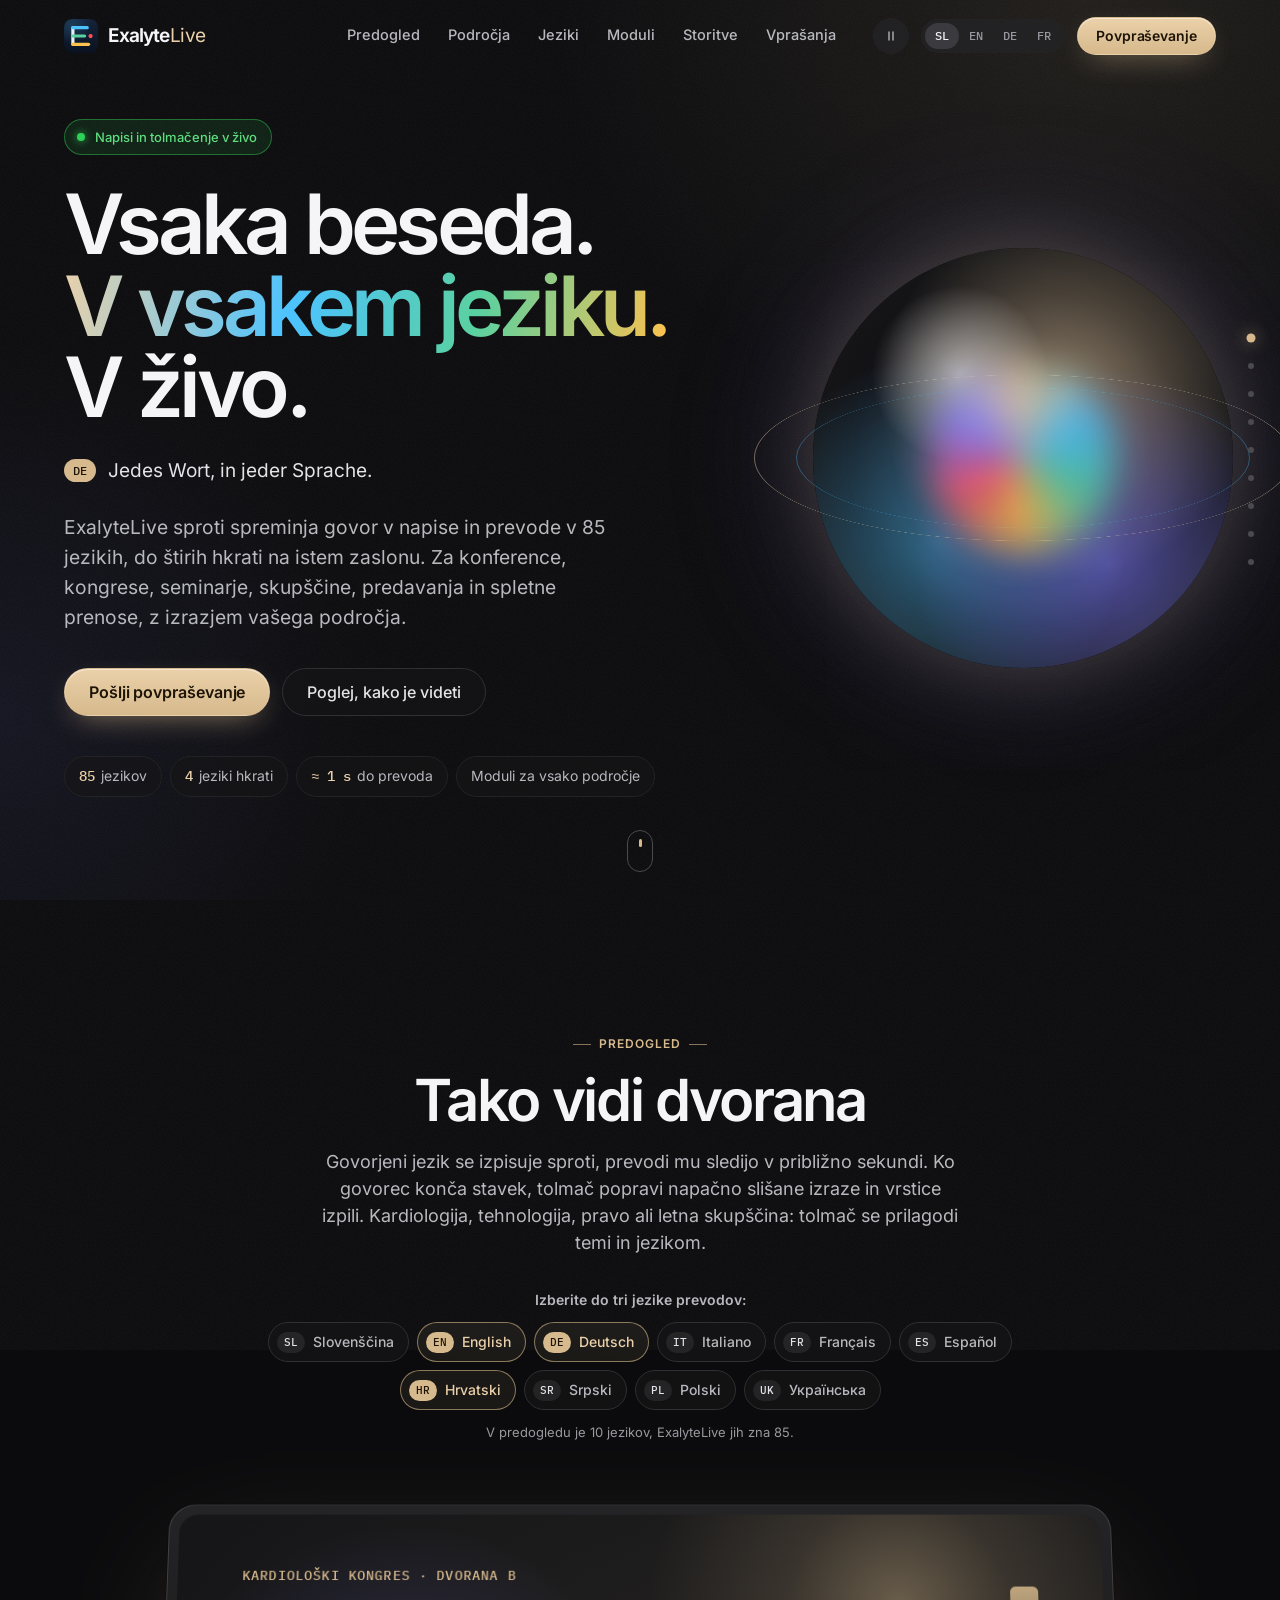
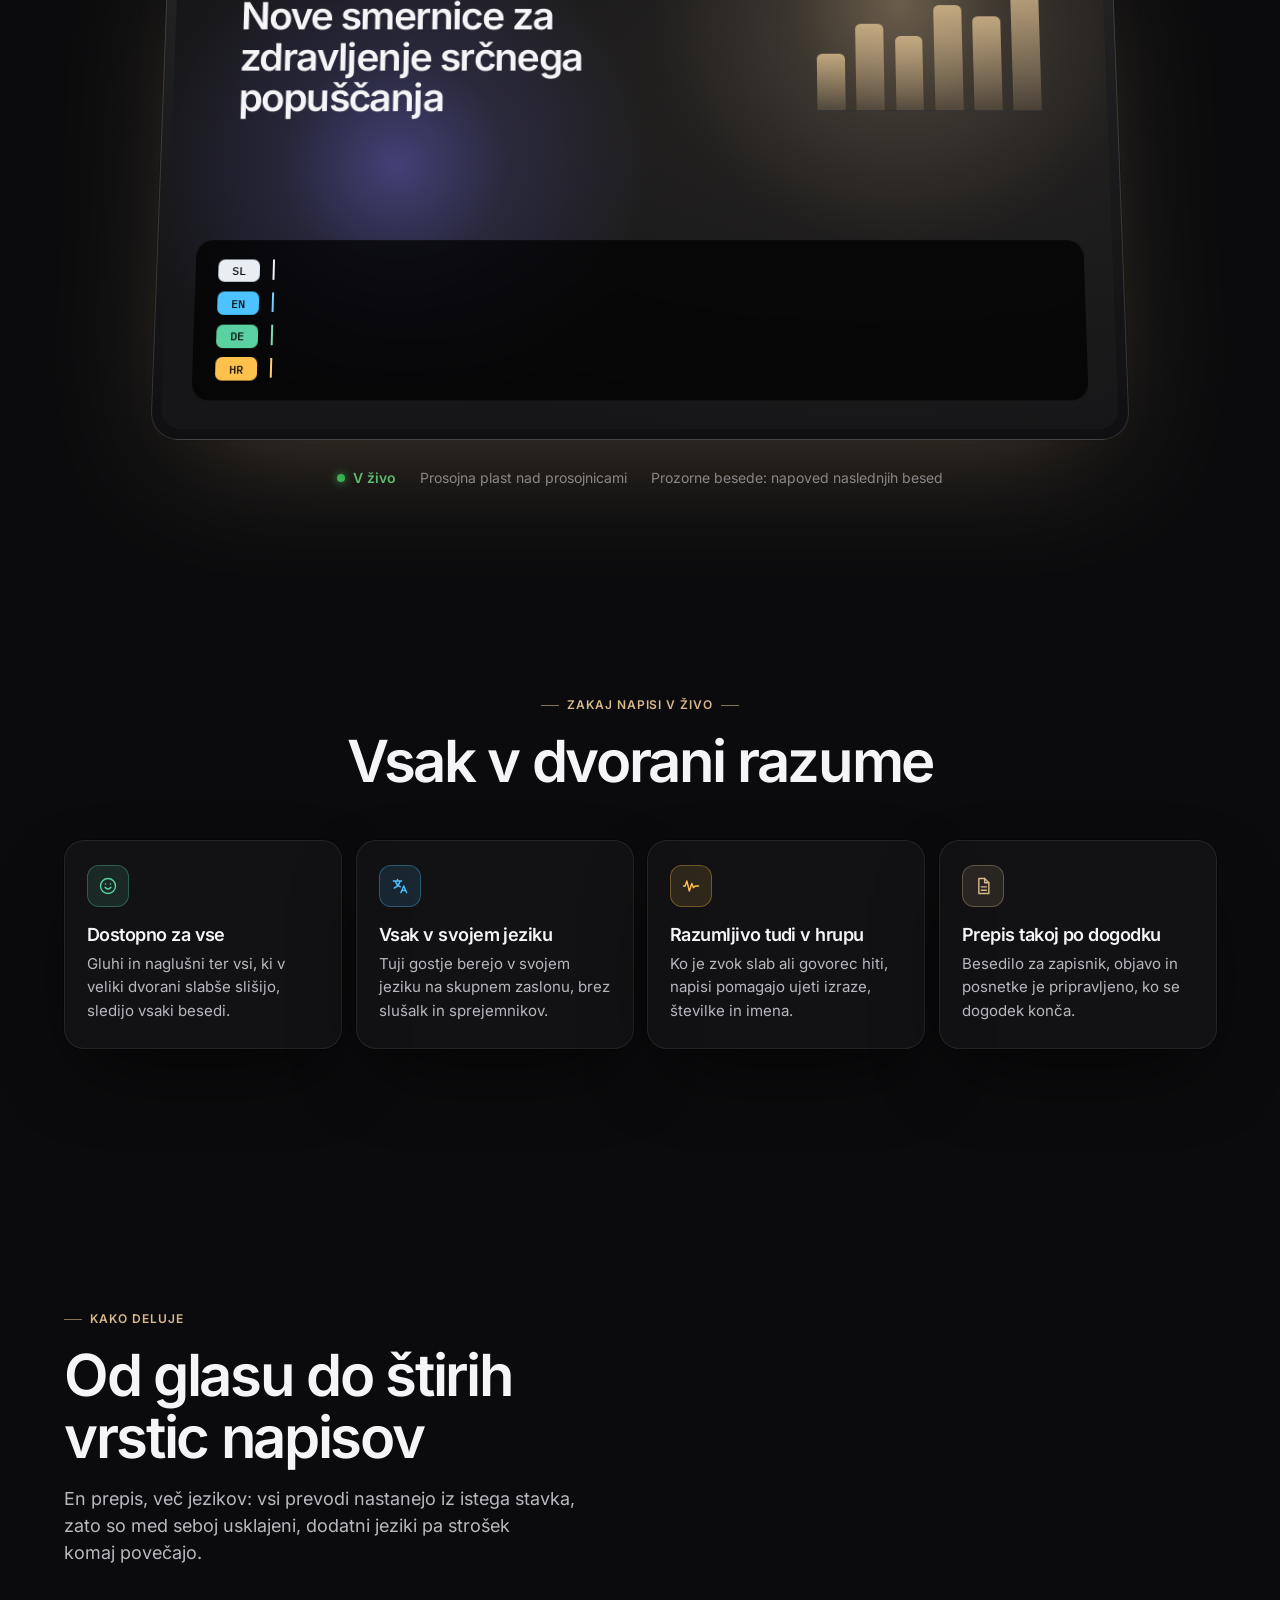
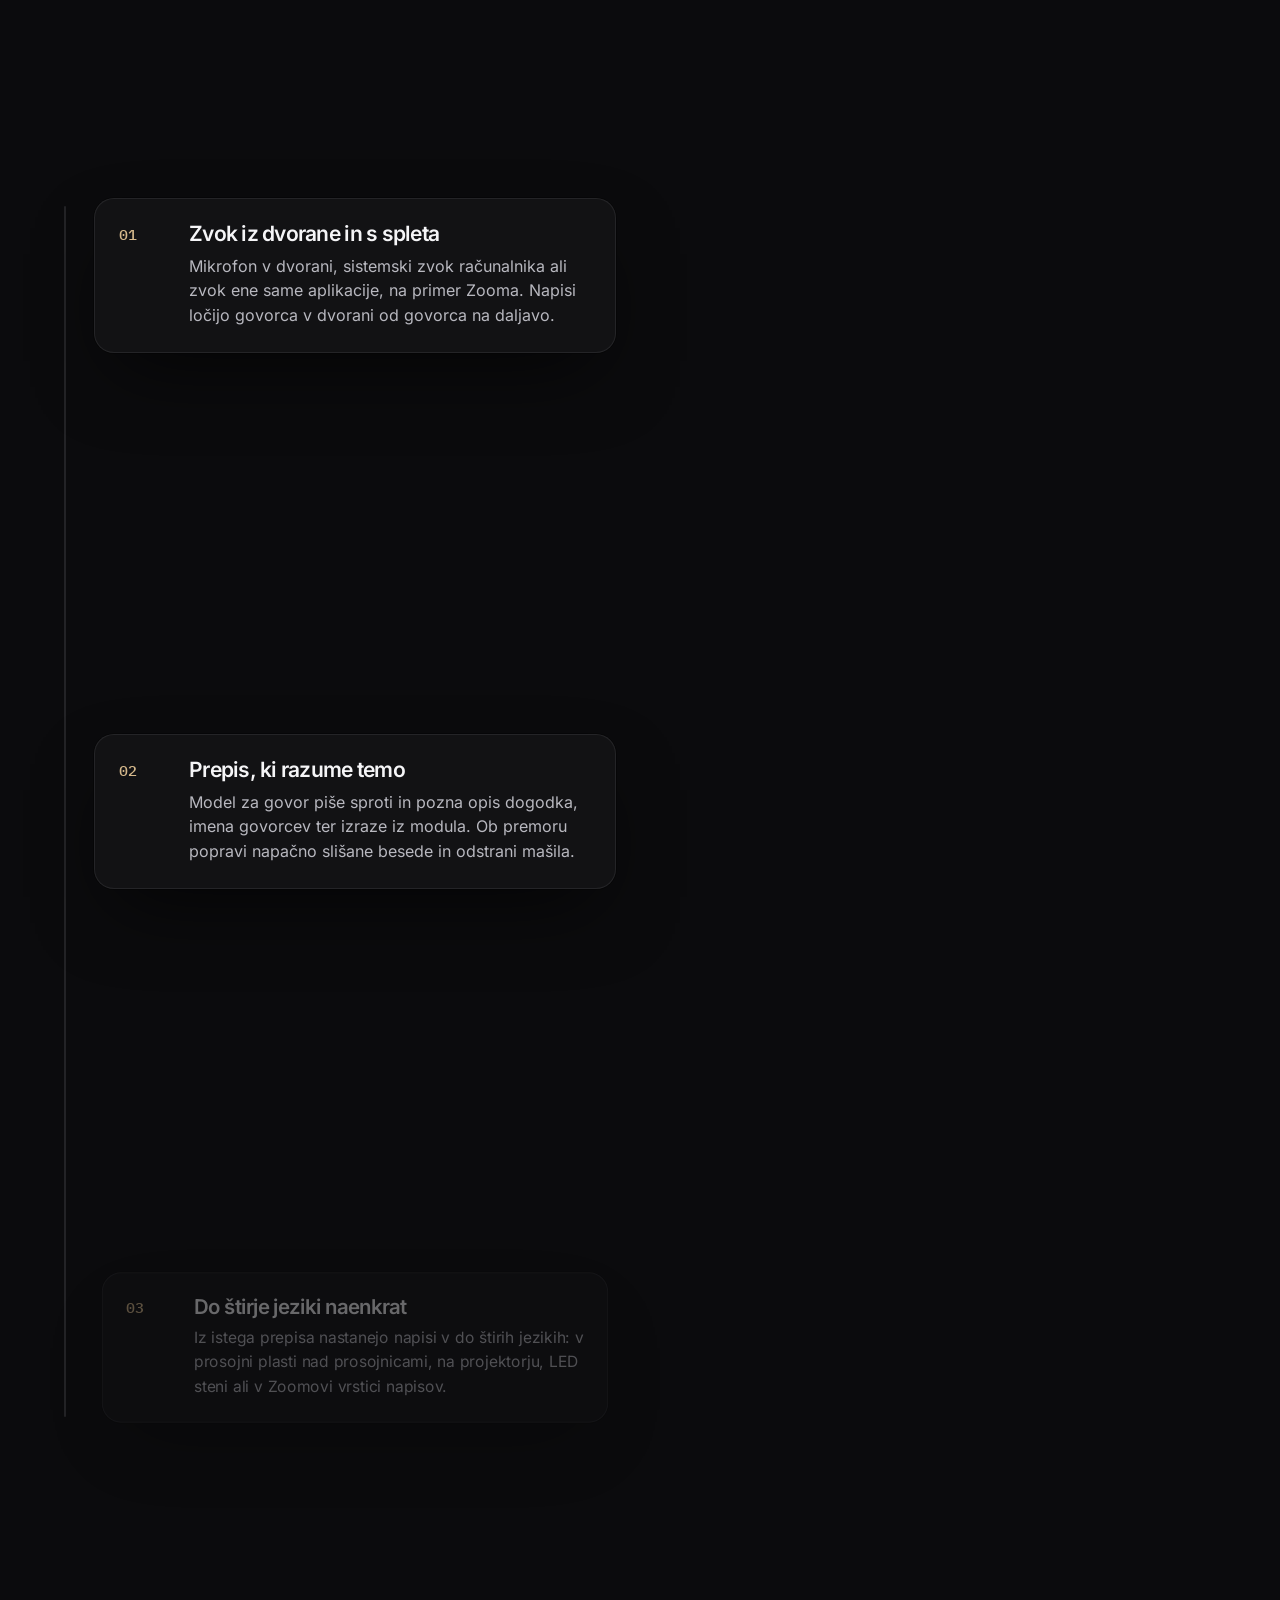
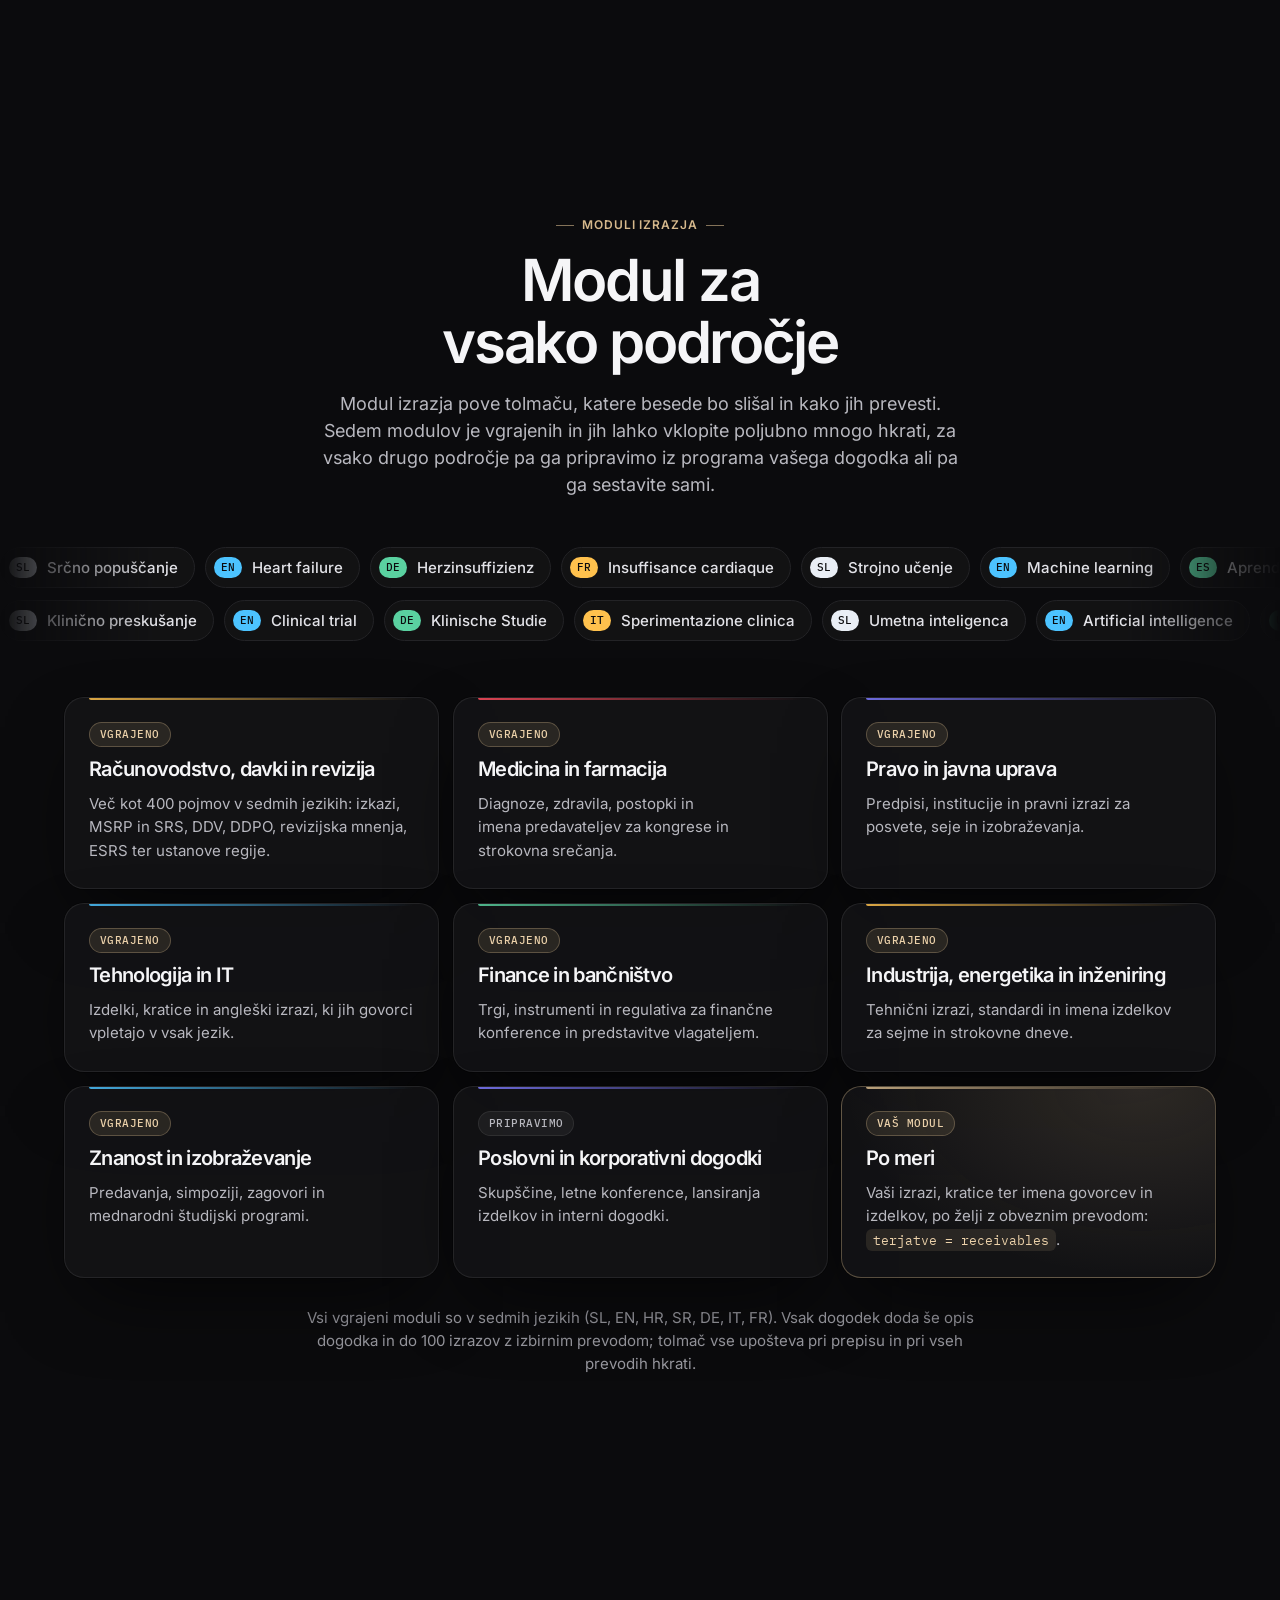
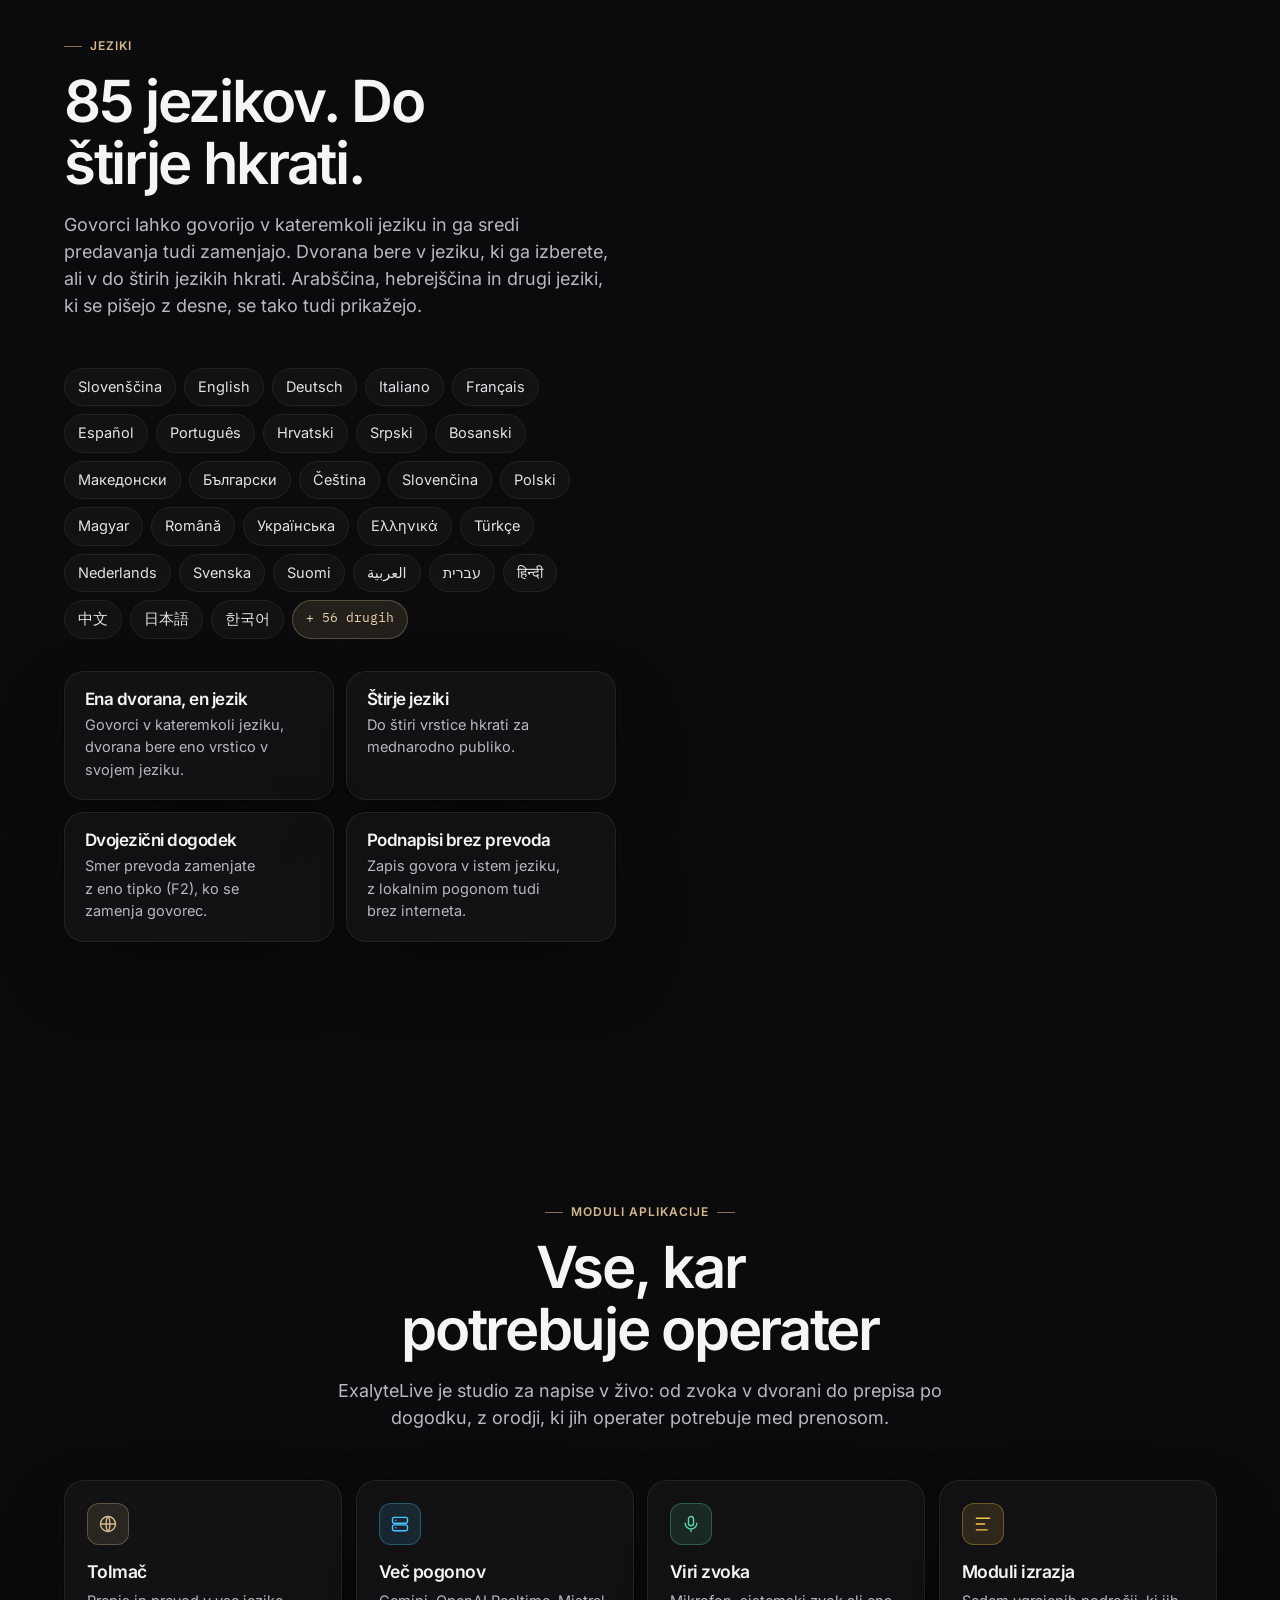
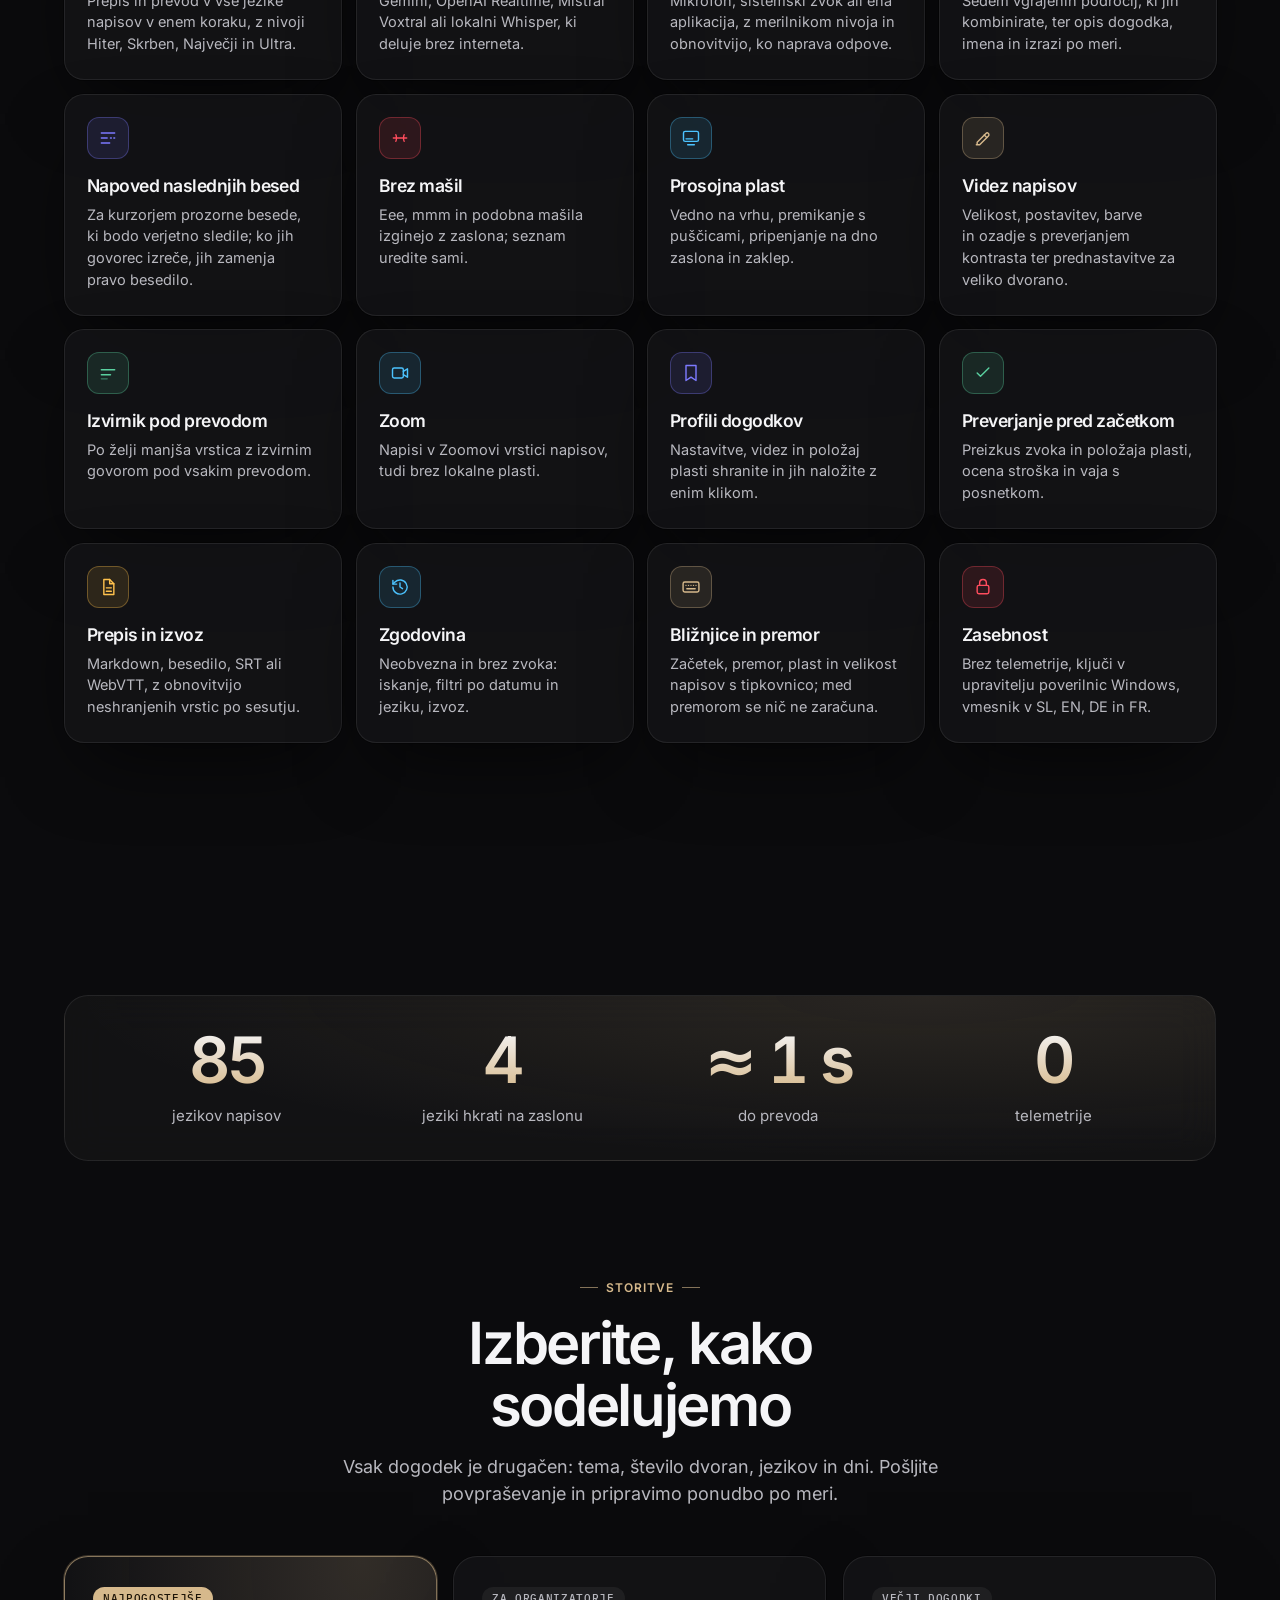
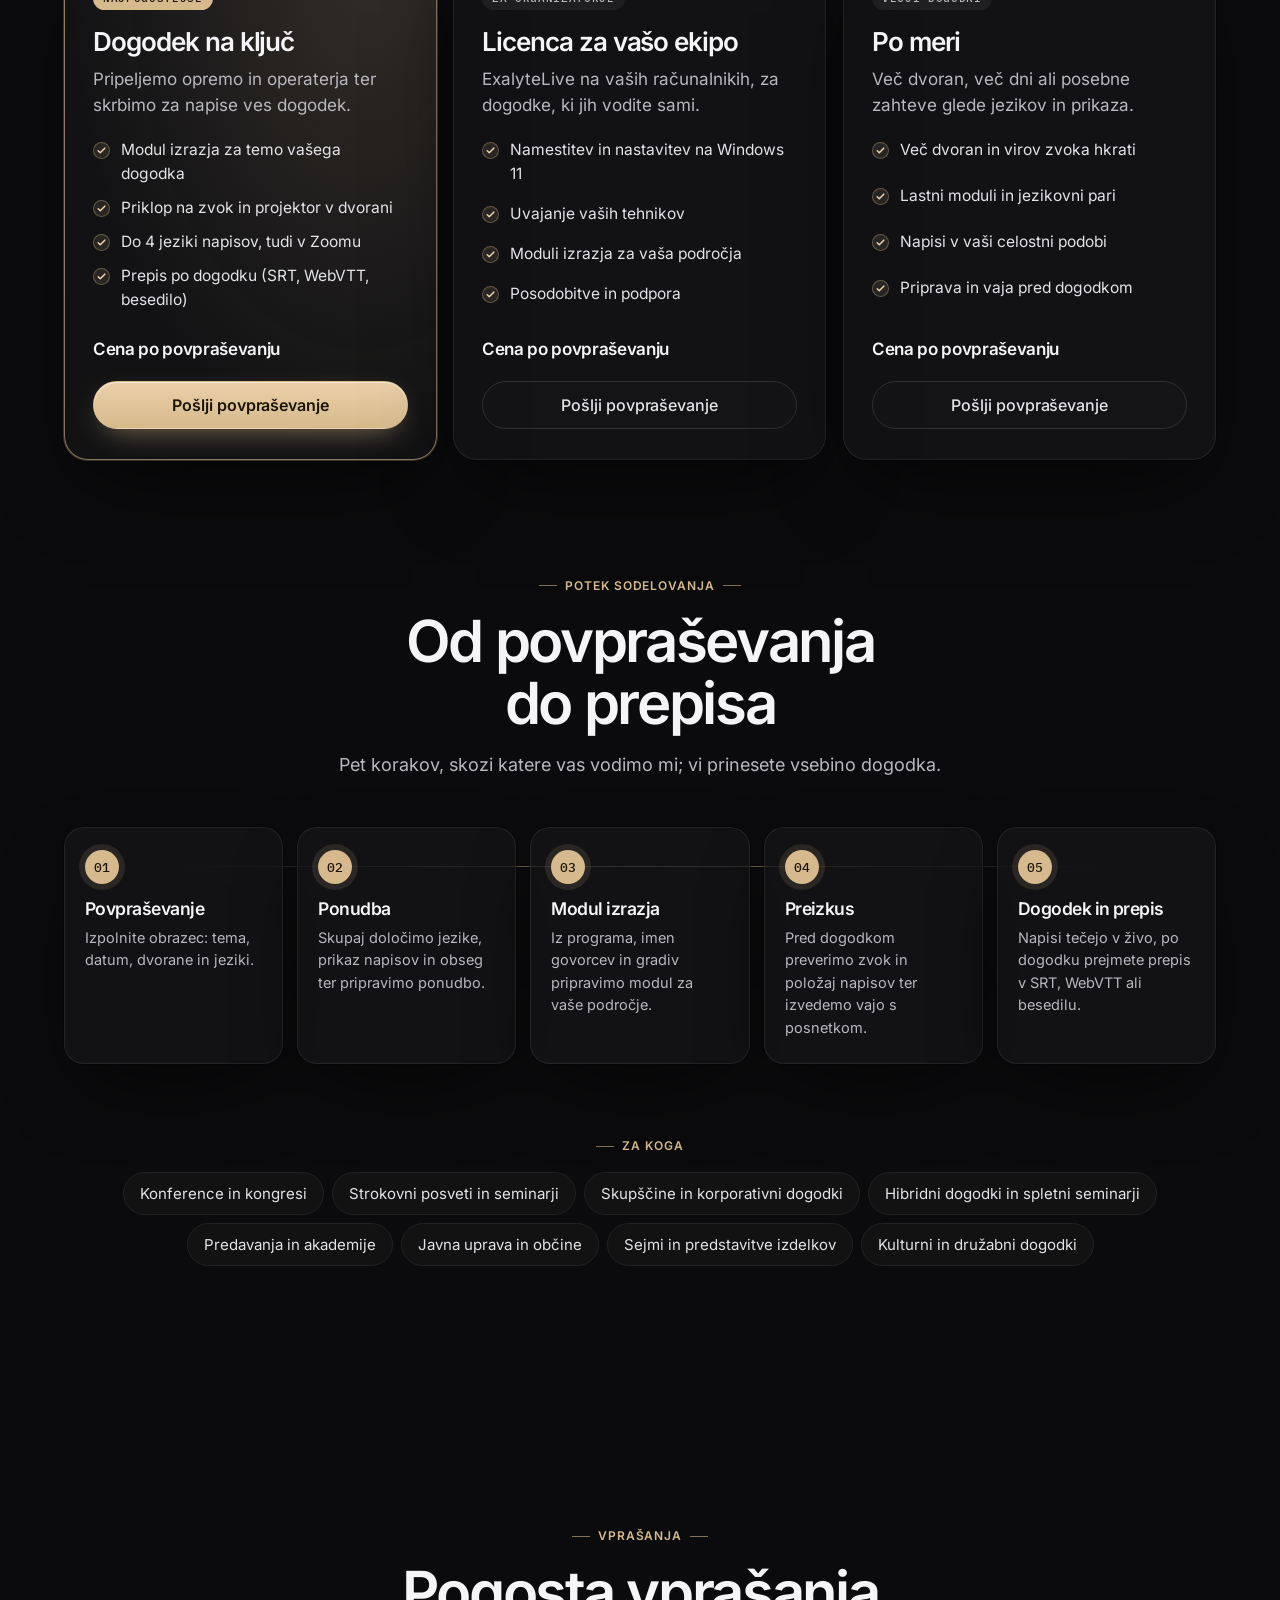
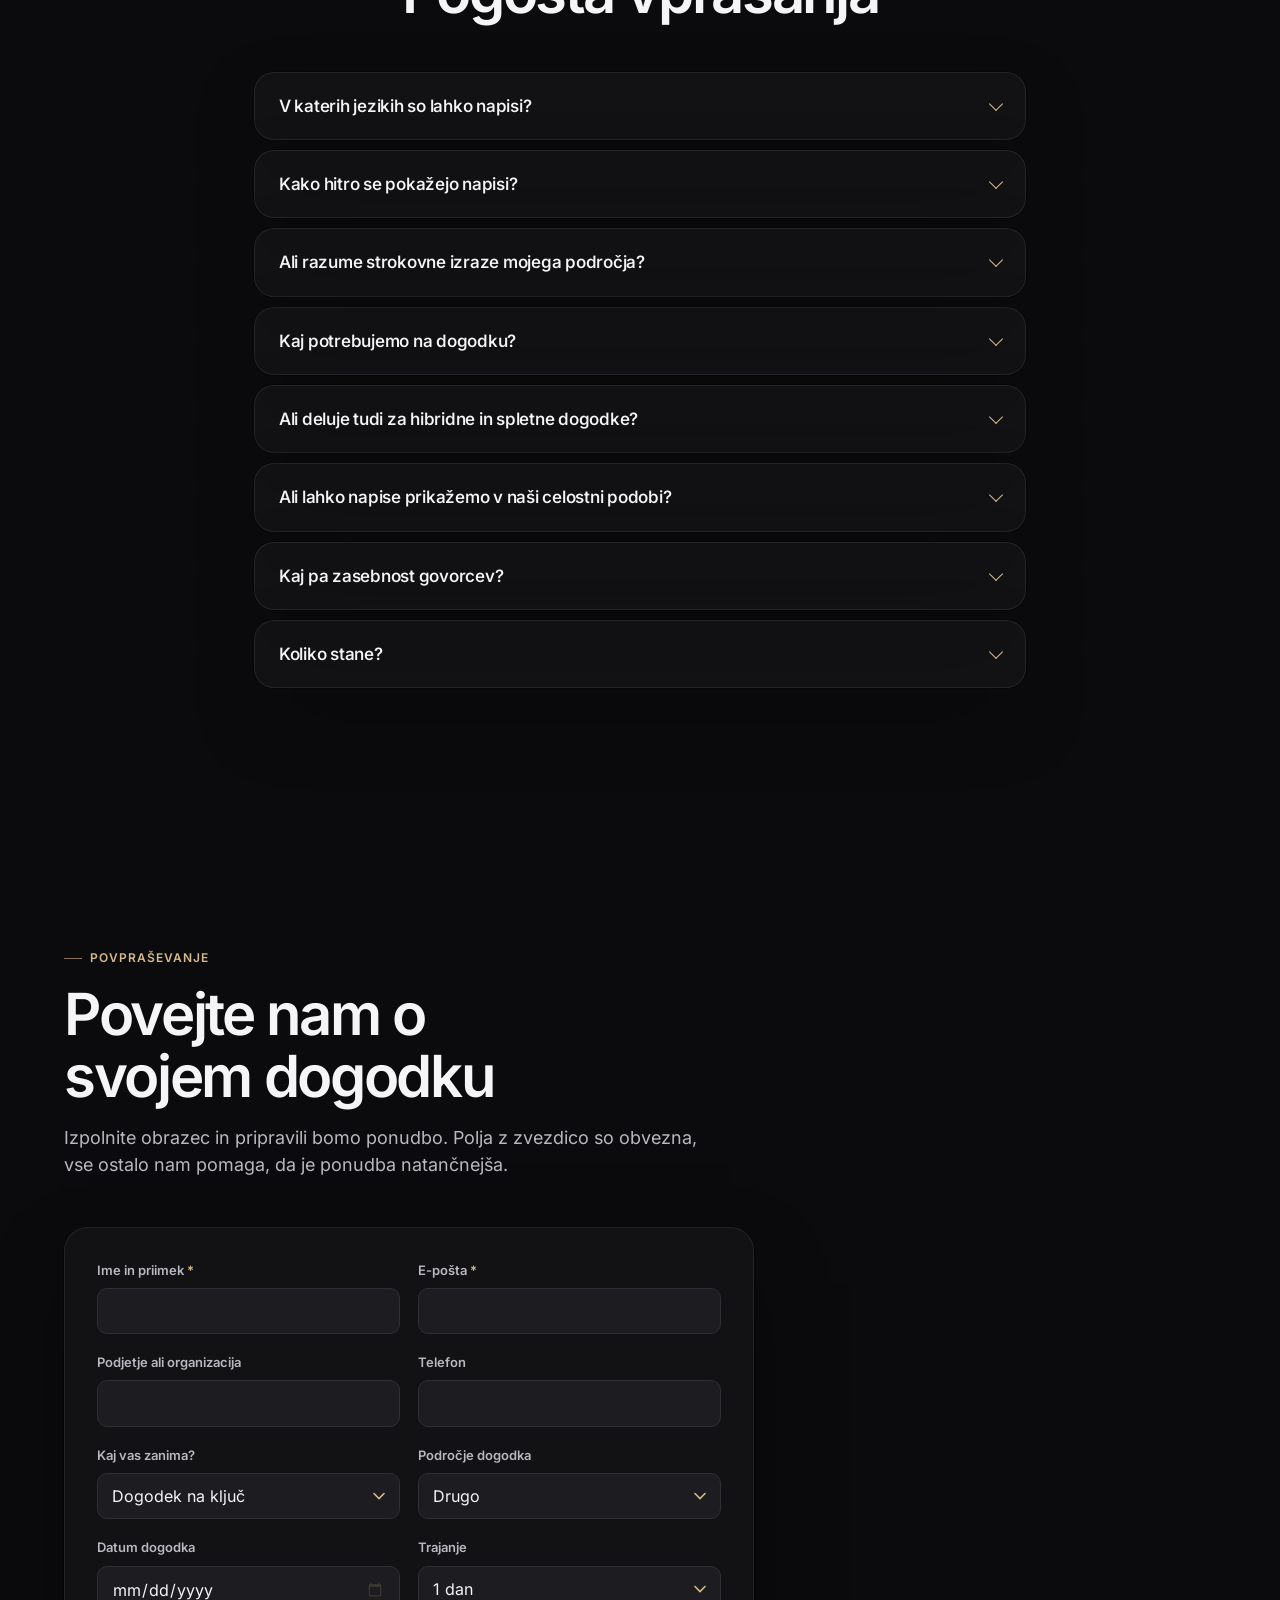
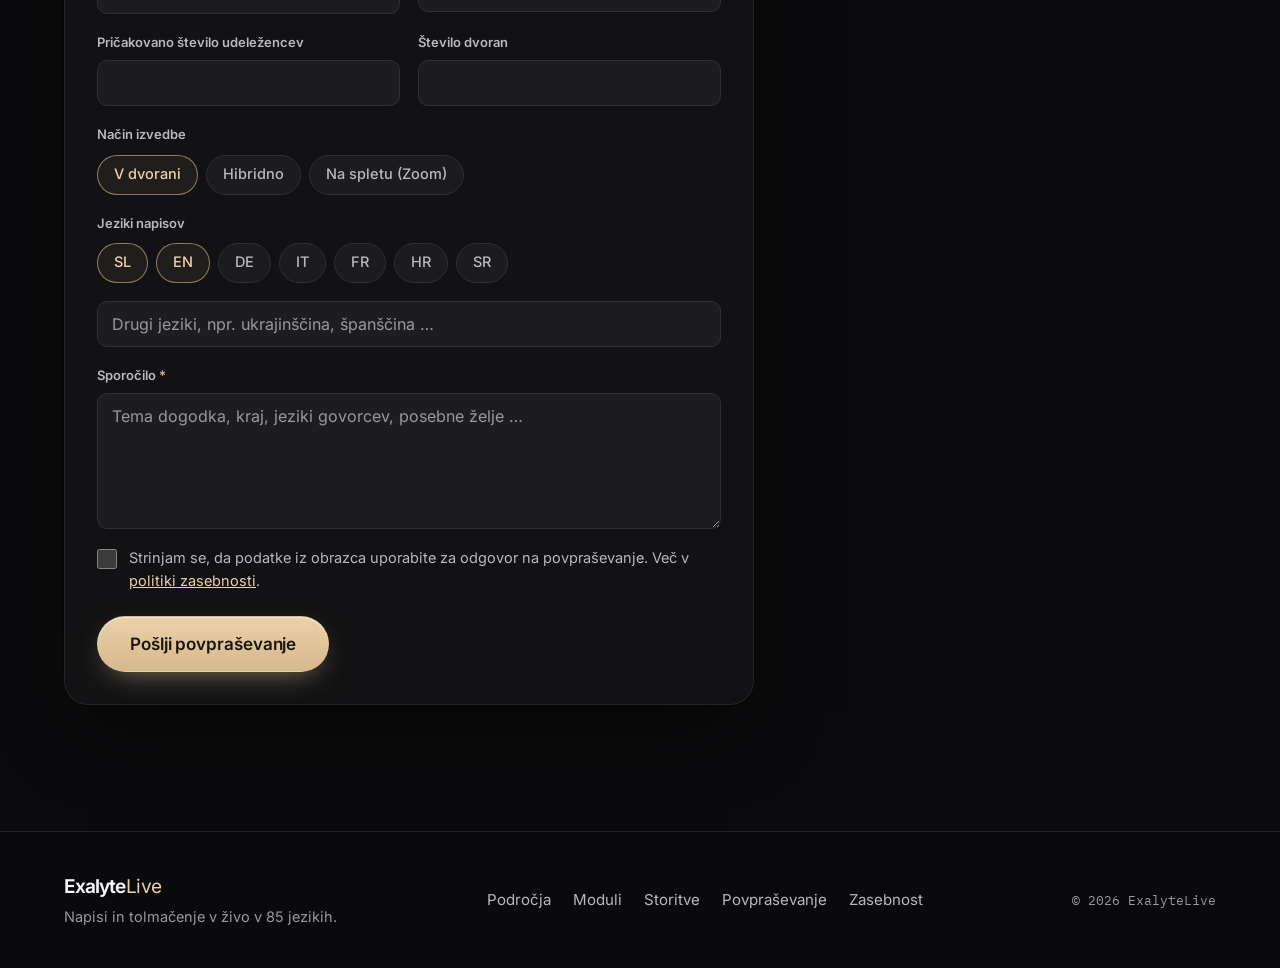
==== index.html @ 6df7c4ad "Objava 841cfbb" ====
<!doctype html>
<html lang="sl" data-prerendered>
	<head>
		<meta charset="UTF-8" >
		<meta name="viewport" content="width=device-width, initial-scale=1.0, viewport-fit=cover" >
		<title>ExalyteLive · Napisi in tolmačenje v živo v 85 jezikih</title>
		<meta http-equiv="Content-Security-Policy" content="default-src 'self'; script-src 'self' 'sha256-aL3Pv6ygSyucrLwgv7XagHcNUqYEpcwpRZTImp8W7/g='; style-src 'self' 'unsafe-inline'; img-src 'self' data:; font-src 'self'; connect-src 'self' https://api.web3forms.com; form-action 'self'; base-uri 'self'; object-src 'none'" >
		<link rel="preload" href="./assets/inter-latin-wght-normal-Dx4kXJAl.woff2" as="font" type="font/woff2" crossorigin >
		<meta 			name="description"
			content="ExalyteLive sproti spreminja govor v napise in prevode v 85 jezikih, do štirih hkrati na istem zaslonu. Za konference, seminarje, skupščine in spletne prenose, z moduli izrazja za vsako področje."
		>
		<meta name="theme-color" content="#0b0b0d" >
		<meta name="color-scheme" content="dark" >
		<meta property="og:type" content="website" >
		<meta property="og:site_name" content="ExalyteLive" >
		<meta property="og:locale" content="sl_SI">
		<meta property="og:locale:alternate" content="en_GB" >
		<meta property="og:locale:alternate" content="de_DE" >
		<meta property="og:locale:alternate" content="fr_FR" >
		<meta property="og:title" content="ExalyteLive · Vsaka beseda. V vsakem jeziku. V živo." >
		<meta 			property="og:description"
			content="Napisi in tolmačenje v živo v 85 jezikih, do štirih hkrati, z moduli izrazja za vsako področje."
		>
		<meta property="og:url" content="https://tileninter.github.io/exalytelive-website-site/">
		<meta property="og:image" content="https://tileninter.github.io/exalytelive-website-site/og-image.jpg" >
		<meta property="og:image:width" content="1200" >
		<meta property="og:image:height" content="630" >
		<meta property="og:image:alt" content="ExalyteLive: Vsaka beseda. V vsakem jeziku. V živo." >
		<meta name="twitter:card" content="summary_large_image" >
		<link rel="canonical" href="https://tileninter.github.io/exalytelive-website-site/">
		<link rel="alternate" hreflang="sl" href="https://tileninter.github.io/exalytelive-website-site/" >
		<link rel="alternate" hreflang="en" href="https://tileninter.github.io/exalytelive-website-site/en/" >
		<link rel="alternate" hreflang="de" href="https://tileninter.github.io/exalytelive-website-site/de/" >
		<link rel="alternate" hreflang="fr" href="https://tileninter.github.io/exalytelive-website-site/fr/" >
		<link rel="alternate" hreflang="x-default" href="https://tileninter.github.io/exalytelive-website-site/" >
		<link rel="icon" type="image/svg+xml" href="./favicon.svg" >
		<link rel="icon" type="image/png" sizes="192x192" href="./icon-192.png" >
		<link rel="apple-touch-icon" href="./apple-touch-icon.png" >
		<link rel="manifest" href="./site.webmanifest" >
		<!-- Marks that scripts run, so content hidden for its entrance animation stays visible without them. -->
		<script>
			document.documentElement.classList.add('js');
		</script>
		<script type="application/ld+json">
			{
				"@context": "https://schema.org",
				"@type": "SoftwareApplication",
				"url": "https://tileninter.github.io/exalytelive-website-site/",
				"image": "https://tileninter.github.io/exalytelive-website-site/og-image.jpg",
				"name": "ExalyteLive",
				"applicationCategory": "MultimediaApplication",
				"operatingSystem": "Windows 11",
				"inLanguage": ["sl", "en", "de", "fr"],
				"description": "Napisi in tolmačenje v živo v 85 jezikih, do štirih hkrati na istem zaslonu, z moduli izrazja za vsako področje.",
				"featureList": [
					"Napisi in prevodi v 85 jezikih",
					"Do 4 jeziki hkrati na zaslonu",
					"Moduli izrazja za vsako področje in po meri",
					"Prosojna plast nad prosojnicami in napisi v Zoomu",
					"Izvoz prepisa v SRT, WebVTT, Markdown in besedilo"
				]
			}
		</script>
		<script type="application/ld+json">
			{
				"@context": "https://schema.org",
				"@type": "FAQPage",
				"mainEntity": [
					{
						"@type": "Question",
						"name": "V katerih jezikih so lahko napisi?",
						"acceptedAnswer": {
							"@type": "Answer",
							"text": "V 85 jezikih, do štirih hkrati na istem zaslonu. Govorci lahko govorijo v kateremkoli od teh jezikov in ga med govorom zamenjajo; tolmač jezik zazna sam."
						}
					},
					{
						"@type": "Question",
						"name": "Kako hitro se pokažejo napisi?",
						"acceptedAnswer": {
							"@type": "Answer",
							"text": "Govorjeni jezik se izpisuje med govorom. Prevodi sledijo v približno sekundi in se med daljšim stavkom sproti osvežujejo, ob koncu stavka pa jih tolmač dokončno izpili."
						}
					},
					{
						"@type": "Question",
						"name": "Ali razume strokovne izraze mojega področja?",
						"acceptedAnswer": {
							"@type": "Answer",
							"text": "Da. Vgrajenih je sedem modulov izrazja (računovodstvo, medicina, pravo, tehnologija, finance, industrija in znanost), ki jih lahko vklopite več hkrati. Za vsak dogodek dodamo še opis dogodka, imena govorcev ter izraze in kratice, po želji z obveznim prevodom."
						}
					},
					{
						"@type": "Question",
						"name": "Ali deluje tudi za hibridne in spletne dogodke?",
						"acceptedAnswer": {
							"@type": "Answer",
							"text": "Da. Napisi so lahko v prosojni plasti nad prosojnicami, na ločenem zaslonu ali v Zoomovi vrstici napisov. Po dogodku dobite prepis v formatih SRT, WebVTT, Markdown ali besedilo."
						}
					}
				]
			}
		</script>
		<script type="module" crossorigin src="./assets/main-CmU7fdMO.js"></script>
		<link rel="modulepreload" crossorigin href="./assets/i18n-k4VRwNNR.js">
		<link rel="stylesheet" crossorigin href="./assets/i18n-DNE_9-uU.css">
		<link rel="stylesheet" crossorigin href="./assets/main-DVCAyn8-.css">
	</head>
	<body data-page="home">
		<a class="skip-link" href="#main" data-i18n="skip">Preskoči na vsebino</a>
		<div class="backdrop" aria-hidden="true"></div>
		<canvas id="morph" aria-hidden="true"></canvas>
		<div class="grain" aria-hidden="true"></div>
		<div class="progress" id="progress" aria-hidden="true"></div>

		<header class="nav" id="nav">
			<div class="container nav__inner">
				<a class="brand" href="#domov" aria-label="ExalyteLive">
					<img class="brand__mark" src="./favicon.svg" alt="" width="34" height="34" >
					<span class="brand__name">Exalyte<span>Live</span></span>
				</a>
				<nav class="nav__links" id="nav-links" aria-label="Glavna navigacija" data-i18n-attr="aria-label:nav.label">
					<a href="#demo" data-i18n="nav.demo">Predogled</a>
					<a href="#podrocja" data-i18n="nav.fields">Področja</a>
					<a href="#jeziki" data-i18n="nav.languages">Jeziki</a>
					<a href="#moduli" data-i18n="nav.modules">Moduli</a>
					<a href="#paketi" data-i18n="nav.plans">Storitve</a>
					<a href="#vprasanja" data-i18n="nav.faq">Vprašanja</a>
					<button class="motion-toggle motion-toggle--menu" type="button" data-motion-toggle>
						<svg class="motion-toggle__icon motion-toggle__icon--pause" viewBox="0 0 24 24" aria-hidden="true">
							<path d="M9 6v12M15 6v12" ></path></svg><svg class="motion-toggle__icon motion-toggle__icon--play" viewBox="0 0 24 24" aria-hidden="true">
							<path d="M8 5.5v13l10.5-6.5L8 5.5Z" ></path>
						</svg>
						<span class="motion-toggle__label">Ustavi animacije</span>
					</button>
				</nav>
				<div class="nav__actions">
					<button class="motion-toggle motion-toggle--nav" type="button" data-motion-toggle>
						<svg class="motion-toggle__icon motion-toggle__icon--pause" viewBox="0 0 24 24" aria-hidden="true">
							<path d="M9 6v12M15 6v12" ></path></svg><svg class="motion-toggle__icon motion-toggle__icon--play" viewBox="0 0 24 24" aria-hidden="true">
							<path d="M8 5.5v13l10.5-6.5L8 5.5Z" ></path>
						</svg>
						<span class="motion-toggle__label">Ustavi animacije</span>
					</button>
					<div class="lang-switch" role="group" aria-label="Jezik strani" data-i18n-attr="aria-label:nav.langLabel">
						<button type="button" data-lang="sl" aria-pressed="true" data-href="./">SL</button>
						<button type="button" data-lang="en" aria-pressed="false" data-href="./en/">EN</button>
						<button type="button" data-lang="de" aria-pressed="false" data-href="./de/">DE</button>
						<button type="button" data-lang="fr" aria-pressed="false" data-href="./fr/">FR</button>
					</div>
					<a class="btn btn--primary btn--sm nav__cta" href="#povprasevanje" data-i18n="nav.cta">Povpraševanje</a>
					<button 						class="nav__toggle"
						type="button"
						aria-controls="nav-links"
						aria-expanded="false"
						aria-label="Odpri meni"
						data-i18n-attr="aria-label:nav.menu"
					>
						<span></span><span></span>
					</button>
				</div>
			</div>
		</header>

		<nav class="dots" id="dots" aria-label="Razdelki strani" data-i18n-attr="aria-label:nav.sections">
			<ol>
				<li>
					<a href="#domov"><span class="dots__label" data-i18n="nav.home">Domov</span></a>
				</li>
				<li>
					<a href="#demo"><span class="dots__label" data-i18n="nav.demo">Predogled</span></a>
				</li>
				<li>
					<a href="#kako"><span class="dots__label" data-i18n="how.kicker">Kako deluje</span></a>
				</li>
				<li>
					<a href="#podrocja"><span class="dots__label" data-i18n="nav.fields">Področja</span></a>
				</li>
				<li>
					<a href="#jeziki"><span class="dots__label" data-i18n="nav.languages">Jeziki</span></a>
				</li>
				<li>
					<a href="#moduli"><span class="dots__label" data-i18n="nav.modules">Moduli</span></a>
				</li>
				<li>
					<a href="#paketi"><span class="dots__label" data-i18n="nav.plans">Storitve</span></a>
				</li>
				<li>
					<a href="#vprasanja"><span class="dots__label" data-i18n="nav.faq">Vprašanja</span></a>
				</li>
				<li>
					<a href="#povprasevanje"><span class="dots__label" data-i18n="nav.cta">Povpraševanje</span></a>
				</li>
			</ol>
		</nav>

		<main id="main">
			<!-- HERO ------------------------------------------------------------------------------>
			<section 				class="hero"
				id="domov"
				data-shape="0"
				data-side="right"
				data-col="0.8"
				data-col-width="0.42"
				data-m-y="0.5"
				data-m-scale="0.5"
			>
				<div class="container hero__grid">
					<div class="hero__copy">
						<p class="eyebrow reveal">
							<span class="live-dot" aria-hidden="true"></span>
							<span data-i18n="hero.eyebrow">Napisi in tolmačenje v živo</span>
						</p>
						<h1 class="hero__title reveal" data-i18n-html="hero.title">
							Vsaka beseda.<br><span class="grad">V vsakem jeziku.</span><br>V živo.
						</h1>
						<p class="rotator reveal" id="rotator" aria-hidden="true">
							<b class="rotator__code">EN</b><span class="rotator__text">Every word, in every language.</span>
						</p>
						<p class="hero__lead reveal" data-i18n="hero.lead">
							ExalyteLive sproti spreminja govor v napise in prevode v 85 jezikih, do štirih hkrati na istem zaslonu. Za
							konference, kongrese, seminarje, skupščine, predavanja in spletne prenose, z izrazjem vašega področja.
						</p>
						<div class="hero__ctas reveal">
							<a class="btn btn--primary" href="#povprasevanje" data-i18n="hero.cta">Pošlji povpraševanje</a>
							<a class="btn btn--ghost" href="#demo" data-i18n="hero.secondary">Poglej, kako je videti</a>
						</div>
						<ul class="hero__chips reveal" aria-label="Ključne lastnosti" data-i18n-attr="aria-label:hero.chipsLabel">
							<li><b>85</b> <span data-i18n="hero.chip1">jezikov</span></li>
							<li><b>4</b> <span data-i18n="hero.chip2">jeziki hkrati</span></li>
							<li><b>≈ 1 s</b> <span data-i18n="hero.chip3">do prevoda</span></li>
							<li><span data-i18n="hero.chip4">Moduli za vsako področje</span></li>
						</ul>
					</div>
					<!-- Shown only without WebGL: a CSS take on the 3D orb. -->
					<div class="hero__fallback" aria-hidden="true">
						<div class="orb">
							<span class="orb__ring"></span><span class="orb__ring orb__ring--b"></span><span class="orb__core"></span>
						</div>
					</div>
				</div>
				<a class="scroll-cue" href="#demo" aria-label="Naprej" data-i18n-attr="aria-label:hero.scroll">
					<span></span>
				</a>
			</section>

			<!-- DEMO ------------------------------------------------------------------------------>
			<section class="section demo" id="demo" data-shape="1" data-side="center">
				<div class="container">
					<header class="section__head section__head--center reveal">
						<p class="kicker" data-i18n="demo.kicker">Predogled</p>
						<h2 data-i18n="demo.title">Tako vidi dvorana</h2>
						<p data-i18n="demo.lead">
							Govorjeni jezik se izpisuje sproti, prevodi mu sledijo v približno sekundi. Ko govorec konča stavek,
							tolmač popravi napačno slišane izraze in vrstice izpili. Kardiologija, tehnologija, pravo ali letna
							skupščina: tolmač se prilagodi temi in jezikom.
						</p>
					</header>

					<p class="sr-only" data-i18n="demo.sr">
						Primer napisov: govor se sproti izpisuje v svojem jeziku, pod njim pa se pojavljajo prevodi v tri druge
						jezike.
					</p>
					<div class="demo-langs reveal" id="demo-langs" role="group" aria-labelledby="demo-langs-label">
						<p class="demo-langs__label" id="demo-langs-label" data-i18n="demo.pick">
							Izberite do tri jezike prevodov:
						</p>
						<div class="demo-langs__list"></div>
						<p class="demo-langs__note" data-i18n="demo.pickNote">
							V predogledu je 10 jezikov, ExalyteLive jih zna 85.
						</p>
					</div>
					<div class="stage reveal" id="stage">
						<div class="stage__bezel">
							<div class="stage__screen">
								<div class="stage__aura" aria-hidden="true"><span></span><span></span></div>
								<div class="slide" aria-hidden="true">
									<p class="slide__kicker">Kardiološki kongres · Dvorana B</p>
									<p class="slide__title">Nove smernice za zdravljenje srčnega popuščanja</p>
									<div class="slide__bars">
										<span style="--h: 42%"></span><span style="--h: 64%"></span><span style="--h: 55%"></span><span style="--h: 78%"></span><span style="--h: 70%"></span><span style="--h: 92%"></span>
									</div>
								</div>
								<div class="captions" aria-hidden="true">
									<div class="lane" data-tone="white">
										<span class="lane__chip">SL</span>
										<p class="lane__text is-final" lang="sl">
											Pri bolnikih s srčnim popuščanjem najprej optimiziramo zdravljenje z zaviralci SGLT2.
										</p>
									</div>
									<div class="lane" data-tone="cyan">
										<span class="lane__chip">EN</span>
										<p class="lane__text is-final" lang="en">
											In patients with heart failure, we first optimise treatment with SGLT2 inhibitors.
										</p>
									</div>
									<div class="lane" data-tone="green">
										<span class="lane__chip">DE</span>
										<p class="lane__text is-final" lang="de">
											Bei Patienten mit Herzinsuffizienz optimieren wir zuerst die Therapie mit SGLT2-Hemmern.
										</p>
									</div>
									<div class="lane" data-tone="amber">
										<span class="lane__chip">HR</span>
										<p class="lane__text is-final" lang="hr">
											Kod bolesnika sa zatajivanjem srca najprije optimiziramo liječenje inhibitorima SGLT2.
										</p>
									</div>
								</div>
							</div>
						</div>
						<div class="stage__meta">
							<span class="badge badge--live"
								><span class="live-dot" aria-hidden="true"></span><span data-i18n="demo.live">V živo</span></span>
							<span data-i18n="demo.meta1">Prosojna plast nad prosojnicami</span>
							<span data-i18n="demo.meta2">Prozorne besede: napoved naslednjih besed</span>
						</div>
					</div>
				</div>
			</section>

			<!-- WHY ------------------------------------------------------------------------------->
			<section class="section why" id="zakaj">
				<div class="container">
					<header class="section__head section__head--center reveal">
						<p class="kicker" data-i18n="why.kicker">Zakaj napisi v živo</p>
						<h2 data-i18n="why.title">Vsak v dvorani razume</h2>
					</header>
					<div class="why__grid">
						<article class="why__card glass tilt reveal" style="--c: var(--green)">
							<div class="module__icon">
								<svg viewBox="0 0 24 24">
									<circle cx="12" cy="12" r="9" ></circle>
									<path d="M8.5 13.5c1 1.4 2.2 2 3.5 2s2.5-.6 3.5-2M9 9.5h.01M15 9.5h.01" ></path>
								</svg>
							</div>
							<h3 data-i18n="why.b1.title">Dostopno za vse</h3>
							<p data-i18n="why.b1.text">
								Gluhi in naglušni ter vsi, ki v veliki dvorani slabše slišijo, sledijo vsaki besedi.
							</p>
						</article>
						<article class="why__card glass tilt reveal" style="--c: var(--cyan)">
							<div class="module__icon">
								<svg viewBox="0 0 24 24">
									<path d="M4 6h10M9 4v2M6.5 6c.8 3.4 3 5.8 6 7M12 6c-.9 4-3.6 7-7 8.5" ></path>
									<path d="m13 20 3.5-8 3.5 8M14.2 17.3h4.6" ></path>
								</svg>
							</div>
							<h3 data-i18n="why.b2.title">Vsak v svojem jeziku</h3>
							<p data-i18n="why.b2.text">
								Tuji gostje berejo v svojem jeziku na skupnem zaslonu, brez slušalk in sprejemnikov.
							</p>
						</article>
						<article class="why__card glass tilt reveal" style="--c: var(--amber)">
							<div class="module__icon">
								<svg viewBox="0 0 24 24"><path d="M3 12h2l2-6 3 12 3-9 2 5 2-2h4" ></path></svg>
							</div>
							<h3 data-i18n="why.b3.title">Razumljivo tudi v hrupu</h3>
							<p data-i18n="why.b3.text">
								Ko je zvok slab ali govorec hiti, napisi pomagajo ujeti izraze, številke in imena.
							</p>
						</article>
						<article class="why__card glass tilt reveal" style="--c: var(--accent)">
							<div class="module__icon">
								<svg viewBox="0 0 24 24">
									<path d="M7 3h7l5 5v13H7z" ></path>
									<path d="M14 3v5h5M10 13h6M10 17h6" ></path>
								</svg>
							</div>
							<h3 data-i18n="why.b4.title">Prepis takoj po dogodku</h3>
							<p data-i18n="why.b4.text">
								Besedilo za zapisnik, objavo in posnetke je pripravljeno, ko se dogodek konča.
							</p>
						</article>
					</div>
				</div>
			</section>

			<!-- HOW ------------------------------------------------------------------------------->
			<section class="section how" id="kako">
				<div class="container split split--story">
					<div class="split__copy">
						<header class="section__head reveal">
							<p class="kicker" data-i18n="how.kicker">Kako deluje</p>
							<h2 data-i18n="how.title">Od glasu do štirih vrstic napisov</h2>
							<p data-i18n="how.lead">
								En prepis, več jezikov: vsi prevodi nastanejo iz istega stavka, zato so med seboj usklajeni, dodatni
								jeziki pa strošek komaj povečajo.
							</p>
						</header>
						<ol class="steps" id="steps">
							<li class="step-wrap" data-shape="1" data-side="right">
								<div class="step glass reveal">
									<span class="step__num">01</span>
									<div>
										<h3 data-i18n="how.s1.title">Zvok iz dvorane in s spleta</h3>
										<p data-i18n="how.s1.text">
											Mikrofon v dvorani, sistemski zvok računalnika ali zvok ene same aplikacije, na primer Zooma.
											Napisi ločijo govorca v dvorani od govorca na daljavo.
										</p>
									</div>
								</div>
							</li>
							<li class="step-wrap" data-shape="0" data-side="right">
								<div class="step glass reveal">
									<span class="step__num">02</span>
									<div>
										<h3 data-i18n="how.s2.title">Prepis, ki razume temo</h3>
										<p data-i18n="how.s2.text">
											Model za govor piše sproti in pozna opis dogodka, imena govorcev ter izraze iz modula. Ob premoru
											popravi napačno slišane besede in odstrani mašila.
										</p>
									</div>
								</div>
							</li>
							<li class="step-wrap" data-shape="2" data-side="right">
								<div class="step glass reveal">
									<span class="step__num">03</span>
									<div>
										<h3 data-i18n="how.s3.title">Do štirje jeziki naenkrat</h3>
										<p data-i18n="how.s3.text">
											Iz istega prepisa nastanejo napisi v do štirih jezikih: v prosojni plasti nad prosojnicami, na
											projektorju, LED steni ali v Zoomovi vrstici napisov.
										</p>
									</div>
								</div>
							</li>
						</ol>
					</div>
					<div class="split__visual" aria-hidden="true"></div>
				</div>
			</section>

			<!-- FIELDS (terminology modules) ------------------------------------------------------>
			<section class="section fields" id="podrocja" data-shape="3" data-side="center">
				<div class="container">
					<header class="section__head section__head--center reveal">
						<p class="kicker" data-i18n="fields.kicker">Moduli izrazja</p>
						<h2 data-i18n="fields.title">Modul za vsako področje</h2>
						<p data-i18n="fields.lead">
							Modul izrazja pove tolmaču, katere besede bo slišal in kako jih prevesti. Sedem modulov je vgrajenih in
							jih lahko vklopite poljubno mnogo hkrati, za vsako drugo področje pa ga pripravimo iz programa vašega
							dogodka ali pa ga sestavite sami.
						</p>
					</header>
				</div>
				<div class="marquee reveal" id="marquee" aria-hidden="true"></div>
				<div class="container">
					<div class="fields__grid">
						<article class="field-card glass tilt reveal" style="--c: var(--amber)">
							<span class="tag tag--accent" data-i18n="fields.builtIn">Vgrajeno</span>
							<h3 data-i18n="fields.f1.title">Računovodstvo, davki in revizija</h3>
							<p data-i18n="fields.f1.text">
								Več kot 400 pojmov v sedmih jezikih: izkazi, MSRP in SRS, DDV, DDPO, revizijska mnenja, ESRS ter
								ustanove regije.
							</p>
						</article>
						<article class="field-card glass tilt reveal" style="--c: var(--red)">
							<span class="tag tag--accent" data-i18n="fields.builtIn">Vgrajeno</span>
							<h3 data-i18n="fields.f2.title">Medicina in farmacija</h3>
							<p data-i18n="fields.f2.text">
								Diagnoze, zdravila, postopki in imena predavateljev za kongrese in strokovna srečanja.
							</p>
						</article>
						<article class="field-card glass tilt reveal" style="--c: var(--violet)">
							<span class="tag tag--accent" data-i18n="fields.builtIn">Vgrajeno</span>
							<h3 data-i18n="fields.f3.title">Pravo in javna uprava</h3>
							<p data-i18n="fields.f3.text">
								Predpisi, institucije in pravni izrazi za posvete, seje in izobraževanja.
							</p>
						</article>
						<article class="field-card glass tilt reveal" style="--c: var(--cyan)">
							<span class="tag tag--accent" data-i18n="fields.builtIn">Vgrajeno</span>
							<h3 data-i18n="fields.f4.title">Tehnologija in IT</h3>
							<p data-i18n="fields.f4.text">
								Izdelki, kratice in angleški izrazi, ki jih govorci vpletajo v vsak jezik.
							</p>
						</article>
						<article class="field-card glass tilt reveal" style="--c: var(--green)">
							<span class="tag tag--accent" data-i18n="fields.builtIn">Vgrajeno</span>
							<h3 data-i18n="fields.f5.title">Finance in bančništvo</h3>
							<p data-i18n="fields.f5.text">
								Trgi, instrumenti in regulativa za finančne konference in predstavitve vlagateljem.
							</p>
						</article>
						<article class="field-card glass tilt reveal" style="--c: var(--amber)">
							<span class="tag tag--accent" data-i18n="fields.builtIn">Vgrajeno</span>
							<h3 data-i18n="fields.f6.title">Industrija, energetika in inženiring</h3>
							<p data-i18n="fields.f6.text">
								Tehnični izrazi, standardi in imena izdelkov za sejme in strokovne dneve.
							</p>
						</article>
						<article class="field-card glass tilt reveal" style="--c: var(--cyan)">
							<span class="tag tag--accent" data-i18n="fields.builtIn">Vgrajeno</span>
							<h3 data-i18n="fields.f7.title">Znanost in izobraževanje</h3>
							<p data-i18n="fields.f7.text">Predavanja, simpoziji, zagovori in mednarodni študijski programi.</p>
						</article>
						<article class="field-card glass tilt reveal" style="--c: var(--violet)">
							<span class="tag" data-i18n="fields.prepared">Pripravimo</span>
							<h3 data-i18n="fields.f8.title">Poslovni in korporativni dogodki</h3>
							<p data-i18n="fields.f8.text">Skupščine, letne konference, lansiranja izdelkov in interni dogodki.</p>
						</article>
						<article class="field-card field-card--custom glass tilt reveal" style="--c: var(--accent)">
							<span class="tag tag--accent" data-i18n="fields.yours">Vaš modul</span>
							<h3 data-i18n="fields.f9.title">Po meri</h3>
							<p data-i18n-html="fields.f9.text">
								Vaši izrazi, kratice ter imena govorcev in izdelkov, po želji z obveznim prevodom:
								<code>terjatve = receivables</code>.
							</p>
						</article>
					</div>
					<p class="fields__note reveal" data-i18n="fields.note">
						Vsi vgrajeni moduli so v sedmih jezikih (SL, EN, HR, SR, DE, IT, FR). Vsak dogodek doda še opis dogodka in
						do 100 izrazov z izbirnim prevodom; tolmač vse upošteva pri prepisu in pri vseh prevodih hkrati.
					</p>
				</div>
			</section>

			<!-- LANGUAGES ------------------------------------------------------------------------->
			<section class="section languages" id="jeziki" data-shape="4" data-side="right">
				<div class="container split">
					<div class="split__copy">
						<header class="section__head reveal">
							<p class="kicker" data-i18n="langs.kicker">Jeziki</p>
							<h2 data-i18n="langs.title">85 jezikov. Do štirje hkrati.</h2>
							<p data-i18n="langs.lead">
								Govorci lahko govorijo v kateremkoli jeziku in ga sredi predavanja tudi zamenjajo. Dvorana bere v
								jeziku, ki ga izberete, ali v do štirih jezikih hkrati. Arabščina, hebrejščina in drugi jeziki, ki se
								pišejo z desne, se tako tudi prikažejo.
							</p>
						</header>
						<ul 							class="lang-cloud reveal"
							aria-label="Nekateri podprti jeziki"
							data-i18n-attr="aria-label:langs.cloudLabel"
						>
							<li lang="sl">Slovenščina</li>
							<li lang="en">English</li>
							<li lang="de">Deutsch</li>
							<li lang="it">Italiano</li>
							<li lang="fr">Français</li>
							<li lang="es">Español</li>
							<li lang="pt">Português</li>
							<li lang="hr">Hrvatski</li>
							<li lang="sr">Srpski</li>
							<li lang="bs">Bosanski</li>
							<li lang="mk">Македонски</li>
							<li lang="bg">Български</li>
							<li lang="cs">Čeština</li>
							<li lang="sk">Slovenčina</li>
							<li lang="pl">Polski</li>
							<li lang="hu">Magyar</li>
							<li lang="ro">Română</li>
							<li lang="uk">Українська</li>
							<li lang="el">Ελληνικά</li>
							<li lang="tr">Türkçe</li>
							<li lang="nl">Nederlands</li>
							<li lang="sv">Svenska</li>
							<li lang="fi">Suomi</li>
							<li lang="ar" dir="rtl">العربية</li>
							<li lang="he" dir="rtl">עברית</li>
							<li lang="hi">हिन्दी</li>
							<li lang="zh">中文</li>
							<li lang="ja">日本語</li>
							<li lang="ko">한국어</li>
							<li class="lang-cloud__more" data-i18n="langs.more">+ 56 drugih</li>
						</ul>
						<div class="presets">
							<div class="preset glass reveal">
								<h3 data-i18n="langs.p1.title">Ena dvorana, en jezik</h3>
								<p data-i18n="langs.p1.text">Govorci v kateremkoli jeziku, dvorana bere eno vrstico v svojem jeziku.</p>
							</div>
							<div class="preset glass reveal">
								<h3 data-i18n="langs.p2.title">Štirje jeziki</h3>
								<p data-i18n="langs.p2.text">Do štiri vrstice hkrati za mednarodno publiko.</p>
							</div>
							<div class="preset glass reveal">
								<h3 data-i18n="langs.p3.title">Dvojezični dogodek</h3>
								<p data-i18n="langs.p3.text">Smer prevoda zamenjate z eno tipko (F2), ko se zamenja govorec.</p>
							</div>
							<div class="preset glass reveal">
								<h3 data-i18n="langs.p4.title">Podnapisi brez prevoda</h3>
								<p data-i18n="langs.p4.text">Zapis govora v istem jeziku, z lokalnim pogonom tudi brez interneta.</p>
							</div>
						</div>
					</div>
					<div class="split__visual" aria-hidden="true"></div>
				</div>
			</section>

			<!-- APP MODULES ----------------------------------------------------------------------->
			<section class="section modules" id="moduli" data-shape="7" data-side="center">
				<div class="container">
					<header class="section__head section__head--center reveal">
						<p class="kicker" data-i18n="modules.kicker">Moduli aplikacije</p>
						<h2 data-i18n="modules.title">Vse, kar potrebuje operater</h2>
						<p data-i18n="modules.lead">
							ExalyteLive je studio za napise v živo: od zvoka v dvorani do prepisa po dogodku, z orodji, ki jih
							operater potrebuje med prenosom.
						</p>
					</header>
					<div class="modules__grid">
						<article class="module glass tilt reveal" style="--c: var(--accent)">
							<div class="module__icon">
								<svg viewBox="0 0 24 24">
									<path d="M12 3a9 9 0 1 0 0 18 9 9 0 0 0 0-18Z" ></path>
									<path d="M3 12h18M12 3c3 3 3 15 0 18M12 3c-3 3-3 15 0 18" ></path>
								</svg>
							</div>
							<h3 data-i18n="modules.m1.title">Tolmač</h3>
							<p data-i18n="modules.m1.text">
								Prepis in prevod v vse jezike napisov v enem koraku, z nivoji Hiter, Skrben, Največji in Ultra.
							</p>
						</article>
						<article class="module glass tilt reveal" style="--c: var(--cyan)">
							<div class="module__icon">
								<svg viewBox="0 0 24 24">
									<rect x="3" y="4" width="18" height="7" rx="2" ></rect>
									<rect x="3" y="13" width="18" height="7" rx="2" ></rect>
									<path d="M7 7.5h.01M7 16.5h.01" ></path>
								</svg>
							</div>
							<h3 data-i18n="modules.m2.title">Več pogonov</h3>
							<p data-i18n="modules.m2.text">
								Gemini, OpenAI Realtime, Mistral Voxtral ali lokalni Whisper, ki deluje brez interneta.
							</p>
						</article>
						<article class="module glass tilt reveal" style="--c: var(--green)">
							<div class="module__icon">
								<svg viewBox="0 0 24 24">
									<rect x="9" y="3" width="6" height="11" rx="3" ></rect>
									<path d="M5 11a7 7 0 0 0 14 0M12 18v3" ></path>
								</svg>
							</div>
							<h3 data-i18n="modules.m3.title">Viri zvoka</h3>
							<p data-i18n="modules.m3.text">
								Mikrofon, sistemski zvok ali ena aplikacija, z merilnikom nivoja in obnovitvijo, ko naprava odpove.
							</p>
						</article>
						<article class="module glass tilt reveal" style="--c: var(--amber)">
							<div class="module__icon">
								<svg viewBox="0 0 24 24"><path d="M4 5h16M4 12h10M4 19h13" ></path></svg>
							</div>
							<h3 data-i18n="modules.m4.title">Moduli izrazja</h3>
							<p data-i18n="modules.m4.text">
								Sedem vgrajenih področij, ki jih kombinirate, ter opis dogodka, imena in izrazi po meri.
							</p>
						</article>
						<article class="module glass tilt reveal" style="--c: var(--violet)">
							<div class="module__icon">
								<svg viewBox="0 0 24 24"><path d="M4 12h7M15 12h1M19 12h1M4 6h16M4 18h10" ></path></svg>
							</div>
							<h3 data-i18n="modules.m5.title">Napoved naslednjih besed</h3>
							<p data-i18n="modules.m5.text">
								Za kurzorjem prozorne besede, ki bodo verjetno sledile; ko jih govorec izreče, jih zamenja pravo
								besedilo.
							</p>
						</article>
						<article class="module glass tilt reveal" style="--c: var(--red)">
							<div class="module__icon">
								<svg viewBox="0 0 24 24">
									<path d="M4 12h16" ></path>
									<path d="M7 8c1 1 1 7 0 8M17 8c-1 1-1 7 0 8" ></path>
								</svg>
							</div>
							<h3 data-i18n="modules.m6.title">Brez mašil</h3>
							<p data-i18n="modules.m6.text">Eee, mmm in podobna mašila izginejo z zaslona; seznam uredite sami.</p>
						</article>
						<article class="module glass tilt reveal" style="--c: var(--cyan)">
							<div class="module__icon">
								<svg viewBox="0 0 24 24">
									<rect x="3" y="4" width="18" height="12" rx="2" ></rect>
									<path d="M6 13h8M8 20h8" ></path>
								</svg>
							</div>
							<h3 data-i18n="modules.m7.title">Prosojna plast</h3>
							<p data-i18n="modules.m7.text">
								Vedno na vrhu, premikanje s puščicami, pripenjanje na dno zaslona in zaklep.
							</p>
						</article>
						<article class="module glass tilt reveal" style="--c: var(--accent)">
							<div class="module__icon">
								<svg viewBox="0 0 24 24">
									<path d="M4 20h4L18.5 9.5a2.1 2.1 0 0 0-3-3L5 17v3Z" ></path>
									<path d="m13.5 8.5 3 3" ></path>
								</svg>
							</div>
							<h3 data-i18n="modules.m8.title">Videz napisov</h3>
							<p data-i18n="modules.m8.text">
								Velikost, postavitev, barve in ozadje s preverjanjem kontrasta ter prednastavitve za veliko dvorano.
							</p>
						</article>
						<article class="module glass tilt reveal" style="--c: var(--green)">
							<div class="module__icon">
								<svg viewBox="0 0 24 24">
									<path d="M4 8h16M4 14h11" ></path>
									<path d="M4 19h7" opacity=".5" ></path>
								</svg>
							</div>
							<h3 data-i18n="modules.m9.title">Izvirnik pod prevodom</h3>
							<p data-i18n="modules.m9.text">Po želji manjša vrstica z izvirnim govorom pod vsakim prevodom.</p>
						</article>
						<article class="module glass tilt reveal" style="--c: var(--cyan)">
							<div class="module__icon">
								<svg viewBox="0 0 24 24">
									<rect x="3" y="6" width="13" height="12" rx="2" ></rect>
									<path d="m16 10 5-3v10l-5-3" ></path>
								</svg>
							</div>
							<h3 data-i18n="modules.m10.title">Zoom</h3>
							<p data-i18n="modules.m10.text">Napisi v Zoomovi vrstici napisov, tudi brez lokalne plasti.</p>
						</article>
						<article class="module glass tilt reveal" style="--c: var(--violet)">
							<div class="module__icon">
								<svg viewBox="0 0 24 24"><path d="M6 3h12v18l-6-4-6 4V3Z" ></path></svg>
							</div>
							<h3 data-i18n="modules.m11.title">Profili dogodkov</h3>
							<p data-i18n="modules.m11.text">
								Nastavitve, videz in položaj plasti shranite in jih naložite z enim klikom.
							</p>
						</article>
						<article class="module glass tilt reveal" style="--c: var(--green)">
							<div class="module__icon">
								<svg viewBox="0 0 24 24"><path d="m5 12 4 4L19 6" ></path></svg>
							</div>
							<h3 data-i18n="modules.m12.title">Preverjanje pred začetkom</h3>
							<p data-i18n="modules.m12.text">Preizkus zvoka in položaja plasti, ocena stroška in vaja s posnetkom.</p>
						</article>
						<article class="module glass tilt reveal" style="--c: var(--amber)">
							<div class="module__icon">
								<svg viewBox="0 0 24 24">
									<path d="M7 3h7l5 5v13H7z" ></path>
									<path d="M14 3v5h5M10 13h6M10 17h6" ></path>
								</svg>
							</div>
							<h3 data-i18n="modules.m13.title">Prepis in izvoz</h3>
							<p data-i18n="modules.m13.text">
								Markdown, besedilo, SRT ali WebVTT, z obnovitvijo neshranjenih vrstic po sesutju.
							</p>
						</article>
						<article class="module glass tilt reveal" style="--c: var(--cyan)">
							<div class="module__icon">
								<svg viewBox="0 0 24 24">
									<path d="M12 7v5l3 2" ></path>
									<path d="M3.5 12a8.5 8.5 0 1 0 2.5-6L3.5 8.5" ></path>
									<path d="M3.5 4v4.5H8" ></path>
								</svg>
							</div>
							<h3 data-i18n="modules.m14.title">Zgodovina</h3>
							<p data-i18n="modules.m14.text">Neobvezna in brez zvoka: iskanje, filtri po datumu in jeziku, izvoz.</p>
						</article>
						<article class="module glass tilt reveal" style="--c: var(--accent)">
							<div class="module__icon">
								<svg viewBox="0 0 24 24">
									<rect x="2.5" y="6" width="19" height="12" rx="2" ></rect>
									<path d="M6 10h.01M9 10h.01M12 10h.01M15 10h.01M18 10h.01M7 14h10" ></path>
								</svg>
							</div>
							<h3 data-i18n="modules.m15.title">Bližnjice in premor</h3>
							<p data-i18n="modules.m15.text">
								Začetek, premor, plast in velikost napisov s tipkovnico; med premorom se nič ne zaračuna.
							</p>
						</article>
						<article class="module glass tilt reveal" style="--c: var(--red)">
							<div class="module__icon">
								<svg viewBox="0 0 24 24">
									<rect x="5" y="10" width="14" height="10" rx="2" ></rect>
									<path d="M8 10V7a4 4 0 0 1 8 0v3" ></path>
								</svg>
							</div>
							<h3 data-i18n="modules.m16.title">Zasebnost</h3>
							<p data-i18n="modules.m16.text">
								Brez telemetrije, ključi v upravitelju poverilnic Windows, vmesnik v SL, EN, DE in FR.
							</p>
						</article>
					</div>
				</div>
			</section>

			<!-- PLANS ----------------------------------------------------------------------------->
			<section class="section plans" id="paketi" data-shape="5" data-side="center">
				<div class="container">
					<div class="stats reveal" id="stats">
						<div class="stat">
							<b data-count="85">85</b>
							<span data-i18n="stats.s1">jezikov napisov</span>
						</div>
						<div class="stat">
							<b data-count="4">4</b>
							<span data-i18n="stats.s2">jeziki hkrati na zaslonu</span>
						</div>
						<div class="stat">
							<b data-count="1" data-prefix="≈ " data-suffix=" s">≈ 1 s</b>
							<span data-i18n="stats.s3">do prevoda</span>
						</div>
						<div class="stat">
							<b data-count="0">0</b>
							<span data-i18n="stats.s4">telemetrije</span>
						</div>
					</div>

					<header class="section__head section__head--center reveal">
						<p class="kicker" data-i18n="plans.kicker">Storitve</p>
						<h2 data-i18n="plans.title">Izberite, kako sodelujemo</h2>
						<p data-i18n="plans.lead">
							Vsak dogodek je drugačen: tema, število dvoran, jezikov in dni. Pošljite povpraševanje in pripravimo
							ponudbo po meri.
						</p>
					</header>

					<div class="plans__grid">
						<article class="plan glass tilt reveal">
							<p class="plan__tag" data-i18n="plans.p1.tag">Najpogostejše</p>
							<h3 data-i18n="plans.p1.title">Dogodek na ključ</h3>
							<p class="plan__desc" data-i18n="plans.p1.desc">
								Pripeljemo opremo in operaterja ter skrbimo za napise ves dogodek.
							</p>
							<ul>
								<li data-i18n="plans.p1.i1">Modul izrazja za temo vašega dogodka</li>
								<li data-i18n="plans.p1.i2">Priklop na zvok in projektor v dvorani</li>
								<li data-i18n="plans.p1.i3">Do 4 jeziki napisov, tudi v Zoomu</li>
								<li data-i18n="plans.p1.i4">Prepis po dogodku (SRT, WebVTT, besedilo)</li>
							</ul>
							<p class="plan__price" data-i18n="plans.price">Cena po povpraševanju</p>
							<a class="btn btn--primary" href="#povprasevanje" data-plan="event" data-i18n="plans.cta"
								>Pošlji povpraševanje</a>
						</article>
						<article class="plan glass tilt reveal">
							<p class="plan__tag plan__tag--muted" data-i18n="plans.p2.tag">Za organizatorje</p>
							<h3 data-i18n="plans.p2.title">Licenca za vašo ekipo</h3>
							<p class="plan__desc" data-i18n="plans.p2.desc">
								ExalyteLive na vaših računalnikih, za dogodke, ki jih vodite sami.
							</p>
							<ul>
								<li data-i18n="plans.p2.i1">Namestitev in nastavitev na Windows 11</li>
								<li data-i18n="plans.p2.i2">Uvajanje vaših tehnikov</li>
								<li data-i18n="plans.p2.i3">Moduli izrazja za vaša področja</li>
								<li data-i18n="plans.p2.i4">Posodobitve in podpora</li>
							</ul>
							<p class="plan__price" data-i18n="plans.price">Cena po povpraševanju</p>
							<a class="btn btn--ghost" href="#povprasevanje" data-plan="license" data-i18n="plans.cta"
								>Pošlji povpraševanje</a>
						</article>
						<article class="plan glass tilt reveal">
							<p class="plan__tag plan__tag--muted" data-i18n="plans.p3.tag">Večji dogodki</p>
							<h3 data-i18n="plans.p3.title">Po meri</h3>
							<p class="plan__desc" data-i18n="plans.p3.desc">
								Več dvoran, več dni ali posebne zahteve glede jezikov in prikaza.
							</p>
							<ul>
								<li data-i18n="plans.p3.i1">Več dvoran in virov zvoka hkrati</li>
								<li data-i18n="plans.p3.i2">Lastni moduli in jezikovni pari</li>
								<li data-i18n="plans.p3.i3">Napisi v vaši celostni podobi</li>
								<li data-i18n="plans.p3.i4">Priprava in vaja pred dogodkom</li>
							</ul>
							<p class="plan__price" data-i18n="plans.price">Cena po povpraševanju</p>
							<a class="btn btn--ghost" href="#povprasevanje" data-plan="custom" data-i18n="plans.cta"
								>Pošlji povpraševanje</a>
						</article>
					</div>

					<div class="process">
						<header class="section__head section__head--center reveal">
							<p class="kicker" data-i18n="process.kicker">Potek sodelovanja</p>
							<h2 data-i18n="process.title">Od povpraševanja do prepisa</h2>
							<p data-i18n="process.lead">Pet korakov, skozi katere vas vodimo mi; vi prinesete vsebino dogodka.</p>
						</header>
						<ol class="process__list">
							<li class="process__step glass reveal">
								<span class="process__num">01</span>
								<h3 data-i18n="process.s1.title">Povpraševanje</h3>
								<p data-i18n="process.s1.text">Izpolnite obrazec: tema, datum, dvorane in jeziki.</p>
							</li>
							<li class="process__step glass reveal">
								<span class="process__num">02</span>
								<h3 data-i18n="process.s2.title">Ponudba</h3>
								<p data-i18n="process.s2.text">
									Skupaj določimo jezike, prikaz napisov in obseg ter pripravimo ponudbo.
								</p>
							</li>
							<li class="process__step glass reveal">
								<span class="process__num">03</span>
								<h3 data-i18n="process.s3.title">Modul izrazja</h3>
								<p data-i18n="process.s3.text">
									Iz programa, imen govorcev in gradiv pripravimo modul za vaše področje.
								</p>
							</li>
							<li class="process__step glass reveal">
								<span class="process__num">04</span>
								<h3 data-i18n="process.s4.title">Preizkus</h3>
								<p data-i18n="process.s4.text">
									Pred dogodkom preverimo zvok in položaj napisov ter izvedemo vajo s posnetkom.
								</p>
							</li>
							<li class="process__step glass reveal">
								<span class="process__num">05</span>
								<h3 data-i18n="process.s5.title">Dogodek in prepis</h3>
								<p data-i18n="process.s5.text">
									Napisi tečejo v živo, po dogodku prejmete prepis v SRT, WebVTT ali besedilu.
								</p>
							</li>
						</ol>
					</div>

					<div class="audience reveal">
						<p class="kicker" data-i18n="audience.kicker">Za koga</p>
						<ul>
							<li data-i18n="audience.a1">Konference in kongresi</li>
							<li data-i18n="audience.a2">Strokovni posveti in seminarji</li>
							<li data-i18n="audience.a3">Skupščine in korporativni dogodki</li>
							<li data-i18n="audience.a4">Hibridni dogodki in spletni seminarji</li>
							<li data-i18n="audience.a5">Predavanja in akademije</li>
							<li data-i18n="audience.a6">Javna uprava in občine</li>
							<li data-i18n="audience.a7">Sejmi in predstavitve izdelkov</li>
							<li data-i18n="audience.a8">Kulturni in družabni dogodki</li>
						</ul>
					</div>
				</div>
			</section>

			<!-- FAQ ------------------------------------------------------------------------------->
			<section class="section faq" id="vprasanja" data-shape="5" data-side="center">
				<div class="container container--narrow">
					<header class="section__head section__head--center reveal">
						<p class="kicker" data-i18n="faq.kicker">Vprašanja</p>
						<h2 data-i18n="faq.title">Pogosta vprašanja</h2>
					</header>
					<div class="faq__list">
						<details class="qa glass reveal">
							<summary data-i18n="faq.q1">V katerih jezikih so lahko napisi?</summary>
							<p data-i18n="faq.a1">
								V 85 jezikih, do štirih hkrati na istem zaslonu. Govorci lahko govorijo v kateremkoli od teh jezikov in
								ga med govorom zamenjajo; tolmač jezik zazna sam.
							</p>
						</details>
						<details class="qa glass reveal">
							<summary data-i18n="faq.q2">Kako hitro se pokažejo napisi?</summary>
							<p data-i18n="faq.a2">
								Govorjeni jezik se izpisuje med govorom. Prevodi sledijo v približno sekundi in se med daljšim stavkom
								sproti osvežujejo, ob koncu stavka pa jih tolmač dokončno izpili.
							</p>
						</details>
						<details class="qa glass reveal">
							<summary data-i18n="faq.q3">Ali razume strokovne izraze mojega področja?</summary>
							<p data-i18n="faq.a3">
								Da. Vgrajenih je sedem modulov izrazja (računovodstvo, medicina, pravo, tehnologija, finance, industrija
								in znanost), ki jih lahko vklopite več hkrati. Za vsak dogodek dodamo še opis dogodka, imena govorcev
								ter izraze in kratice, po želji z obveznim prevodom.
							</p>
						</details>
						<details class="qa glass reveal">
							<summary data-i18n="faq.q4">Kaj potrebujemo na dogodku?</summary>
							<p data-i18n="faq.a4">
								Vir zvoka (mešalna miza ali mikrofon), zaslon ali projektor za napise in stabilno internetno povezavo.
								Pri dogodku na ključ pripeljemo računalnik in operaterja.
							</p>
						</details>
						<details class="qa glass reveal">
							<summary data-i18n="faq.q5">Ali deluje tudi za hibridne in spletne dogodke?</summary>
							<p data-i18n="faq.a5">
								Da. Napisi so lahko v prosojni plasti nad prosojnicami, na ločenem zaslonu ali v Zoomovi vrstici
								napisov. Po dogodku dobite prepis v formatih SRT, WebVTT, Markdown ali besedilo.
							</p>
						</details>
						<details class="qa glass reveal">
							<summary data-i18n="faq.q6">Ali lahko napise prikažemo v naši celostni podobi?</summary>
							<p data-i18n="faq.a6">
								Da. Velikost, postavitev, barve, ozadje in položaj napisov prilagodimo dvorani in vaši podobi,
								nastavitve pa shranimo v profil dogodka.
							</p>
						</details>
						<details class="qa glass reveal">
							<summary data-i18n="faq.q7">Kaj pa zasebnost govorcev?</summary>
							<p data-i18n="faq.a7">
								Zvok gre samo do pogona, ki ga izberete, aplikacija ne zbira telemetrije, zgodovina sej pa je privzeto
								izklopljena in nikoli ne vsebuje zvoka. Za najstrožje zahteve je na voljo lokalni pogon, pri katerem
								zvok ostane na računalniku.
							</p>
						</details>
						<details class="qa glass reveal">
							<summary data-i18n="faq.q8">Koliko stane?</summary>
							<p data-i18n="faq.a8">
								Cena je odvisna od trajanja dogodka, števila dvoran in jezikov ter od tega, ali želite operaterja.
								Pošljite povpraševanje in pripravimo ponudbo po meri.
							</p>
						</details>
					</div>
				</div>
			</section>

			<!-- CONTACT --------------------------------------------------------------------------->
			<section 				class="section contact"
				id="povprasevanje"
				data-shape="6"
				data-side="right"
				data-col="0.82"
				data-col-width="0.34"
			>
				<div class="container split split--contact">
					<div class="split__copy">
						<header class="section__head reveal">
							<p class="kicker" data-i18n="contact.kicker">Povpraševanje</p>
							<h2 data-i18n="contact.title">Povejte nam o svojem dogodku</h2>
							<p data-i18n="contact.lead">
								Izpolnite obrazec in pripravili bomo ponudbo. Polja z zvezdico so obvezna, vse ostalo nam pomaga, da je
								ponudba natančnejša.
							</p>
						</header>

						<noscript>
							<p class="form-noscript glass" data-i18n="form.noscript">Za pošiljanje obrazca omogočite JavaScript.</p>
						</noscript>
						<!-- POST, so that even without scripts nothing typed here ends up in an address. -->
						<form class="form glass reveal" id="inquiry" method="post" novalidate>
							<div class="form__grid">
								<div class="field">
									<label for="f-name"
										><span data-i18n="form.name">Ime in priimek</span>
										<span class="req" aria-hidden="true">*</span></label>
									<input id="f-name" name="name" type="text" autocomplete="name" required maxlength="120" >
									<p class="field__error" id="f-name-err"></p>
								</div>
								<div class="field">
									<label for="f-email"
										><span data-i18n="form.email">E-pošta</span> <span class="req" aria-hidden="true">*</span></label>
									<input id="f-email" name="email" type="email" autocomplete="email" required maxlength="160" >
									<p class="field__error" id="f-email-err"></p>
								</div>
								<div class="field">
									<label for="f-org" data-i18n="form.org">Podjetje ali organizacija</label>
									<input id="f-org" name="organization" type="text" autocomplete="organization" maxlength="160" >
								</div>
								<div class="field">
									<label for="f-phone" data-i18n="form.phone">Telefon</label>
									<input id="f-phone" name="phone" type="tel" autocomplete="tel" maxlength="40" >
								</div>
								<div class="field">
									<label for="f-service" data-i18n="form.service">Kaj vas zanima?</label>
									<select id="f-service" name="service">
										<option value="event" data-i18n="form.serviceEvent">Dogodek na ključ</option>
										<option value="license" data-i18n="form.serviceLicense">Licenca za vašo ekipo</option>
										<option value="custom" data-i18n="form.serviceCustom">Po meri</option>
										<option value="unsure" data-i18n="form.serviceUnsure">Še ne vem, svetujte mi</option>
									</select>
								</div>
								<div class="field">
									<label for="f-field" data-i18n="form.field">Področje dogodka</label>
									<select id="f-field" name="field">
										<option value="accounting" data-i18n="form.fieldAccounting">Računovodstvo, davki, revizija</option>
										<option value="medicine" data-i18n="form.fieldMedicine">Medicina in farmacija</option>
										<option value="law" data-i18n="form.fieldLaw">Pravo in javna uprava</option>
										<option value="tech" data-i18n="form.fieldTech">Tehnologija in IT</option>
										<option value="finance" data-i18n="form.fieldFinance">Finance in bančništvo</option>
										<option value="industry" data-i18n="form.fieldIndustry">Industrija in energetika</option>
										<option value="education" data-i18n="form.fieldEducation">Znanost in izobraževanje</option>
										<option value="corporate" data-i18n="form.fieldCorporate">Poslovni dogodek</option>
										<option value="other" data-i18n="form.fieldOther" selected>Drugo</option>
									</select>
								</div>
								<div class="field">
									<label for="f-date" data-i18n="form.date">Datum dogodka</label>
									<input id="f-date" name="eventDate" type="date" >
								</div>
								<div class="field">
									<label for="f-days" data-i18n="form.days">Trajanje</label>
									<select id="f-days" name="duration">
										<option value="1" data-i18n="form.days1">1 dan</option>
										<option value="2" data-i18n="form.days2">2 dni</option>
										<option value="3+" data-i18n="form.days3">3 dni ali več</option>
										<option value="series" data-i18n="form.daysSeries">Več dogodkov na leto</option>
									</select>
								</div>
								<div class="field">
									<label for="f-people" data-i18n="form.people">Pričakovano število udeležencev</label>
									<input id="f-people" name="attendees" type="number" min="1" max="100000" inputmode="numeric" >
								</div>
								<div class="field">
									<label for="f-rooms" data-i18n="form.rooms">Število dvoran</label>
									<input id="f-rooms" name="rooms" type="number" min="1" max="100" inputmode="numeric" >
								</div>
							</div>

							<fieldset class="field field--group">
								<legend data-i18n="form.format">Način izvedbe</legend>
								<div class="pills">
									<label class="pill"
										><input type="radio" name="format" value="onsite" checked ><span data-i18n="form.formatOnsite"
											>V dvorani</span></label>
									<label class="pill"
										><input type="radio" name="format" value="hybrid" ><span data-i18n="form.formatHybrid"
											>Hibridno</span></label>
									<label class="pill"
										><input type="radio" name="format" value="online" ><span data-i18n="form.formatOnline"
											>Na spletu (Zoom)</span></label>
								</div>
							</fieldset>

							<fieldset class="field field--group">
								<legend data-i18n="form.langs">Jeziki napisov</legend>
								<div class="pills">
									<label class="pill"
										><input type="checkbox" name="languages" value="SL" checked ><span>SL</span></label>
									<label class="pill"
										><input type="checkbox" name="languages" value="EN" checked ><span>EN</span></label>
									<label class="pill"><input type="checkbox" name="languages" value="DE" ><span>DE</span></label>
									<label class="pill"><input type="checkbox" name="languages" value="IT" ><span>IT</span></label>
									<label class="pill"><input type="checkbox" name="languages" value="FR" ><span>FR</span></label>
									<label class="pill"><input type="checkbox" name="languages" value="HR" ><span>HR</span></label>
									<label class="pill"><input type="checkbox" name="languages" value="SR" ><span>SR</span></label>
								</div>
								<input 									class="field__other"
									id="f-otherlangs"
									name="otherLanguages"
									type="text"
									maxlength="200"
									placeholder="Drugi jeziki, npr. ukrajinščina, španščina …"
									aria-label="Drugi jeziki"
									data-i18n-attr="placeholder:form.otherLangsPh;aria-label:form.otherLangs"
								>
							</fieldset>

							<div class="field">
								<label for="f-msg"
									><span data-i18n="form.message">Sporočilo</span> <span class="req" aria-hidden="true">*</span></label>
								<textarea 									id="f-msg"
									name="message"
									rows="5"
									required
									maxlength="4000"
									placeholder="Tema dogodka, kraj, jeziki govorcev, posebne želje …"
									data-i18n-attr="placeholder:form.messagePh"
								></textarea>
								<p class="field__error" id="f-msg-err"></p>
							</div>

							<label class="consent">
								<input type="checkbox" name="consent" id="f-consent" required >
								<span data-i18n-html="form.consent"
									>Strinjam se, da podatke iz obrazca uporabite za odgovor na povpraševanje. Več v
									<a href="./zasebnost.html">politiki zasebnosti</a>.</span>
							</label>
							<p class="field__error" id="f-consent-err"></p>

							<!-- Honeypot for bots: hidden from people and screen readers. -->
							<input type="checkbox" name="botcheck" class="hp" tabindex="-1" autocomplete="off" aria-hidden="true" >

							<div class="form__footer">
								<button class="btn btn--primary btn--lg" type="submit" id="f-submit">
									<span class="btn__label" data-i18n="form.submit">Pošlji povpraševanje</span>
									<span class="spinner" aria-hidden="true"></span>
								</button>
								<p class="form__status" id="f-status" role="status" aria-live="polite"></p>
							</div>
						</form>

						<div class="success glass" id="f-success" hidden tabindex="-1">
							<div class="success__mark" aria-hidden="true">
								<svg viewBox="0 0 52 52">
									<circle cx="26" cy="26" r="24" ></circle>
									<path d="m15 27 7 7 15-16" ></path>
								</svg>
							</div>
							<h3 data-i18n="form.successTitle">Hvala! Povpraševanje je poslano.</h3>
							<p data-i18n="form.successText">
								Odgovorili vam bomo na e-pošto, ki ste jo vpisali. Če je kaj nujno, nam pišite še enkrat.
							</p>
							<button class="btn btn--ghost" type="button" id="f-again" data-i18n="form.again">
								Pošlji novo povpraševanje
							</button>
						</div>
					</div>
					<div class="split__visual" aria-hidden="true"></div>
				</div>
			</section>
		</main>

		<footer class="footer">
			<div class="container footer__inner">
				<div class="footer__brand">
					<span class="brand__name">Exalyte<span>Live</span></span>
					<p data-i18n="footer.tag">Napisi in tolmačenje v živo v 85 jezikih.</p>
				</div>
				<nav class="footer__links" aria-label="Noga" data-i18n-attr="aria-label:footer.label">
					<a href="#podrocja" data-i18n="nav.fields">Področja</a>
					<a href="#moduli" data-i18n="nav.modules">Moduli</a>
					<a href="#paketi" data-i18n="nav.plans">Storitve</a>
					<a href="#povprasevanje" data-i18n="nav.cta">Povpraševanje</a>
					<a href="./zasebnost.html" data-i18n="footer.privacy">Zasebnost</a>
				</nav>
				<p class="footer__copy">© <span id="year">2026</span> ExalyteLive</p>
			</div>
		</footer>

	</body>
</html>
---- assets/i18n-DNE_9-uU.css ----
:root{--lightningcss-light: ;--lightningcss-dark:initial;color-scheme:dark;--ground:#0b0b0d;--surface-1:#161618;--surface-2:#242427;--hairline:#232326;--edge:#303034;--edge-hover:#4a4a50;--text-bright:#f5f5f7;--text:#e3e3e8;--text-2:#b8b8bf;--text-3:#98989f;--accent:#d6b98c;--accent-soft:#ebd1aa;--accent-deep:#795a30;--accent-wash:#d6b98c14;--accent-chip:#d6b98c1f;--accent-border:#d6b98c99;--live:#30d158;--live-soft:#5fdc7e;--indigo:#7d7aff;--white:#e9eef5;--cyan:#4cc3ff;--green:#5ad1a0;--amber:#ffc14d;--red:#ff4d5e;--violet:#7d7aff;--line:#ffffff14;--line-2:#ffffff24;--glass:#161618b8;--radius-sm:10px;--radius:20px;--radius-lg:24px;--shadow:0 0 0 1px #00000059, 0 32px 80px -24px #000000b3;--font-body:"Inter Variable", "SF Pro Text", -apple-system, BlinkMacSystemFont, system-ui, "Segoe UI Variable Text", "Segoe UI", sans-serif;--font-display:var(--font-body);--font-mono:"IBM Plex Mono", ui-monospace, "SF Mono", "Cascadia Mono", Consolas, monospace;--font-caption:"Archivo Variable", "Inter Variable", system-ui, sans-serif;--gutter:24px;--nav-h:72px;--ease:cubic-bezier(.22, 1, .36, 1)}*,:before,:after{box-sizing:border-box}html{scroll-behavior:smooth;scroll-padding-top:calc(var(--nav-h) + 12px);-webkit-text-size-adjust:100%}body{background:var(--ground);color:var(--text);font-family:var(--font-body);font-optical-sizing:auto;-webkit-font-smoothing:antialiased;-moz-osx-font-smoothing:grayscale;margin:0;font-size:17px;line-height:1.55;overflow-x:hidden}img,svg{max-width:100%;display:block}a{color:inherit}h1,h2,h3{font-family:var(--font-display);letter-spacing:-.04em;color:var(--text-bright);text-wrap:balance;margin:0;font-weight:600;line-height:1.06}p{text-wrap:pretty;margin:0}code{font-family:var(--font-mono);background:var(--accent-chip);color:var(--accent-soft);white-space:nowrap;border-radius:6px;padding:2px 7px;font-size:.88em}::selection{color:var(--text-bright);background:#d6b98c59}:focus-visible{outline:2px solid var(--accent);outline-offset:2px;border-radius:8px}.skip-link{z-index:100;background:var(--accent);color:#1d1407;border-radius:999px;padding:10px 16px;font-weight:600;text-decoration:none;transition:top .2s;position:absolute;top:-60px;left:16px}.skip-link:focus{top:12px}.container{width:100%;max-width:1200px;padding:0 var(--gutter);margin:0 auto}.container--narrow{max-width:820px}#morph{z-index:0;pointer-events:none;opacity:0;width:100vw;height:100vh;transition:opacity 1.4s var(--ease);position:fixed;inset:0}.has-webgl #morph{opacity:1}.backdrop{z-index:0;background:radial-gradient(70vw 60vw at 85% 0%, #d6b98c1a, transparent 60%), radial-gradient(50vw 50vw at 0% 80%, #7d7aff14, transparent 60%), var(--ground);position:fixed;inset:0}.grain{z-index:0;pointer-events:none;opacity:.05;background-image:url("data:image/svg+xml,%3Csvg xmlns='http://www.w3.org/2000/svg' width='160' height='160'%3E%3Cfilter id='n'%3E%3CfeTurbulence type='fractalNoise' baseFrequency='0.9' numOctaves='2' stitchTiles='stitch'/%3E%3CfeColorMatrix values='0 0 0 0 1 0 0 0 0 1 0 0 0 0 1 0 0 0 0.9 0'/%3E%3C/filter%3E%3Crect width='100%25' height='100%25' filter='url(%23n)'/%3E%3C/svg%3E");position:fixed;inset:-50%}main,.footer{z-index:1;position:relative}.btn{background:var(--surface-2);min-height:48px;color:var(--text-bright);font:500 16px/1 var(--font-body);letter-spacing:-.005em;cursor:pointer;transition:transform .24s var(--ease), box-shadow .24s var(--ease), background-color .24s, border-color .24s, filter .24s;white-space:nowrap;border:1px solid #0000;border-radius:999px;justify-content:center;align-items:center;gap:10px;padding:0 24px;text-decoration:none;display:inline-flex;position:relative}.btn:hover{transform:translateY(-1px)}.btn:active{transform:scale(.97)}.btn--primary{background:linear-gradient(180deg, var(--accent-soft), var(--accent));color:#1d1407;font-weight:600;box-shadow:inset 0 1px #ffffff73,0 10px 30px -12px #d6b98cb3}.btn--primary:hover{filter:brightness(1.06);box-shadow:inset 0 1px #ffffff73,0 16px 40px -14px #d6b98ce6}.btn--ghost{border-color:var(--edge);color:var(--text);-webkit-backdrop-filter:blur(12px);background:#16161880}.btn--ghost:hover{border-color:var(--accent-border);background:var(--accent-wash);color:var(--accent-soft)}.btn--sm{min-height:38px;padding:0 18px;font-size:14px}.btn--lg{min-height:56px;padding:0 32px;font-size:17px}.btn:disabled{opacity:.7;cursor:progress;transform:none}.nav{z-index:50;height:var(--nav-h);border-bottom:1px solid #0000;align-items:center;transition:background-color .3s,border-color .3s;display:flex;position:fixed;top:0;left:0;right:0}.nav.is-scrolled,.nav.is-open{-webkit-backdrop-filter:saturate(180%)blur(20px);border-bottom-color:var(--hairline);background:#161618c7}.nav__inner{align-items:center;gap:24px;display:flex}.brand{flex-shrink:0;align-items:center;gap:10px;text-decoration:none;display:inline-flex}.brand__mark{border-radius:8px;width:34px;height:34px}.brand__name{font-family:var(--font-body);letter-spacing:-.055em;color:var(--text-bright);font-size:19px;font-weight:650}.brand__name span{color:var(--accent-soft);letter-spacing:-.03em;margin-left:1px;font-weight:400}.nav__links{gap:2px;margin-left:auto;display:flex}.nav__links a{color:var(--text-2);border-radius:999px;padding:8px 13px;font-size:14.5px;font-weight:500;text-decoration:none;transition:color .2s,background-color .2s}.nav__links a:hover{color:var(--text-bright);background:#ffffff0d}.nav__links a[aria-current=true]{color:var(--accent-soft);background:var(--accent-wash)}.nav__actions{align-items:center;gap:12px;display:flex}.lang-switch{border:1px solid var(--hairline);background:#242427b3;border-radius:999px;padding:3px;display:inline-flex}.lang-switch button{color:var(--text-3);font:500 12px/1 var(--font-mono);cursor:pointer;background:0 0;border:0;border-radius:999px;padding:7px 10px;transition:color .2s,background-color .2s}.lang-switch button[aria-pressed=true]{color:var(--text-bright);background:#3a3a3f}.nav__toggle{border:1px solid var(--edge);cursor:pointer;background:0 0;border-radius:999px;width:44px;height:44px;display:none;position:relative}.nav__toggle span{background:var(--text-bright);height:1.5px;transition:transform .3s var(--ease), top .3s var(--ease);border-radius:2px;position:absolute;left:13px;right:13px}.nav__toggle span:first-child{top:17px}.nav__toggle span:last-child{top:25px}.nav.is-open .nav__toggle span:first-child{top:21px;transform:rotate(45deg)}.nav.is-open .nav__toggle span:last-child{top:21px;transform:rotate(-45deg)}.section{padding:clamp(96px,14vh,160px) 0;position:relative}.section__head{max-width:640px;margin-bottom:48px}.section__head--center{text-align:center;margin-left:auto;margin-right:auto}.section__head h2{margin-bottom:18px;font-size:clamp(34px,4.6vw,58px)}.section__head p:not(.kicker){color:var(--text-2);font-size:clamp(17px,1.4vw,19px);line-height:1.5}.kicker{text-transform:uppercase;letter-spacing:.08em;color:var(--accent);align-items:center;gap:8px;margin-bottom:16px;font-size:12px;font-weight:600;display:inline-flex}.kicker:before,.section__head--center .kicker:after{content:"";background:var(--accent-border);width:18px;height:1px}.glass{background:var(--glass);border:1px solid var(--line);border-radius:var(--radius);-webkit-backdrop-filter:saturate(180%)blur(20px);box-shadow:var(--shadow);position:relative}.grad{background:linear-gradient(100deg, var(--accent-soft) 0%, var(--cyan) 38%, var(--green) 68%, var(--amber) 100%);color:#0000;-webkit-background-clip:text;background-clip:text}.live-dot{background:var(--live);border-radius:50%;flex-shrink:0;width:8px;height:8px;animation:1.8s infinite live;display:inline-block;box-shadow:0 0 8px #30d158e6}@keyframes live{0%,to{opacity:1}50%{opacity:.45}}.tag{font:500 11px/1 var(--font-mono);letter-spacing:.04em;text-transform:uppercase;color:var(--text-2);border:1px solid var(--line);background:#ffffff0d;border-radius:999px;align-self:flex-start;align-items:center;padding:6px 10px;display:inline-flex}.tag--accent{color:var(--accent-soft);background:var(--accent-chip);border-color:#d6b98c4d}.split{grid-template-columns:minmax(0,1fr) minmax(0,1fr);align-items:center;gap:48px;display:grid}.split__visual{min-height:420px}.js .reveal{opacity:0;transition:opacity .9s var(--ease) var(--delay,0s), transform .9s var(--ease) var(--delay,0s);transform:translateY(28px)}.js .reveal.is-visible{opacity:1;transform:none}.tilt{transform:perspective(900px) rotateX(var(--rx,0deg)) rotateY(var(--ry,0deg));transform-style:preserve-3d;transition:transform .5s var(--ease), border-color .3s, opacity .9s var(--ease) var(--delay,0s);will-change:transform}.js .tilt.reveal:not(.is-visible){transform:perspective(900px)translateY(28px)}.tilt:after{content:"";border-radius:inherit;pointer-events:none;background:radial-gradient(420px circle at var(--mx,50%) var(--my,0%), #d6b98c1a, transparent 45%);opacity:0;transition:opacity .3s;position:absolute;inset:0}.tilt:hover:after{opacity:1}.tilt:hover{border-color:var(--edge-hover)}.hero{min-height:100vh;min-height:100svh;padding:calc(var(--nav-h) + 40px) 0 96px;align-items:center;display:flex;position:relative}.hero__grid{grid-template-columns:minmax(0,1.3fr) minmax(0,.7fr);display:grid}.eyebrow{color:var(--live-soft);background:#30d1581a;border:1px solid #30d15873;border-radius:999px;align-items:center;gap:10px;margin-bottom:28px;padding:7px 14px 7px 12px;font-size:13px;font-weight:500;display:inline-flex}.hero__title{letter-spacing:-.055em;margin-bottom:28px;font-size:clamp(46px,6.5vw,96px);font-weight:600;line-height:.98}.hero__lead{max-width:560px;color:var(--text-2);margin-bottom:36px;font-size:clamp(17px,1.5vw,20px)}.hero__ctas{flex-wrap:wrap;gap:12px;margin-bottom:40px;display:flex}.hero__chips{flex-wrap:wrap;gap:8px;margin:0;padding:0;list-style:none;display:flex}.hero__chips li{color:var(--text-2);border:1px solid var(--hairline);-webkit-backdrop-filter:blur(10px);backdrop-filter:blur(10px);background:#16161899;border-radius:999px;align-items:baseline;gap:6px;padding:8px 14px;font-size:14px;display:inline-flex}.hero__chips b{font-family:var(--font-mono);color:var(--accent-soft);font-weight:500}.scroll-cue{border:1.5px solid var(--edge-hover);border-radius:14px;width:26px;height:42px;margin-left:-13px;position:absolute;bottom:28px;left:50%}.scroll-cue span{background:var(--accent);width:3px;height:8px;animation:cue 1.8s var(--ease) infinite;border-radius:2px;margin-left:-1.5px;position:absolute;top:8px;left:50%}@keyframes cue{0%{opacity:1;transform:translateY(0)}80%{opacity:0;transform:translateY(14px)}to{opacity:0}}.stage{max-width:980px;margin:0 auto}.stage__bezel{border:1px solid var(--line-2);box-shadow:0 40px 120px -40px #d6b98c59, var(--shadow);transform-origin:bottom;transition:transform .8s var(--ease);background:linear-gradient(#ffffff1a,#ffffff05);border-radius:28px;padding:10px;transform:perspective(1400px)rotateX(6deg)}.stage:hover .stage__bezel{transform:perspective(1400px)rotateX(0)}.stage__screen{aspect-ratio:16/9;background:radial-gradient(ellipse at 75% 35%, var(--accent-wash), transparent 75%), var(--surface-1);border-radius:20px;position:relative;overflow:hidden;container-type:inline-size}.stage__aura span{opacity:.4;border-radius:50%;width:56cqw;height:56cqw;animation:22s linear infinite aura;position:absolute}.stage__aura span:first-child{background:radial-gradient(circle, var(--accent) 0%, #d6b98c59 30%, transparent 68%);top:-18cqw;right:-6cqw}.stage__aura span:last-child{background:radial-gradient(circle, var(--indigo) 0%, #7d7aff59 30%, transparent 68%);animation-duration:28s;animation-direction:reverse;top:0;left:-4cqw}@keyframes aura{0%{transform:rotate(0)translate(4cqw)rotate(0)}to{transform:rotate(360deg)translate(4cqw)rotate(-360deg)}}.slide{padding:6cqw 7cqw;position:absolute;inset:0}.slide__kicker{font:500 1.5cqw/1.2 var(--font-mono);color:var(--accent);text-transform:uppercase;letter-spacing:.08em}.slide__title{letter-spacing:-.04em;color:var(--text-bright);max-width:62%;margin-top:1.4cqw;font-size:4.2cqw;font-weight:600;line-height:1.08;transition:opacity .4s}.slide__bars{border-bottom:1px solid var(--edge);align-items:flex-end;gap:1.2cqw;width:24cqw;height:15cqw;display:flex;position:absolute;top:7cqw;right:7cqw}.slide__bars span{height:var(--h);background:linear-gradient(#d6b98cd9,#d6b98c26);border-radius:.6cqw .6cqw 0 0;flex:1}.captions{-webkit-backdrop-filter:blur(8px);backdrop-filter:blur(8px);background:#000000b8;border-radius:1.8cqw;gap:.9cqw;padding:2cqw 2.4cqw;transition:opacity .4s;display:grid;position:absolute;bottom:3cqw;left:3cqw;right:3cqw}.stage.is-clearing .captions{opacity:.25}.lane{--c:var(--white);grid-template-columns:4.4cqw 1fr;align-items:start;gap:1.4cqw;min-height:2.6cqw;display:grid}.lane[data-tone=cyan]{--c:var(--cyan)}.lane[data-tone=green]{--c:var(--green)}.lane[data-tone=amber]{--c:var(--amber)}.lane__chip{height:2.5cqw;font:500 1.3cqw/1 var(--font-mono);letter-spacing:.02em;color:#0b0b0d;background:var(--c);border-radius:.7cqw;justify-content:center;align-items:center;display:inline-flex}.lane__text{font-family:var(--font-caption);color:color-mix(in srgb, var(--c) 78%, white);white-space:nowrap;font-size:1.95cqw;font-weight:600;line-height:1.3;overflow:hidden;-webkit-mask-image:linear-gradient(90deg,#000 92%,#0000);mask-image:linear-gradient(90deg,#000 92%,#0000)}.lane__text .w{animation:word-in .35s var(--ease) both;display:inline}.lane__text.is-final .w{animation:none}.lane__text.is-final{animation:final .6s var(--ease)}.lane__text .ghost{opacity:.4;background:linear-gradient(90deg, currentColor 30%, var(--accent-soft) 50%, currentColor 70%) 0 0 / 300% 100%;color:#0000;animation:ghost-in .6s var(--ease) both calc(var(--i) * 90ms), shimmer 2.2s linear infinite;-webkit-background-clip:text;background-clip:text}.caret{background:currentColor;width:2px;height:1.1em;margin:0 .25em -.18em 0;animation:1s step-end infinite blink;display:inline-block}@keyframes word-in{0%{opacity:0;filter:blur(4px)}}@keyframes ghost-in{0%{opacity:0;filter:blur(6px);transform:translate(6px)}}@keyframes shimmer{to{background-position:-300% 0}}@keyframes blink{50%{opacity:0}}@keyframes final{30%{text-shadow:0 0 14px color-mix(in srgb, var(--c) 70%, transparent)}}.stage__meta{color:var(--text-3);flex-wrap:wrap;justify-content:center;gap:10px 24px;margin-top:28px;font-size:14px;display:flex}.badge{color:var(--live-soft);align-items:center;gap:8px;font-weight:600;display:inline-flex}.steps{gap:14px;margin:0;padding:0;list-style:none;display:grid}.step{grid-template-columns:52px 1fr;gap:18px;padding:24px;display:grid}.step__num{font:500 15px/1.6 var(--font-mono);color:var(--accent)}.step h3{letter-spacing:-.035em;margin-bottom:8px;font-size:21px}.step p{color:var(--text-2);font-size:16px}.marquee{gap:12px;margin:0 0 56px;display:grid;position:relative;overflow:hidden;-webkit-mask-image:linear-gradient(90deg,#0000,#000 12% 88%,#0000);mask-image:linear-gradient(90deg,#0000,#000 12% 88%,#0000)}.marquee__track{width:max-content;animation:70s linear infinite marquee;display:flex}.marquee__track--reverse{animation-duration:80s;animation-direction:reverse}.marquee:hover .marquee__track{animation-play-state:paused}.marquee__half{gap:10px;padding-right:10px;display:flex}.marquee__item{--c:var(--white);border:1px solid var(--hairline);-webkit-backdrop-filter:blur(10px);backdrop-filter:blur(10px);white-space:nowrap;color:var(--text);background:#161618b3;border-radius:999px;align-items:center;gap:10px;padding:8px 16px 8px 8px;font-size:15px;font-weight:500;display:inline-flex}.marquee__item b{font:500 11px/1 var(--font-mono);color:#0b0b0d;background:var(--c);border-radius:999px;padding:5px 7px}.marquee__item[data-tone=cyan]{--c:var(--cyan)}.marquee__item[data-tone=green]{--c:var(--green)}.marquee__item[data-tone=amber]{--c:var(--amber)}@keyframes marquee{to{transform:translate(-50%)}}.fields__grid{grid-template-columns:repeat(3,minmax(0,1fr));gap:14px;display:grid}.field-card{flex-direction:column;gap:12px;padding:24px 24px 26px;display:flex;overflow:hidden}.field-card:before{content:"";background:linear-gradient(90deg, var(--c), transparent);opacity:.85;border-radius:0 0 2px 2px;height:2px;position:absolute;top:0;left:24px;right:24px}.field-card h3{letter-spacing:-.035em;font-size:20px}.field-card p{color:var(--text-2);font-size:15px}.field-card--custom{background:radial-gradient(ellipse at 80% 0%, #d6b98c24, transparent 70%), var(--glass);border-color:#d6b98c59}.fields__note{text-align:center;max-width:680px;color:var(--text-3);margin:28px auto 0;font-size:15px}.lang-cloud{flex-wrap:wrap;gap:8px;margin:0 0 32px;padding:0;list-style:none;display:flex}.lang-cloud li{color:var(--text);border:1px solid var(--hairline);-webkit-backdrop-filter:blur(10px);backdrop-filter:blur(10px);transition:border-color .2s, color .2s, transform .2s var(--ease);background:#161618b3;border-radius:999px;padding:7px 13px;font-size:14.5px}.lang-cloud li:hover{border-color:var(--accent-border);color:var(--accent-soft);transform:translateY(-2px)}.lang-cloud__more{font-family:var(--font-mono);color:var(--accent-soft)!important;background:var(--accent-chip)!important;border-color:#d6b98c4d!important;font-size:13px!important}.presets{grid-template-columns:repeat(2,minmax(0,1fr));gap:12px;display:grid}.preset{padding:18px 20px}.preset h3{letter-spacing:-.03em;margin-bottom:6px;font-size:17px}.preset p{color:var(--text-2);font-size:14.5px}.modules__grid{grid-template-columns:repeat(4,minmax(0,1fr));gap:14px;display:grid}.module{padding:22px 22px 24px}.module__icon{background:color-mix(in srgb, var(--c) 12%, transparent);border:1px solid color-mix(in srgb, var(--c) 32%, transparent);border-radius:12px;place-items:center;width:42px;height:42px;margin-bottom:18px;display:grid;transform:translateZ(30px)}.module__icon svg{fill:none;width:20px;height:20px;stroke:var(--c);stroke-width:1.7px;stroke-linecap:round;stroke-linejoin:round}.module h3{letter-spacing:-.03em;margin-bottom:8px;font-size:17.5px;transform:translateZ(20px)}.module p{color:var(--text-2);font-size:14.5px;line-height:1.5}.stats{border-radius:var(--radius-lg);border:1px solid var(--line);-webkit-backdrop-filter:saturate(180%)blur(20px);backdrop-filter:saturate(180%)blur(20px);background:radial-gradient(at 75% 0,#d6b98c1f,#0000 70%),#161618b3;grid-template-columns:repeat(4,minmax(0,1fr));gap:16px;margin-bottom:clamp(80px,12vh,140px);padding:32px;display:grid}.stat{text-align:center}.stat b{letter-spacing:-.05em;background:linear-gradient(180deg, var(--text-bright), var(--accent));color:#0000;font-variant-numeric:tabular-nums;-webkit-background-clip:text;background-clip:text;margin-bottom:10px;font-size:clamp(40px,5vw,64px);font-weight:600;line-height:1;display:block}.stat span{color:var(--text-2);font-size:15px}.plans__grid{grid-template-columns:repeat(3,minmax(0,1fr));align-items:stretch;gap:16px;display:grid}.plan{border-radius:var(--radius-lg);flex-direction:column;padding:30px 28px;display:flex}.plan:first-child{border-color:var(--accent-border);box-shadow:0 0 0 1px #d6b98c40, var(--shadow);background:radial-gradient(ellipse at 80% 0%, #d6b98c29, transparent 70%), var(--glass)}.plan__tag{font:500 11px/1 var(--font-mono);letter-spacing:.06em;text-transform:uppercase;color:#1d1407;background:var(--accent);border-radius:999px;align-self:flex-start;margin-bottom:18px;padding:6px 10px}.plan__tag--muted{color:var(--text-2);background:#ffffff0f}.plan h3{margin-bottom:10px;font-size:26px}.plan__desc{color:var(--text-2);margin-bottom:20px}.plan ul{flex:1;gap:10px;margin:0 0 24px;padding:0;list-style:none;display:grid}.plan li{padding-left:28px;font-size:15.5px;position:relative}.plan li:before{content:"";background:url("data:image/svg+xml,%3Csvg xmlns='http://www.w3.org/2000/svg' viewBox='0 0 16 16'%3E%3Cpath d='m4.5 8.2 2.2 2.2 4.8-4.9' fill='none' stroke='%23ebd1aa' stroke-width='1.6' stroke-linecap='round' stroke-linejoin='round'/%3E%3C/svg%3E") center / 100% no-repeat, var(--accent-chip);border:1px solid #d6b98c59;border-radius:50%;width:17px;height:17px;position:absolute;top:4px;left:0}.plan__price{letter-spacing:-.02em;color:var(--text-bright);margin-bottom:18px;font-weight:600}.audience{text-align:center;margin-top:64px}.audience ul{flex-wrap:wrap;justify-content:center;gap:8px;margin:0;padding:0;list-style:none;display:flex}.audience li{border:1px solid var(--hairline);-webkit-backdrop-filter:blur(10px);backdrop-filter:blur(10px);background:#161618b3;border-radius:999px;padding:9px 16px;font-size:15px}.faq__list{gap:10px;display:grid}.qa{padding:0;overflow:hidden}.qa summary{cursor:pointer;letter-spacing:-.015em;color:var(--text-bright);padding:20px 56px 20px 24px;font-size:17px;font-weight:550;list-style:none;position:relative}.qa summary::-webkit-details-marker{display:none}.qa summary:after{content:"";border-right:1.5px solid var(--accent);border-bottom:1.5px solid var(--accent);width:10px;height:10px;transition:transform .3s var(--ease);margin-top:-7px;position:absolute;top:50%;right:24px;transform:rotate(45deg)}.qa[open]{border-color:#d6b98c4d}.qa[open] summary:after{margin-top:-2px;transform:rotate(-135deg)}.qa p{color:var(--text-2);padding:0 24px 22px}.qa[open] p{animation:qa-in .4s var(--ease)}@keyframes qa-in{0%{opacity:0;transform:translateY(-6px)}}.split--contact{grid-template-columns:minmax(0,1.25fr) minmax(0,.75fr);align-items:start}.form{border-radius:var(--radius-lg);padding:32px}.form__grid{grid-template-columns:repeat(2,minmax(0,1fr));gap:18px;margin-bottom:18px;display:grid}.field{flex-direction:column;gap:8px;min-width:0;display:flex}.form>.field{margin-bottom:18px}.field label,.field legend{color:var(--text-2);font-size:13px;font-weight:600}.req{color:var(--accent)}.field input,.field select,.field textarea{border-radius:var(--radius-sm);border:1px solid var(--edge);width:100%;min-height:46px;color:var(--text-bright);font:16px/1.4 var(--font-body);background:#242427b3;padding:11px 14px;transition:border-color .2s,box-shadow .2s,background-color .2s}.field textarea{resize:vertical;min-height:130px}.field select{appearance:none;background-image:url("data:image/svg+xml,%3Csvg xmlns='http://www.w3.org/2000/svg' viewBox='0 0 12 8'%3E%3Cpath d='m1 1.5 5 5 5-5' fill='none' stroke='%23d6b98c' stroke-width='1.6' stroke-linecap='round'/%3E%3C/svg%3E");background-position:right 14px center;background-repeat:no-repeat;background-size:12px;padding-right:40px}.field select option{background:var(--surface-1)}.field input::placeholder,.field textarea::placeholder{color:var(--text-3)}.field input:hover,.field select:hover,.field textarea:hover{border-color:var(--edge-hover)}.field input:focus,.field select:focus,.field textarea:focus{border-color:var(--accent-border);background:#242427e6;outline:none;box-shadow:0 0 0 4px #d6b98c24}.field [aria-invalid=true]{border-color:#ff453a}.field input[type=date]::-webkit-calendar-picker-indicator{filter:invert(.8)sepia(.4);cursor:pointer}.field__error{color:#ff7a70;font-size:13.5px}.field__error:empty{display:none}.field--group{border:0;margin:0 0 18px;padding:0}.field--group legend{margin-bottom:10px;padding:0}.field__other{margin-top:10px}.pills{flex-wrap:wrap;gap:8px;display:flex}.pill{cursor:pointer;position:relative}.pill input{opacity:0;cursor:pointer;margin:0;position:absolute;inset:0}.pill span{border:1px solid var(--edge);min-height:40px;color:var(--text-2);background:#24242799;border-radius:999px;align-items:center;padding:0 16px;font-size:14.5px;font-weight:500;transition:color .2s,border-color .2s,background-color .2s;display:inline-flex}.pill:hover span{border-color:var(--edge-hover)}.pill input:checked+span{color:var(--accent-soft);border-color:var(--accent-border);background:var(--accent-wash)}.pill input:focus-visible+span{outline:2px solid var(--accent);outline-offset:2px}.consent{color:var(--text-2);cursor:pointer;align-items:flex-start;gap:12px;margin-top:4px;font-size:14.5px;display:flex}.consent input{width:20px;height:20px;accent-color:var(--accent);flex-shrink:0;margin:2px 0 0}.consent a{color:var(--accent-soft)}#f-consent-err{margin:6px 0 0 32px}.hp{opacity:0;width:1px;height:1px;position:absolute!important;left:-9999px!important}.form__footer{flex-wrap:wrap;align-items:center;gap:16px 20px;margin-top:24px;display:flex}.form__status{font-size:15px}.form__status.is-error{color:#ff7a70}.form__status.is-info{color:var(--text-2)}.spinner{border:2px solid #1d140740;border-top-color:#1d1407;border-radius:50%;width:18px;height:18px;animation:.8s linear infinite spin;display:none}.form.is-sending .spinner{display:inline-block}@keyframes spin{to{transform:rotate(360deg)}}.success{text-align:center;border-radius:var(--radius-lg);outline:none;padding:48px 32px}.success.is-in{animation:success-in .7s var(--ease)}@keyframes success-in{0%{opacity:0;transform:translateY(18px)scale(.98)}}.success__mark{width:76px;height:76px;margin:0 auto 24px}.success__mark svg{fill:none;stroke-width:3px;stroke-linecap:round;stroke-linejoin:round;width:100%;height:100%}.success__mark circle{stroke:var(--live);stroke-dasharray:151;stroke-dashoffset:151px;animation:draw .8s var(--ease) .1s forwards}.success__mark path{stroke:var(--live);stroke-dasharray:40;stroke-dashoffset:40px;animation:draw .5s var(--ease) .7s forwards}@keyframes draw{to{stroke-dashoffset:0}}.success h3{margin-bottom:12px;font-size:28px}.success p{color:var(--text-2);max-width:440px;margin:0 auto 28px}.footer{border-top:1px solid var(--hairline);-webkit-backdrop-filter:blur(20px);backdrop-filter:blur(20px);padding:40px 0 calc(40px + env(safe-area-inset-bottom));background:#0b0b0dd9}.footer__inner{flex-wrap:wrap;justify-content:space-between;align-items:center;gap:20px 40px;display:flex}.footer__brand p{color:var(--text-3);margin-top:4px;font-size:14.5px}.footer__links{flex-wrap:wrap;gap:6px 22px;display:flex}.footer__links a{color:var(--text-2);font-size:15px;text-decoration:none}.footer__links a:hover{color:var(--accent-soft)}.footer__copy{color:var(--text-3);font:13px var(--font-mono)}.legal{padding:calc(var(--nav-h) + 56px) 0 96px}.legal article{border-radius:var(--radius-lg);padding:clamp(24px,4vw,48px)}.legal h1{margin-bottom:12px;font-size:clamp(34px,5vw,52px)}.legal h2{letter-spacing:-.03em;margin:36px 0 12px;font-size:22px}.legal p,.legal li{color:var(--text-2)}.legal p+p{margin-top:12px}.legal ul{padding-left:22px}.legal .updated{color:var(--text-3);font:13px var(--font-mono)}.legal a{color:var(--accent-soft)}.todo{color:#ffc163;font-weight:600}@media (max-width:1100px){.modules__grid{grid-template-columns:repeat(3,minmax(0,1fr))}.nav__links a{padding:8px 9px;font-size:14px}}@media (max-width:960px){.nav__links{top:var(--nav-h);padding:12px var(--gutter) 24px;background:var(--surface-1);-webkit-backdrop-filter:saturate(180%)blur(20px);backdrop-filter:saturate(180%)blur(20px);border-bottom:1px solid var(--hairline);opacity:0;visibility:hidden;transition:opacity .25s, transform .3s var(--ease), visibility .3s;flex-direction:column;gap:2px;position:fixed;left:0;right:0;transform:translateY(-12px)}.nav.is-open .nav__links{opacity:1;visibility:visible;transition:opacity .25s, transform .3s var(--ease), visibility 0s;transform:none}.nav__links a{padding:14px;font-size:17px}.nav__toggle{display:block}.nav__actions{margin-left:auto}.fields__grid,.modules__grid{grid-template-columns:repeat(2,minmax(0,1fr))}}@media (max-width:900px){:root{--nav-h:64px}.hero__grid,.split,.split--contact{grid-template-columns:minmax(0,1fr)}.split__visual{display:none}.plans__grid{grid-template-columns:minmax(0,1fr);max-width:520px;margin:0 auto}.stats{grid-template-columns:repeat(2,minmax(0,1fr));gap:28px 16px}.stage__bezel{transform:none}}@media (max-width:640px){:root{--gutter:16px}body{font-size:16px}.nav__cta{display:none}.fields__grid,.modules__grid,.presets,.form__grid{grid-template-columns:minmax(0,1fr)}.hero{padding-top:calc(var(--nav-h) + 36svh);align-items:flex-start;padding-bottom:88px}.hero__title{font-size:clamp(42px,12vw,60px)}.hero__ctas .btn{flex:100%}.form{padding:22px 18px}.step{grid-template-columns:1fr;gap:8px;padding:20px}.stats{padding:24px 16px}.stage__bezel{border-radius:18px;padding:6px}.stage__screen{aspect-ratio:3/4;border-radius:13px}.slide{padding:7cqw}.captions{border-radius:3cqw;gap:2.4cqw;padding:3.2cqw;bottom:3cqw;left:3cqw;right:3cqw}.lane{grid-template-columns:9cqw 1fr;gap:2.6cqw;min-height:5.4cqw}.lane__chip{border-radius:1.4cqw;height:5.4cqw;font-size:2.7cqw}.lane__text{white-space:normal;-webkit-line-clamp:4;line-clamp:4;-webkit-box-orient:vertical;font-size:4cqw;line-height:1.3;display:-webkit-box;-webkit-mask-image:none;mask-image:none}.slide__bars{display:none}.slide__title{max-width:100%;font-size:6.6cqw}.slide__kicker{font-size:2.9cqw}}@media (prefers-reduced-motion:reduce){html{scroll-behavior:auto}*,:before,:after{transition-duration:.01ms!important;animation-duration:.01ms!important;animation-iteration-count:1!important}.js .reveal{opacity:1;filter:none;transform:none}}.not-found{z-index:1;min-height:100vh;text-align:center;place-items:center;min-height:100svh;padding:48px 0;display:grid;position:relative}.not-found__mark{border-radius:16px;width:72px;height:72px;margin:0 auto 28px;box-shadow:0 20px 60px -20px #4cc3ff80}.not-found h1{margin-bottom:16px;font-size:clamp(40px,7vw,72px)}.not-found__lead{color:var(--text-2);max-width:520px;margin:0 auto 32px}.sr-only{clip:rect(0 0 0 0);white-space:nowrap;border:0;width:1px;height:1px;margin:-1px;padding:0;overflow:hidden;position:absolute!important}.motion-toggle{border:1px solid var(--hairline);color:var(--text-2);font:500 14px/1 var(--font-body);cursor:pointer;background:#242427b3;justify-content:center;align-items:center;gap:10px;transition:color .2s,border-color .2s,background-color .2s;display:inline-flex}.motion-toggle:hover{color:var(--accent-soft);border-color:var(--accent-border)}.motion-toggle--nav{border-radius:999px;width:36px;height:36px;padding:0}.motion-toggle--nav .motion-toggle__label{clip:rect(0 0 0 0);white-space:nowrap;width:1px;height:1px;position:absolute;overflow:hidden}.motion-toggle--menu{border-radius:14px;justify-content:flex-start;margin-top:10px;padding:14px;font-size:16px;display:none}.motion-toggle__icon{fill:none;stroke:currentColor;stroke-width:2px;stroke-linecap:round;stroke-linejoin:round;width:16px;height:16px}.motion-toggle__icon--play{fill:currentColor;stroke-width:1.4px;display:none}.motion-off .motion-toggle__icon--pause{display:none}.motion-off .motion-toggle__icon--play{display:block}.motion-off .motion-toggle{color:var(--accent-soft);border-color:var(--accent-border);background:var(--accent-wash)}.motion-off .grain,.motion-off .marquee__track,.motion-off .live-dot,.motion-off .stage__aura span,.motion-off .scroll-cue span,.motion-off .caret,.motion-off .lane__text .w,.motion-off .lane__text.is-final,.motion-off .qa[open] p,.motion-off .success.is-in{animation:none!important}.motion-off .success__mark circle,.motion-off .success__mark path{stroke-dashoffset:0;animation:none!important}.motion-off .marquee{scrollbar-width:none;overflow-x:auto}.motion-off .tilt{transform:none!important}.js.motion-off .reveal{opacity:1;filter:none;transition:none;transform:none}@media (max-width:960px){body.nav-open{overflow:hidden}.motion-toggle--nav{display:none}.motion-toggle--menu{display:inline-flex}}.demo-langs{text-align:center;max-width:820px;margin:-16px auto 36px}.demo-langs__label{color:var(--text-2);margin-bottom:12px;font-size:14px;font-weight:600}.demo-langs__list{flex-wrap:wrap;justify-content:center;gap:8px;display:flex}.demo-lang{border:1px solid var(--edge);-webkit-backdrop-filter:blur(10px);backdrop-filter:blur(10px);min-height:40px;color:var(--text-2);font:500 14px/1 var(--font-body);cursor:pointer;transition:color .2s, border-color .2s, background-color .2s, transform .2s var(--ease);background:#161618b3;border-radius:999px;align-items:center;gap:8px;padding:0 14px 0 8px;display:inline-flex}.demo-lang b{font:500 11px/1 var(--font-mono);color:var(--text);background:#ffffff14;border-radius:999px;padding:5px 7px}.demo-lang:hover{border-color:var(--edge-hover);transform:translateY(-1px)}.demo-lang[aria-pressed=true]{color:var(--accent-soft);border-color:var(--accent-border);background:var(--accent-wash)}.demo-lang[aria-pressed=true] b{background:var(--accent);color:#1d1407}.demo-langs__note{color:var(--text-3);margin-top:12px;font-size:13px}.rotator{min-height:34px;color:var(--text);align-items:center;gap:12px;margin:-8px 0 26px;font-size:clamp(16px,1.5vw,19px);display:inline-flex}.rotator__code{font:500 11.5px/1 var(--font-mono);color:#1d1407;background:var(--accent);text-align:center;border-radius:999px;min-width:32px;padding:6px 8px}.rotator__text{transition:opacity .38s var(--ease), transform .38s var(--ease), filter .38s var(--ease);display:inline-block}.rotator.is-leaving .rotator__text{opacity:0;filter:blur(6px);transform:translateY(-8px)}.rotator.is-leaving .rotator__code{opacity:.4}.rotator__code{transition:opacity .38s var(--ease)}.progress{z-index:60;transform-origin:0;background:linear-gradient(90deg, var(--accent-soft), var(--cyan), var(--green), var(--amber));pointer-events:none;height:2px;position:fixed;top:0;left:0;right:0;transform:scaleX(0)}.dots{z-index:30;display:none;position:fixed;top:50%;right:18px;transform:translateY(-50%)}.dots ol{gap:6px;margin:0;padding:0;list-style:none;display:grid}.dots a{place-items:center;width:22px;height:22px;text-decoration:none;display:grid;position:relative}.dots a:before{content:"";background:var(--edge-hover);width:6px;height:6px;transition:background-color .3s, transform .3s var(--ease), box-shadow .3s;border-radius:50%}.dots a:hover:before{background:var(--text-2);transform:scale(1.3)}.dots a[aria-current=true]:before{background:var(--accent);transform:scale(1.5);box-shadow:0 0 10px #d6b98cb3}.dots__label{border:1px solid var(--hairline);color:var(--text);white-space:nowrap;opacity:0;pointer-events:none;transition:opacity .2s, transform .25s var(--ease);background:#161618e6;border-radius:999px;padding:6px 10px;font-size:12.5px;font-weight:500;position:absolute;top:50%;right:30px;transform:translate(6px,-50%)}.dots a:hover .dots__label,.dots a:focus-visible .dots__label{opacity:1;transform:translateY(-50%)}@media (min-width:1280px){.dots{display:block}}.motion-off .rotator__text,.motion-off .rotator__code{transition:none}.split--story{align-items:start}.steps{position:relative}@media (min-width:901px){.how{padding-bottom:clamp(48px,8vh,96px)}.step-wrap{align-items:center;min-height:58vh;display:flex}.step-wrap .step{width:100%}.steps{padding-left:30px}.steps:before,.steps:after{content:"";border-radius:2px;width:2px;position:absolute;top:12%;bottom:12%;left:0}.steps:before{background:var(--hairline)}.steps:after{background:linear-gradient(180deg, var(--accent-soft), var(--accent));transform-origin:top;transform:scaleY(var(--fill,0));box-shadow:0 0 12px #d6b98c80}.js-story .step-wrap .step.is-visible{transition:opacity .5s var(--ease), transform .5s var(--ease), border-color .3s, box-shadow .3s, filter .5s var(--ease)}.js-story .step-wrap:not(.is-active) .step.is-visible{opacity:.4;transform:scale(.97)}.js-story .step-wrap.is-active .step.is-visible{border-color:var(--accent-border);box-shadow:0 0 0 1px #d6b98c38, 0 30px 80px -30px #d6b98c59, var(--shadow)}.js-story .step-wrap.is-active .step__num{color:var(--accent-soft);text-shadow:0 0 14px #d6b98cb3}}.hero__fallback{place-items:center;display:none}.no-webgl .hero__fallback{display:grid}.no-webgl .hero{overflow-x:clip}.orb{aspect-ratio:1;background:radial-gradient(circle at 35% 30%,#ffffff8c,#0000 22%),radial-gradient(circle at 70% 75%,#7d7aff8c,#0000 45%),radial-gradient(circle at 30% 70%,#4cc3ff73,#0000 45%),radial-gradient(circle at 60% 35%,#d6b98c99,#0000 50%),radial-gradient(circle,#1b1b22 40%,#0b0b0d 72%);border-radius:50%;width:min(420px,34vw);animation:9s ease-in-out infinite orb-float;position:relative;box-shadow:0 0 80px #d6b98c40,0 0 160px #7d7aff33,inset 0 0 60px #ffffff14}.orb__core{background:conic-gradient(from 0deg, var(--accent-soft), var(--cyan), var(--green), var(--amber), var(--red), var(--indigo), var(--accent-soft));filter:blur(18px)saturate(1.2);opacity:.75;will-change:transform;border-radius:50%;animation:14s linear infinite orb-spin;position:absolute;inset:28%}.orb__ring{border:1.5px solid #ebd1aa73;border-radius:50%;animation:18s linear infinite orb-ring;position:absolute;inset:-14%;transform:rotateX(72deg)rotate(0)}.orb__ring--b{border-color:#4cc3ff59;animation-duration:26s;animation-direction:reverse;inset:-4%}@keyframes orb-float{50%{transform:translateY(-14px)}}@keyframes orb-spin{to{transform:rotate(360deg)}}@keyframes orb-ring{to{transform:rotateX(72deg)rotate(360deg)}}.motion-off .orb,.motion-off .orb__core,.motion-off .orb__ring{animation:none}@media (max-width:900px){.no-webgl .hero__fallback{order:-1;margin:0 0 32px}.orb{width:min(260px,62vw)}.orb__ring{inset:-8%}.orb__ring--b{inset:-2%}.no-webgl .hero{padding-top:calc(var(--nav-h) + 32px)}}.process{margin-top:clamp(80px,12vh,140px)}.process__list{counter-reset:step;grid-template-columns:repeat(5,minmax(0,1fr));gap:14px;margin:0;padding:0;list-style:none;display:grid;position:relative}.process__list:before{content:"";background:linear-gradient(90deg, transparent, var(--accent-border), transparent);height:1px;position:absolute;top:39px;left:8%;right:8%}.process__step{padding:22px 20px 24px}.process__num{width:34px;height:34px;font:500 12.5px/1 var(--font-mono);color:#1d1407;background:var(--accent);border-radius:999px;place-items:center;margin-bottom:16px;display:grid;position:relative;box-shadow:0 0 0 6px #d6b98c1f}.process__step h3{letter-spacing:-.03em;margin-bottom:8px;font-size:17.5px}.process__step p{color:var(--text-2);font-size:14.5px}@media (max-width:1100px){.process__list{grid-template-columns:repeat(2,minmax(0,1fr))}.process__list:before{display:none}}@media (max-width:640px){.process__list{grid-template-columns:minmax(0,1fr)}.process__step{grid-template-columns:34px 1fr;align-items:start;column-gap:14px;display:grid}.process__num{grid-row:span 2;margin:0}}@media (forced-colors:active){.grad,.stat b,.lane__text .ghost{color:canvastext;-webkit-text-fill-color:CanvasText;background:0 0}.btn,.pill span,.demo-lang,.lang-switch button,.motion-toggle{border:1px solid buttontext}.lang-switch button[aria-pressed=true],.demo-lang[aria-pressed=true],.pill input:checked+span{outline:2px solid highlight}#morph,.grain,.backdrop{display:none}}@media (prefers-contrast:more){:root{--text-2:#e3e3e8;--text-3:#c8c8cf;--glass:#101012f5;--line:#ffffff47}.grain{display:none}}.why{padding-top:clamp(48px,8vh,96px)}.why__grid{grid-template-columns:repeat(4,minmax(0,1fr));gap:14px;display:grid}.why__card{padding:24px 22px 26px}.why__card h3{letter-spacing:-.03em;margin-bottom:8px;font-size:18px}.why__card p{color:var(--text-2);font-size:15px}@media (max-width:1100px){.why__grid{grid-template-columns:repeat(2,minmax(0,1fr))}}@media (max-width:640px){.why__grid{grid-template-columns:minmax(0,1fr)}.legal__back{display:none}}html:not(.js) #inquiry,html:not(.js) .demo-langs,html:not(.js) .lang-switch,html:not(.js) [data-motion-toggle],html:not(.js) .nav__toggle{display:none}.form-noscript{color:var(--text);padding:24px}.stage:not(.is-onscreen) .stage__aura span,.marquee:not(.is-onscreen) .marquee__track,.hero:not(.is-onscreen) .scroll-cue span,.hero:not(.is-onscreen) .orb,.hero:not(.is-onscreen) .orb__core,.hero:not(.is-onscreen) .orb__ring{animation-play-state:paused}@media (max-width:420px){.nav__inner{gap:12px}.nav .brand__name{display:none}.lang-switch button{padding:7px 8px}}.not-found__langs{color:var(--text-3);margin:-16px auto 28px;padding:0;font-size:15px;list-style:none}.not-found__home{flex-wrap:wrap;justify-content:center;gap:10px;display:flex}@media print{#morph,.grain,.backdrop,.nav,.dots,.progress,.footer,.scroll-cue,.hero__fallback,.marquee,.demo-langs,.form,.form-noscript{display:none!important}html,body{color:#000!important;background:#fff!important}.js .reveal,.tilt{opacity:1!important;transform:none!important}.glass,.stats{box-shadow:none!important;-webkit-backdrop-filter:none!important;backdrop-filter:none!important;background:0 0!important;border:1px solid #ccc!important}h1,h2,h3,p,li,.legal p,.legal li,.section__head p:not(.kicker),.todo{color:#000!important}.grad,.stat b{-webkit-text-fill-color:#000;color:#000!important;background:0 0!important}a{text-decoration:underline;color:#000!important}.legal,.section{padding:16px 0!important}h2,h3{break-after:avoid}.btn,.eyebrow,.tag,.plan__tag,.hero__chips li,.lang-cloud li,.audience li,.rotator__code,.process__num,.module__icon{box-shadow:none!important;color:#000!important;background:0 0!important;border:1px solid #bbb!important}.card,.module,.field-card,.plan,.step,.qa{break-inside:avoid}}@font-face{font-family:Inter Variable;font-style:normal;font-display:swap;font-weight:100 900;src:url(./inter-cyrillic-ext-wght-normal-BOeWTOD4.woff2)format("woff2-variations");unicode-range:U+460-52F,U+1C80-1C8A,U+20B4,U+2DE0-2DFF,U+A640-A69F,U+FE2E-FE2F}@font-face{font-family:Inter Variable;font-style:normal;font-display:swap;font-weight:100 900;src:url(./inter-cyrillic-wght-normal-DqGufNeO.woff2)format("woff2-variations");unicode-range:U+301,U+400-45F,U+490-491,U+4B0-4B1,U+2116}@font-face{font-family:Inter Variable;font-style:normal;font-display:swap;font-weight:100 900;src:url(./inter-greek-ext-wght-normal-DlzME5K_.woff2)format("woff2-variations");unicode-range:U+1F??}@font-face{font-family:Inter Variable;font-style:normal;font-display:swap;font-weight:100 900;src:url(./inter-greek-wght-normal-CkhJZR-_.woff2)format("woff2-variations");unicode-range:U+370-377,U+37A-37F,U+384-38A,U+38C,U+38E-3A1,U+3A3-3FF}@font-face{font-family:Inter Variable;font-style:normal;font-display:swap;font-weight:100 900;src:url(./inter-vietnamese-wght-normal-CBcvBZtf.woff2)format("woff2-variations");unicode-range:U+102-103,U+110-111,U+128-129,U+168-169,U+1A0-1A1,U+1AF-1B0,U+300-301,U+303-304,U+308-309,U+323,U+329,U+1EA0-1EF9,U+20AB}@font-face{font-family:Inter Variable;font-style:normal;font-display:swap;font-weight:100 900;src:url(./inter-latin-ext-wght-normal-DO1Apj_S.woff2)format("woff2-variations");unicode-range:U+100-2BA,U+2BD-2C5,U+2C7-2CC,U+2CE-2D7,U+2DD-2FF,U+304,U+308,U+329,U+1D00-1DBF,U+1E00-1E9F,U+1EF2-1EFF,U+2020,U+20A0-20AB,U+20AD-20C0,U+2113,U+2C60-2C7F,U+A720-A7FF}@font-face{font-family:Inter Variable;font-style:normal;font-display:swap;font-weight:100 900;src:url(./inter-latin-wght-normal-Dx4kXJAl.woff2)format("woff2-variations");unicode-range:U+??,U+131,U+152-153,U+2BB-2BC,U+2C6,U+2DA,U+2DC,U+304,U+308,U+329,U+2000-206F,U+20AC,U+2122,U+2191,U+2193,U+2212,U+2215,U+FEFF,U+FFFD}@font-face{font-family:IBM Plex Mono;font-style:normal;font-display:swap;font-weight:400;src:url(./ibm-plex-mono-cyrillic-ext-400-normal-xuaO2J-f.woff2)format("woff2"),url(./ibm-plex-mono-cyrillic-ext-400-normal-DMdlQ8Kv.woff)format("woff");unicode-range:U+460-52F,U+1C80-1C8A,U+20B4,U+2DE0-2DFF,U+A640-A69F,U+FE2E-FE2F}@font-face{font-family:IBM Plex Mono;font-style:normal;font-display:swap;font-weight:400;src:url(./ibm-plex-mono-cyrillic-400-normal-BSMlKf0J.woff2)format("woff2"),url(./ibm-plex-mono-cyrillic-400-normal-CEL4l2ZJ.woff)format("woff");unicode-range:U+301,U+400-45F,U+490-491,U+4B0-4B1,U+2116}@font-face{font-family:IBM Plex Mono;font-style:normal;font-display:swap;font-weight:400;src:url(./ibm-plex-mono-vietnamese-400-normal-BulugwFq.woff2)format("woff2"),url(./ibm-plex-mono-vietnamese-400-normal-DDuiU_S-.woff)format("woff");unicode-range:U+102-103,U+110-111,U+128-129,U+168-169,U+1A0-1A1,U+1AF-1B0,U+300-301,U+303-304,U+308-309,U+323,U+329,U+1EA0-1EF9,U+20AB}@font-face{font-family:IBM Plex Mono;font-style:normal;font-display:swap;font-weight:400;src:url(./ibm-plex-mono-latin-ext-400-normal-BmRBH3aV.woff2)format("woff2"),url(./ibm-plex-mono-latin-ext-400-normal-D3D2R8hC.woff)format("woff");unicode-range:U+100-2BA,U+2BD-2C5,U+2C7-2CC,U+2CE-2D7,U+2DD-2FF,U+304,U+308,U+329,U+1D00-1DBF,U+1E00-1E9F,U+1EF2-1EFF,U+2020,U+20A0-20AB,U+20AD-20C0,U+2113,U+2C60-2C7F,U+A720-A7FF}@font-face{font-family:IBM Plex Mono;font-style:normal;font-display:swap;font-weight:400;src:url(./ibm-plex-mono-latin-400-normal-DMJ8VG8y.woff2)format("woff2"),url(./ibm-plex-mono-latin-400-normal-CvHOgSBP.woff)format("woff");unicode-range:U+??,U+131,U+152-153,U+2BB-2BC,U+2C6,U+2DA,U+2DC,U+304,U+308,U+329,U+2000-206F,U+20AC,U+2122,U+2191,U+2193,U+2212,U+2215,U+FEFF,U+FFFD}
---- assets/main-DVCAyn8-.css ----
@font-face{font-family:Archivo Variable;font-style:normal;font-display:swap;font-weight:100 900;src:url(./archivo-vietnamese-wght-normal-XAtsl5Q_.woff2)format("woff2-variations");unicode-range:U+102-103,U+110-111,U+128-129,U+168-169,U+1A0-1A1,U+1AF-1B0,U+300-301,U+303-304,U+308-309,U+323,U+329,U+1EA0-1EF9,U+20AB}@font-face{font-family:Archivo Variable;font-style:normal;font-display:swap;font-weight:100 900;src:url(./archivo-latin-ext-wght-normal-C4zznr8T.woff2)format("woff2-variations");unicode-range:U+100-2BA,U+2BD-2C5,U+2C7-2CC,U+2CE-2D7,U+2DD-2FF,U+304,U+308,U+329,U+1D00-1DBF,U+1E00-1E9F,U+1EF2-1EFF,U+2020,U+20A0-20AB,U+20AD-20C0,U+2113,U+2C60-2C7F,U+A720-A7FF}@font-face{font-family:Archivo Variable;font-style:normal;font-display:swap;font-weight:100 900;src:url(./archivo-latin-wght-normal-E0tuGl4L.woff2)format("woff2-variations");unicode-range:U+??,U+131,U+152-153,U+2BB-2BC,U+2C6,U+2DA,U+2DC,U+304,U+308,U+329,U+2000-206F,U+20AC,U+2122,U+2191,U+2193,U+2212,U+2215,U+FEFF,U+FFFD}@font-face{font-family:IBM Plex Mono;font-style:normal;font-display:swap;font-weight:500;src:url(./ibm-plex-mono-cyrillic-ext-500-normal-BqneJy0T.woff2)format("woff2"),url(./ibm-plex-mono-cyrillic-ext-500-normal-BIfNGwUT.woff)format("woff");unicode-range:U+460-52F,U+1C80-1C8A,U+20B4,U+2DE0-2DFF,U+A640-A69F,U+FE2E-FE2F}@font-face{font-family:IBM Plex Mono;font-style:normal;font-display:swap;font-weight:500;src:url(./ibm-plex-mono-cyrillic-500-normal-Bq9vWWag.woff2)format("woff2"),url(./ibm-plex-mono-cyrillic-500-normal-Ael50iVv.woff)format("woff");unicode-range:U+301,U+400-45F,U+490-491,U+4B0-4B1,U+2116}@font-face{font-family:IBM Plex Mono;font-style:normal;font-display:swap;font-weight:500;src:url(./ibm-plex-mono-vietnamese-500-normal-DZ4AoWbu.woff2)format("woff2"),url(./ibm-plex-mono-vietnamese-500-normal-C8zxqsMH.woff)format("woff");unicode-range:U+102-103,U+110-111,U+128-129,U+168-169,U+1A0-1A1,U+1AF-1B0,U+300-301,U+303-304,U+308-309,U+323,U+329,U+1EA0-1EF9,U+20AB}@font-face{font-family:IBM Plex Mono;font-style:normal;font-display:swap;font-weight:500;src:url(./ibm-plex-mono-latin-ext-500-normal-CAhNIIs5.woff2)format("woff2"),url(./ibm-plex-mono-latin-ext-500-normal-CZ70TYgx.woff)format("woff");unicode-range:U+100-2BA,U+2BD-2C5,U+2C7-2CC,U+2CE-2D7,U+2DD-2FF,U+304,U+308,U+329,U+1D00-1DBF,U+1E00-1E9F,U+1EF2-1EFF,U+2020,U+20A0-20AB,U+20AD-20C0,U+2113,U+2C60-2C7F,U+A720-A7FF}@font-face{font-family:IBM Plex Mono;font-style:normal;font-display:swap;font-weight:500;src:url(./ibm-plex-mono-latin-500-normal-DSY6xOcd.woff2)format("woff2"),url(./ibm-plex-mono-latin-500-normal-CB9ihrfo.woff)format("woff");unicode-range:U+??,U+131,U+152-153,U+2BB-2BC,U+2C6,U+2DA,U+2DC,U+304,U+308,U+329,U+2000-206F,U+20AC,U+2122,U+2191,U+2193,U+2212,U+2215,U+FEFF,U+FFFD}
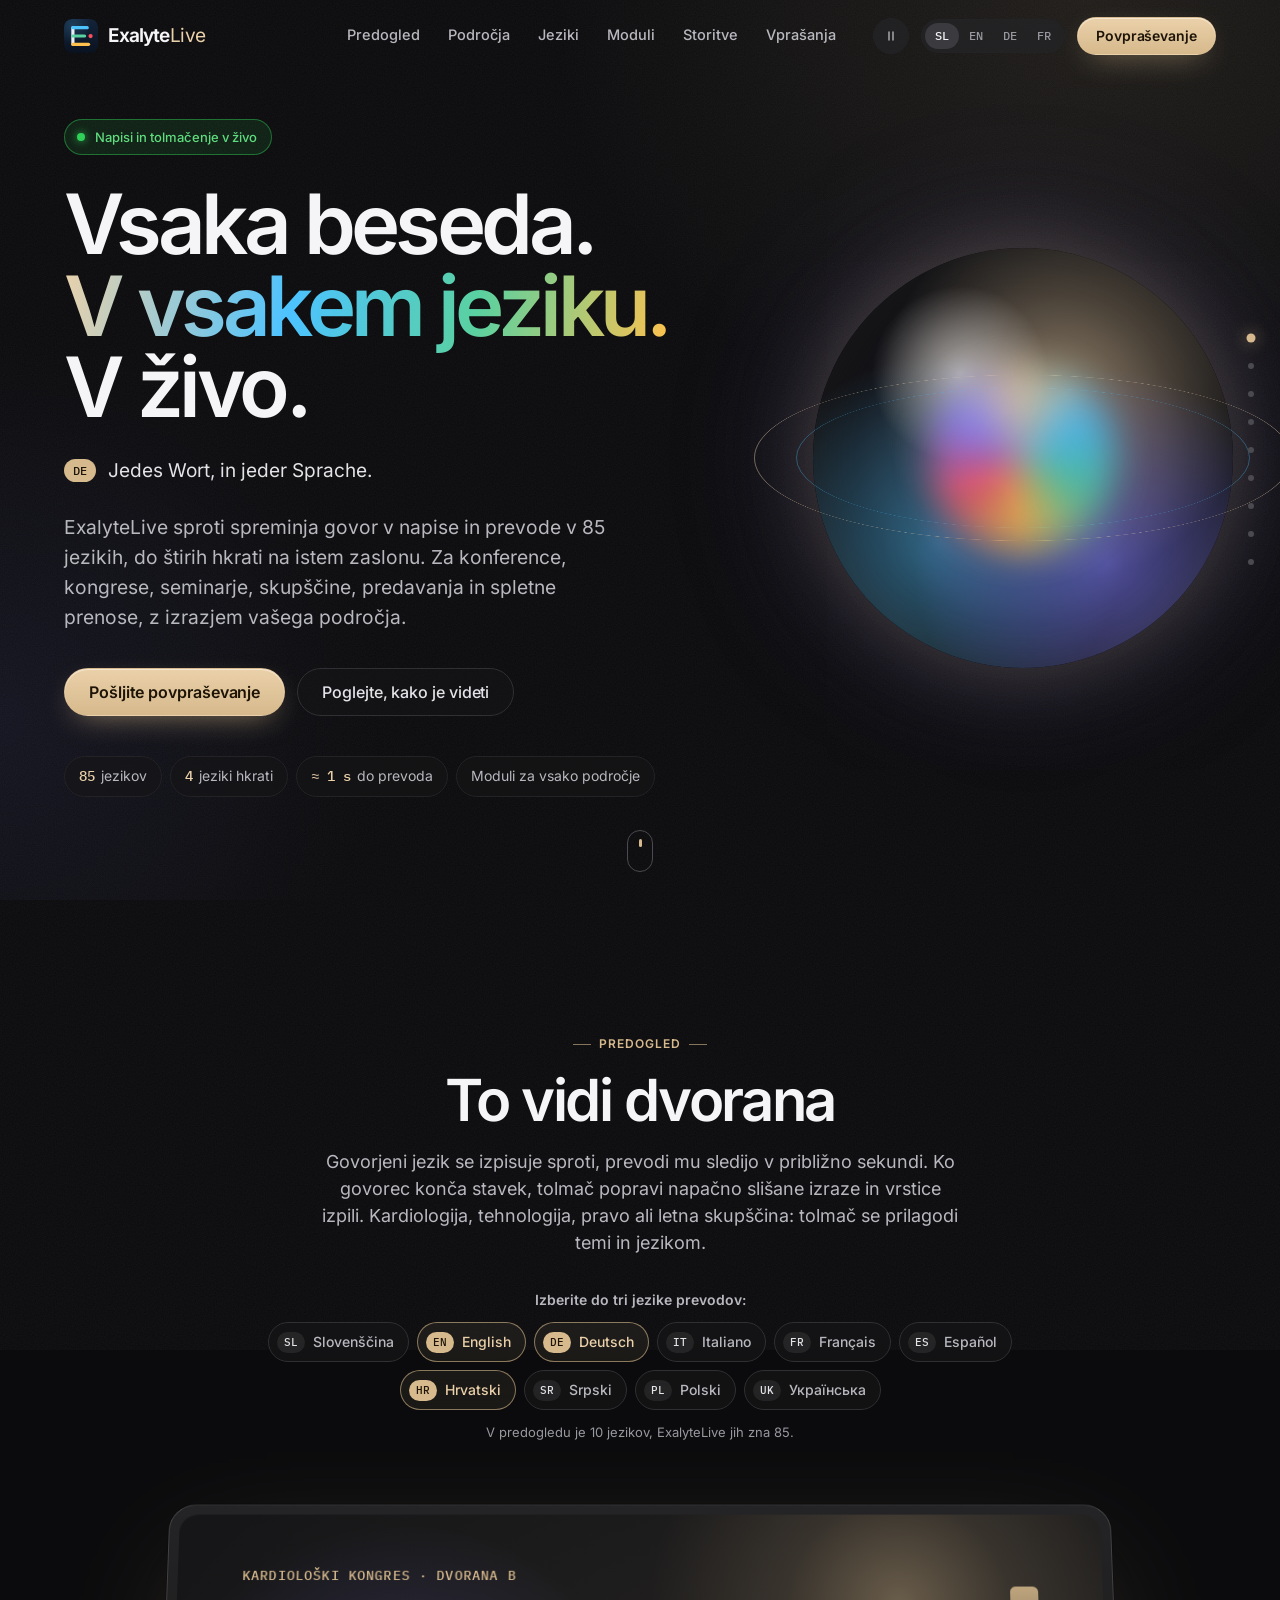
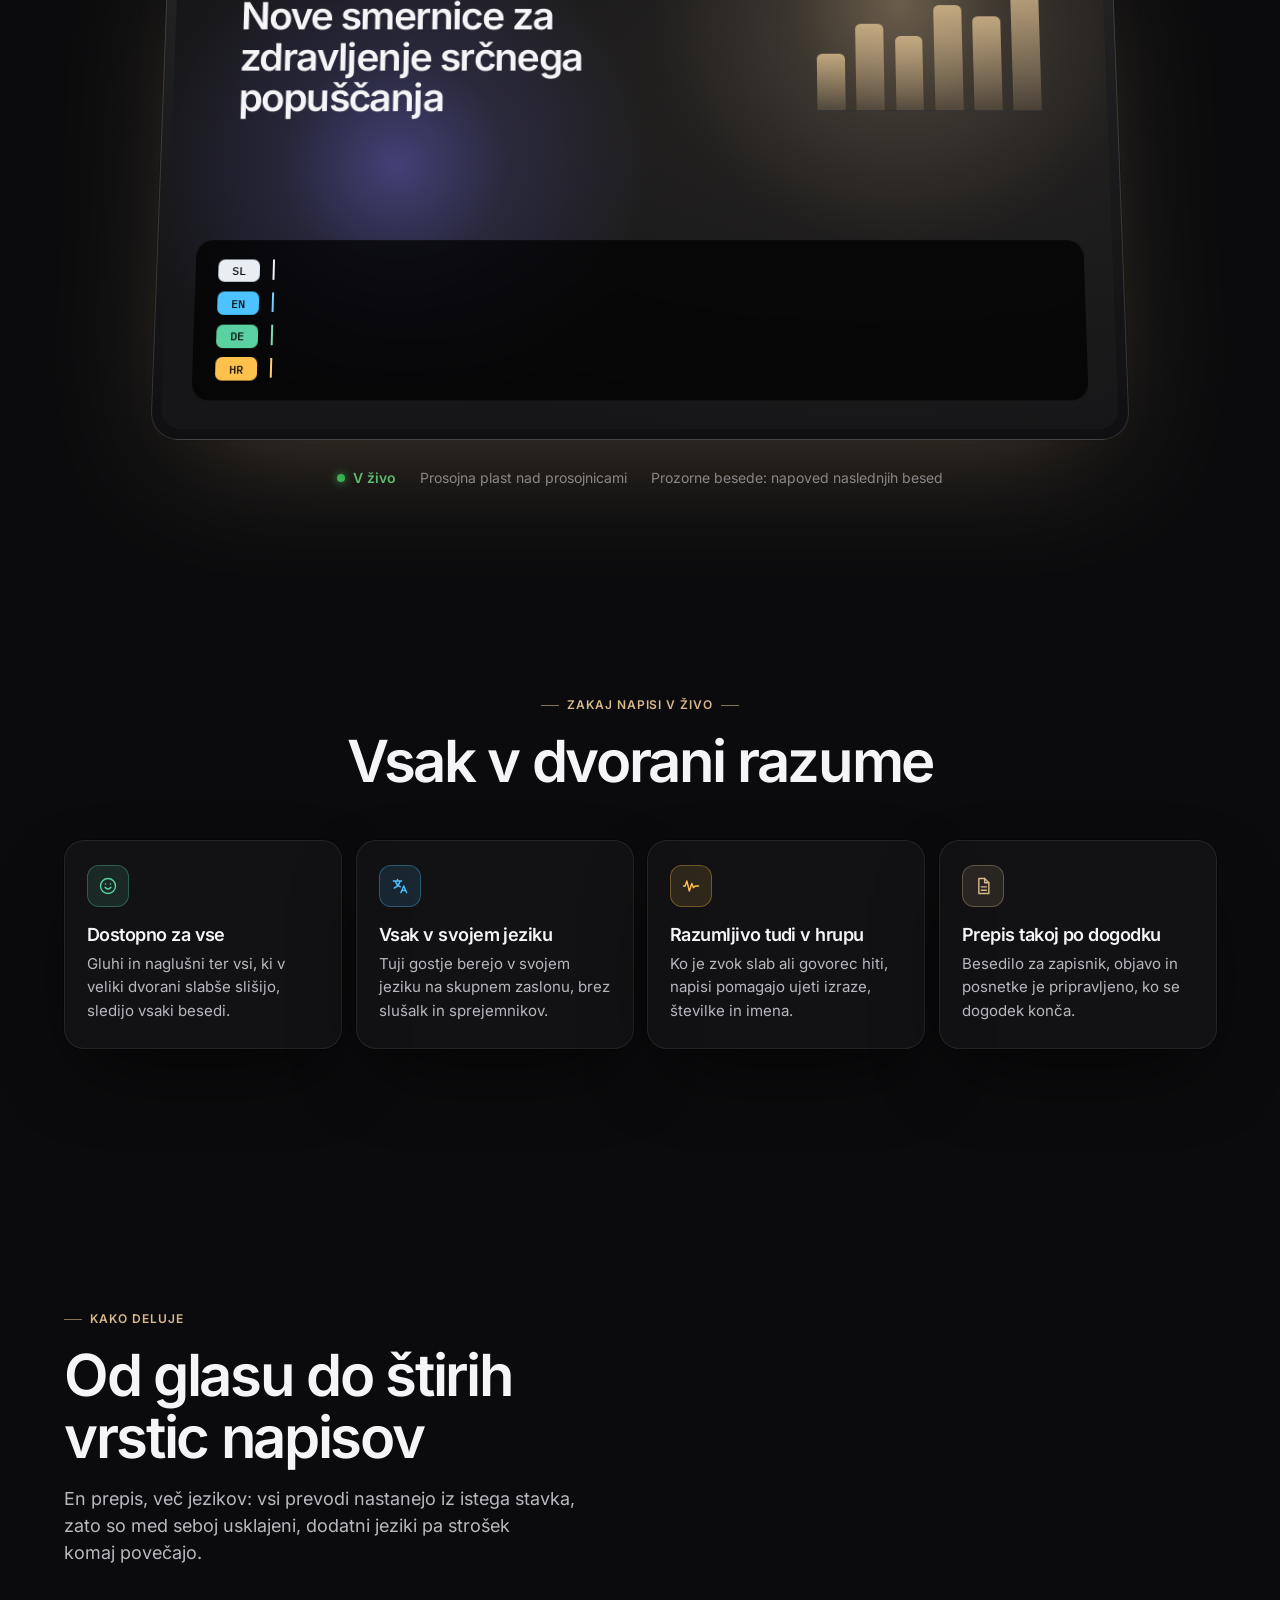
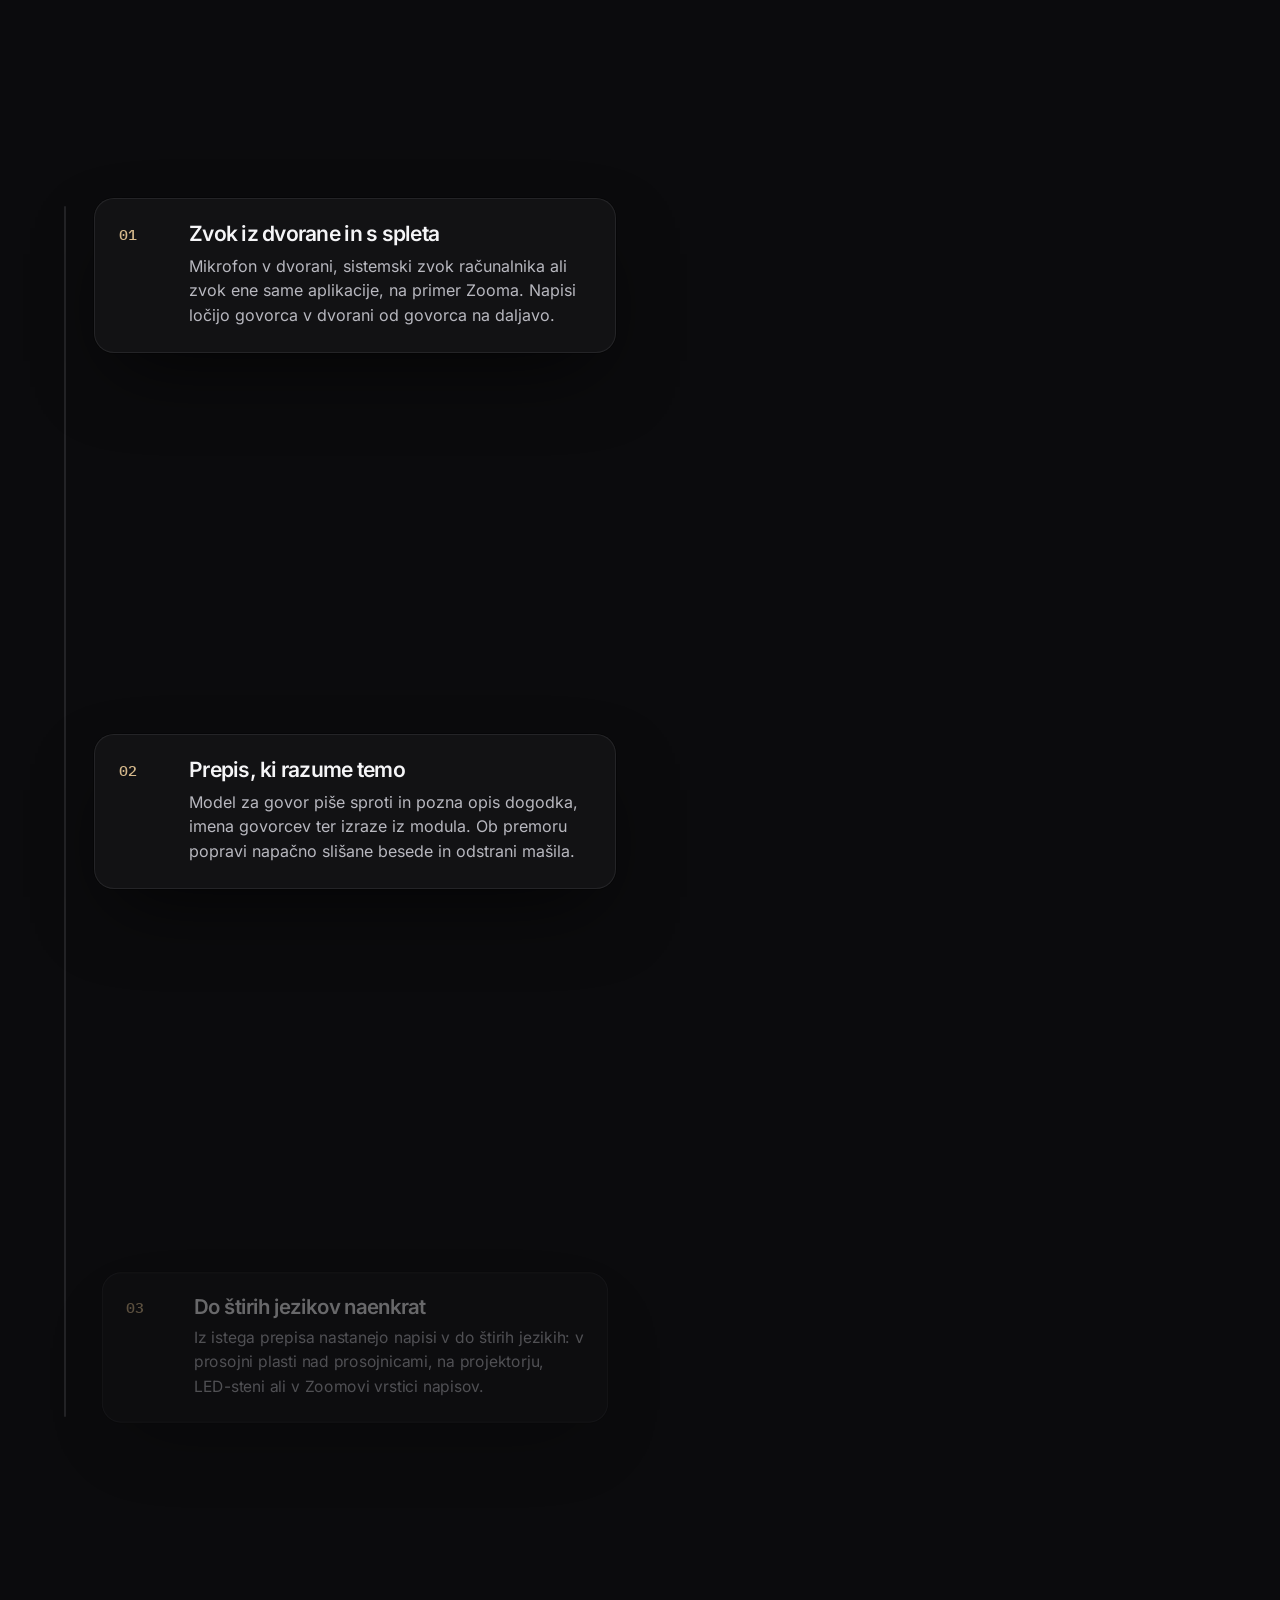
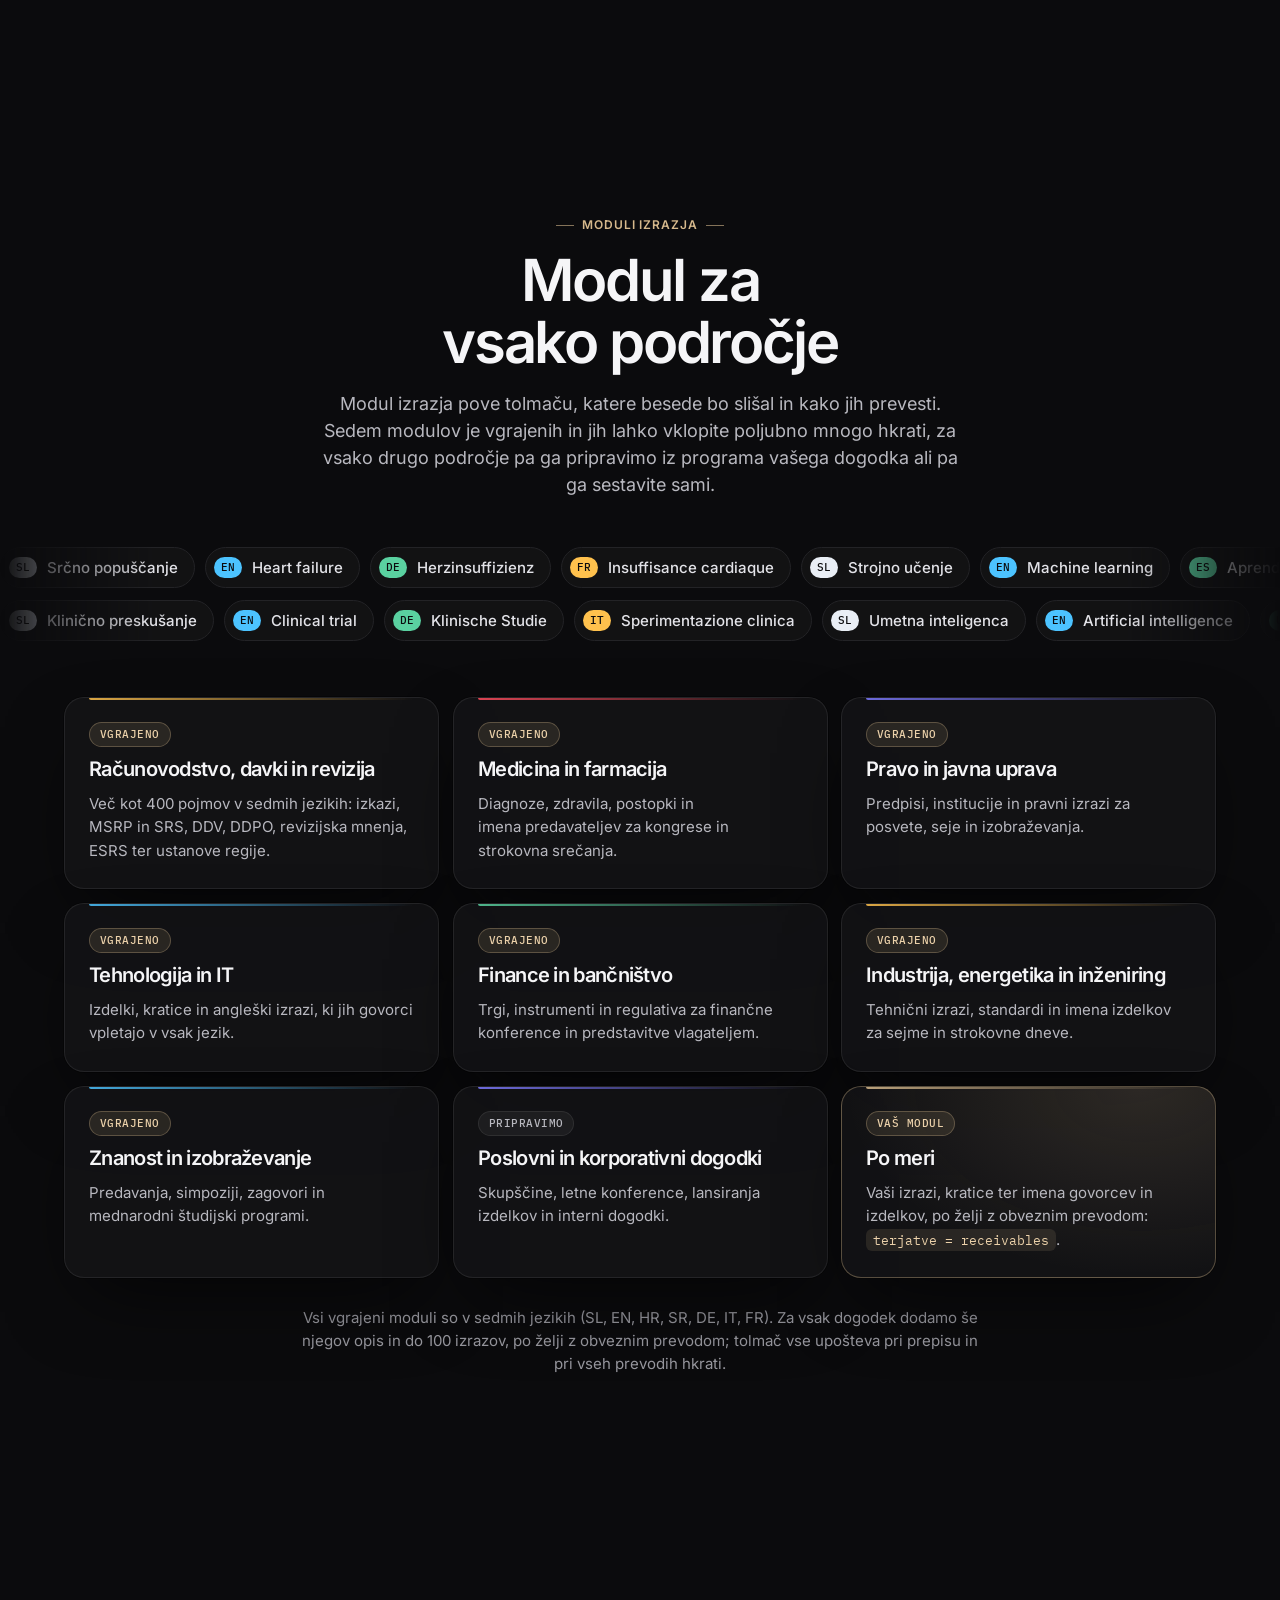
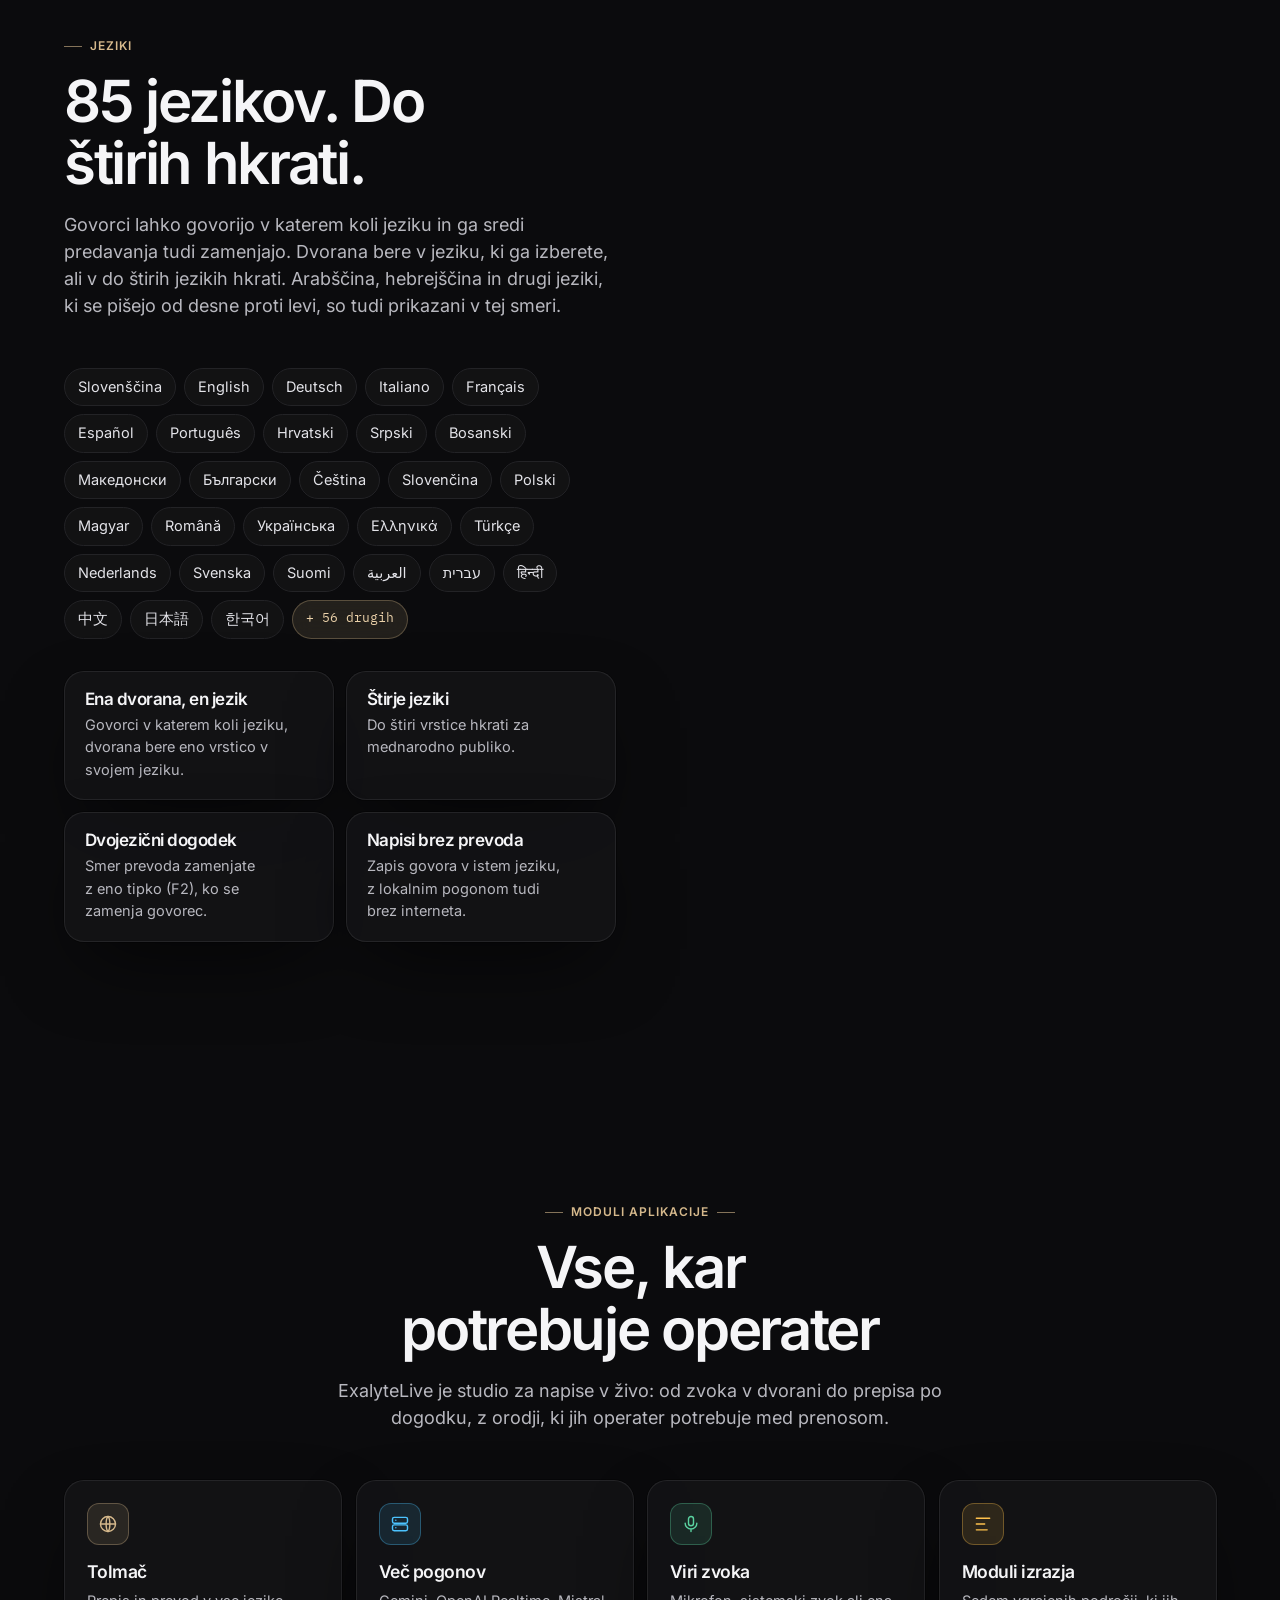
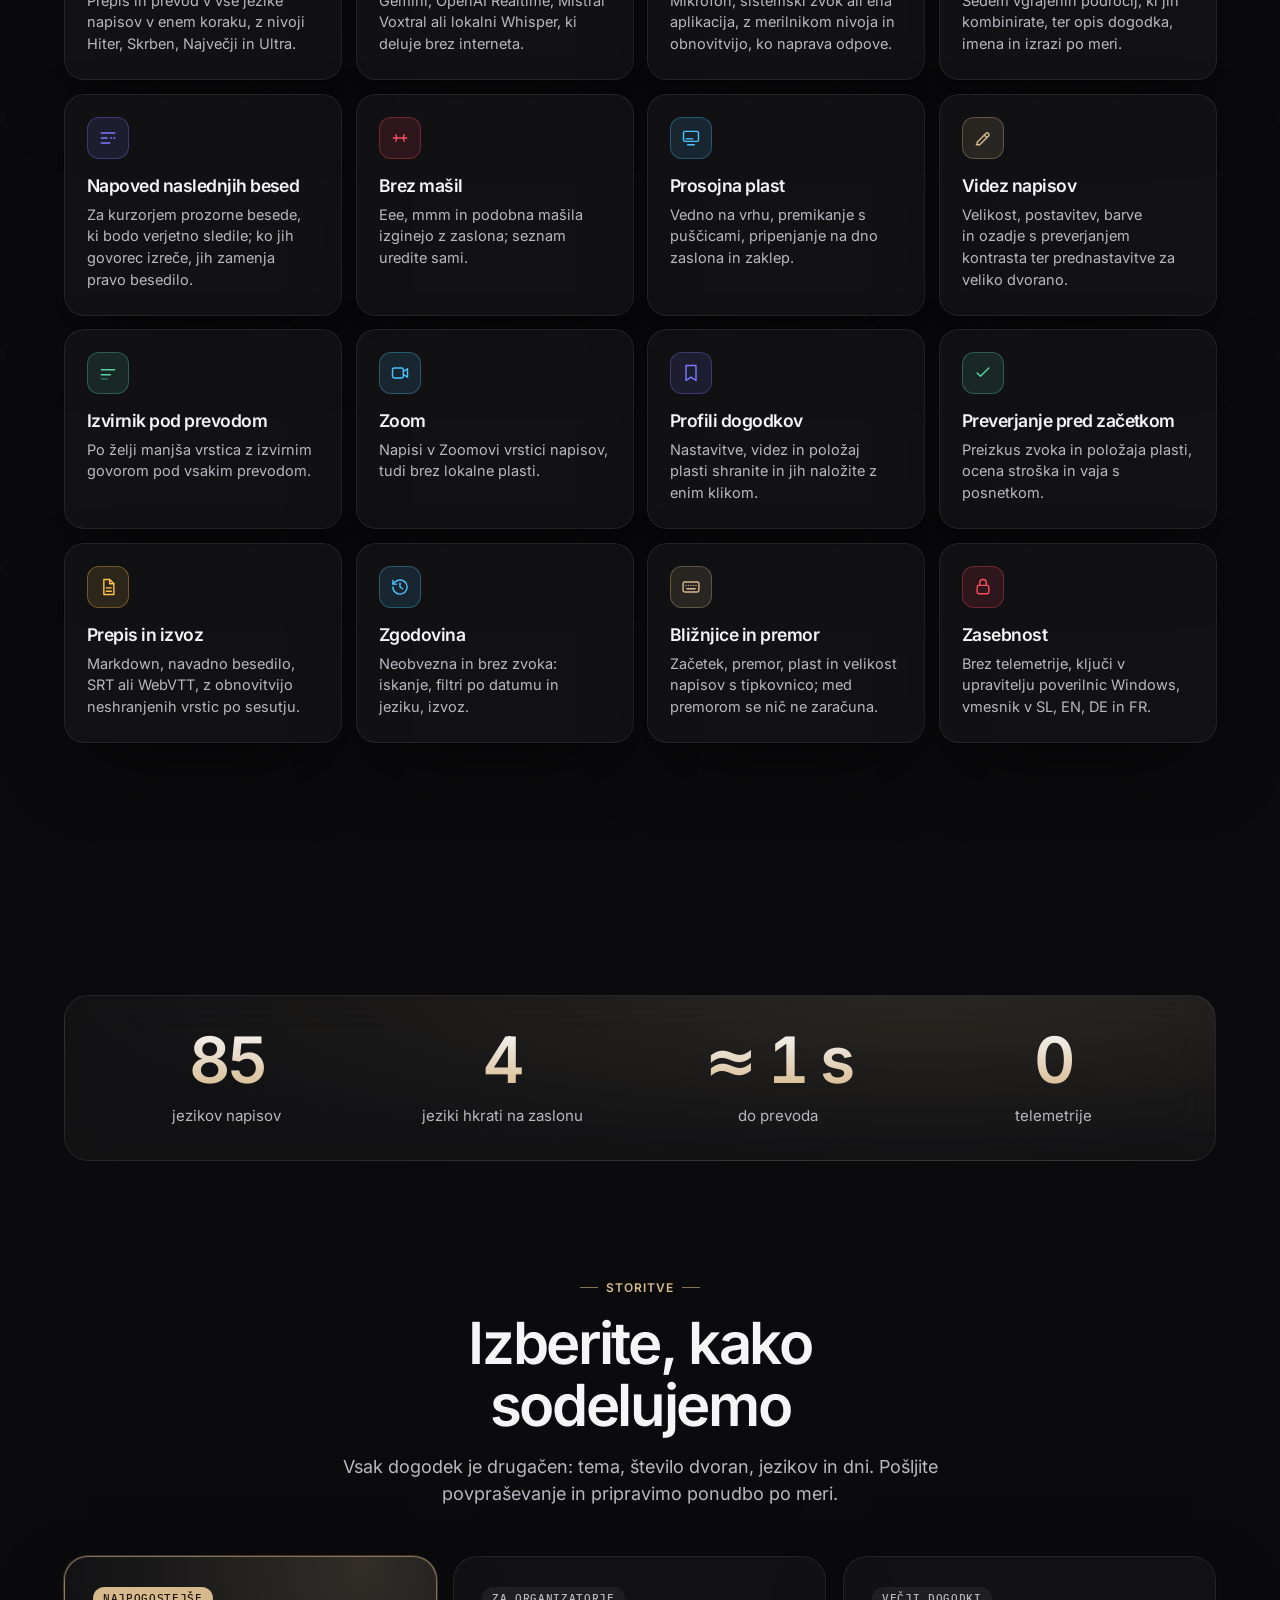
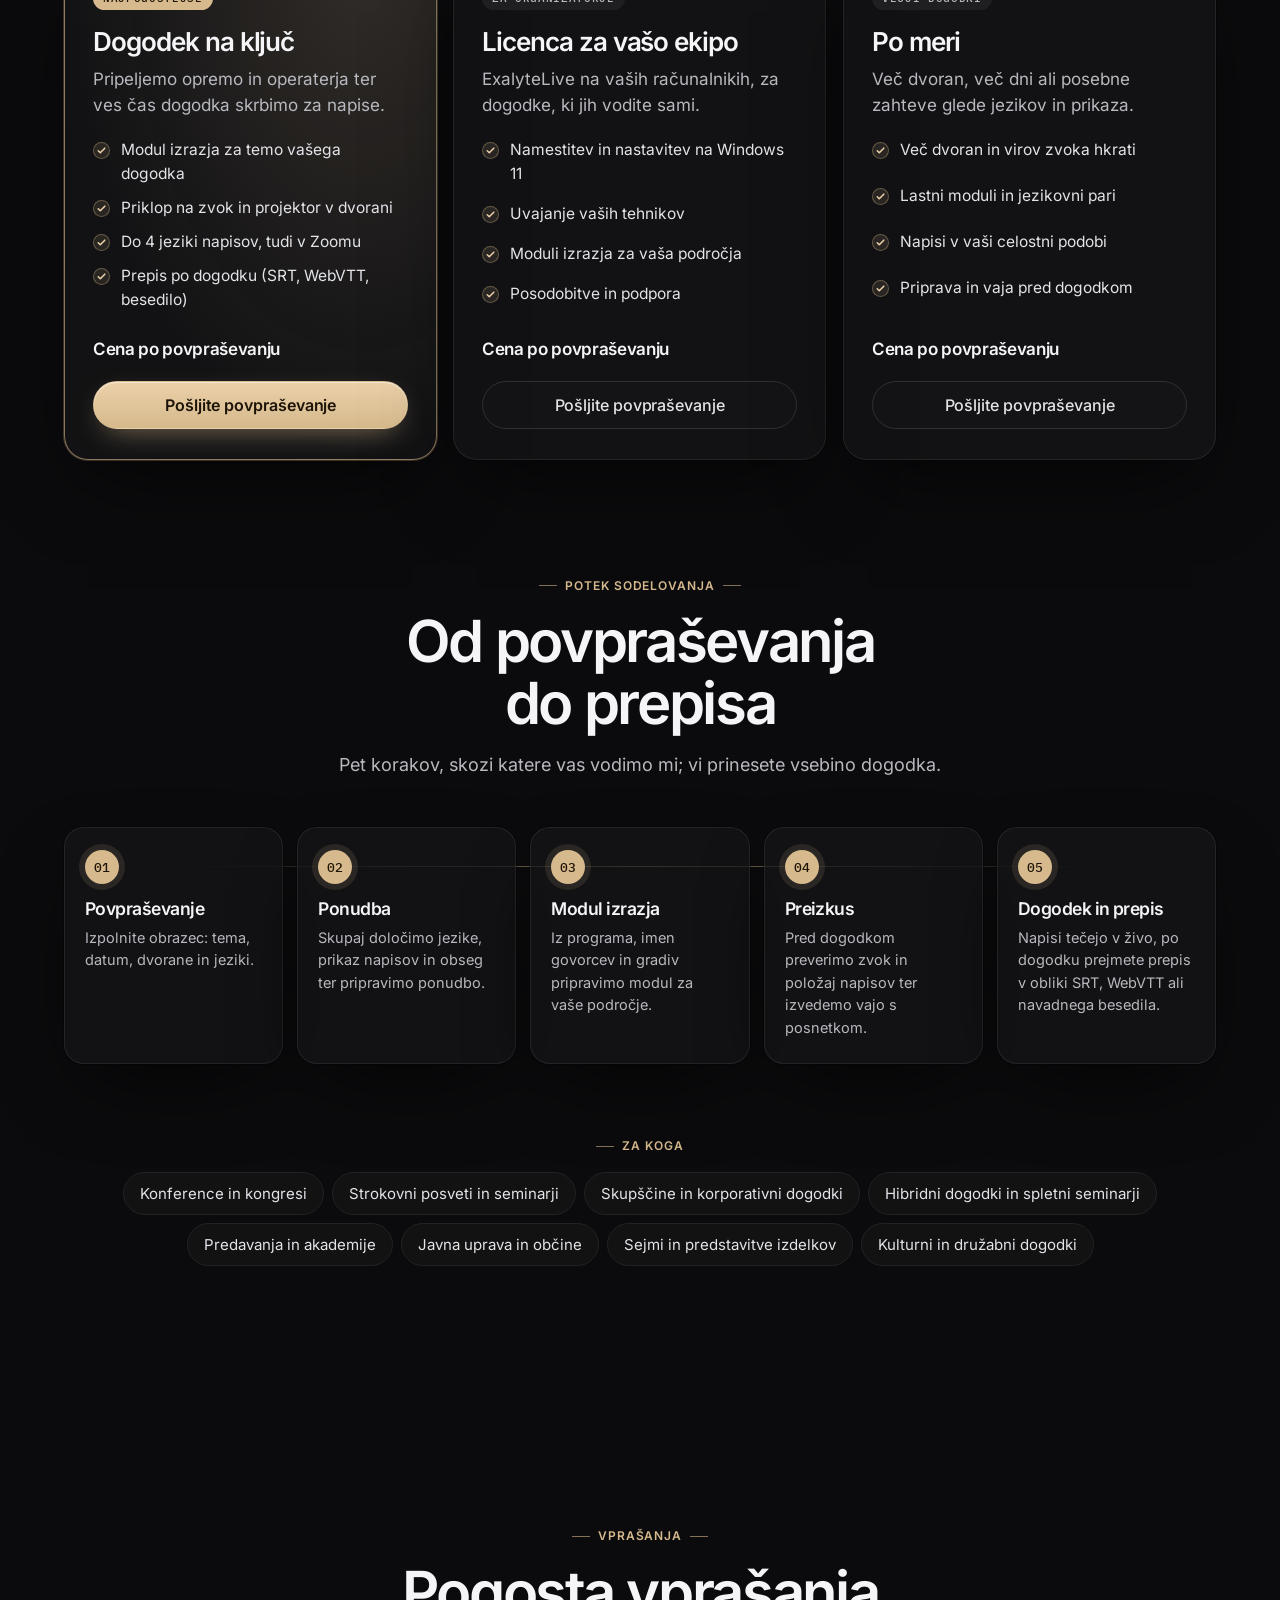
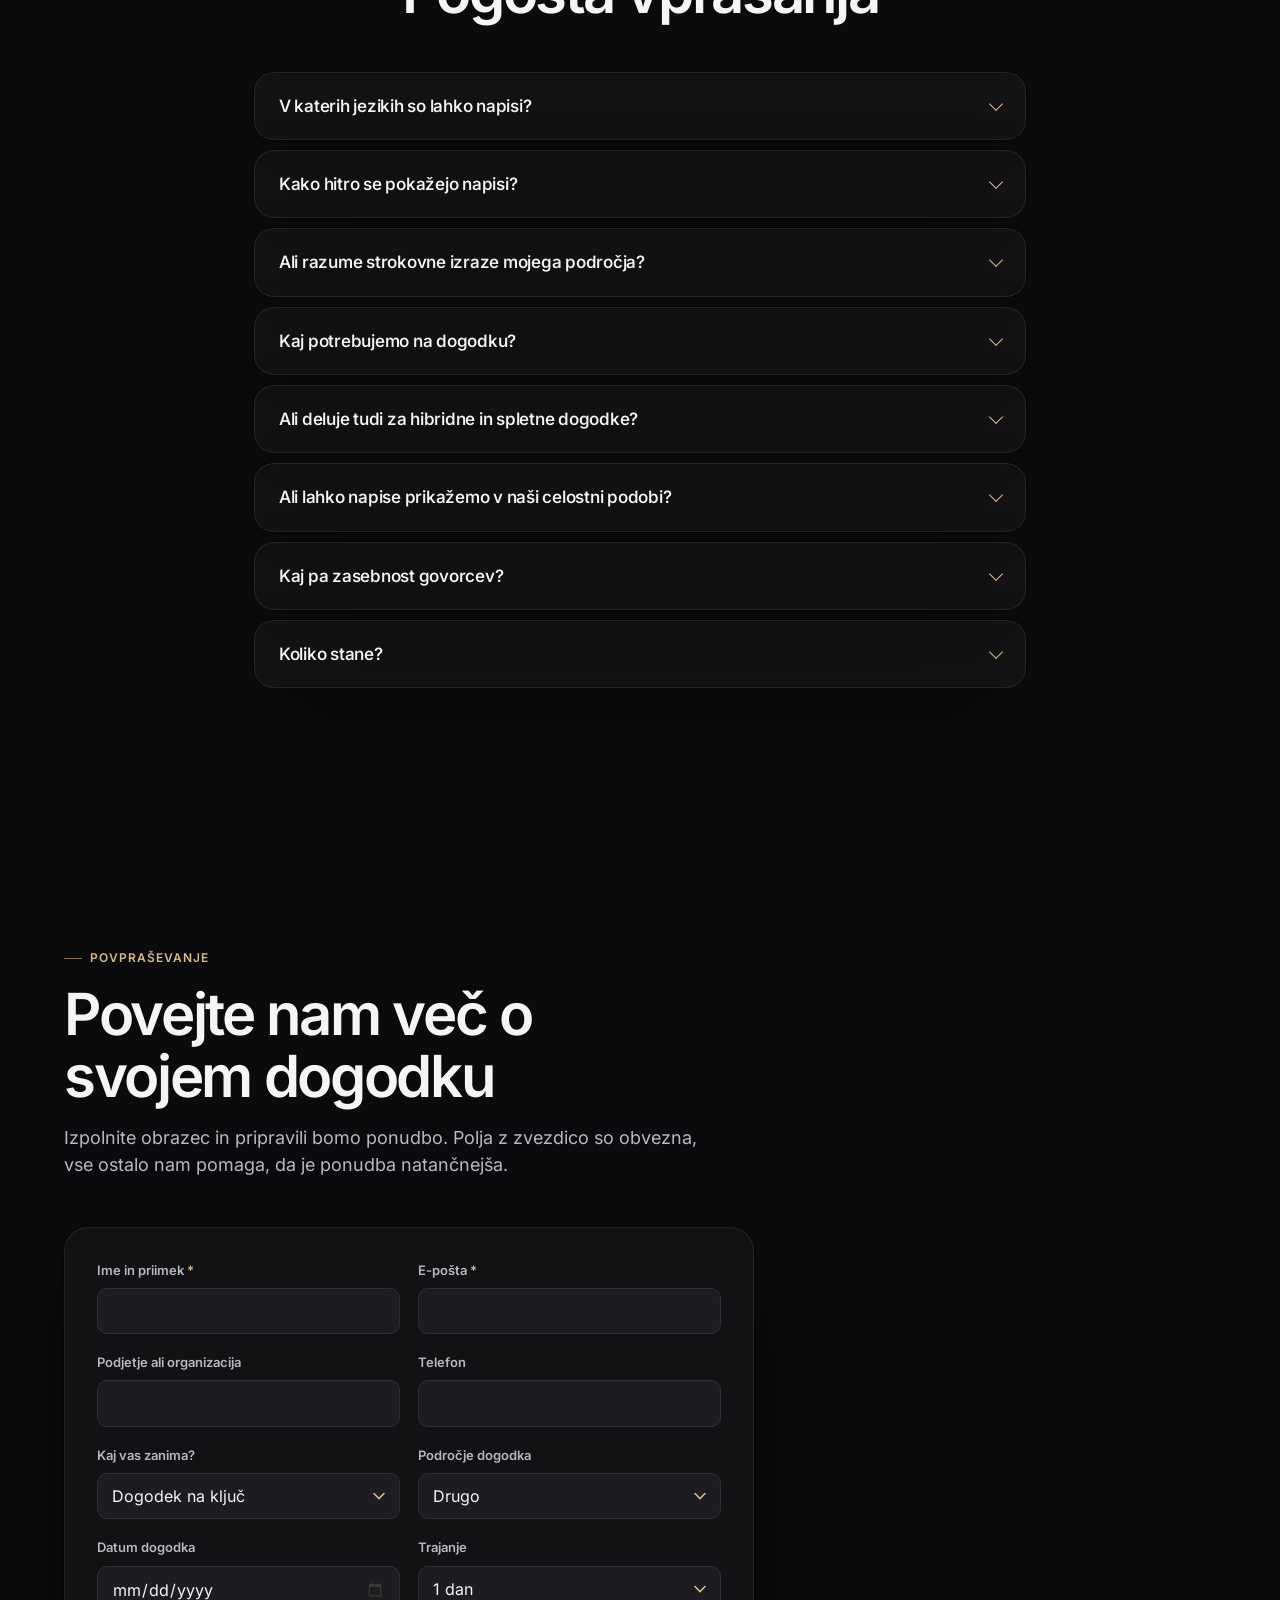
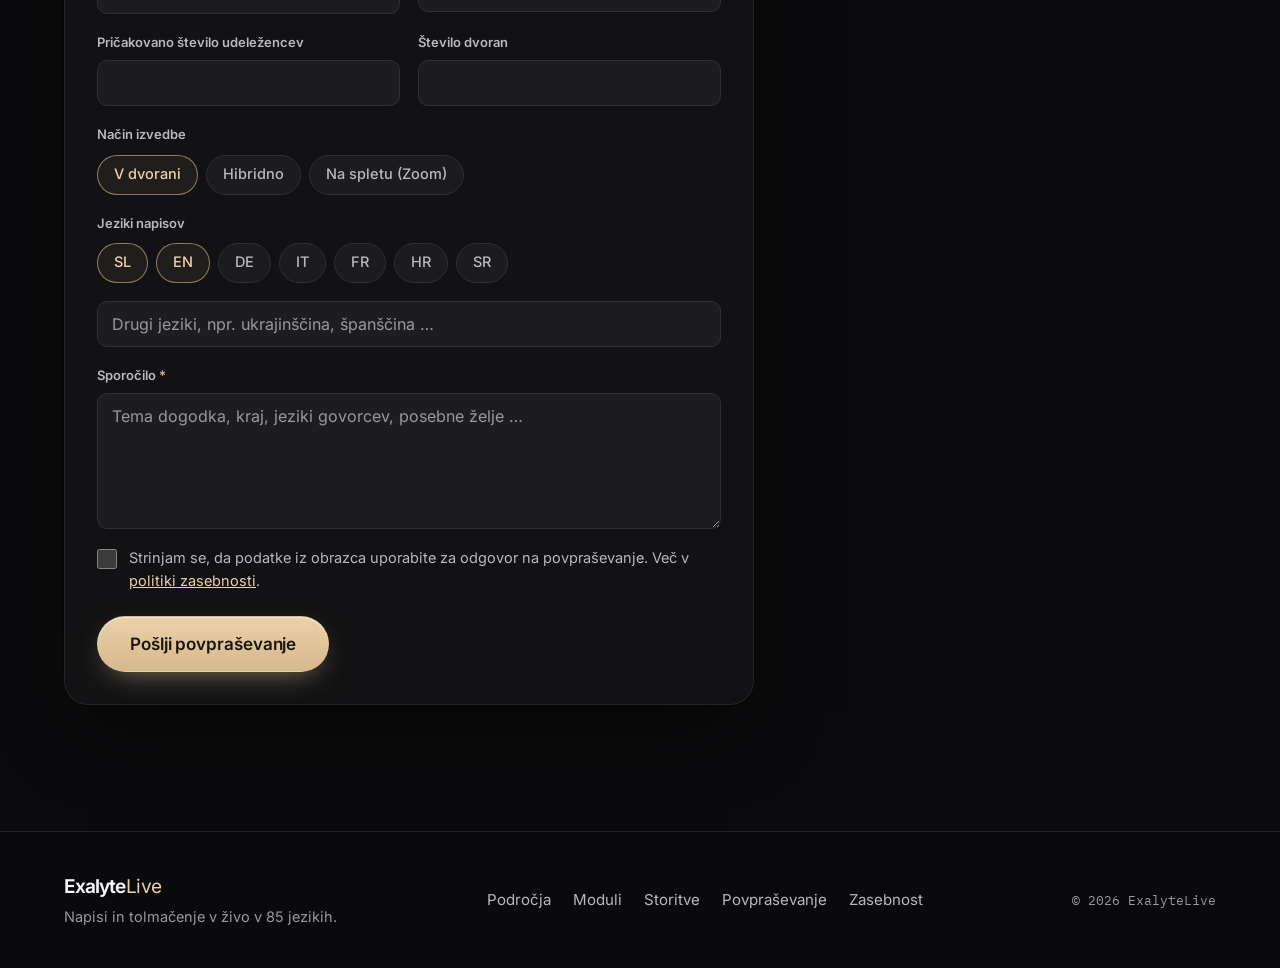
==== commit d39a6922: "Objava b15e88d" ====
--- a/index.html
+++ b/index.html
@@ -57,7 +57,7 @@
 					"Do 4 jeziki hkrati na zaslonu",
 					"Moduli izrazja za vsako področje in po meri",
 					"Prosojna plast nad prosojnicami in napisi v Zoomu",
-					"Izvoz prepisa v SRT, WebVTT, Markdown in besedilo"
+					"Izvoz prepisa v obliki SRT, WebVTT, Markdown ali navadnega besedila"
 				]
 			}
 		</script>
@@ -71,7 +71,7 @@
 						"name": "V katerih jezikih so lahko napisi?",
 						"acceptedAnswer": {
 							"@type": "Answer",
-							"text": "V 85 jezikih, do štirih hkrati na istem zaslonu. Govorci lahko govorijo v kateremkoli od teh jezikov in ga med govorom zamenjajo; tolmač jezik zazna sam."
+							"text": "V 85 jezikih, do štirih hkrati na istem zaslonu. Govorci lahko govorijo v katerem koli od teh jezikov in ga med govorom zamenjajo; tolmač jezik zazna sam."
 						}
 					},
 					{
@@ -95,14 +95,14 @@
 						"name": "Ali deluje tudi za hibridne in spletne dogodke?",
 						"acceptedAnswer": {
 							"@type": "Answer",
-							"text": "Da. Napisi so lahko v prosojni plasti nad prosojnicami, na ločenem zaslonu ali v Zoomovi vrstici napisov. Po dogodku dobite prepis v formatih SRT, WebVTT, Markdown ali besedilo."
+							"text": "Da. Napisi so lahko v prosojni plasti nad prosojnicami, na ločenem zaslonu ali v Zoomovi vrstici napisov. Po dogodku dobite prepis v obliki SRT, WebVTT, Markdown ali navadnega besedila."
 						}
 					}
 				]
 			}
 		</script>
-		<script type="module" crossorigin src="./assets/main-CmU7fdMO.js"></script>
-		<link rel="modulepreload" crossorigin href="./assets/i18n-k4VRwNNR.js">
+		<script type="module" crossorigin src="./assets/main-DBF1bgTT.js"></script>
+		<link rel="modulepreload" crossorigin href="./assets/i18n-DmMzEARO.js">
 		<link rel="stylesheet" crossorigin href="./assets/i18n-DNE_9-uU.css">
 		<link rel="stylesheet" crossorigin href="./assets/main-DVCAyn8-.css">
 	</head>
@@ -222,8 +222,8 @@
 							konference, kongrese, seminarje, skupščine, predavanja in spletne prenose, z izrazjem vašega področja.
 						</p>
 						<div class="hero__ctas reveal">
-							<a class="btn btn--primary" href="#povprasevanje" data-i18n="hero.cta">Pošlji povpraševanje</a>
-							<a class="btn btn--ghost" href="#demo" data-i18n="hero.secondary">Poglej, kako je videti</a>
+							<a class="btn btn--primary" href="#povprasevanje" data-i18n="hero.cta">Pošljite povpraševanje</a>
+							<a class="btn btn--ghost" href="#demo" data-i18n="hero.secondary">Poglejte, kako je videti</a>
 						</div>
 						<ul class="hero__chips reveal" aria-label="Ključne lastnosti" data-i18n-attr="aria-label:hero.chipsLabel">
 							<li><b>85</b> <span data-i18n="hero.chip1">jezikov</span></li>
@@ -249,7 +249,7 @@
 				<div class="container">
 					<header class="section__head section__head--center reveal">
 						<p class="kicker" data-i18n="demo.kicker">Predogled</p>
-						<h2 data-i18n="demo.title">Tako vidi dvorana</h2>
+						<h2 data-i18n="demo.title">To vidi dvorana</h2>
 						<p data-i18n="demo.lead">
 							Govorjeni jezik se izpisuje sproti, prevodi mu sledijo v približno sekundi. Ko govorec konča stavek,
 							tolmač popravi napačno slišane izraze in vrstice izpili. Kardiologija, tehnologija, pravo ali letna
@@ -417,10 +417,10 @@
 								<div class="step glass reveal">
 									<span class="step__num">03</span>
 									<div>
-										<h3 data-i18n="how.s3.title">Do štirje jeziki naenkrat</h3>
+										<h3 data-i18n="how.s3.title">Do štirih jezikov naenkrat</h3>
 										<p data-i18n="how.s3.text">
 											Iz istega prepisa nastanejo napisi v do štirih jezikih: v prosojni plasti nad prosojnicami, na
-											projektorju, LED steni ali v Zoomovi vrstici napisov.
+											projektorju, LED-steni ali v Zoomovi vrstici napisov.
 										</p>
 									</div>
 								</div>
@@ -510,8 +510,9 @@
 						</article>
 					</div>
 					<p class="fields__note reveal" data-i18n="fields.note">
-						Vsi vgrajeni moduli so v sedmih jezikih (SL, EN, HR, SR, DE, IT, FR). Vsak dogodek doda še opis dogodka in
-						do 100 izrazov z izbirnim prevodom; tolmač vse upošteva pri prepisu in pri vseh prevodih hkrati.
+						Vsi vgrajeni moduli so v sedmih jezikih (SL, EN, HR, SR, DE, IT, FR). Za vsak dogodek dodamo še njegov opis
+						in do 100 izrazov, po želji z obveznim prevodom; tolmač vse upošteva pri prepisu in pri vseh prevodih
+						hkrati.
 					</p>
 				</div>
 			</section>
@@ -522,11 +523,11 @@
 					<div class="split__copy">
 						<header class="section__head reveal">
 							<p class="kicker" data-i18n="langs.kicker">Jeziki</p>
-							<h2 data-i18n="langs.title">85 jezikov. Do štirje hkrati.</h2>
+							<h2 data-i18n="langs.title">85 jezikov. Do štirih hkrati.</h2>
 							<p data-i18n="langs.lead">
-								Govorci lahko govorijo v kateremkoli jeziku in ga sredi predavanja tudi zamenjajo. Dvorana bere v
+								Govorci lahko govorijo v katerem koli jeziku in ga sredi predavanja tudi zamenjajo. Dvorana bere v
 								jeziku, ki ga izberete, ali v do štirih jezikih hkrati. Arabščina, hebrejščina in drugi jeziki, ki se
-								pišejo z desne, se tako tudi prikažejo.
+								pišejo od desne proti levi, so tudi prikazani v tej smeri.
 							</p>
 						</header>
 						<ul 							class="lang-cloud reveal"
@@ -567,7 +568,9 @@
 						<div class="presets">
 							<div class="preset glass reveal">
 								<h3 data-i18n="langs.p1.title">Ena dvorana, en jezik</h3>
-								<p data-i18n="langs.p1.text">Govorci v kateremkoli jeziku, dvorana bere eno vrstico v svojem jeziku.</p>
+								<p data-i18n="langs.p1.text">
+									Govorci v katerem koli jeziku, dvorana bere eno vrstico v svojem jeziku.
+								</p>
 							</div>
 							<div class="preset glass reveal">
 								<h3 data-i18n="langs.p2.title">Štirje jeziki</h3>
@@ -578,7 +581,7 @@
 								<p data-i18n="langs.p3.text">Smer prevoda zamenjate z eno tipko (F2), ko se zamenja govorec.</p>
 							</div>
 							<div class="preset glass reveal">
-								<h3 data-i18n="langs.p4.title">Podnapisi brez prevoda</h3>
+								<h3 data-i18n="langs.p4.title">Napisi brez prevoda</h3>
 								<p data-i18n="langs.p4.text">Zapis govora v istem jeziku, z lokalnim pogonom tudi brez interneta.</p>
 							</div>
 						</div>
@@ -734,7 +737,7 @@
 							</div>
 							<h3 data-i18n="modules.m13.title">Prepis in izvoz</h3>
 							<p data-i18n="modules.m13.text">
-								Markdown, besedilo, SRT ali WebVTT, z obnovitvijo neshranjenih vrstic po sesutju.
+								Markdown, navadno besedilo, SRT ali WebVTT, z obnovitvijo neshranjenih vrstic po sesutju.
 							</p>
 						</article>
 						<article class="module glass tilt reveal" style="--c: var(--cyan)">
@@ -812,7 +815,7 @@
 							<p class="plan__tag" data-i18n="plans.p1.tag">Najpogostejše</p>
 							<h3 data-i18n="plans.p1.title">Dogodek na ključ</h3>
 							<p class="plan__desc" data-i18n="plans.p1.desc">
-								Pripeljemo opremo in operaterja ter skrbimo za napise ves dogodek.
+								Pripeljemo opremo in operaterja ter ves čas dogodka skrbimo za napise.
 							</p>
 							<ul>
 								<li data-i18n="plans.p1.i1">Modul izrazja za temo vašega dogodka</li>
@@ -822,7 +825,7 @@
 							</ul>
 							<p class="plan__price" data-i18n="plans.price">Cena po povpraševanju</p>
 							<a class="btn btn--primary" href="#povprasevanje" data-plan="event" data-i18n="plans.cta"
-								>Pošlji povpraševanje</a>
+								>Pošljite povpraševanje</a>
 						</article>
 						<article class="plan glass tilt reveal">
 							<p class="plan__tag plan__tag--muted" data-i18n="plans.p2.tag">Za organizatorje</p>
@@ -838,7 +841,7 @@
 							</ul>
 							<p class="plan__price" data-i18n="plans.price">Cena po povpraševanju</p>
 							<a class="btn btn--ghost" href="#povprasevanje" data-plan="license" data-i18n="plans.cta"
-								>Pošlji povpraševanje</a>
+								>Pošljite povpraševanje</a>
 						</article>
 						<article class="plan glass tilt reveal">
 							<p class="plan__tag plan__tag--muted" data-i18n="plans.p3.tag">Večji dogodki</p>
@@ -854,7 +857,7 @@
 							</ul>
 							<p class="plan__price" data-i18n="plans.price">Cena po povpraševanju</p>
 							<a class="btn btn--ghost" href="#povprasevanje" data-plan="custom" data-i18n="plans.cta"
-								>Pošlji povpraševanje</a>
+								>Pošljite povpraševanje</a>
 						</article>
 					</div>
 
@@ -895,7 +898,7 @@
 								<span class="process__num">05</span>
 								<h3 data-i18n="process.s5.title">Dogodek in prepis</h3>
 								<p data-i18n="process.s5.text">
-									Napisi tečejo v živo, po dogodku prejmete prepis v SRT, WebVTT ali besedilu.
+									Napisi tečejo v živo, po dogodku prejmete prepis v obliki SRT, WebVTT ali navadnega besedila.
 								</p>
 							</li>
 						</ol>
@@ -928,7 +931,7 @@
 						<details class="qa glass reveal">
 							<summary data-i18n="faq.q1">V katerih jezikih so lahko napisi?</summary>
 							<p data-i18n="faq.a1">
-								V 85 jezikih, do štirih hkrati na istem zaslonu. Govorci lahko govorijo v kateremkoli od teh jezikov in
+								V 85 jezikih, do štirih hkrati na istem zaslonu. Govorci lahko govorijo v katerem koli od teh jezikov in
 								ga med govorom zamenjajo; tolmač jezik zazna sam.
 							</p>
 						</details>
@@ -958,13 +961,13 @@
 							<summary data-i18n="faq.q5">Ali deluje tudi za hibridne in spletne dogodke?</summary>
 							<p data-i18n="faq.a5">
 								Da. Napisi so lahko v prosojni plasti nad prosojnicami, na ločenem zaslonu ali v Zoomovi vrstici
-								napisov. Po dogodku dobite prepis v formatih SRT, WebVTT, Markdown ali besedilo.
+								napisov. Po dogodku dobite prepis v obliki SRT, WebVTT, Markdown ali navadnega besedila.
 							</p>
 						</details>
 						<details class="qa glass reveal">
 							<summary data-i18n="faq.q6">Ali lahko napise prikažemo v naši celostni podobi?</summary>
 							<p data-i18n="faq.a6">
-								Da. Velikost, postavitev, barve, ozadje in položaj napisov prilagodimo dvorani in vaši podobi,
+								Da. Velikost, postavitev, barve, ozadje in položaj napisov prilagodimo dvorani in vaši celostni podobi,
 								nastavitve pa shranimo v profil dogodka.
 							</p>
 						</details>
@@ -999,7 +1002,7 @@
 					<div class="split__copy">
 						<header class="section__head reveal">
 							<p class="kicker" data-i18n="contact.kicker">Povpraševanje</p>
-							<h2 data-i18n="contact.title">Povejte nam o svojem dogodku</h2>
+							<h2 data-i18n="contact.title">Povejte nam več o svojem dogodku</h2>
 							<p data-i18n="contact.lead">
 								Izpolnite obrazec in pripravili bomo ponudbo. Polja z zvezdico so obvezna, vse ostalo nam pomaga, da je
 								ponudba natančnejša.
@@ -1064,7 +1067,7 @@
 									<label for="f-days" data-i18n="form.days">Trajanje</label>
 									<select id="f-days" name="duration">
 										<option value="1" data-i18n="form.days1">1 dan</option>
-										<option value="2" data-i18n="form.days2">2 dni</option>
+										<option value="2" data-i18n="form.days2">2 dneva</option>
 										<option value="3+" data-i18n="form.days3">3 dni ali več</option>
 										<option value="series" data-i18n="form.daysSeries">Več dogodkov na leto</option>
 									</select>
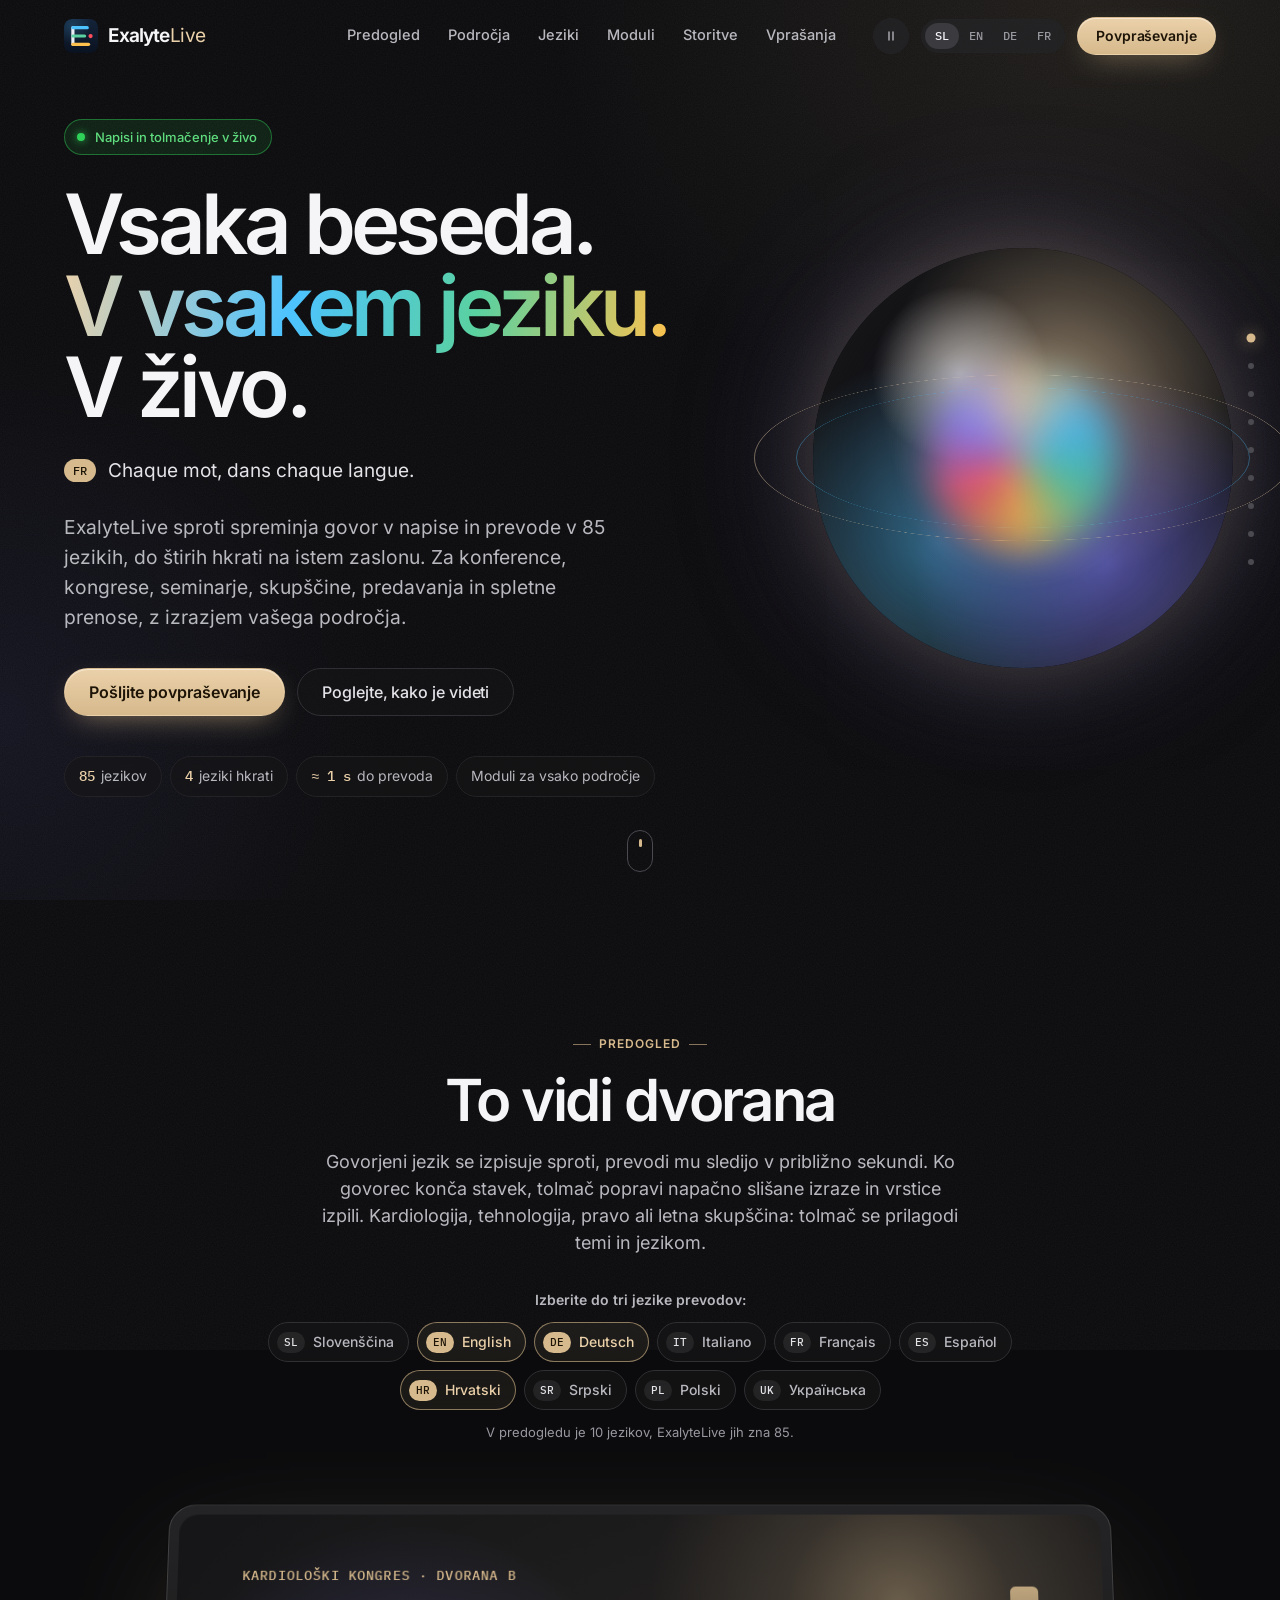
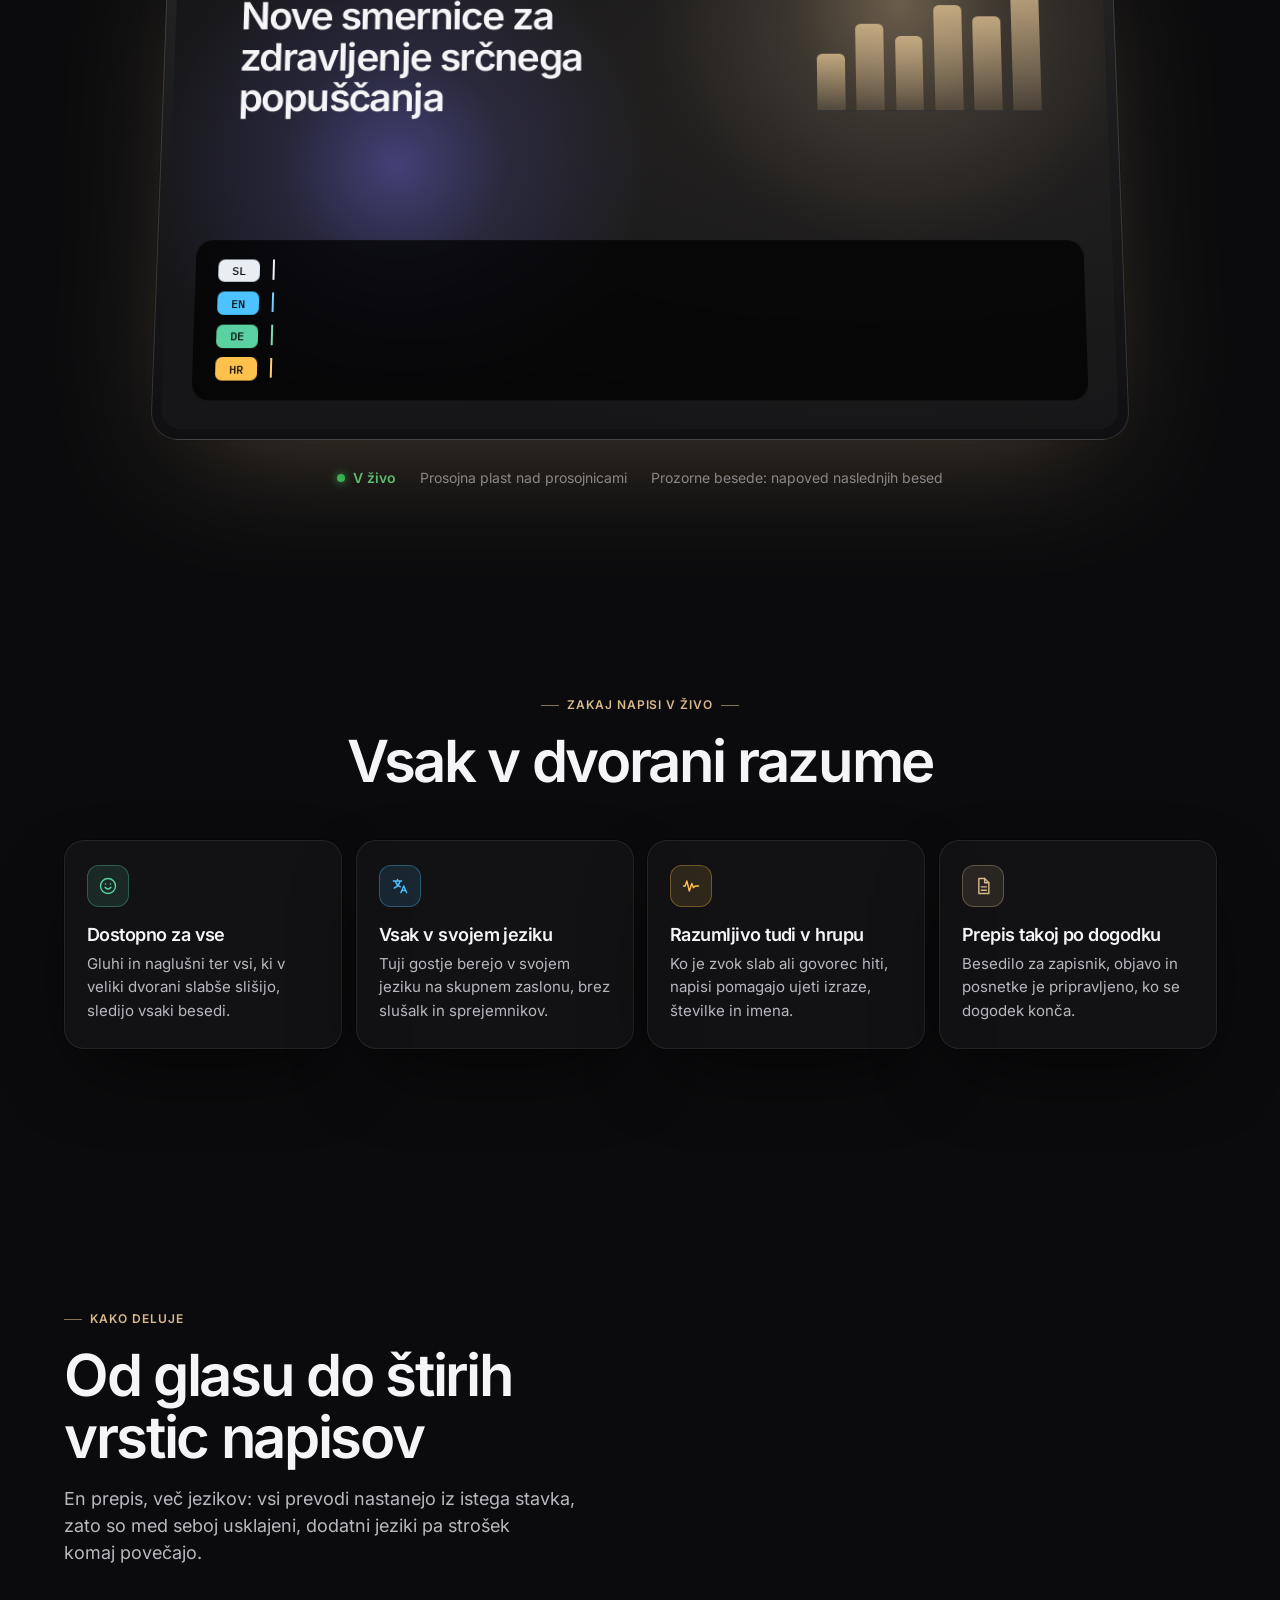
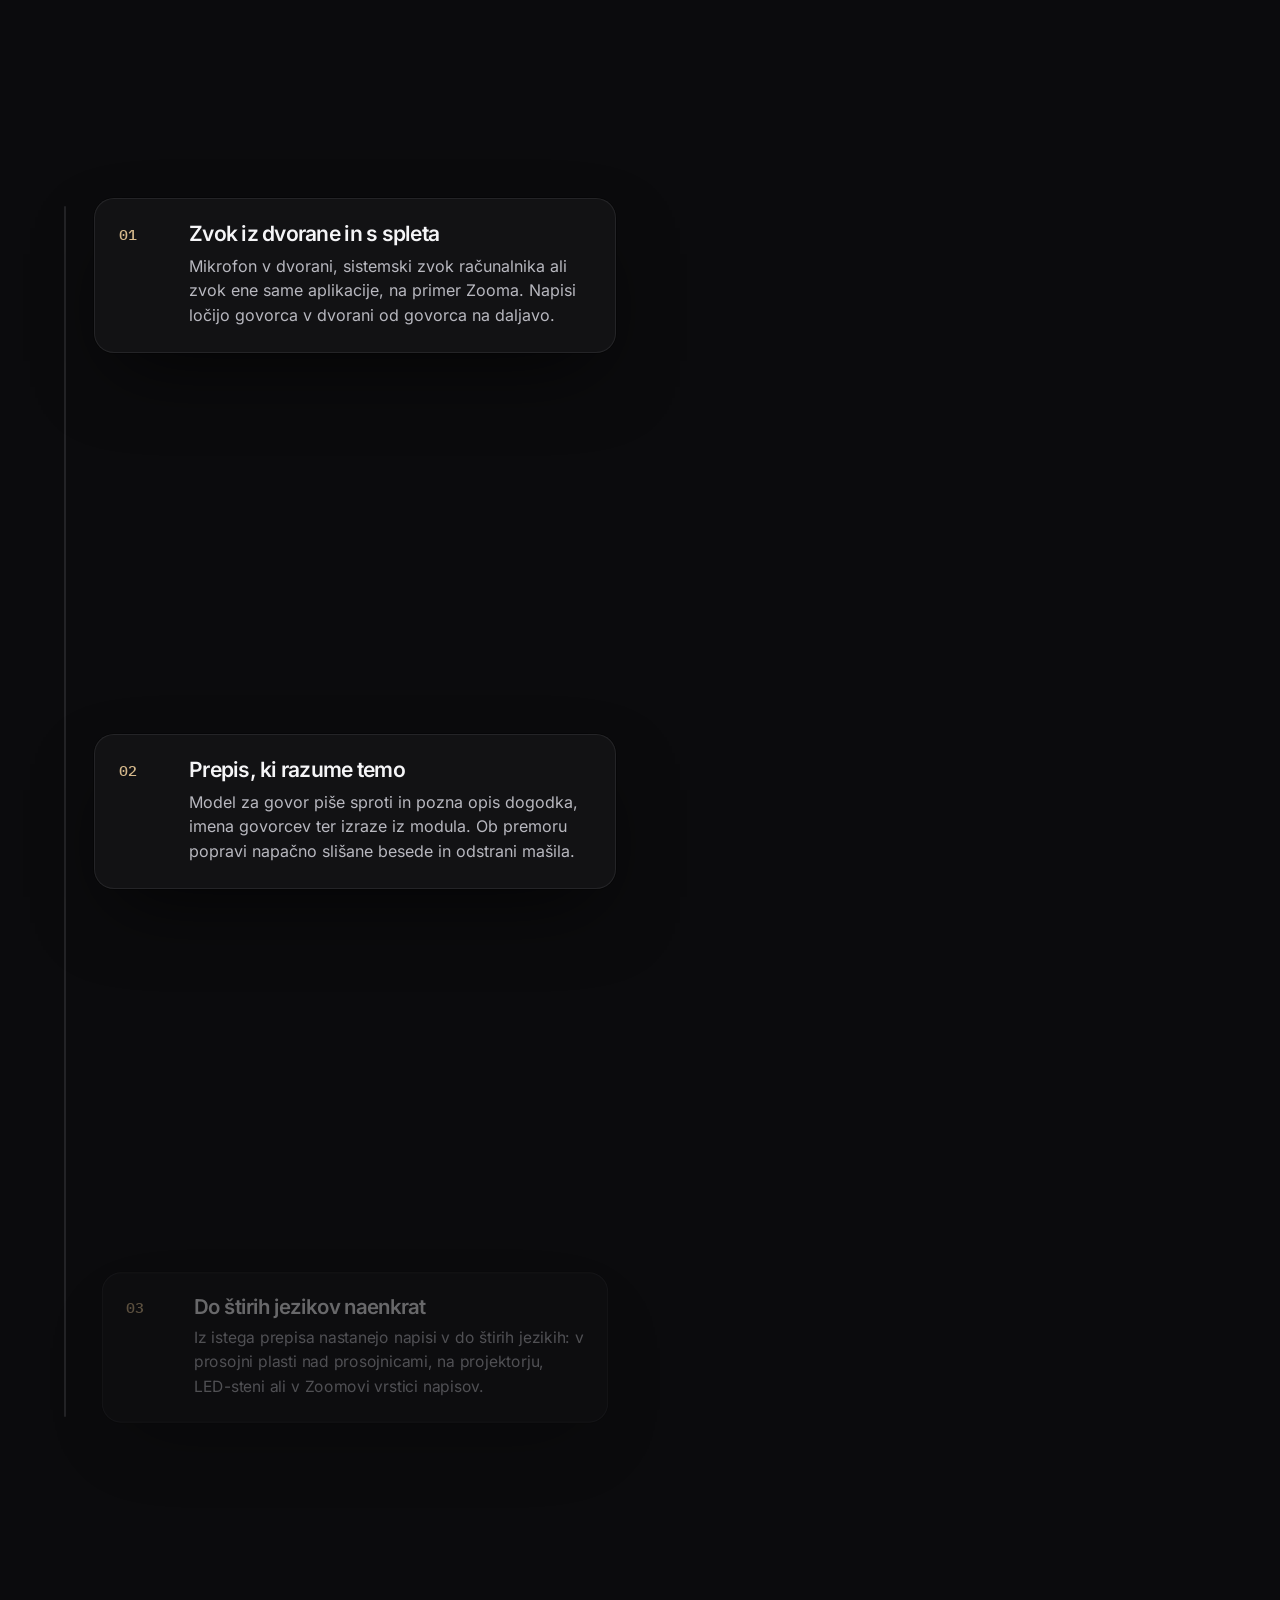
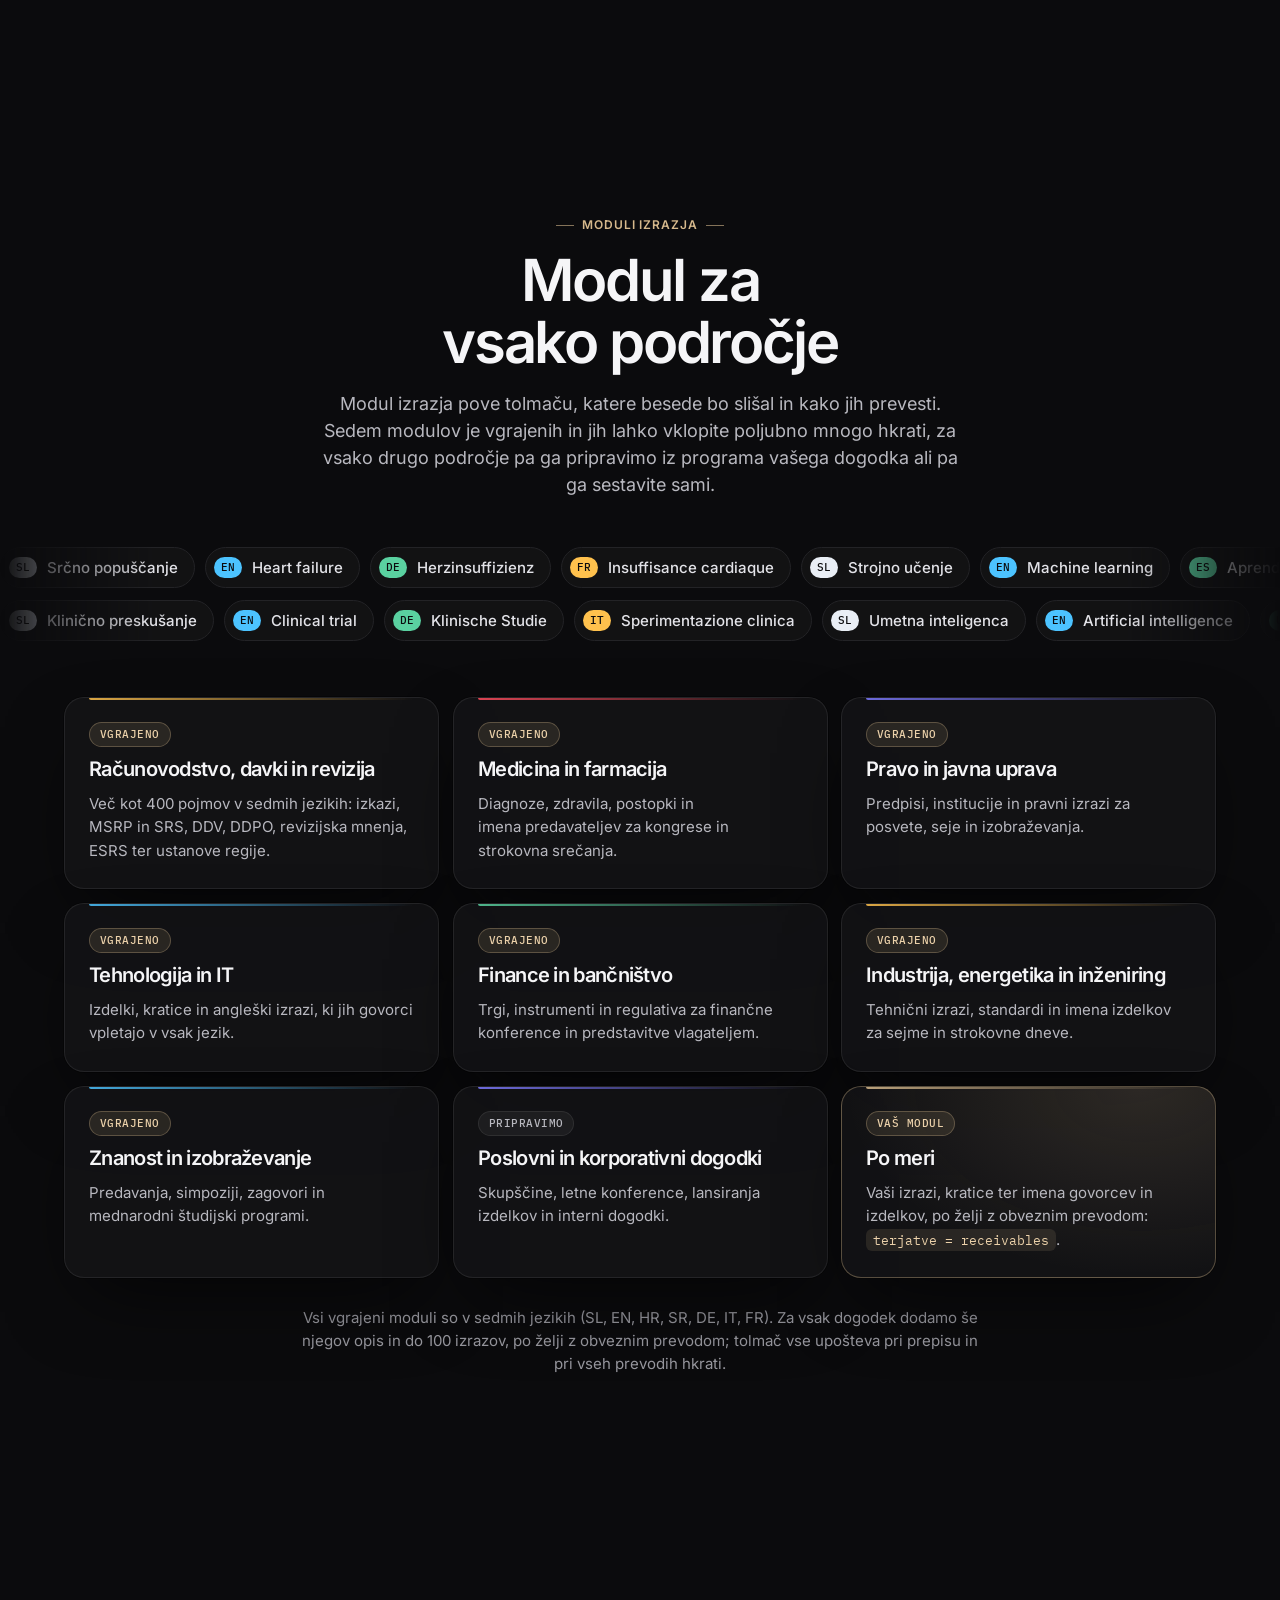
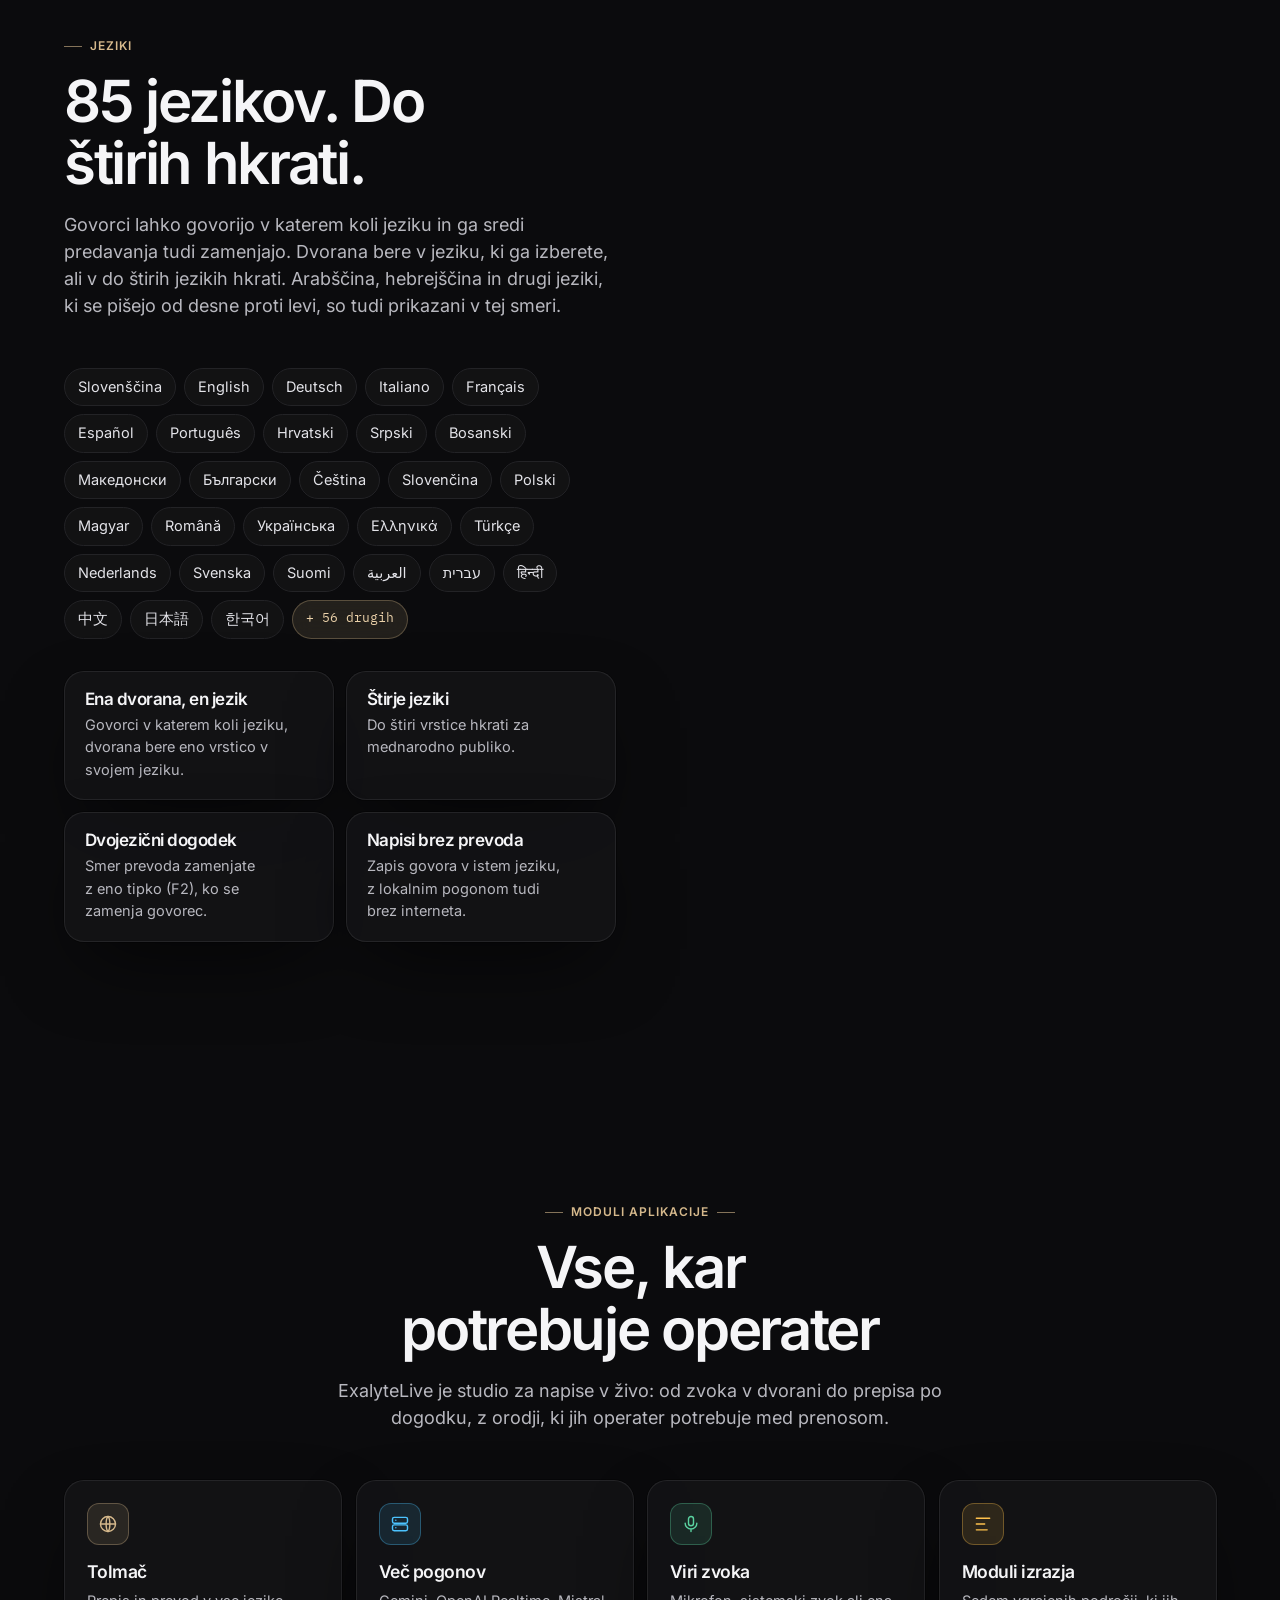
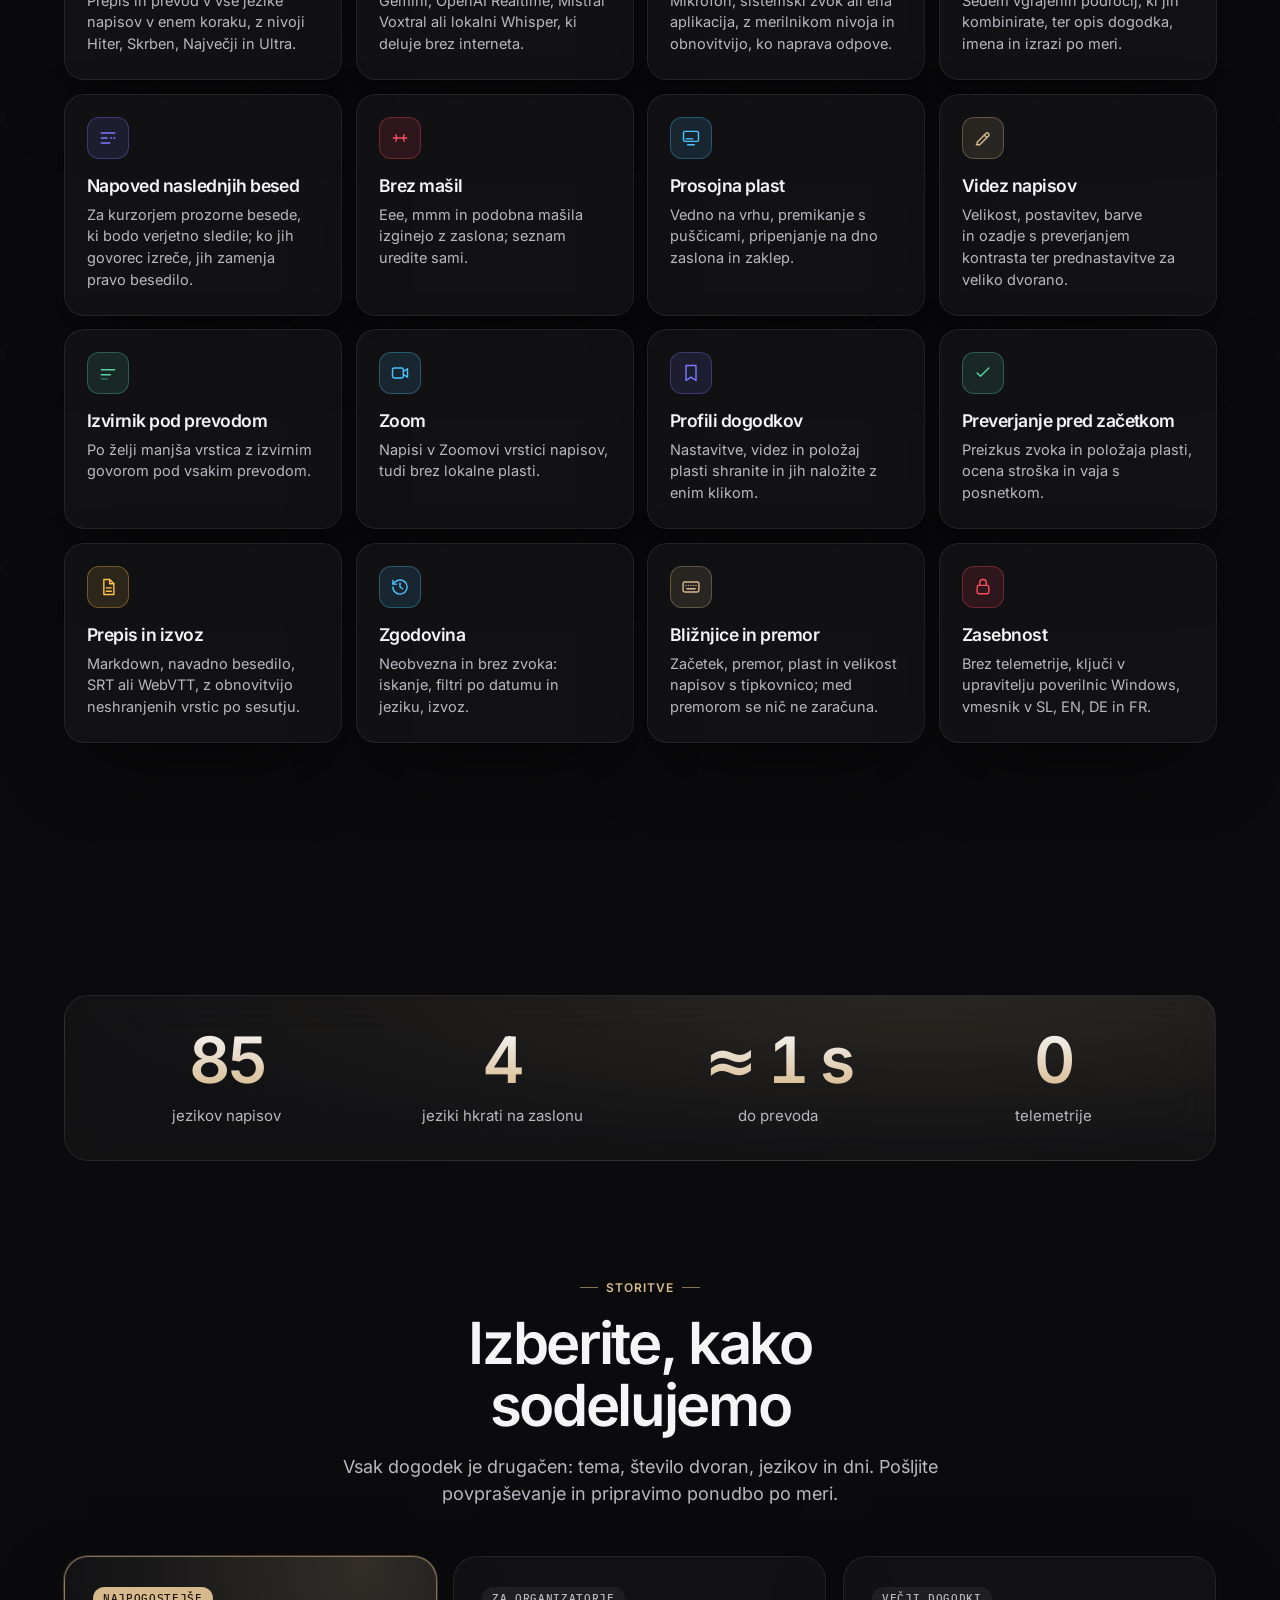
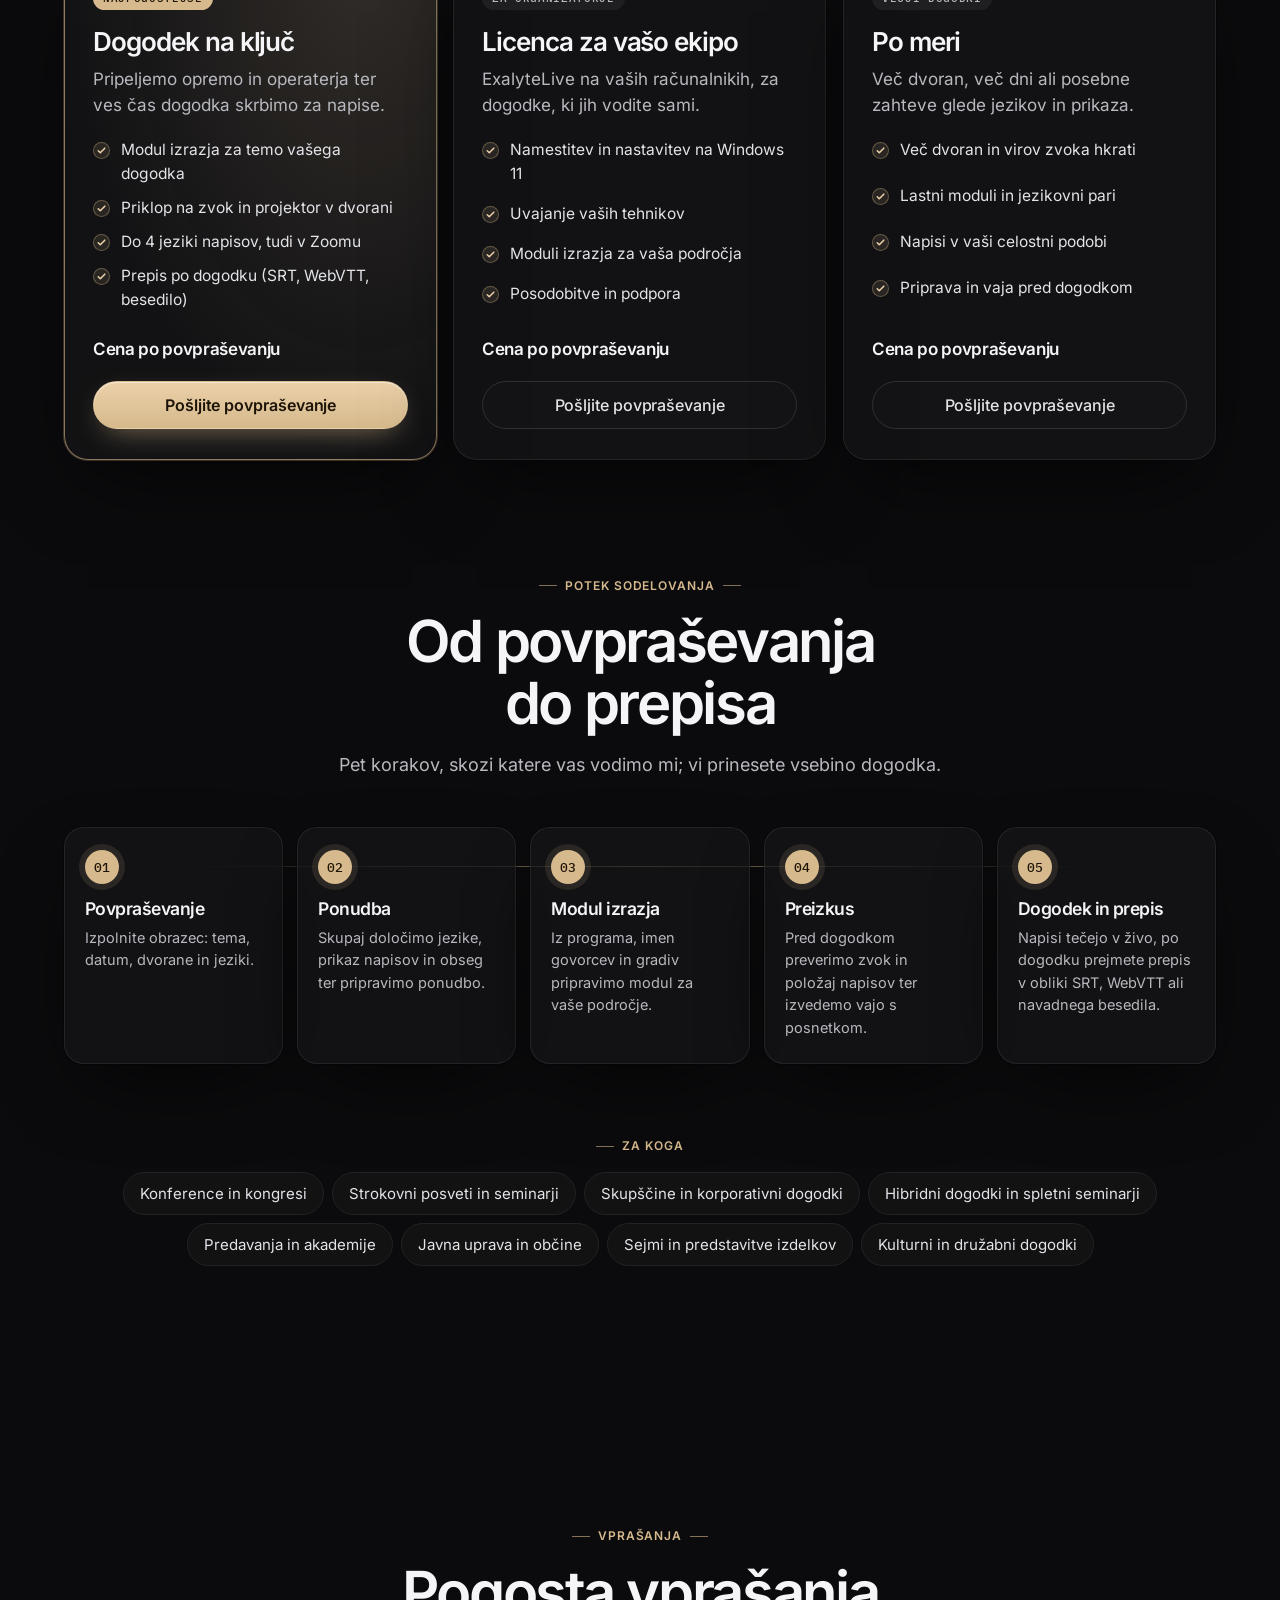
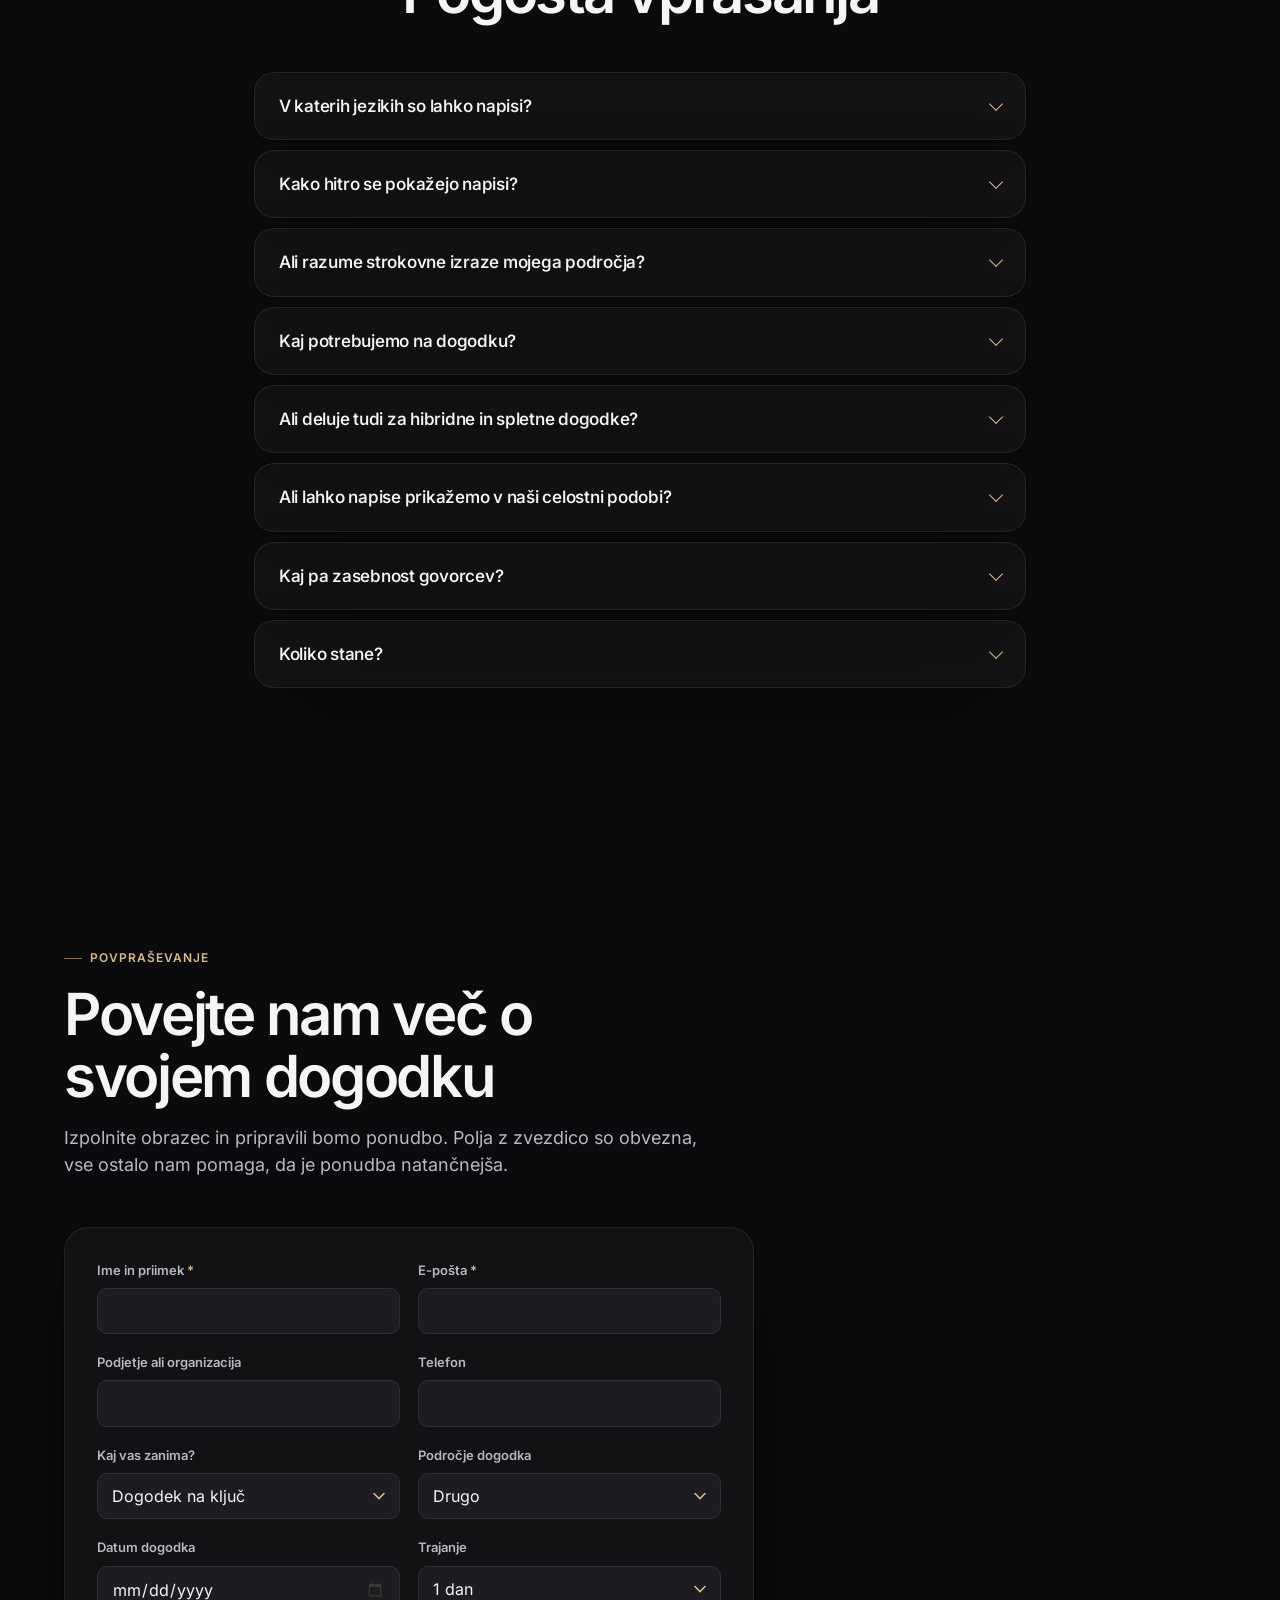
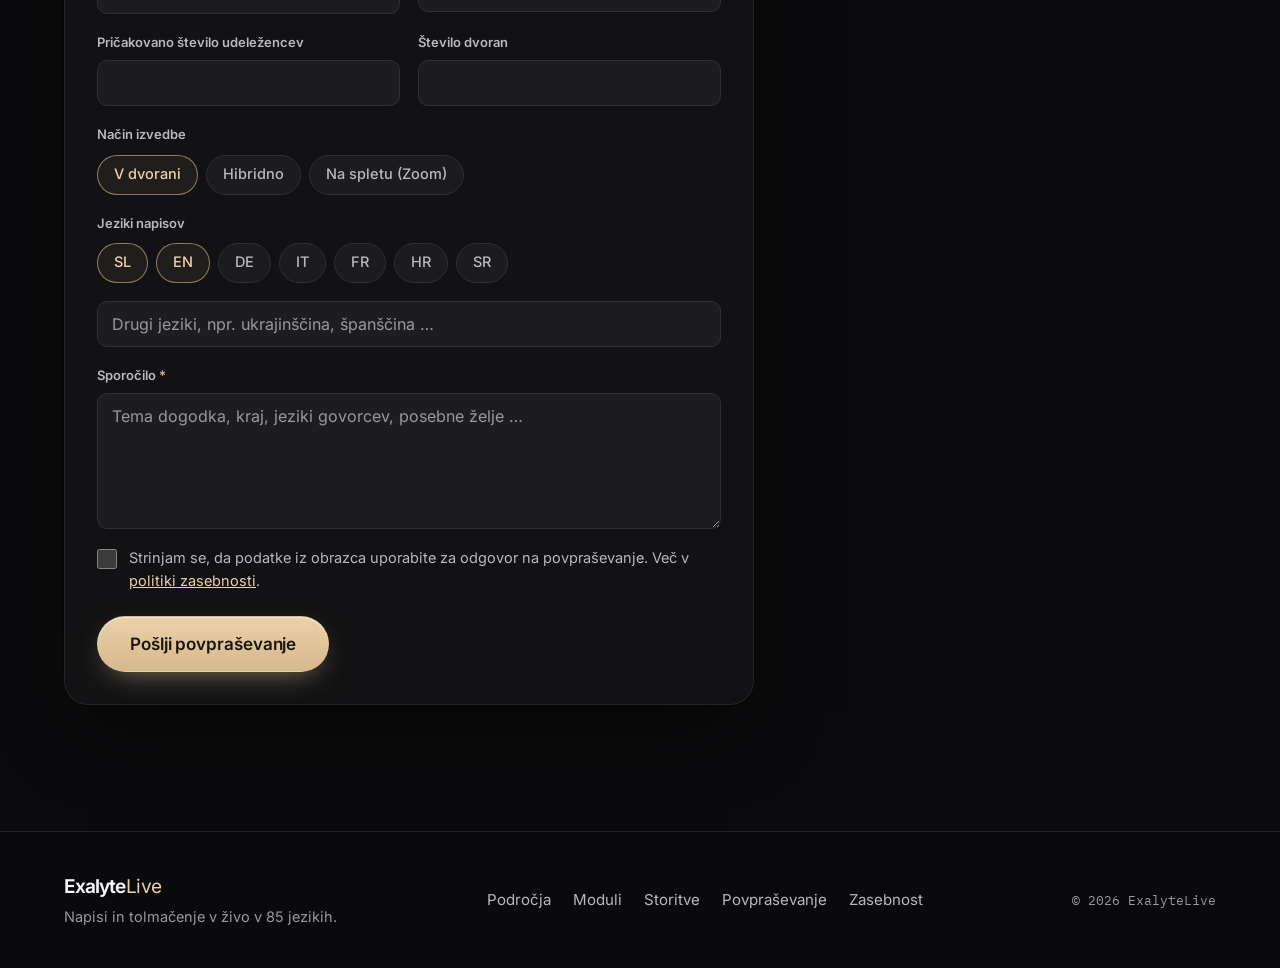
==== commit 23029dcd: "Objava 86ba6b0" ====
--- a/index.html
+++ b/index.html
@@ -101,7 +101,7 @@
 				]
 			}
 		</script>
-		<script type="module" crossorigin src="./assets/main-DBF1bgTT.js"></script>
+		<script type="module" crossorigin src="./assets/main-DLS1H7aT.js"></script>
 		<link rel="modulepreload" crossorigin href="./assets/i18n-DmMzEARO.js">
 		<link rel="stylesheet" crossorigin href="./assets/i18n-DNE_9-uU.css">
 		<link rel="stylesheet" crossorigin href="./assets/main-DVCAyn8-.css">
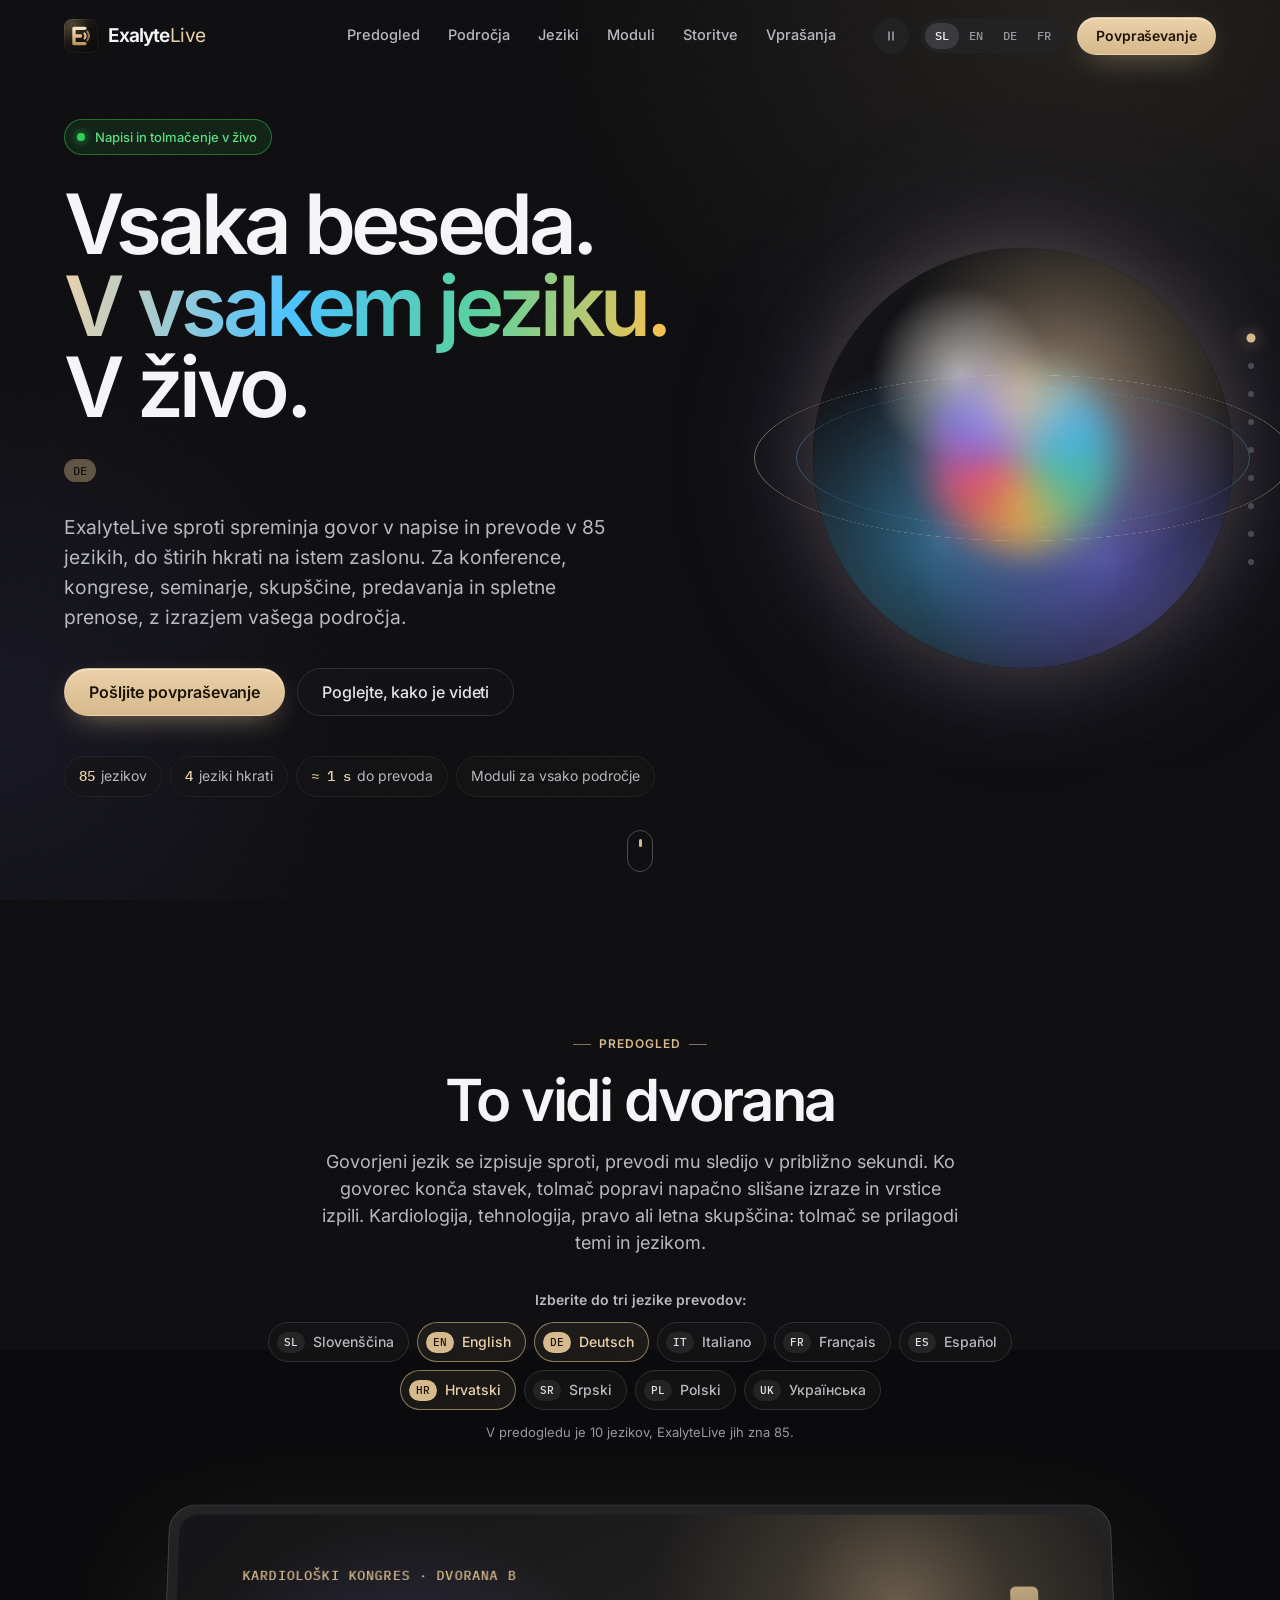
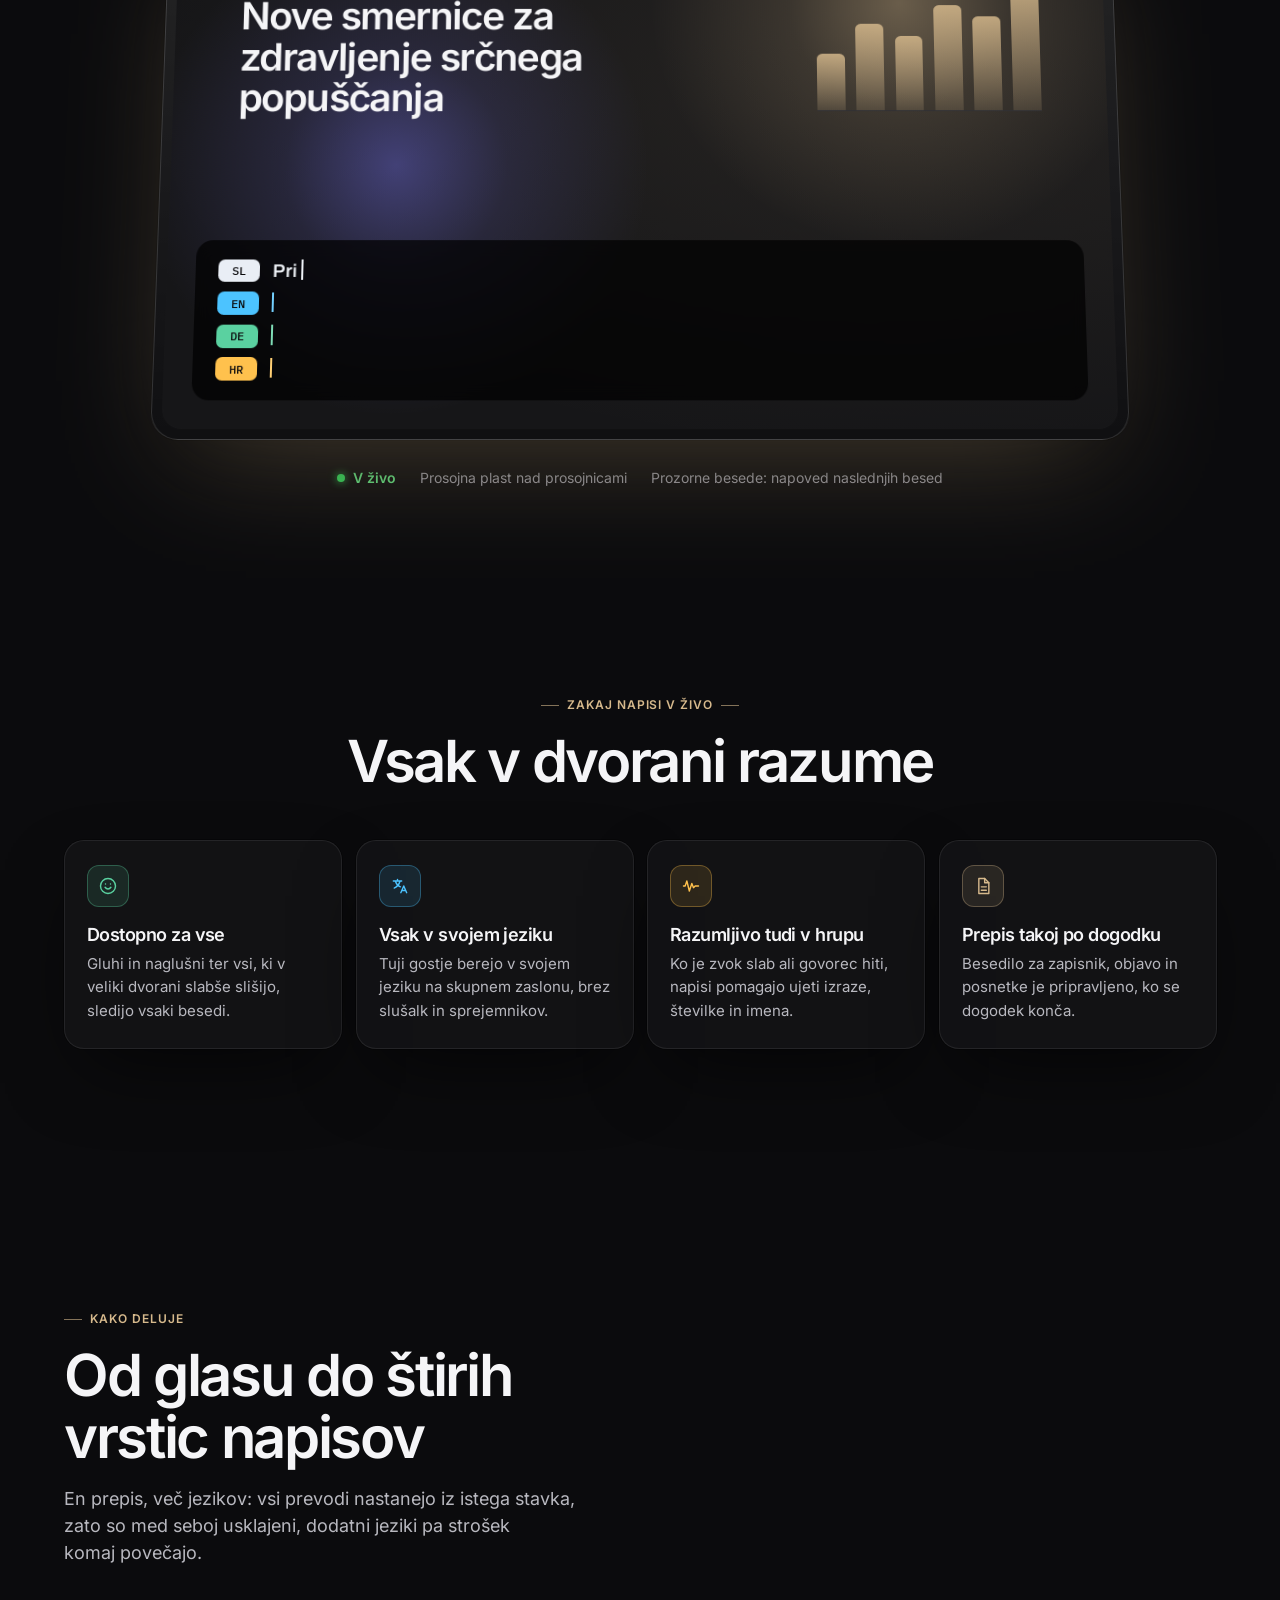
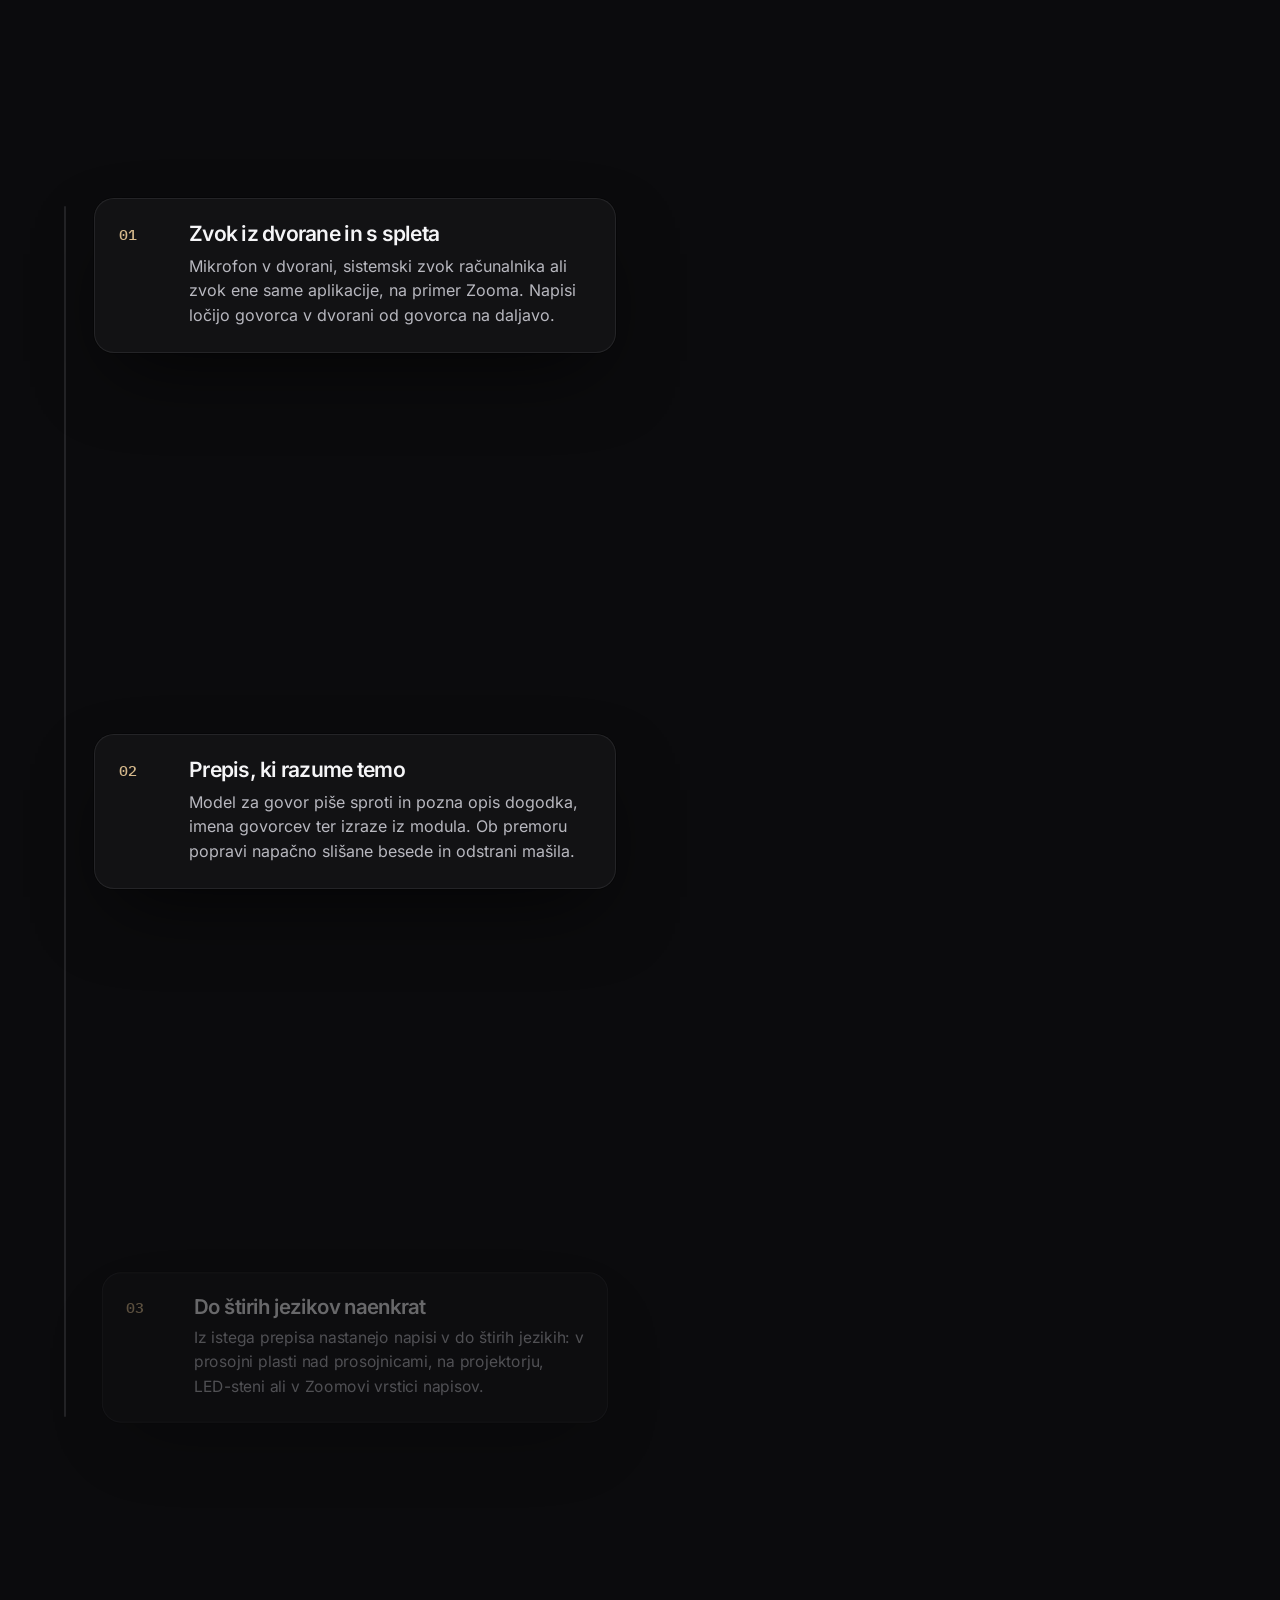
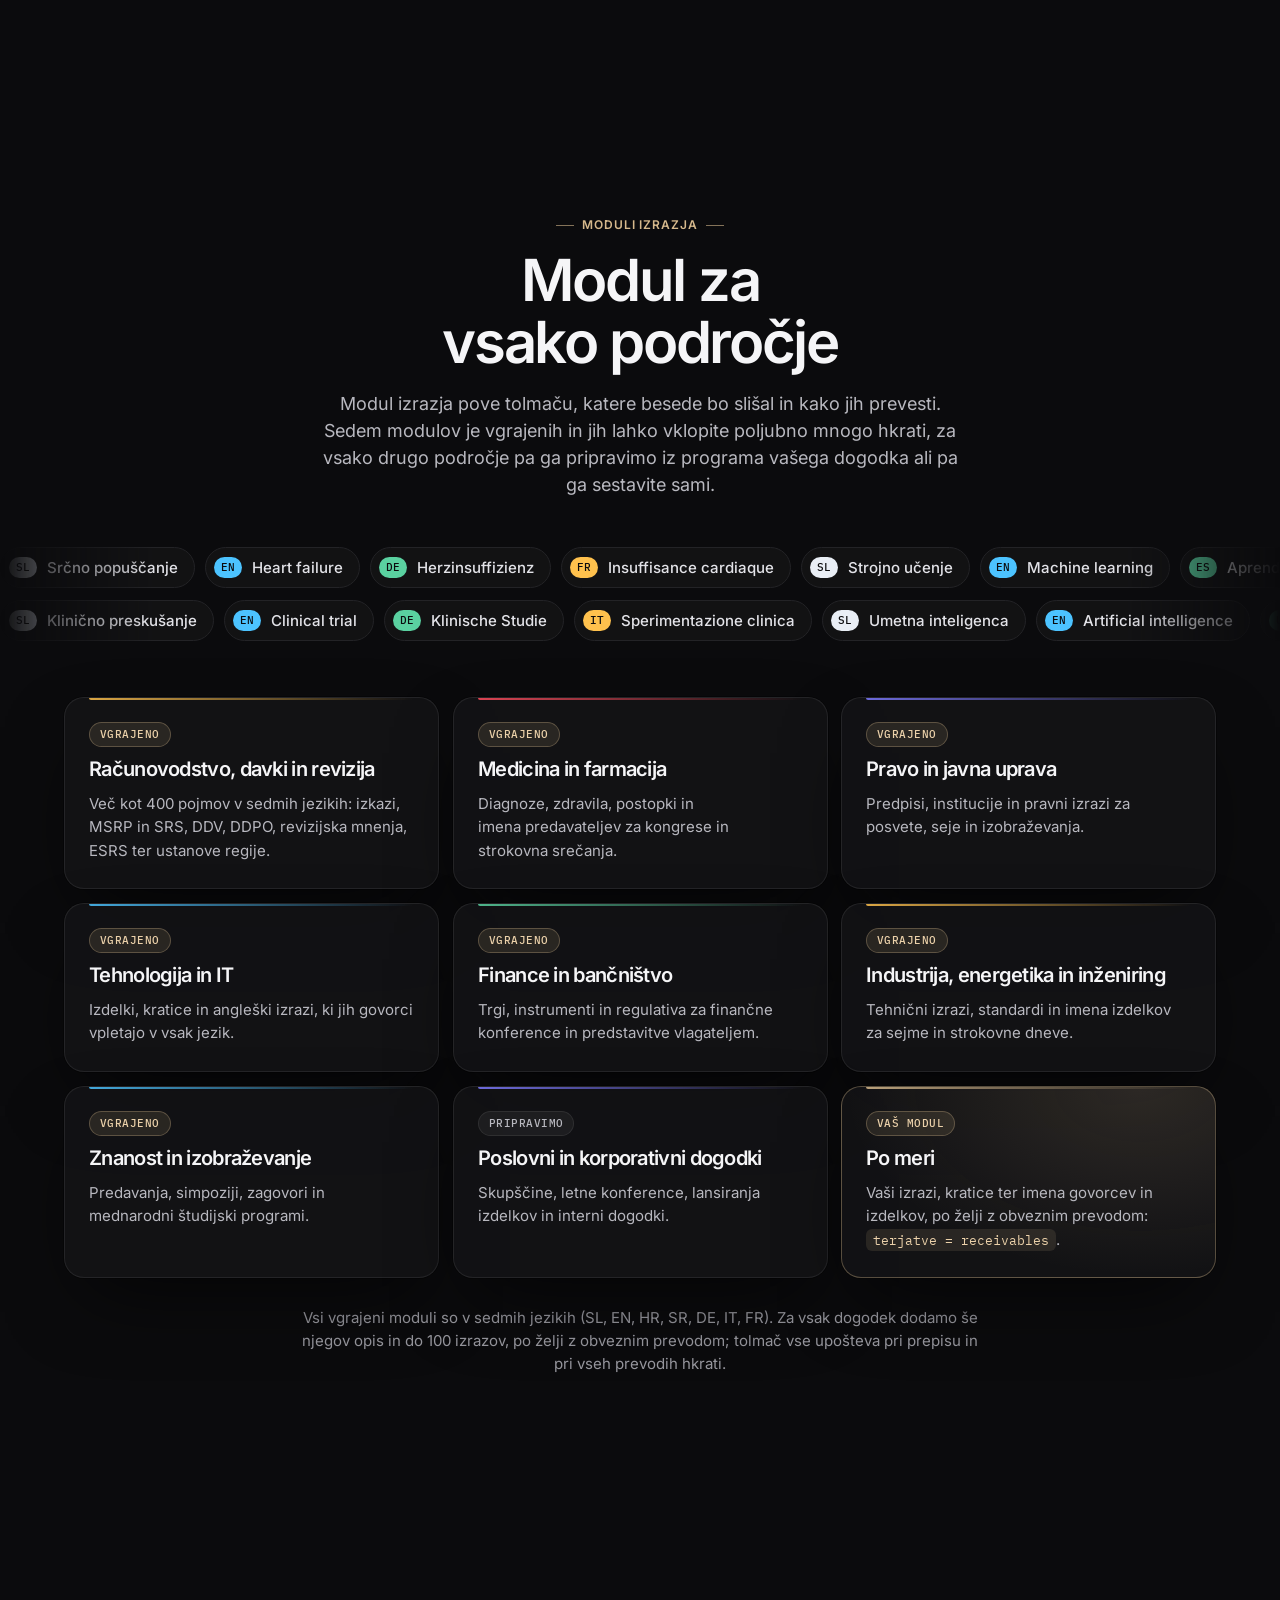
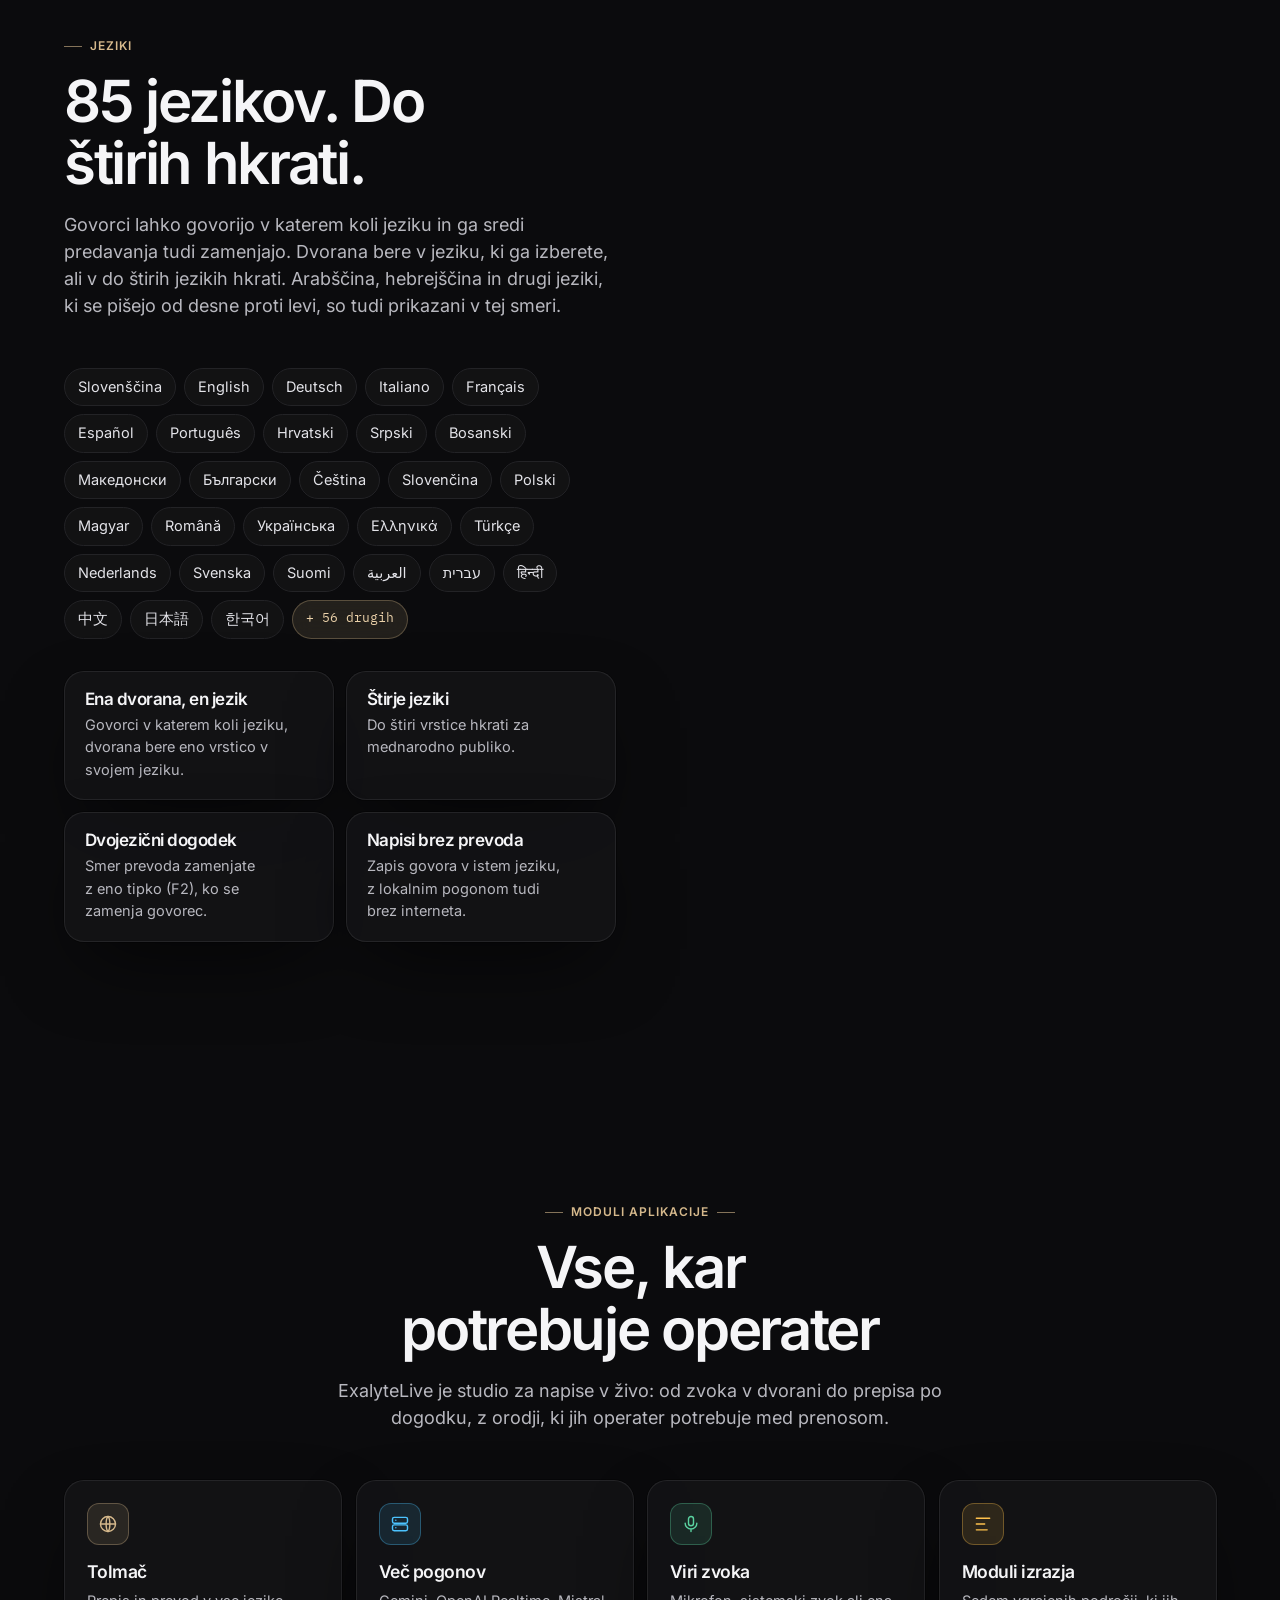
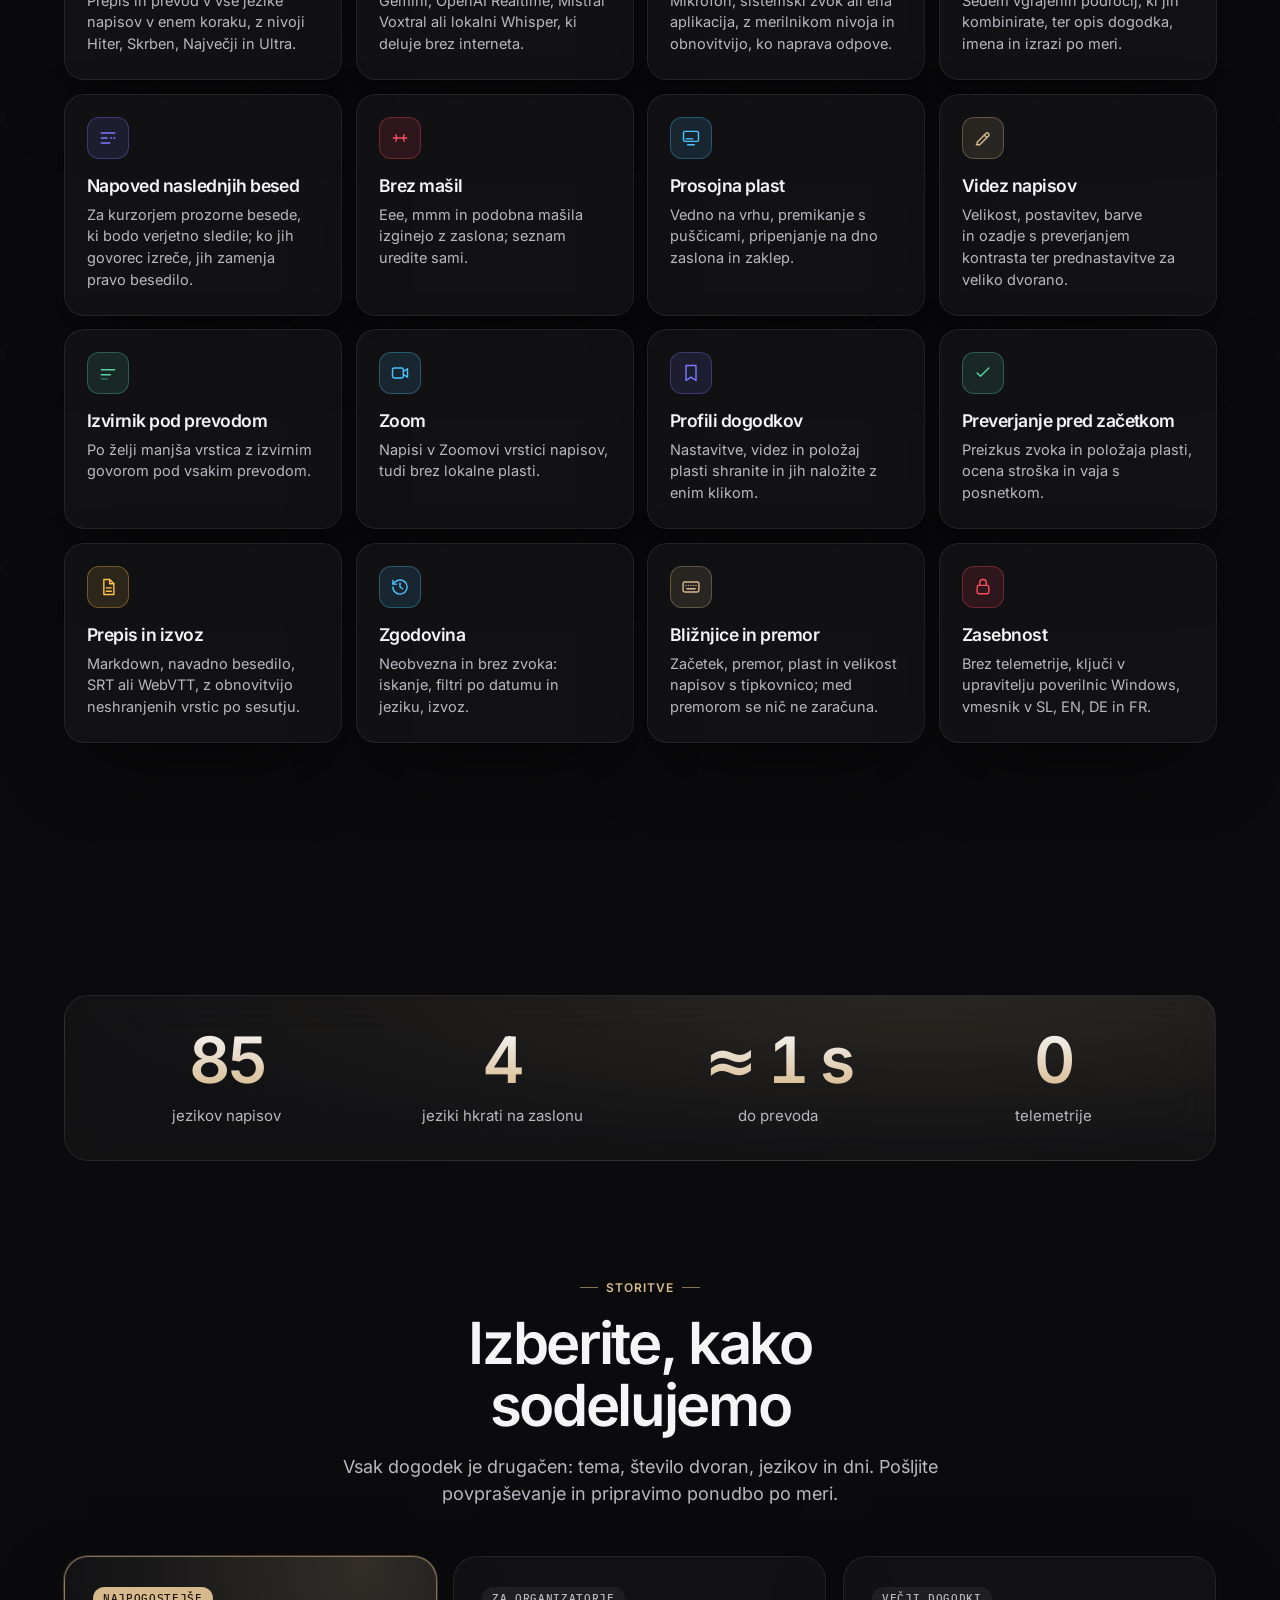
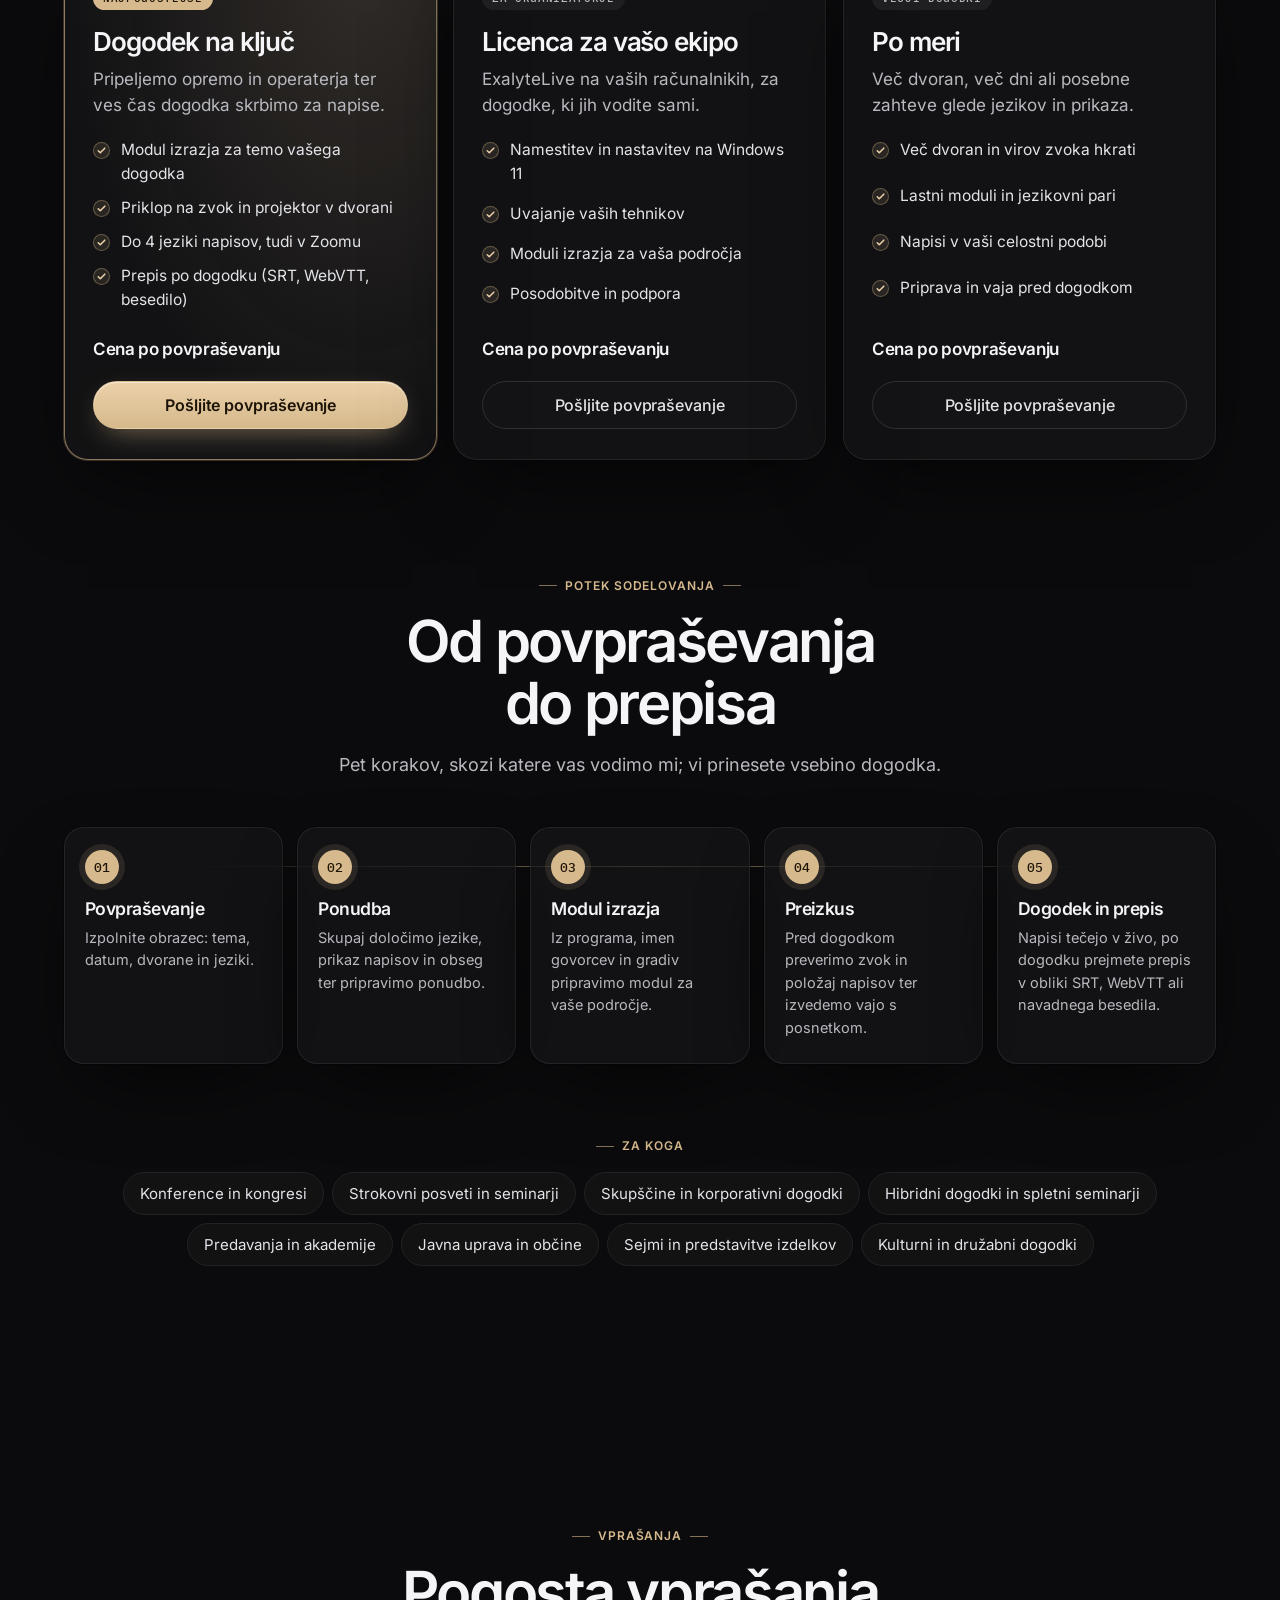
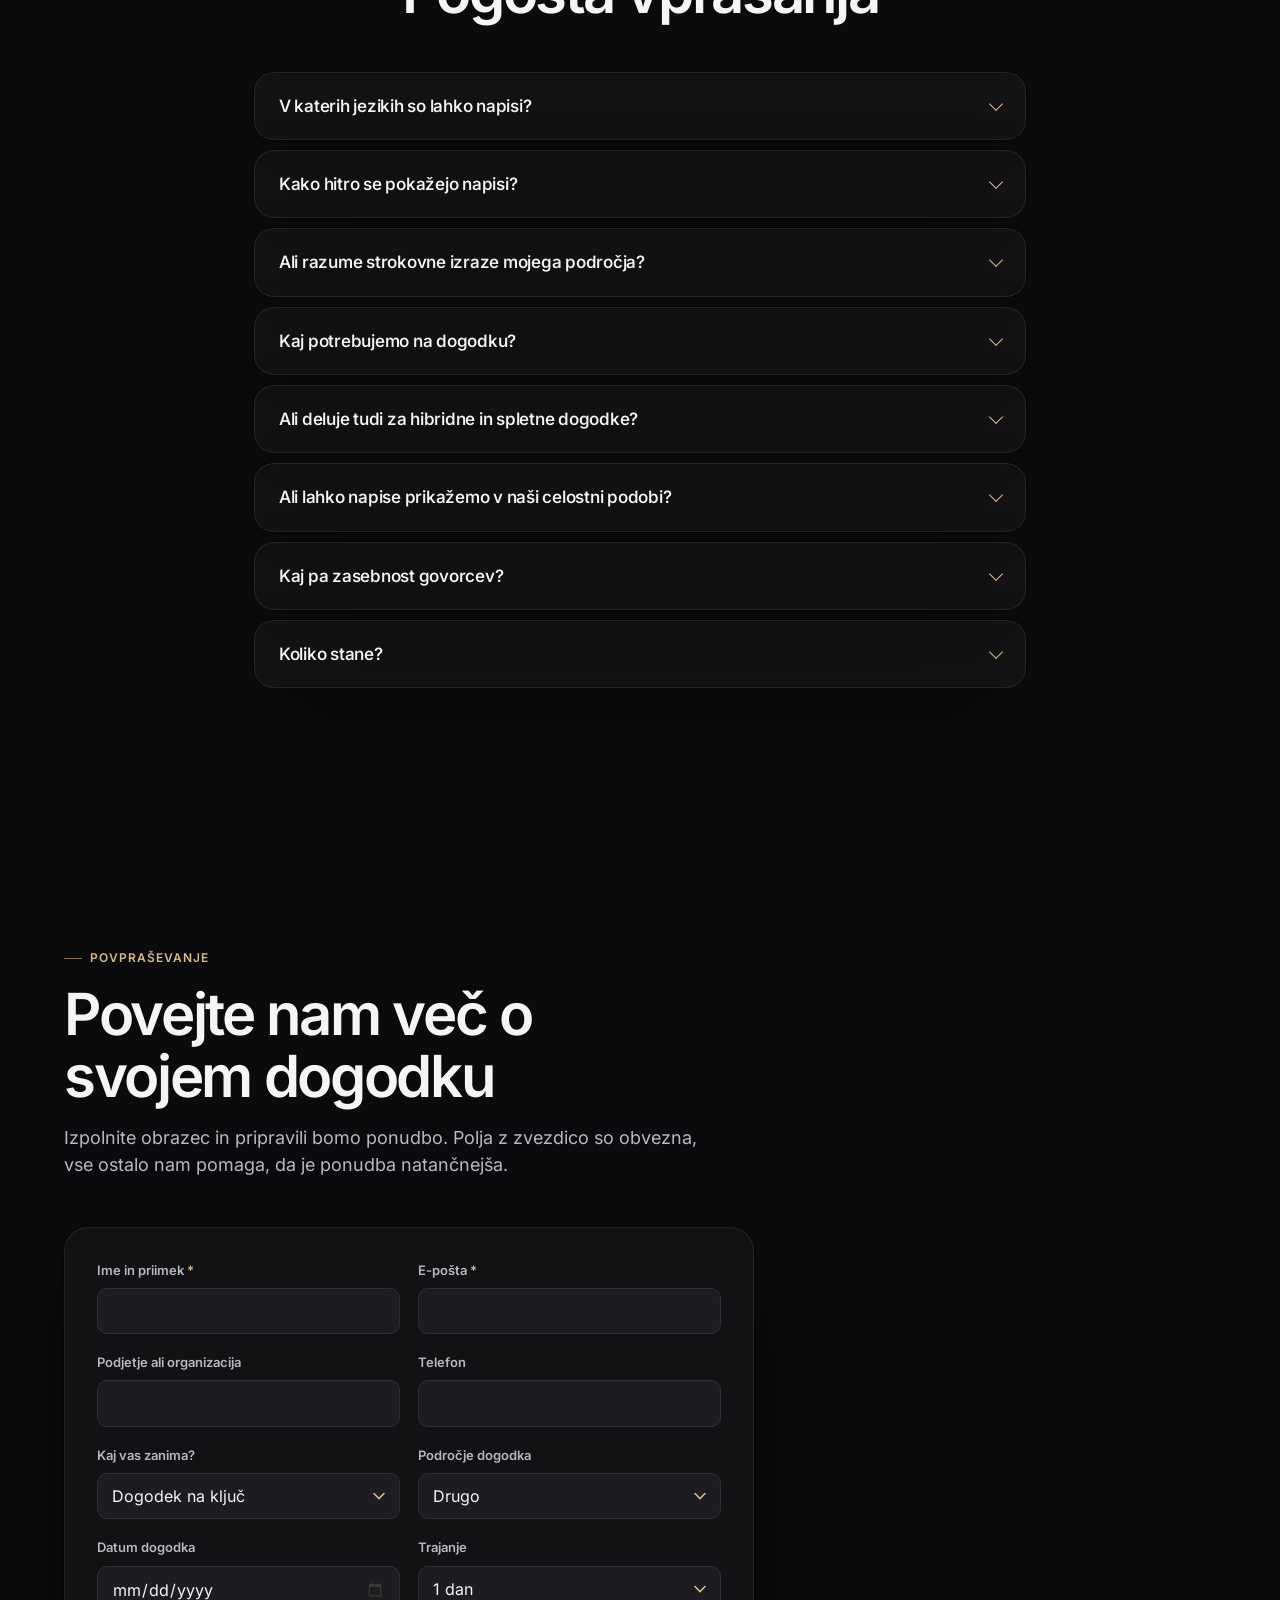
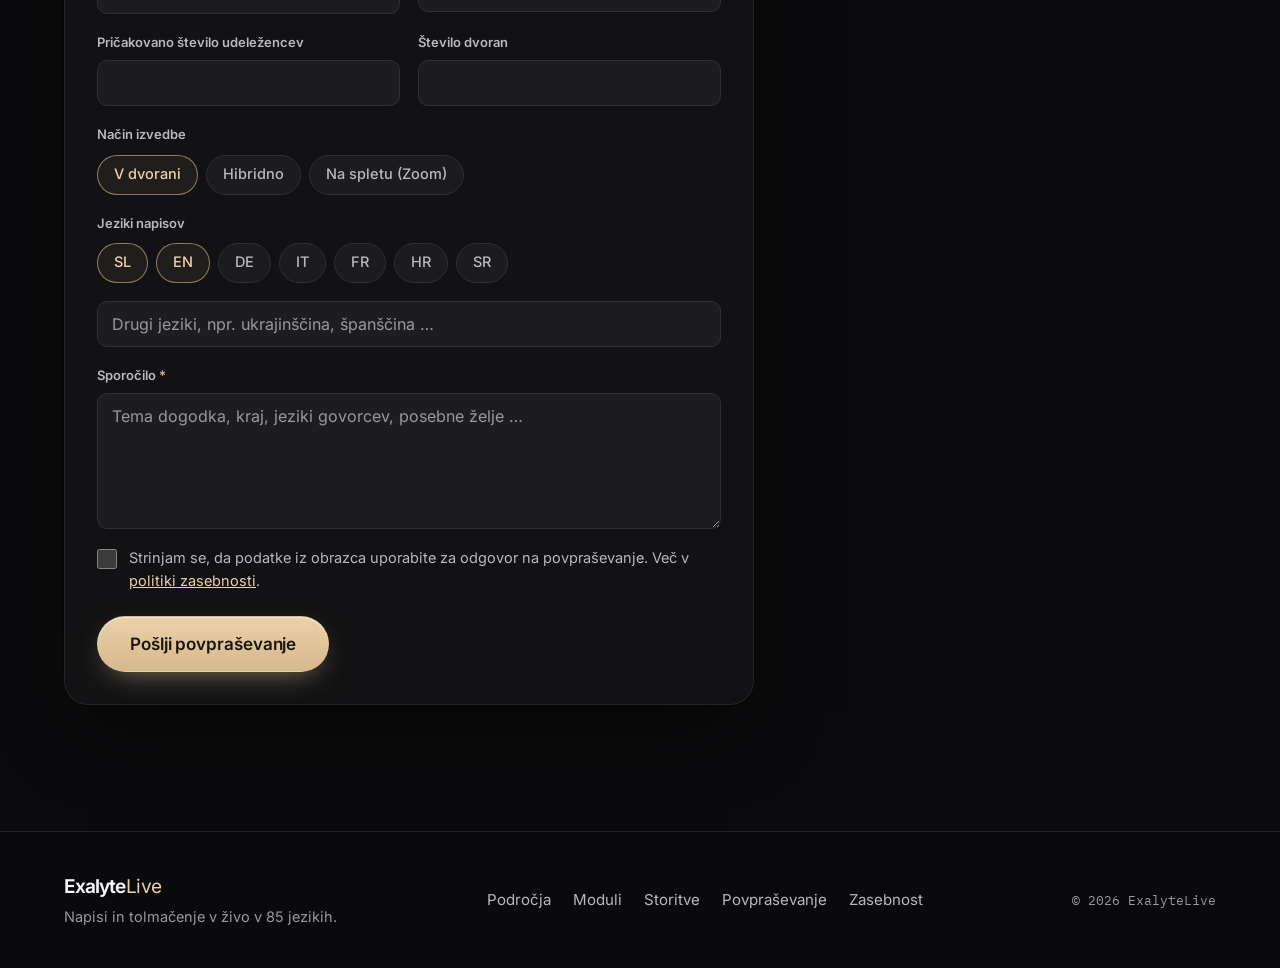
==== commit 94f1bb08: "Objava d110cfd" ====
--- a/index.html
+++ b/index.html
@@ -101,7 +101,7 @@
 				]
 			}
 		</script>
-		<script type="module" crossorigin src="./assets/main-DLS1H7aT.js"></script>
+		<script type="module" crossorigin src="./assets/main-C8gpanVx.js"></script>
 		<link rel="modulepreload" crossorigin href="./assets/i18n-DmMzEARO.js">
 		<link rel="stylesheet" crossorigin href="./assets/i18n-DNE_9-uU.css">
 		<link rel="stylesheet" crossorigin href="./assets/main-DVCAyn8-.css">
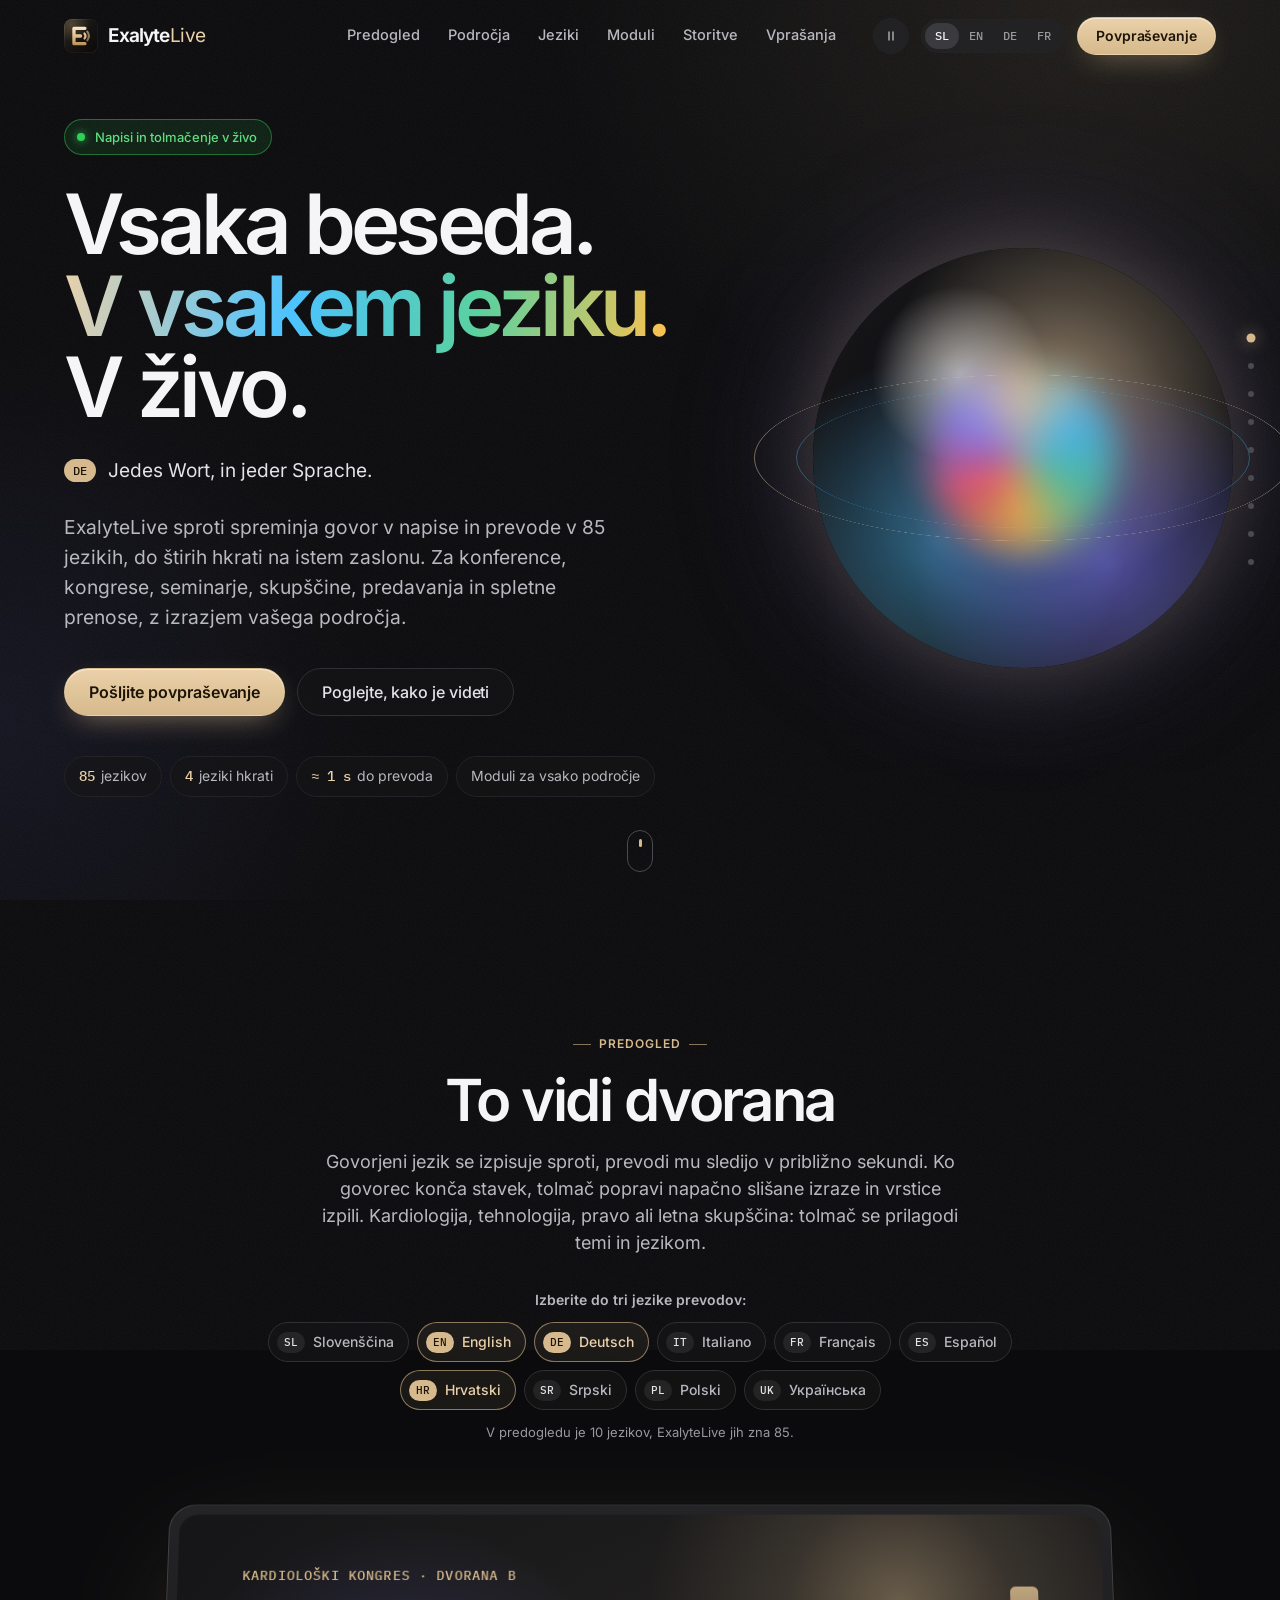
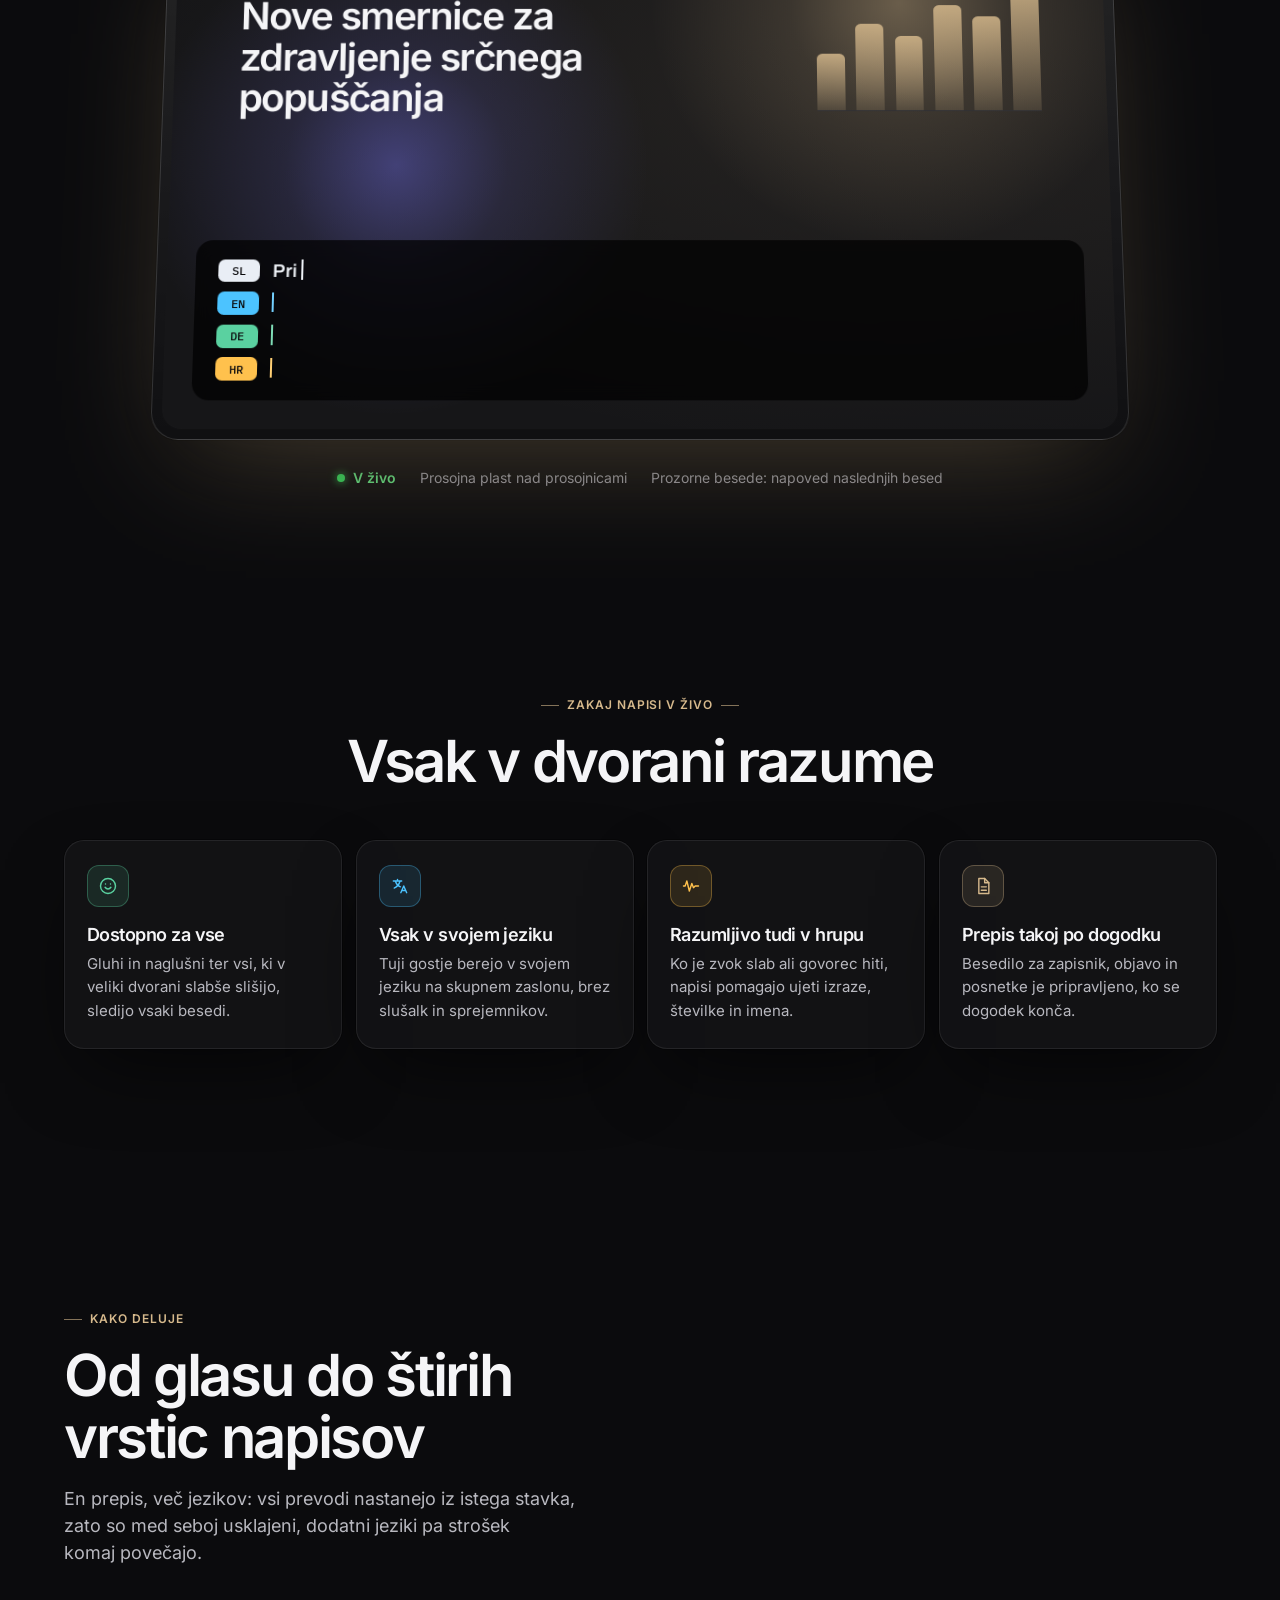
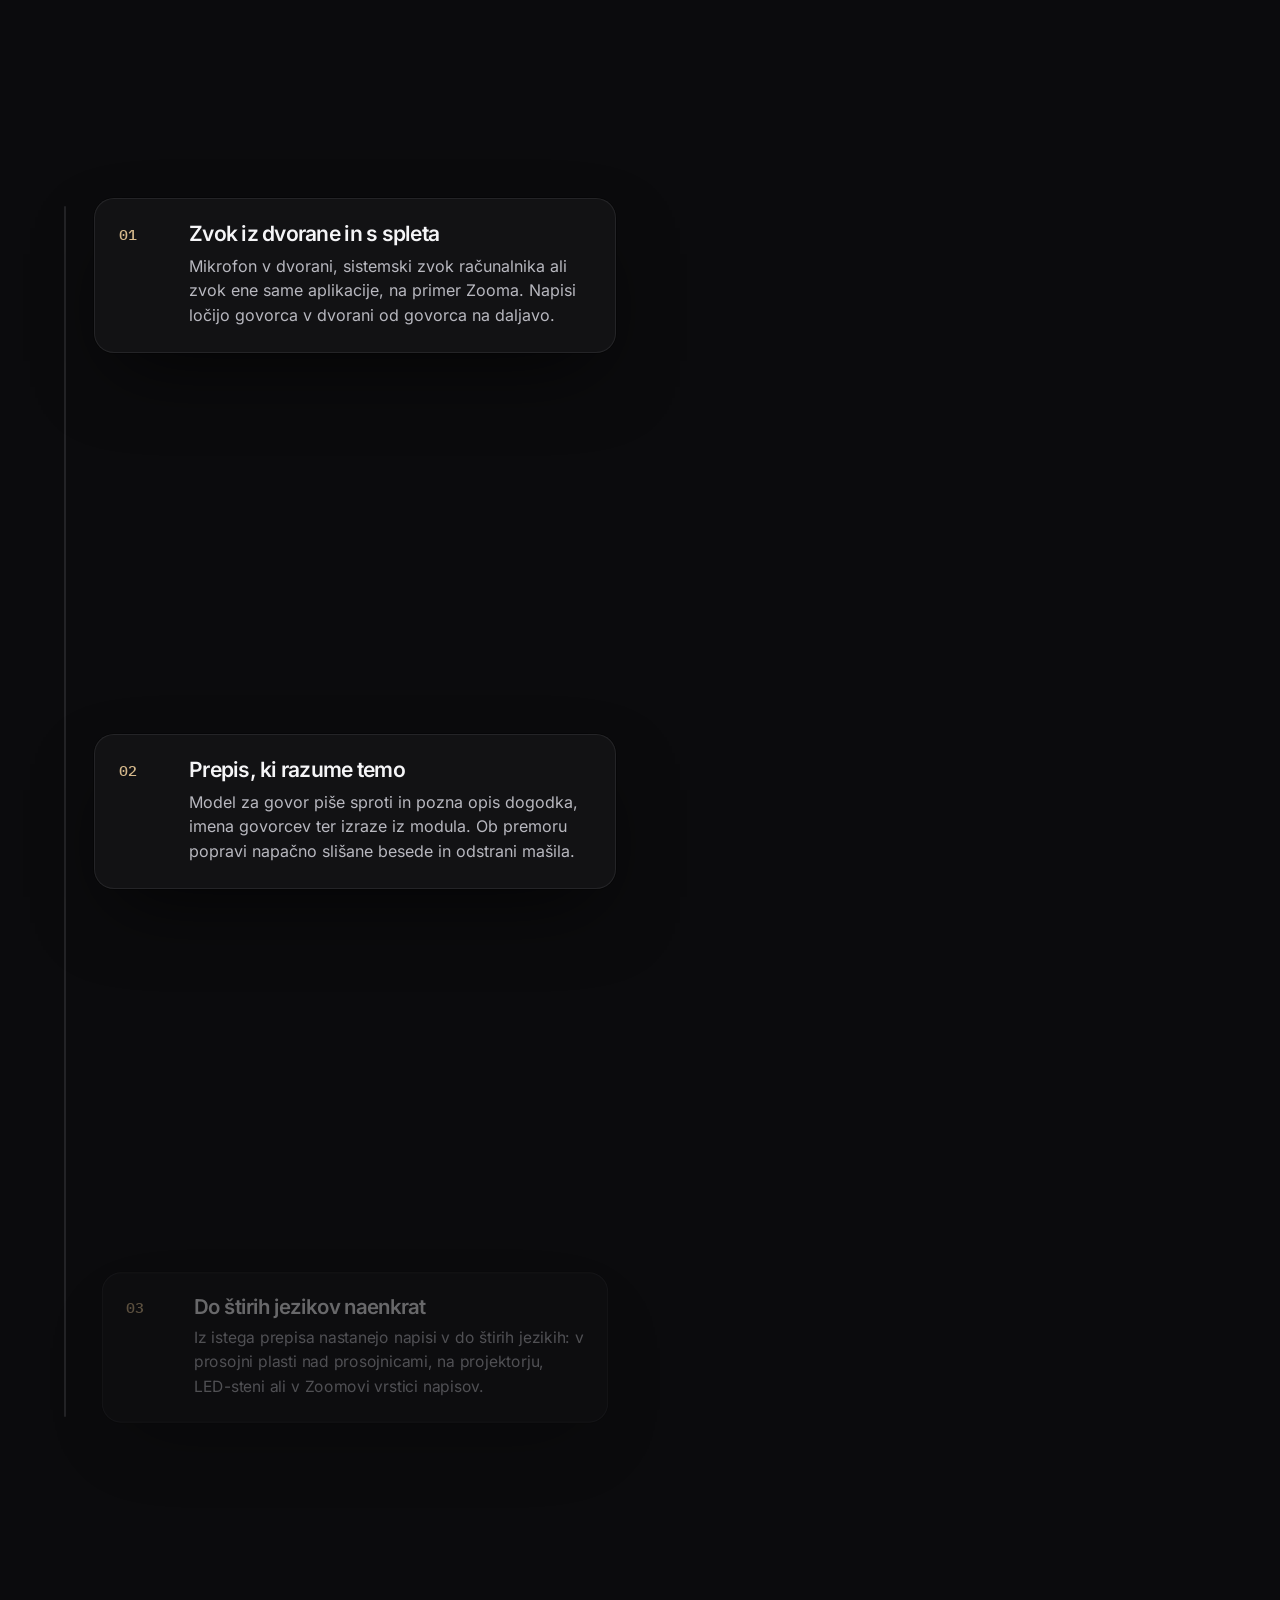
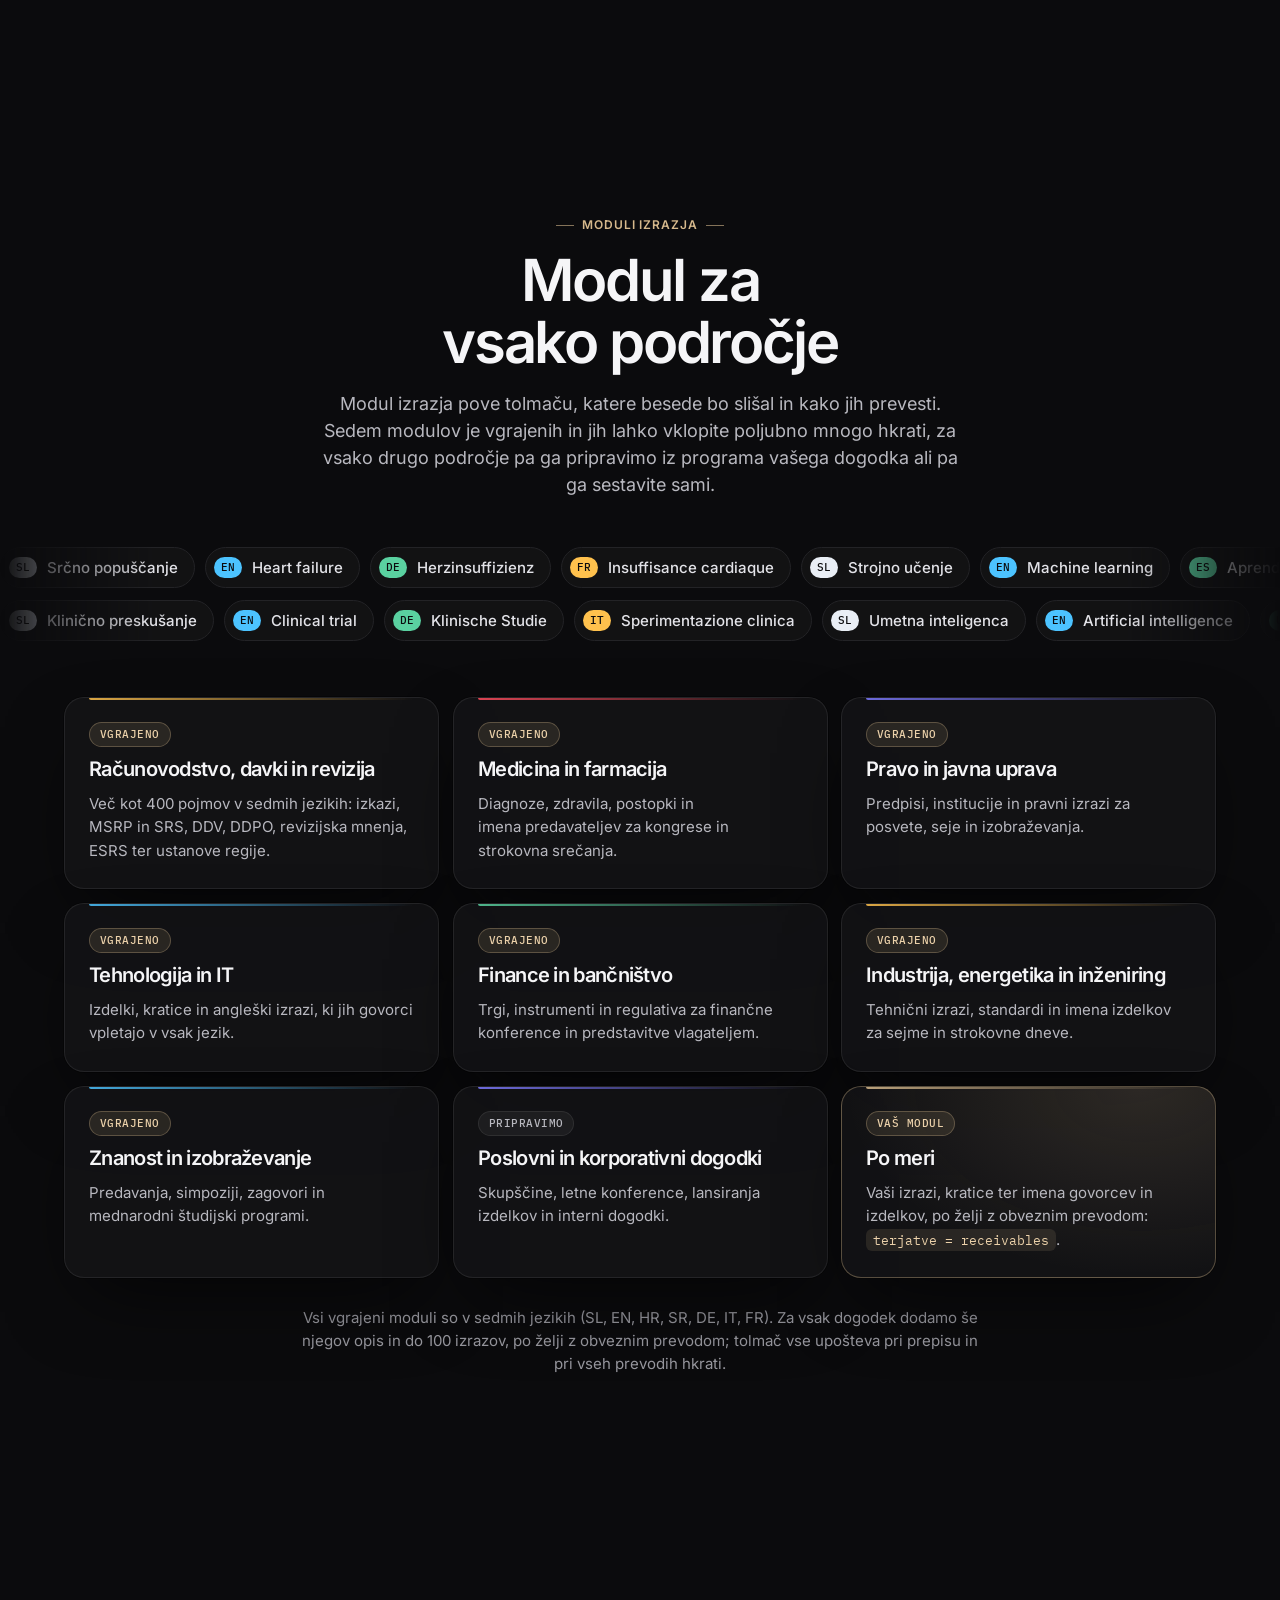
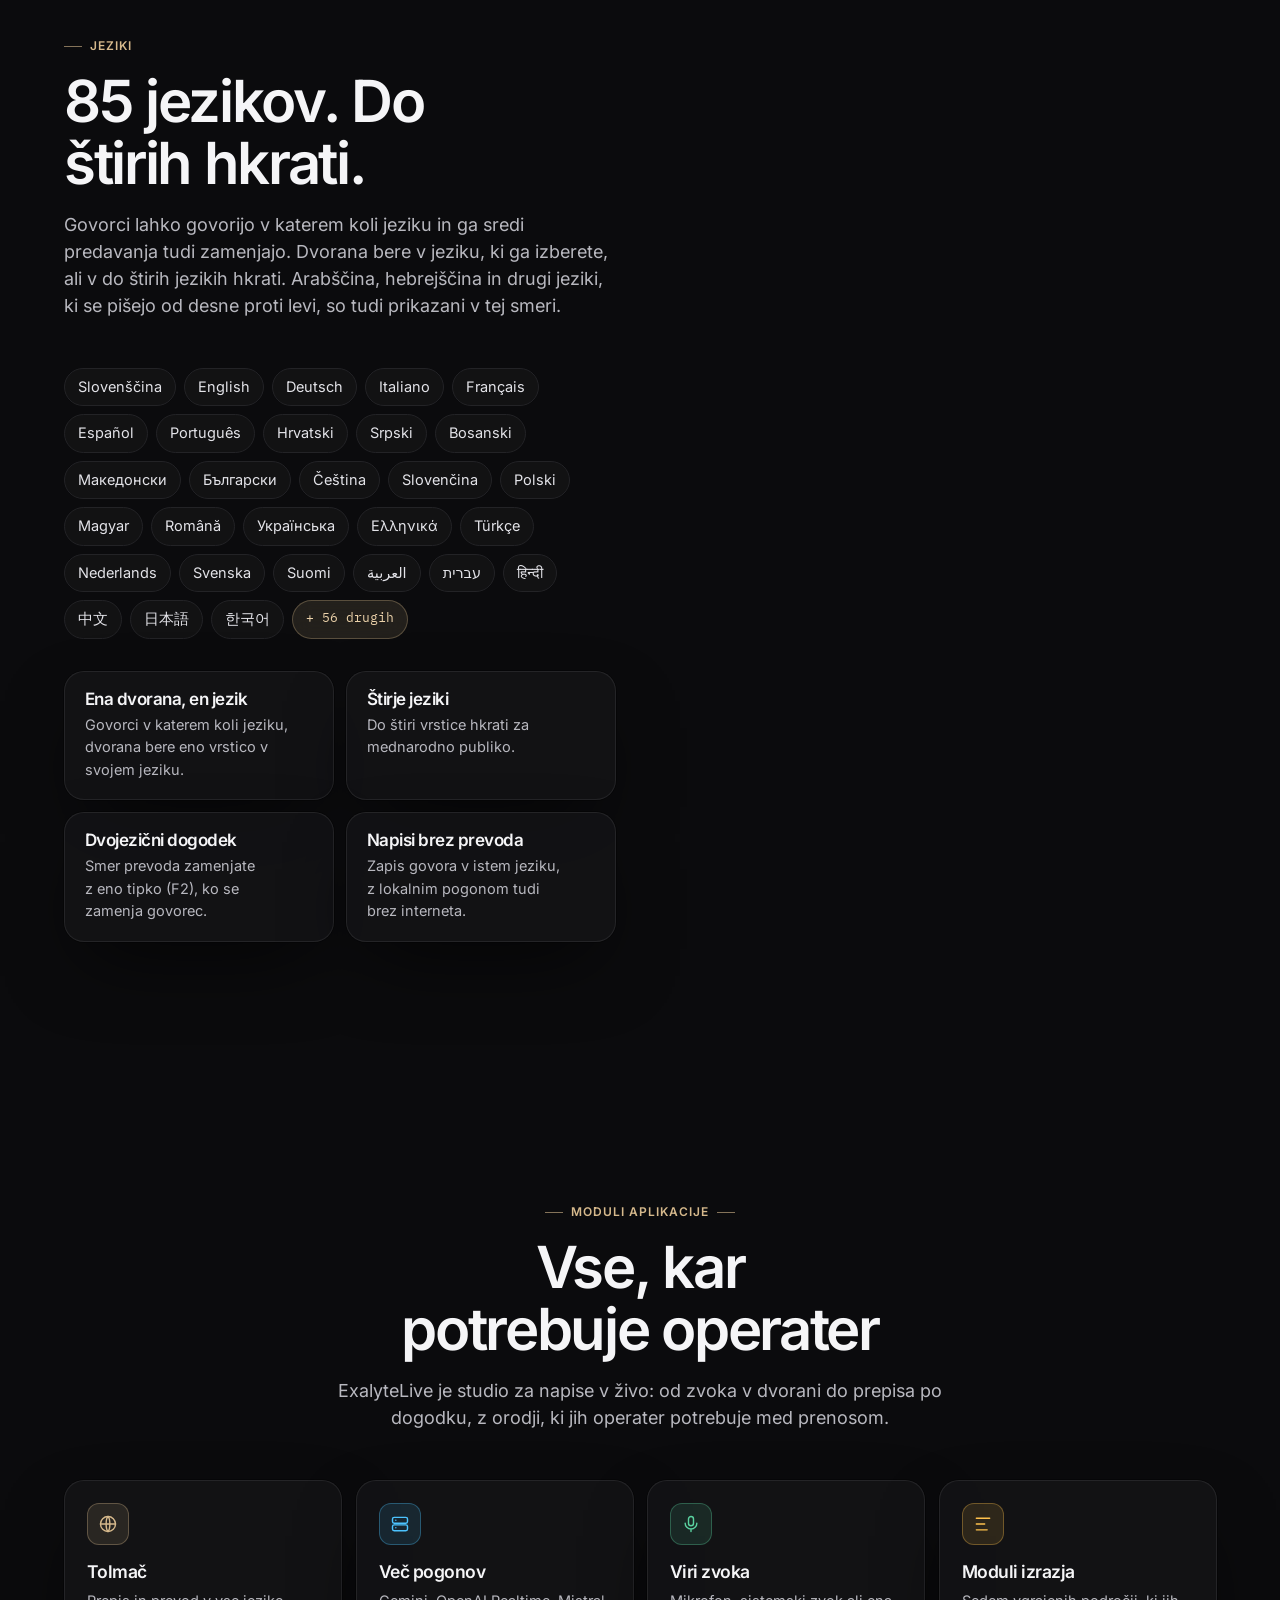
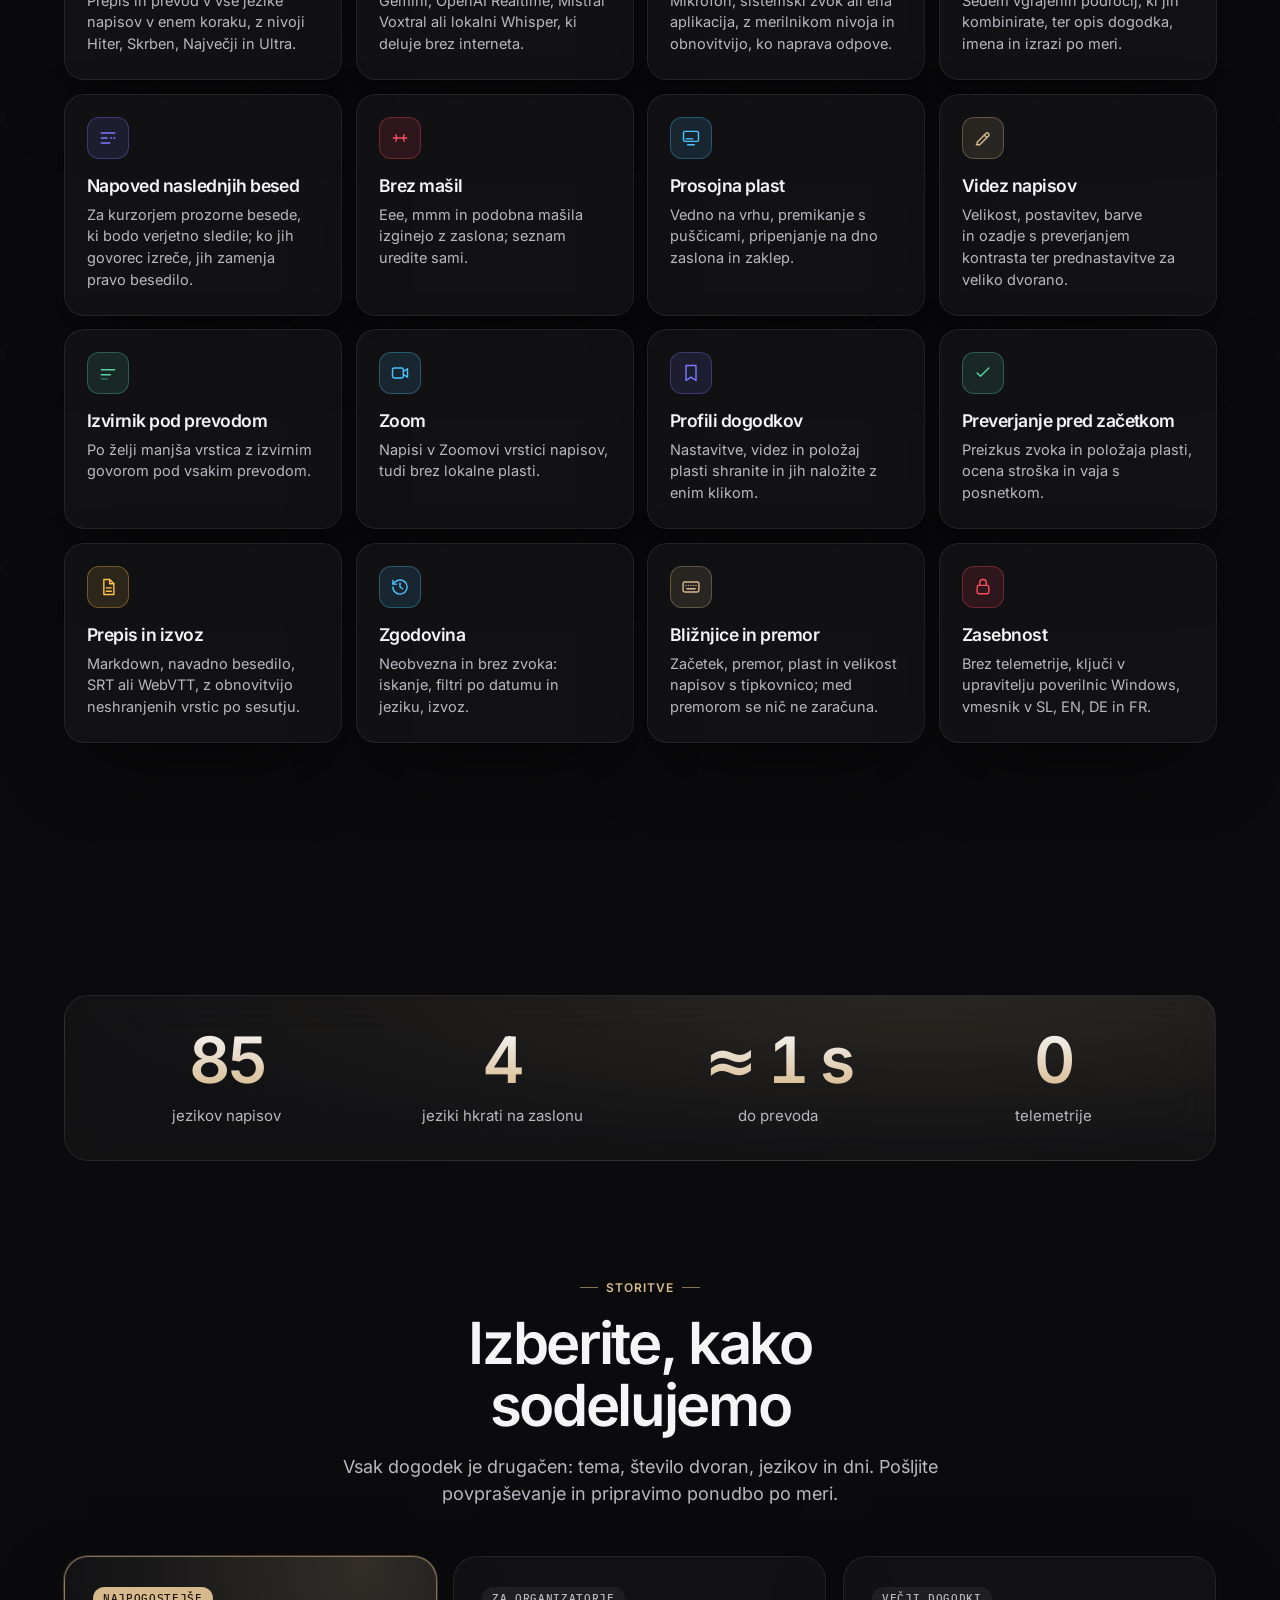
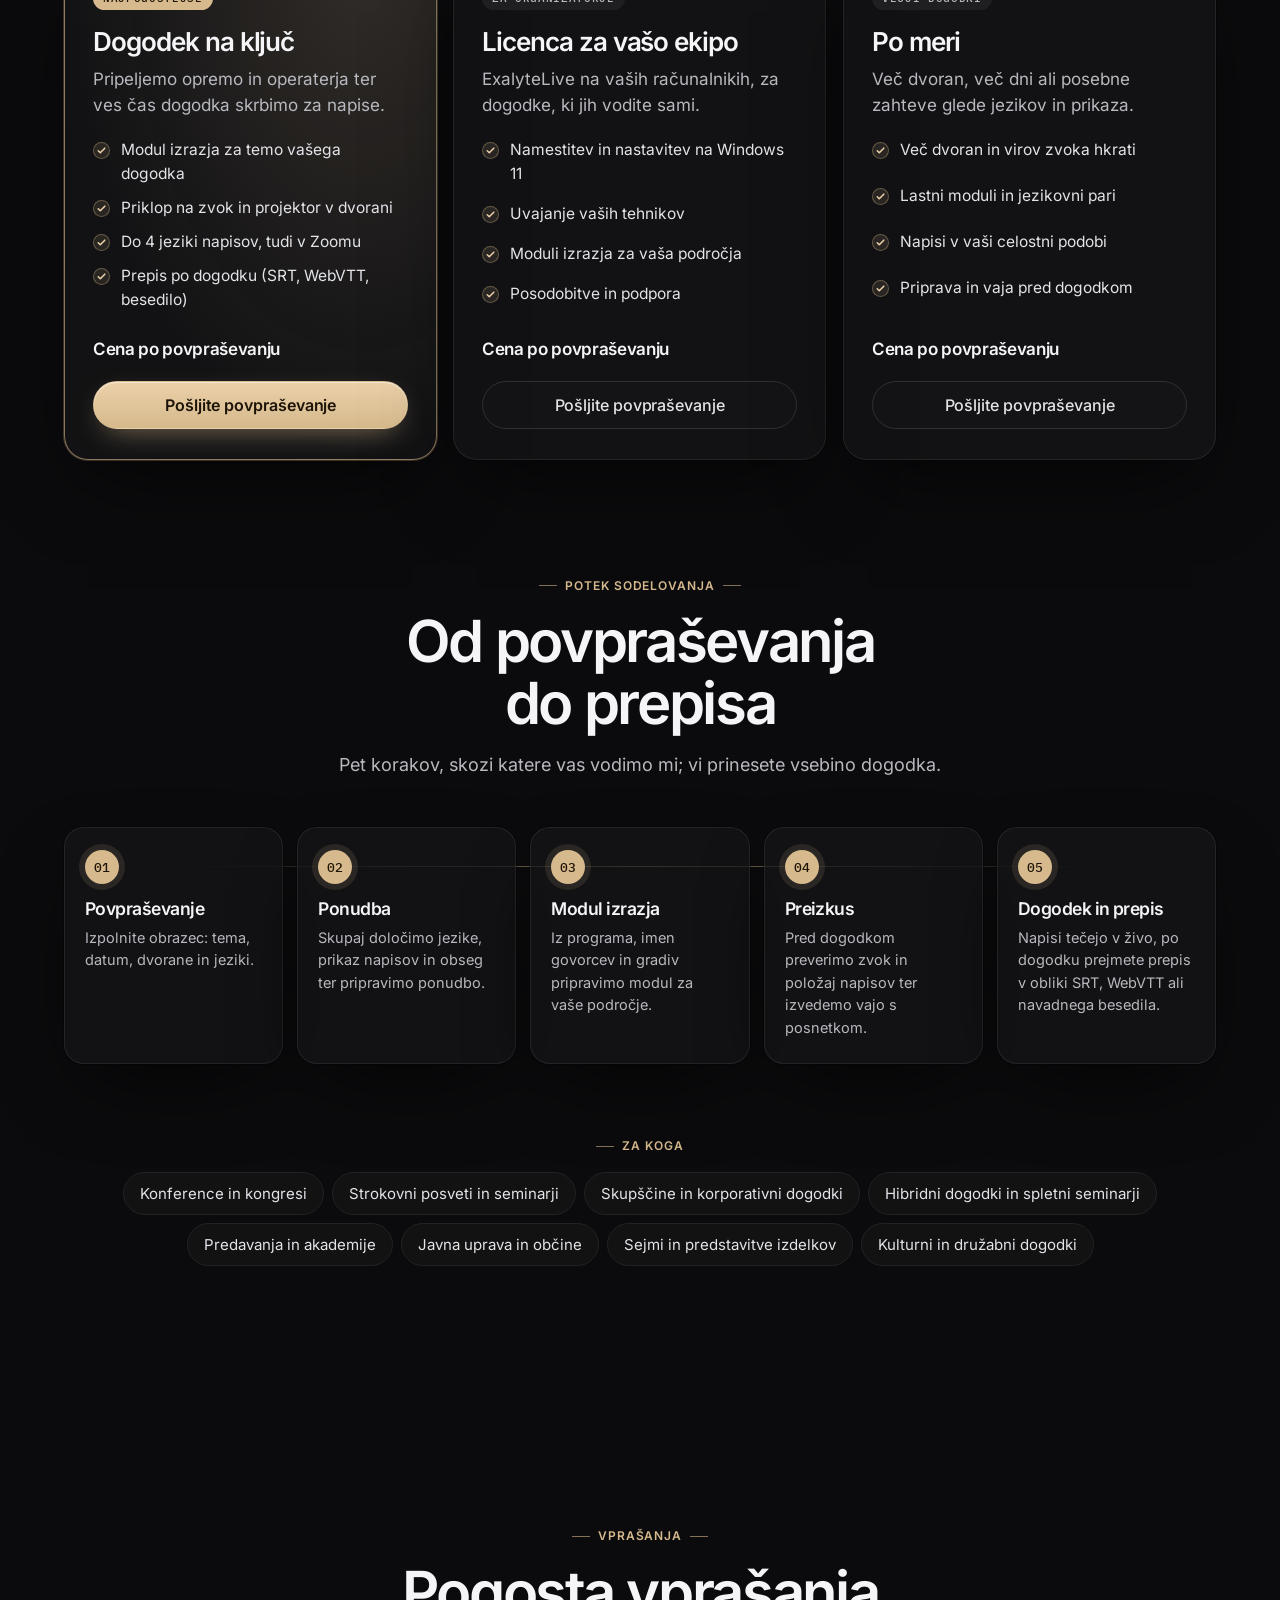
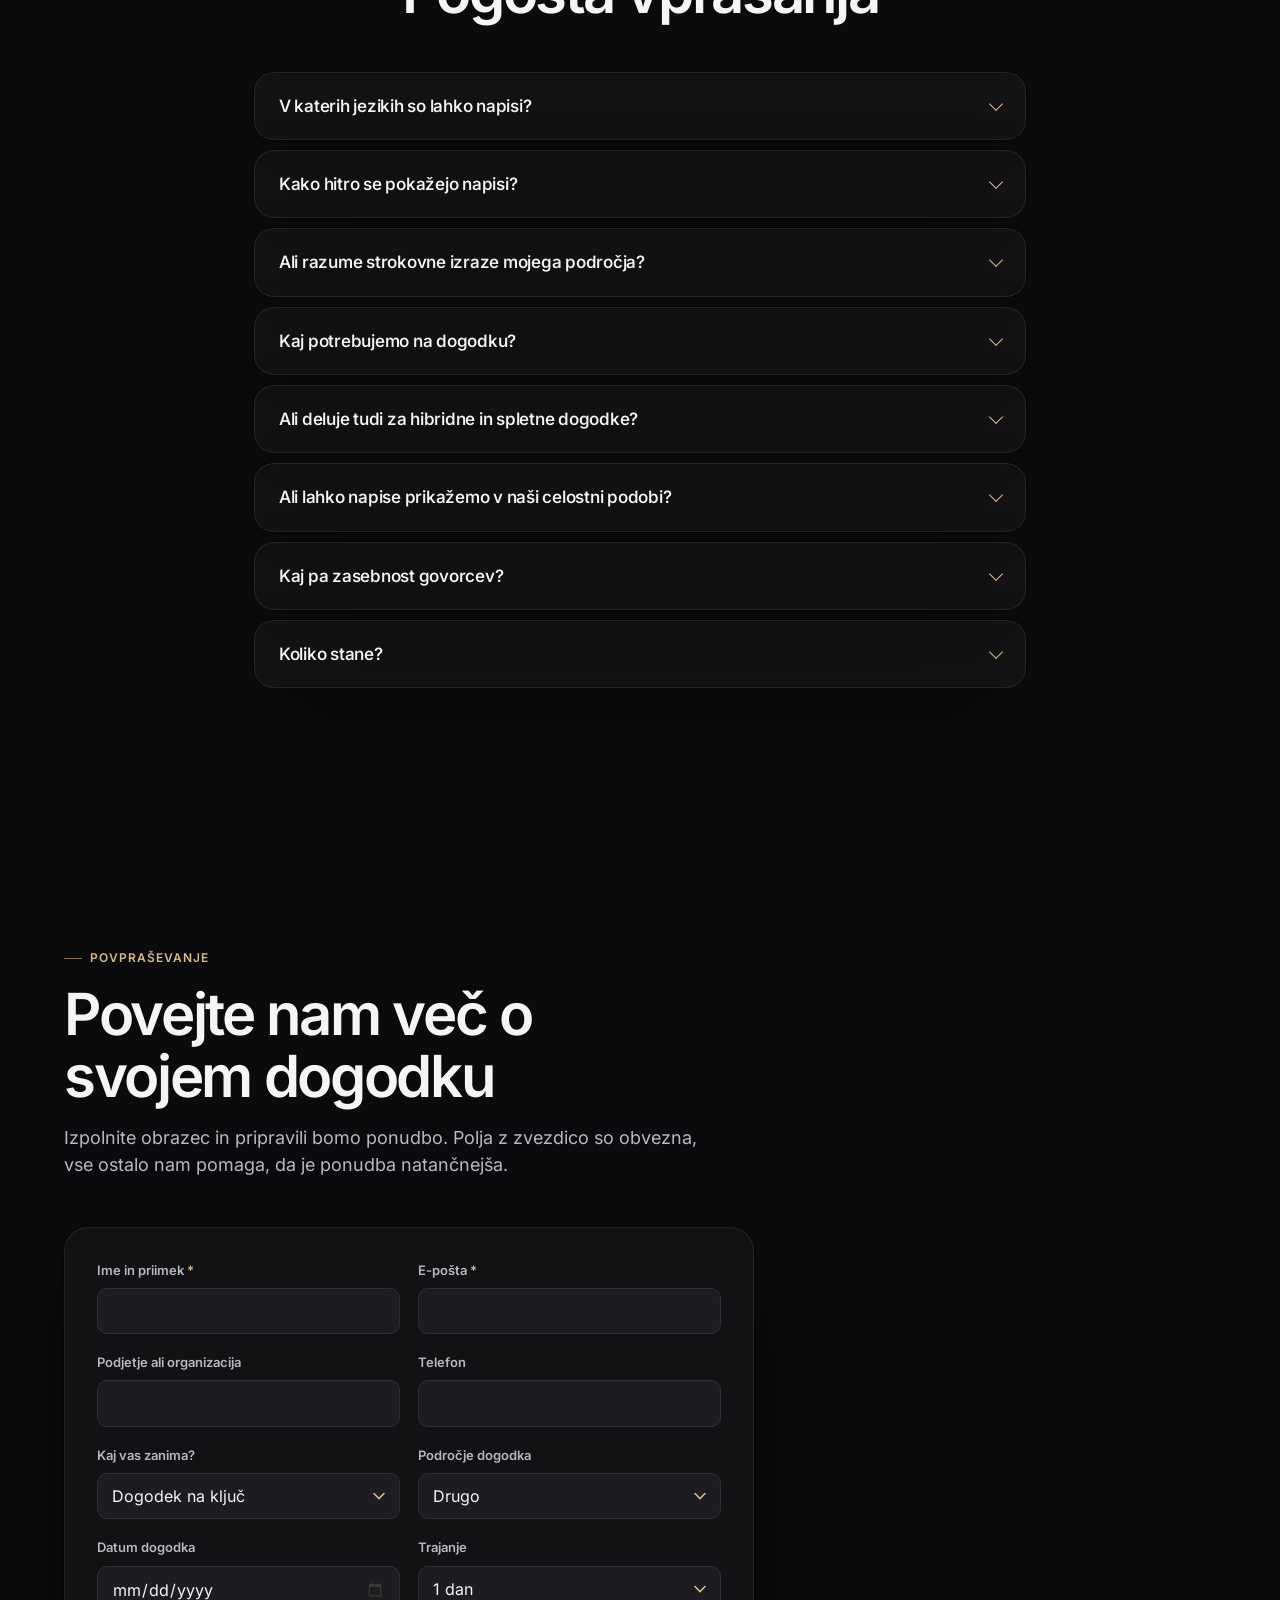
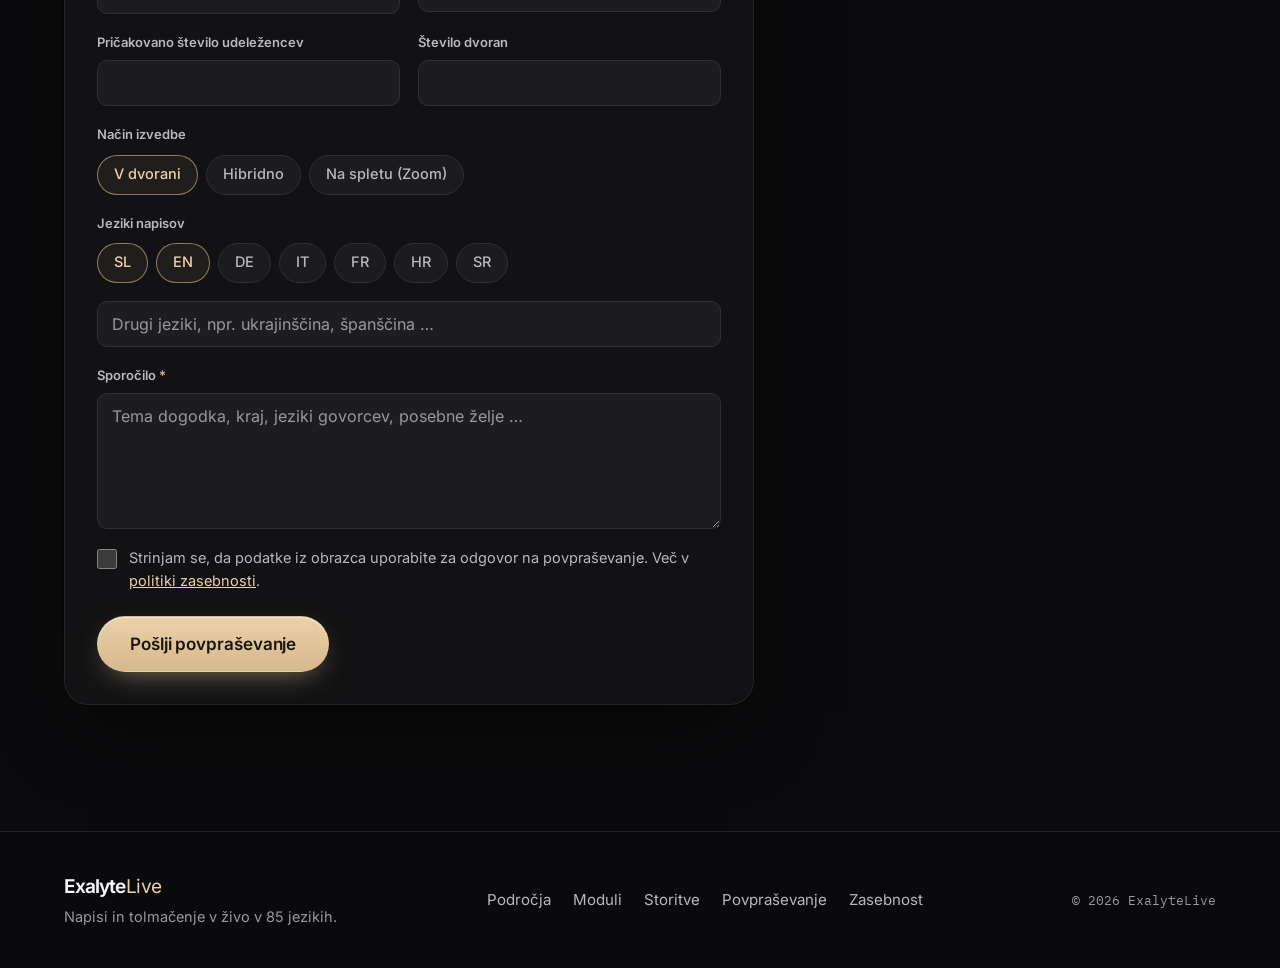
==== commit 9a586ba3: "Objava c28b8a0" ====
--- a/index.html
+++ b/index.html
@@ -101,9 +101,9 @@
 				]
 			}
 		</script>
-		<script type="module" crossorigin src="./assets/main-C8gpanVx.js"></script>
-		<link rel="modulepreload" crossorigin href="./assets/i18n-DmMzEARO.js">
-		<link rel="stylesheet" crossorigin href="./assets/i18n-DNE_9-uU.css">
+		<script type="module" crossorigin src="./assets/main-CDxLCqsU.js"></script>
+		<link rel="modulepreload" crossorigin href="./assets/i18n-vopoKDX9.js">
+		<link rel="stylesheet" crossorigin href="./assets/i18n-BCPMOhFt.css">
 		<link rel="stylesheet" crossorigin href="./assets/main-DVCAyn8-.css">
 	</head>
 	<body data-page="home">
--- a/assets/i18n-BCPMOhFt.css
+++ b/assets/i18n-BCPMOhFt.css
@@ -0,0 +1 @@
+:root{--lightningcss-light: ;--lightningcss-dark:initial;color-scheme:dark;--ground:#0b0b0d;--surface-1:#161618;--surface-2:#242427;--hairline:#232326;--edge:#303034;--edge-hover:#4a4a50;--text-bright:#f5f5f7;--text:#e3e3e8;--text-2:#b8b8bf;--text-3:#98989f;--accent:#d6b98c;--accent-soft:#ebd1aa;--accent-deep:#795a30;--accent-wash:#d6b98c14;--accent-chip:#d6b98c1f;--accent-border:#d6b98c99;--live:#30d158;--live-soft:#5fdc7e;--indigo:#7d7aff;--white:#e9eef5;--cyan:#4cc3ff;--green:#5ad1a0;--amber:#ffc14d;--red:#ff4d5e;--violet:#7d7aff;--line:#ffffff14;--line-2:#ffffff24;--glass:#161618b8;--radius-sm:10px;--radius:20px;--radius-lg:24px;--shadow:0 0 0 1px #00000059, 0 32px 80px -24px #000000b3;--font-body:"Inter Variable", "SF Pro Text", -apple-system, BlinkMacSystemFont, system-ui, "Segoe UI Variable Text", "Segoe UI", sans-serif;--font-display:var(--font-body);--font-mono:"IBM Plex Mono", ui-monospace, "SF Mono", "Cascadia Mono", Consolas, monospace;--font-caption:"Archivo Variable", "Inter Variable", system-ui, sans-serif;--gutter:24px;--nav-h:72px;--ease:cubic-bezier(.22, 1, .36, 1);--spring:cubic-bezier(.34, 1.56, .64, 1)}*,:before,:after{box-sizing:border-box}html{-webkit-tap-highlight-color:transparent;scroll-behavior:smooth;scroll-padding-top:calc(var(--nav-h) + 12px);-webkit-text-size-adjust:100%}body{background:var(--ground);color:var(--text);font-family:var(--font-body);font-optical-sizing:auto;-webkit-font-smoothing:antialiased;-moz-osx-font-smoothing:grayscale;margin:0;font-size:17px;line-height:1.55;overflow-x:hidden}img,svg{max-width:100%;display:block}a{color:inherit}h1,h2,h3{font-family:var(--font-display);letter-spacing:-.04em;color:var(--text-bright);text-wrap:balance;margin:0;font-weight:600;line-height:1.06}p{text-wrap:pretty;margin:0}code{font-family:var(--font-mono);background:var(--accent-chip);color:var(--accent-soft);white-space:nowrap;border-radius:6px;padding:2px 7px;font-size:.88em}::selection{color:var(--text-bright);background:#d6b98c59}:focus-visible{outline:2px solid var(--accent);outline-offset:2px;border-radius:8px}.skip-link{z-index:100;background:var(--accent);color:#1d1407;border-radius:999px;padding:10px 16px;font-weight:600;text-decoration:none;transition:top .2s;position:absolute;top:-60px;left:16px}.skip-link:focus{top:12px}.container{width:100%;max-width:1200px;padding:0 var(--gutter);margin:0 auto}.container--narrow{max-width:820px}#morph{z-index:0;pointer-events:none;opacity:0;width:100vw;height:100vh;transition:opacity 1.4s var(--ease);position:fixed;inset:0}.has-webgl #morph{opacity:1}.backdrop{z-index:0;background:radial-gradient(70vw 60vw at 85% 0%, #d6b98c1a, transparent 60%), radial-gradient(50vw 50vw at 0% 80%, #7d7aff14, transparent 60%), var(--ground);position:fixed;inset:0}.grain{z-index:0;pointer-events:none;opacity:.05;background-image:url("data:image/svg+xml,%3Csvg xmlns='http://www.w3.org/2000/svg' width='160' height='160'%3E%3Cfilter id='n'%3E%3CfeTurbulence type='fractalNoise' baseFrequency='0.9' numOctaves='2' stitchTiles='stitch'/%3E%3CfeColorMatrix values='0 0 0 0 1 0 0 0 0 1 0 0 0 0 1 0 0 0 0.9 0'/%3E%3C/filter%3E%3Crect width='100%25' height='100%25' filter='url(%23n)'/%3E%3C/svg%3E");position:fixed;inset:-50%}main,.footer{z-index:1;position:relative}.btn{background:var(--surface-2);min-height:48px;color:var(--text-bright);font:500 16px/1 var(--font-body);letter-spacing:-.005em;cursor:pointer;touch-action:manipulation;transition:transform .5s var(--spring), box-shadow .24s var(--ease), background-color .24s, border-color .24s, filter .24s;white-space:nowrap;border:1px solid #0000;border-radius:999px;justify-content:center;align-items:center;gap:10px;padding:0 24px;text-decoration:none;display:inline-flex;position:relative}@media (hover:hover){.btn:hover{transform:translateY(-1px)}}.btn:active,.btn.is-pressed{transition-duration:90ms;transform:scale(.95)}.btn--primary{background:linear-gradient(180deg, var(--accent-soft), var(--accent));color:#1d1407;font-weight:600;box-shadow:inset 0 1px #ffffff73,0 10px 30px -12px #d6b98cb3}@media (hover:hover){.btn--primary:hover{filter:brightness(1.06);box-shadow:inset 0 1px #ffffff73,0 16px 40px -14px #d6b98ce6}}.btn--primary{isolation:isolate;overflow:hidden}.btn--primary:before,.btn--primary:after{content:"";z-index:-1;border-radius:inherit;pointer-events:none;position:absolute;inset:0}.btn--primary:before{background:radial-gradient(circle at var(--gx,50%) var(--gy,50%), #fff8e8cc, transparent 62%);opacity:0;transition:opacity .3s}.btn--primary:after{background:linear-gradient(105deg,#0000 32%,#fff9 48%,#0000 64%);transform:translate(-110%)}.btn--primary.is-pressed:before{opacity:1;transition-duration:60ms}.btn--primary.is-pressed:after{animation:sheen .7s var(--ease)}@media (hover:hover){.btn--primary:hover:before{opacity:.75}.btn--primary:hover:after{animation:sheen .95s var(--ease)}}@keyframes sheen{to{transform:translate(110%)}}.btn--ghost{border-color:var(--edge);color:var(--text);-webkit-backdrop-filter:blur(12px);background:#16161880}.btn--ghost:hover{border-color:var(--accent-border);background:var(--accent-wash);color:var(--accent-soft)}.btn--sm{min-height:38px;padding:0 18px;font-size:14px}.btn--lg{min-height:56px;padding:0 32px;font-size:17px}.btn:disabled{opacity:.7;cursor:progress;transform:none}.nav{z-index:50;height:var(--nav-h);border-bottom:1px solid #0000;align-items:center;transition:background-color .3s,border-color .3s;display:flex;position:fixed;top:0;left:0;right:0}.nav.is-scrolled,.nav.is-open{-webkit-backdrop-filter:saturate(180%)blur(20px);border-bottom-color:var(--hairline);background:#161618c7}.nav__inner{align-items:center;gap:24px;display:flex}.brand{flex-shrink:0;align-items:center;gap:10px;text-decoration:none;display:inline-flex}.brand__mark{border-radius:8px;width:34px;height:34px}.brand__name{font-family:var(--font-body);letter-spacing:-.055em;color:var(--text-bright);font-size:19px;font-weight:650}.brand__name span{color:var(--accent-soft);letter-spacing:-.03em;margin-left:1px;font-weight:400}.nav__links{gap:2px;margin-left:auto;display:flex}.nav__links a{color:var(--text-2);border-radius:999px;padding:8px 13px;font-size:14.5px;font-weight:500;text-decoration:none;transition:color .2s,background-color .2s}.nav__links a:hover{color:var(--text-bright);background:#ffffff0d}.nav__links a[aria-current=true]{color:var(--accent-soft);background:var(--accent-wash)}.nav__actions{align-items:center;gap:12px;display:flex}.lang-switch{border:1px solid var(--hairline);background:#242427b3;border-radius:999px;padding:3px;display:inline-flex}.lang-switch button{color:var(--text-3);font:500 12px/1 var(--font-mono);cursor:pointer;transition:color .2s, background-color .2s, transform .45s var(--spring);background:0 0;border:0;border-radius:999px;padding:7px 10px}.lang-switch button.is-pressed,.nav__toggle.is-pressed{transition-duration:80ms;transform:scale(.9)}.lang-switch button[aria-pressed=true]{color:var(--text-bright);background:#3a3a3f}.nav__toggle{border:1px solid var(--edge);cursor:pointer;width:44px;height:44px;transition:transform .45s var(--spring);background:0 0;border-radius:999px;display:none;position:relative}.nav__toggle span{background:var(--text-bright);height:1.5px;transition:transform .3s var(--ease), top .3s var(--ease);border-radius:2px;position:absolute;left:13px;right:13px}.nav__toggle span:first-child{top:17px}.nav__toggle span:last-child{top:25px}.nav.is-open .nav__toggle span:first-child{top:21px;transform:rotate(45deg)}.nav.is-open .nav__toggle span:last-child{top:21px;transform:rotate(-45deg)}.section{padding:clamp(96px,14vh,160px) 0;position:relative}.section__head{max-width:640px;margin-bottom:48px}.section__head--center{text-align:center;margin-left:auto;margin-right:auto}.section__head h2{margin-bottom:18px;font-size:clamp(34px,4.6vw,58px)}.section__head p:not(.kicker){color:var(--text-2);font-size:clamp(17px,1.4vw,19px);line-height:1.5}.kicker{text-transform:uppercase;letter-spacing:.08em;color:var(--accent);align-items:center;gap:8px;margin-bottom:16px;font-size:12px;font-weight:600;display:inline-flex}.kicker:before,.section__head--center .kicker:after{content:"";background:var(--accent-border);width:18px;height:1px}.glass{background:var(--glass);border:1px solid var(--line);border-radius:var(--radius);-webkit-backdrop-filter:saturate(180%)blur(20px);box-shadow:var(--shadow);position:relative}.grad{background:linear-gradient(100deg, var(--accent-soft) 0%, var(--cyan) 38%, var(--green) 68%, var(--amber) 100%);color:#0000;-webkit-background-clip:text;background-clip:text}.live-dot{background:var(--live);border-radius:50%;flex-shrink:0;width:8px;height:8px;animation:1.8s infinite live;display:inline-block;box-shadow:0 0 8px #30d158e6}@keyframes live{0%,to{opacity:1}50%{opacity:.45}}.tag{font:500 11px/1 var(--font-mono);letter-spacing:.04em;text-transform:uppercase;color:var(--text-2);border:1px solid var(--line);background:#ffffff0d;border-radius:999px;align-self:flex-start;align-items:center;padding:6px 10px;display:inline-flex}.tag--accent{color:var(--accent-soft);background:var(--accent-chip);border-color:#d6b98c4d}.split{grid-template-columns:minmax(0,1fr) minmax(0,1fr);align-items:center;gap:48px;display:grid}.split__visual{min-height:420px}.js .reveal{opacity:0;transition:opacity .9s var(--ease) var(--delay,0s), transform .9s var(--ease) var(--delay,0s);transform:translateY(28px)}.js .reveal.is-visible{opacity:1;transform:none}.tilt{transform:perspective(900px) rotateX(var(--rx,0deg)) rotateY(var(--ry,0deg));transform-style:preserve-3d;transition:transform .5s var(--ease), border-color .3s, opacity .9s var(--ease) var(--delay,0s);will-change:transform}.js .tilt.reveal:not(.is-visible){transform:perspective(900px)translateY(28px)}.tilt:after{content:"";border-radius:inherit;pointer-events:none;background:radial-gradient(420px circle at var(--mx,50%) var(--my,0%), #d6b98c1a, transparent 45%);opacity:0;transition:opacity .3s;position:absolute;inset:0}.tilt:hover:after{opacity:1}.tilt:hover{border-color:var(--edge-hover)}.hero{min-height:100vh;min-height:100svh;padding:calc(var(--nav-h) + 40px) 0 96px;align-items:center;display:flex;position:relative}.hero__grid{grid-template-columns:minmax(0,1.3fr) minmax(0,.7fr);display:grid}.eyebrow{color:var(--live-soft);background:#30d1581a;border:1px solid #30d15873;border-radius:999px;align-items:center;gap:10px;margin-bottom:28px;padding:7px 14px 7px 12px;font-size:13px;font-weight:500;display:inline-flex}.hero__title{letter-spacing:-.055em;margin-bottom:28px;font-size:clamp(46px,6.5vw,96px);font-weight:600;line-height:.98}.hero__lead{max-width:560px;color:var(--text-2);margin-bottom:36px;font-size:clamp(17px,1.5vw,20px)}.hero__ctas{flex-wrap:wrap;gap:12px;margin-bottom:40px;display:flex}.hero__chips{flex-wrap:wrap;gap:8px;margin:0;padding:0;list-style:none;display:flex}.hero__chips li{color:var(--text-2);border:1px solid var(--hairline);-webkit-backdrop-filter:blur(10px);backdrop-filter:blur(10px);background:#16161899;border-radius:999px;align-items:baseline;gap:6px;padding:8px 14px;font-size:14px;display:inline-flex}.hero__chips b{font-family:var(--font-mono);color:var(--accent-soft);font-weight:500}.scroll-cue{border:1.5px solid var(--edge-hover);border-radius:14px;width:26px;height:42px;margin-left:-13px;position:absolute;bottom:28px;left:50%}.scroll-cue span{background:var(--accent);width:3px;height:8px;animation:cue 1.8s var(--ease) infinite;border-radius:2px;margin-left:-1.5px;position:absolute;top:8px;left:50%}@keyframes cue{0%{opacity:1;transform:translateY(0)}80%{opacity:0;transform:translateY(14px)}to{opacity:0}}.stage{max-width:980px;margin:0 auto}.stage__bezel{border:1px solid var(--line-2);box-shadow:0 40px 120px -40px #d6b98c59, var(--shadow);transform-origin:bottom;transition:transform .8s var(--ease);background:linear-gradient(#ffffff1a,#ffffff05);border-radius:28px;padding:10px;transform:perspective(1400px)rotateX(6deg)}.stage:hover .stage__bezel{transform:perspective(1400px)rotateX(0)}.stage__screen{aspect-ratio:16/9;background:radial-gradient(ellipse at 75% 35%, var(--accent-wash), transparent 75%), var(--surface-1);border-radius:20px;position:relative;overflow:hidden;container-type:inline-size}.stage__aura span{opacity:.4;border-radius:50%;width:56cqw;height:56cqw;animation:22s linear infinite aura;position:absolute}.stage__aura span:first-child{background:radial-gradient(circle, var(--accent) 0%, #d6b98c59 30%, transparent 68%);top:-18cqw;right:-6cqw}.stage__aura span:last-child{background:radial-gradient(circle, var(--indigo) 0%, #7d7aff59 30%, transparent 68%);animation-duration:28s;animation-direction:reverse;top:0;left:-4cqw}@keyframes aura{0%{transform:rotate(0)translate(4cqw)rotate(0)}to{transform:rotate(360deg)translate(4cqw)rotate(-360deg)}}.slide{padding:6cqw 7cqw;position:absolute;inset:0}.slide__kicker{font:500 1.5cqw/1.2 var(--font-mono);color:var(--accent);text-transform:uppercase;letter-spacing:.08em}.slide__title{letter-spacing:-.04em;color:var(--text-bright);max-width:62%;margin-top:1.4cqw;font-size:4.2cqw;font-weight:600;line-height:1.08;transition:opacity .4s}.slide__bars{border-bottom:1px solid var(--edge);align-items:flex-end;gap:1.2cqw;width:24cqw;height:15cqw;display:flex;position:absolute;top:7cqw;right:7cqw}.slide__bars span{height:var(--h);background:linear-gradient(#d6b98cd9,#d6b98c26);border-radius:.6cqw .6cqw 0 0;flex:1}.captions{-webkit-backdrop-filter:blur(8px);backdrop-filter:blur(8px);background:#000000b8;border-radius:1.8cqw;gap:.9cqw;padding:2cqw 2.4cqw;transition:opacity .4s;display:grid;position:absolute;bottom:3cqw;left:3cqw;right:3cqw}.stage.is-clearing .captions{opacity:.25}.lane{--c:var(--white);grid-template-columns:4.4cqw 1fr;align-items:start;gap:1.4cqw;min-height:2.6cqw;display:grid}.lane[data-tone=cyan]{--c:var(--cyan)}.lane[data-tone=green]{--c:var(--green)}.lane[data-tone=amber]{--c:var(--amber)}.lane__chip{height:2.5cqw;font:500 1.3cqw/1 var(--font-mono);letter-spacing:.02em;color:#0b0b0d;background:var(--c);border-radius:.7cqw;justify-content:center;align-items:center;display:inline-flex}.lane__text{font-family:var(--font-caption);color:color-mix(in srgb, var(--c) 78%, white);white-space:nowrap;font-size:1.95cqw;font-weight:600;line-height:1.3;overflow:hidden;-webkit-mask-image:linear-gradient(90deg,#000 92%,#0000);mask-image:linear-gradient(90deg,#000 92%,#0000)}.lane__text .w{animation:word-in .35s var(--ease) both;display:inline}.lane__text.is-final .w{animation:none}.lane__text.is-final{animation:final .6s var(--ease)}.lane__text .ghost{opacity:.4;background:linear-gradient(90deg, currentColor 30%, var(--accent-soft) 50%, currentColor 70%) 0 0 / 300% 100%;color:#0000;animation:ghost-in .6s var(--ease) both calc(var(--i) * 90ms), shimmer 2.2s linear infinite;-webkit-background-clip:text;background-clip:text}.caret{background:currentColor;width:2px;height:1.1em;margin:0 .25em -.18em 0;animation:1s step-end infinite blink;display:inline-block}@keyframes word-in{0%{opacity:0;filter:blur(4px)}}@keyframes ghost-in{0%{opacity:0;filter:blur(6px);transform:translate(6px)}}@keyframes shimmer{to{background-position:-300% 0}}@keyframes blink{50%{opacity:0}}@keyframes final{30%{text-shadow:0 0 14px color-mix(in srgb, var(--c) 70%, transparent)}}.stage__meta{color:var(--text-3);flex-wrap:wrap;justify-content:center;gap:10px 24px;margin-top:28px;font-size:14px;display:flex}.badge{color:var(--live-soft);align-items:center;gap:8px;font-weight:600;display:inline-flex}.steps{gap:14px;margin:0;padding:0;list-style:none;display:grid}.step{grid-template-columns:52px 1fr;gap:18px;padding:24px;display:grid}.step__num{font:500 15px/1.6 var(--font-mono);color:var(--accent)}.step h3{letter-spacing:-.035em;margin-bottom:8px;font-size:21px}.step p{color:var(--text-2);font-size:16px}.marquee{gap:12px;margin:0 0 56px;display:grid;position:relative;overflow:hidden;-webkit-mask-image:linear-gradient(90deg,#0000,#000 12% 88%,#0000);mask-image:linear-gradient(90deg,#0000,#000 12% 88%,#0000)}.marquee__track{width:max-content;animation:70s linear infinite marquee;display:flex}.marquee__track--reverse{animation-duration:80s;animation-direction:reverse}.marquee:hover .marquee__track{animation-play-state:paused}.marquee__half{gap:10px;padding-right:10px;display:flex}.marquee__item{--c:var(--white);border:1px solid var(--hairline);-webkit-backdrop-filter:blur(10px);backdrop-filter:blur(10px);white-space:nowrap;color:var(--text);background:#161618b3;border-radius:999px;align-items:center;gap:10px;padding:8px 16px 8px 8px;font-size:15px;font-weight:500;display:inline-flex}.marquee__item b{font:500 11px/1 var(--font-mono);color:#0b0b0d;background:var(--c);border-radius:999px;padding:5px 7px}.marquee__item[data-tone=cyan]{--c:var(--cyan)}.marquee__item[data-tone=green]{--c:var(--green)}.marquee__item[data-tone=amber]{--c:var(--amber)}@keyframes marquee{to{transform:translate(-50%)}}.fields__grid{grid-template-columns:repeat(3,minmax(0,1fr));gap:14px;display:grid}.field-card{flex-direction:column;gap:12px;padding:24px 24px 26px;display:flex;overflow:hidden}.field-card:before{content:"";background:linear-gradient(90deg, var(--c), transparent);opacity:.85;border-radius:0 0 2px 2px;height:2px;position:absolute;top:0;left:24px;right:24px}.field-card h3{letter-spacing:-.035em;font-size:20px}.field-card p{color:var(--text-2);font-size:15px}.field-card--custom{background:radial-gradient(ellipse at 80% 0%, #d6b98c24, transparent 70%), var(--glass);border-color:#d6b98c59}.fields__note{text-align:center;max-width:680px;color:var(--text-3);margin:28px auto 0;font-size:15px}.lang-cloud{flex-wrap:wrap;gap:8px;margin:0 0 32px;padding:0;list-style:none;display:flex}.lang-cloud li{color:var(--text);border:1px solid var(--hairline);-webkit-backdrop-filter:blur(10px);backdrop-filter:blur(10px);transition:border-color .2s, color .2s, transform .2s var(--ease);background:#161618b3;border-radius:999px;padding:7px 13px;font-size:14.5px}.lang-cloud li:hover{border-color:var(--accent-border);color:var(--accent-soft);transform:translateY(-2px)}.lang-cloud__more{font-family:var(--font-mono);color:var(--accent-soft)!important;background:var(--accent-chip)!important;border-color:#d6b98c4d!important;font-size:13px!important}.presets{grid-template-columns:repeat(2,minmax(0,1fr));gap:12px;display:grid}.preset{padding:18px 20px}.preset h3{letter-spacing:-.03em;margin-bottom:6px;font-size:17px}.preset p{color:var(--text-2);font-size:14.5px}.modules__grid{grid-template-columns:repeat(4,minmax(0,1fr));gap:14px;display:grid}.module{padding:22px 22px 24px}.module__icon{background:color-mix(in srgb, var(--c) 12%, transparent);border:1px solid color-mix(in srgb, var(--c) 32%, transparent);border-radius:12px;place-items:center;width:42px;height:42px;margin-bottom:18px;display:grid;transform:translateZ(30px)}.module__icon svg{fill:none;width:20px;height:20px;stroke:var(--c);stroke-width:1.7px;stroke-linecap:round;stroke-linejoin:round}.module h3{letter-spacing:-.03em;margin-bottom:8px;font-size:17.5px;transform:translateZ(20px)}.module p{color:var(--text-2);font-size:14.5px;line-height:1.5}.stats{border-radius:var(--radius-lg);border:1px solid var(--line);-webkit-backdrop-filter:saturate(180%)blur(20px);backdrop-filter:saturate(180%)blur(20px);background:radial-gradient(at 75% 0,#d6b98c1f,#0000 70%),#161618b3;grid-template-columns:repeat(4,minmax(0,1fr));gap:16px;margin-bottom:clamp(80px,12vh,140px);padding:32px;display:grid}.stat{text-align:center}.stat b{letter-spacing:-.05em;background:linear-gradient(180deg, var(--text-bright), var(--accent));color:#0000;font-variant-numeric:tabular-nums;-webkit-background-clip:text;background-clip:text;margin-bottom:10px;font-size:clamp(40px,5vw,64px);font-weight:600;line-height:1;display:block}.stat span{color:var(--text-2);font-size:15px}.plans__grid{grid-template-columns:repeat(3,minmax(0,1fr));align-items:stretch;gap:16px;display:grid}.plan{border-radius:var(--radius-lg);flex-direction:column;padding:30px 28px;display:flex}.plan:first-child{border-color:var(--accent-border);box-shadow:0 0 0 1px #d6b98c40, var(--shadow);background:radial-gradient(ellipse at 80% 0%, #d6b98c29, transparent 70%), var(--glass)}.plan__tag{font:500 11px/1 var(--font-mono);letter-spacing:.06em;text-transform:uppercase;color:#1d1407;background:var(--accent);border-radius:999px;align-self:flex-start;margin-bottom:18px;padding:6px 10px}.plan__tag--muted{color:var(--text-2);background:#ffffff0f}.plan h3{margin-bottom:10px;font-size:26px}.plan__desc{color:var(--text-2);margin-bottom:20px}.plan ul{flex:1;gap:10px;margin:0 0 24px;padding:0;list-style:none;display:grid}.plan li{padding-left:28px;font-size:15.5px;position:relative}.plan li:before{content:"";background:url("data:image/svg+xml,%3Csvg xmlns='http://www.w3.org/2000/svg' viewBox='0 0 16 16'%3E%3Cpath d='m4.5 8.2 2.2 2.2 4.8-4.9' fill='none' stroke='%23ebd1aa' stroke-width='1.6' stroke-linecap='round' stroke-linejoin='round'/%3E%3C/svg%3E") center / 100% no-repeat, var(--accent-chip);border:1px solid #d6b98c59;border-radius:50%;width:17px;height:17px;position:absolute;top:4px;left:0}.plan__price{letter-spacing:-.02em;color:var(--text-bright);margin-bottom:18px;font-weight:600}.audience{text-align:center;margin-top:64px}.audience ul{flex-wrap:wrap;justify-content:center;gap:8px;margin:0;padding:0;list-style:none;display:flex}.audience li{border:1px solid var(--hairline);-webkit-backdrop-filter:blur(10px);backdrop-filter:blur(10px);background:#161618b3;border-radius:999px;padding:9px 16px;font-size:15px}.faq__list{gap:10px;display:grid}.qa{padding:0;overflow:hidden}.qa summary{cursor:pointer;letter-spacing:-.015em;color:var(--text-bright);padding:20px 56px 20px 24px;font-size:17px;font-weight:550;list-style:none;position:relative}.qa summary::-webkit-details-marker{display:none}.qa summary:after{content:"";border-right:1.5px solid var(--accent);border-bottom:1.5px solid var(--accent);width:10px;height:10px;transition:transform .3s var(--ease);margin-top:-7px;position:absolute;top:50%;right:24px;transform:rotate(45deg)}.qa[open]{border-color:#d6b98c4d}.qa[open] summary:after{margin-top:-2px;transform:rotate(-135deg)}.qa p{color:var(--text-2);padding:0 24px 22px}.qa[open] p{animation:qa-in .4s var(--ease)}@keyframes qa-in{0%{opacity:0;transform:translateY(-6px)}}.split--contact{grid-template-columns:minmax(0,1.25fr) minmax(0,.75fr);align-items:start}.form{border-radius:var(--radius-lg);padding:32px}.form__grid{grid-template-columns:repeat(2,minmax(0,1fr));gap:18px;margin-bottom:18px;display:grid}.field{flex-direction:column;gap:8px;min-width:0;display:flex}.form>.field{margin-bottom:18px}.field label,.field legend{color:var(--text-2);font-size:13px;font-weight:600}.req{color:var(--accent)}.field input,.field select,.field textarea{border-radius:var(--radius-sm);border:1px solid var(--edge);width:100%;min-height:46px;color:var(--text-bright);font:16px/1.4 var(--font-body);background:#242427b3;padding:11px 14px;transition:border-color .2s,box-shadow .2s,background-color .2s}.field textarea{resize:vertical;min-height:130px}.field select{appearance:none;background-image:url("data:image/svg+xml,%3Csvg xmlns='http://www.w3.org/2000/svg' viewBox='0 0 12 8'%3E%3Cpath d='m1 1.5 5 5 5-5' fill='none' stroke='%23d6b98c' stroke-width='1.6' stroke-linecap='round'/%3E%3C/svg%3E");background-position:right 14px center;background-repeat:no-repeat;background-size:12px;padding-right:40px}.field select option{background:var(--surface-1)}.field input::placeholder,.field textarea::placeholder{color:var(--text-3)}.field input:hover,.field select:hover,.field textarea:hover{border-color:var(--edge-hover)}.field input:focus,.field select:focus,.field textarea:focus{border-color:var(--accent-border);background:#242427e6;outline:none;box-shadow:0 0 0 4px #d6b98c24}.field [aria-invalid=true]{border-color:#ff453a}.field input[type=date]::-webkit-calendar-picker-indicator{filter:invert(.8)sepia(.4);cursor:pointer}.field__error{color:#ff7a70;font-size:13.5px}.field__error:empty{display:none}.field--group{border:0;margin:0 0 18px;padding:0}.field--group legend{margin-bottom:10px;padding:0}.field__other{margin-top:10px}.pills{flex-wrap:wrap;gap:8px;display:flex}.pill{cursor:pointer;position:relative}.pill input{opacity:0;cursor:pointer;margin:0;position:absolute;inset:0}.pill span{border:1px solid var(--edge);min-height:40px;color:var(--text-2);transition:color .2s, border-color .2s, background-color .2s, transform .45s var(--spring);background:#24242799;border-radius:999px;align-items:center;padding:0 16px;font-size:14.5px;font-weight:500;display:inline-flex}.pill.is-pressed span{transition-duration:80ms;transform:scale(.93)}.pill:hover span{border-color:var(--edge-hover)}.pill input:checked+span{color:var(--accent-soft);border-color:var(--accent-border);background:var(--accent-wash)}.pill input:focus-visible+span{outline:2px solid var(--accent);outline-offset:2px}.consent{color:var(--text-2);cursor:pointer;align-items:flex-start;gap:12px;margin-top:4px;font-size:14.5px;display:flex}.consent input{width:20px;height:20px;accent-color:var(--accent);flex-shrink:0;margin:2px 0 0}.consent a{color:var(--accent-soft)}#f-consent-err{margin:6px 0 0 32px}.hp{opacity:0;width:1px;height:1px;position:absolute!important;left:-9999px!important}.form__footer{flex-wrap:wrap;align-items:center;gap:16px 20px;margin-top:24px;display:flex}.form__status{font-size:15px}.form__status.is-error{color:#ff7a70}.form__status.is-info{color:var(--text-2)}.spinner{border:2px solid #1d140740;border-top-color:#1d1407;border-radius:50%;width:18px;height:18px;animation:.8s linear infinite spin;display:none}.form.is-sending .spinner{display:inline-block}@keyframes spin{to{transform:rotate(360deg)}}.success{text-align:center;border-radius:var(--radius-lg);outline:none;padding:48px 32px}.success.is-in{animation:success-in .7s var(--ease)}@keyframes success-in{0%{opacity:0;transform:translateY(18px)scale(.98)}}.success__mark{width:76px;height:76px;margin:0 auto 24px;position:relative}.success.is-in .success__mark{animation:mark-pop .6s var(--spring) 1.05s both}.success__mark:after{content:"";border:2px solid var(--live);opacity:0;pointer-events:none;border-radius:50%;position:absolute;inset:0}.success.is-in .success__mark:after{animation:mark-ring .9s var(--ease) 1.05s}@keyframes mark-pop{40%{transform:scale(1.16)}}@keyframes mark-ring{0%{opacity:.8;transform:scale(.8)}to{opacity:0;transform:scale(2.1)}}.confetti{z-index:80;pointer-events:none;width:100%;position:absolute;top:0;left:0;overflow:hidden}.confetti i{will-change:transform, opacity;border-radius:3px;width:15px;height:6px;position:absolute}.confetti i.dot{border-radius:50%;width:9px;height:9px}.success__mark svg{fill:none;stroke-width:3px;stroke-linecap:round;stroke-linejoin:round;width:100%;height:100%}.success__mark circle{stroke:var(--live);stroke-dasharray:151;stroke-dashoffset:151px;animation:draw .8s var(--ease) .1s forwards}.success__mark path{stroke:var(--live);stroke-dasharray:40;stroke-dashoffset:40px;animation:draw .5s var(--ease) .7s forwards}@keyframes draw{to{stroke-dashoffset:0}}.success h3{margin-bottom:12px;font-size:28px}.success p{color:var(--text-2);max-width:440px;margin:0 auto 28px}.footer{border-top:1px solid var(--hairline);-webkit-backdrop-filter:blur(20px);backdrop-filter:blur(20px);padding:40px 0 calc(40px + env(safe-area-inset-bottom));background:#0b0b0dd9}.footer__inner{flex-wrap:wrap;justify-content:space-between;align-items:center;gap:20px 40px;display:flex}.footer__brand p{color:var(--text-3);margin-top:4px;font-size:14.5px}.footer__links{flex-wrap:wrap;gap:6px 22px;display:flex}.footer__links a{color:var(--text-2);font-size:15px;text-decoration:none}.footer__links a:hover{color:var(--accent-soft)}.footer__copy{color:var(--text-3);font:13px var(--font-mono)}.legal{padding:calc(var(--nav-h) + 56px) 0 96px}.legal article{border-radius:var(--radius-lg);padding:clamp(24px,4vw,48px)}.legal h1{margin-bottom:12px;font-size:clamp(34px,5vw,52px)}.legal h2{letter-spacing:-.03em;margin:36px 0 12px;font-size:22px}.legal p,.legal li{color:var(--text-2)}.legal p+p{margin-top:12px}.legal ul{padding-left:22px}.legal .updated{color:var(--text-3);font:13px var(--font-mono)}.legal a{color:var(--accent-soft)}.todo{color:#ffc163;font-weight:600}@media (max-width:1100px){.modules__grid{grid-template-columns:repeat(3,minmax(0,1fr))}.nav__links a{padding:8px 9px;font-size:14px}}@media (max-width:960px){.nav__links{top:var(--nav-h);padding:12px var(--gutter) 24px;background:var(--surface-1);-webkit-backdrop-filter:saturate(180%)blur(20px);backdrop-filter:saturate(180%)blur(20px);border-bottom:1px solid var(--hairline);opacity:0;visibility:hidden;transition:opacity .25s, transform .3s var(--ease), visibility .3s;flex-direction:column;gap:2px;position:fixed;left:0;right:0;transform:translateY(-12px)}.nav.is-open .nav__links{opacity:1;visibility:visible;transition:opacity .25s, transform .3s var(--ease), visibility 0s;transform:none}.nav__links a{padding:14px;font-size:17px}.nav__toggle{display:block}.nav__actions{margin-left:auto}.fields__grid,.modules__grid{grid-template-columns:repeat(2,minmax(0,1fr))}}@media (max-width:900px){:root{--nav-h:64px}.hero__grid,.split,.split--contact{grid-template-columns:minmax(0,1fr)}.split__visual{display:none}.plans__grid{grid-template-columns:minmax(0,1fr);max-width:520px;margin:0 auto}.stats{grid-template-columns:repeat(2,minmax(0,1fr));gap:28px 16px}.stage__bezel{transform:none}}@media (max-width:640px){:root{--gutter:16px}body{font-size:16px}.nav__cta{display:none}.fields__grid,.modules__grid,.presets,.form__grid{grid-template-columns:minmax(0,1fr)}.hero{padding-top:calc(var(--nav-h) + 36svh);align-items:flex-start;padding-bottom:88px}.hero__title{font-size:clamp(42px,12vw,60px)}.hero__ctas .btn{flex:100%}.form{padding:22px 18px}.step{grid-template-columns:1fr;gap:8px;padding:20px}.stats{padding:24px 16px}.stage__bezel{border-radius:18px;padding:6px}.stage__screen{aspect-ratio:3/4;border-radius:13px}.slide{padding:7cqw}.captions{border-radius:3cqw;gap:2.4cqw;padding:3.2cqw;bottom:3cqw;left:3cqw;right:3cqw}.lane{grid-template-columns:9cqw 1fr;gap:2.6cqw;min-height:5.4cqw}.lane__chip{border-radius:1.4cqw;height:5.4cqw;font-size:2.7cqw}.lane__text{white-space:normal;-webkit-line-clamp:4;line-clamp:4;-webkit-box-orient:vertical;font-size:4cqw;line-height:1.3;display:-webkit-box;-webkit-mask-image:none;mask-image:none}.slide__bars{display:none}.slide__title{max-width:100%;font-size:6.6cqw}.slide__kicker{font-size:2.9cqw}}@media (prefers-reduced-motion:reduce){html{scroll-behavior:auto}*,:before,:after{transition-duration:.01ms!important;animation-duration:.01ms!important;animation-iteration-count:1!important}.js .reveal{opacity:1;filter:none;transform:none}}.not-found{z-index:1;min-height:100vh;text-align:center;place-items:center;min-height:100svh;padding:48px 0;display:grid;position:relative}.not-found__mark{border-radius:16px;width:72px;height:72px;margin:0 auto 28px;box-shadow:0 20px 60px -20px #4cc3ff80}.not-found h1{margin-bottom:16px;font-size:clamp(40px,7vw,72px)}.not-found__lead{color:var(--text-2);max-width:520px;margin:0 auto 32px}.sr-only{clip:rect(0 0 0 0);white-space:nowrap;border:0;width:1px;height:1px;margin:-1px;padding:0;overflow:hidden;position:absolute!important}.motion-toggle{border:1px solid var(--hairline);color:var(--text-2);font:500 14px/1 var(--font-body);cursor:pointer;background:#242427b3;justify-content:center;align-items:center;gap:10px;transition:color .2s,border-color .2s,background-color .2s;display:inline-flex}.motion-toggle:hover{color:var(--accent-soft);border-color:var(--accent-border)}.motion-toggle--nav{border-radius:999px;width:36px;height:36px;padding:0}.motion-toggle--nav .motion-toggle__label{clip:rect(0 0 0 0);white-space:nowrap;width:1px;height:1px;position:absolute;overflow:hidden}.motion-toggle--menu{border-radius:14px;justify-content:flex-start;margin-top:10px;padding:14px;font-size:16px;display:none}.motion-toggle__icon{fill:none;stroke:currentColor;stroke-width:2px;stroke-linecap:round;stroke-linejoin:round;width:16px;height:16px}.motion-toggle__icon--play{fill:currentColor;stroke-width:1.4px;display:none}.motion-off .motion-toggle__icon--pause{display:none}.motion-off .motion-toggle__icon--play{display:block}.motion-off .motion-toggle{color:var(--accent-soft);border-color:var(--accent-border);background:var(--accent-wash)}.motion-off .grain,.motion-off .marquee__track,.motion-off .live-dot,.motion-off .stage__aura span,.motion-off .scroll-cue span,.motion-off .caret,.motion-off .lane__text .w,.motion-off .lane__text.is-final,.motion-off .qa[open] p,.motion-off .success.is-in{animation:none!important}.motion-off .success__mark circle,.motion-off .success__mark path{stroke-dashoffset:0;animation:none!important}.motion-off .success__mark,.motion-off .success__mark:after,.motion-off .btn--primary:after{animation:none!important}.motion-off .marquee{scrollbar-width:none;overflow-x:auto}.motion-off .tilt{transform:none!important}.js.motion-off .reveal{opacity:1;filter:none;transition:none;transform:none}@media (max-width:960px){body.nav-open{overflow:hidden}.motion-toggle--nav{display:none}.motion-toggle--menu{display:inline-flex}}.demo-langs{text-align:center;max-width:820px;margin:-16px auto 36px}.demo-langs__label{color:var(--text-2);margin-bottom:12px;font-size:14px;font-weight:600}.demo-langs__list{flex-wrap:wrap;justify-content:center;gap:8px;display:flex}.demo-lang{border:1px solid var(--edge);-webkit-backdrop-filter:blur(10px);backdrop-filter:blur(10px);min-height:40px;color:var(--text-2);font:500 14px/1 var(--font-body);cursor:pointer;transition:color .2s, border-color .2s, background-color .2s, transform .45s var(--spring);touch-action:manipulation;background:#161618b3;border-radius:999px;align-items:center;gap:8px;padding:0 14px 0 8px;display:inline-flex}.demo-lang.is-pressed{transition-duration:80ms;transform:scale(.94)}.demo-lang b{font:500 11px/1 var(--font-mono);color:var(--text);background:#ffffff14;border-radius:999px;padding:5px 7px}.demo-lang:hover{border-color:var(--edge-hover)}@media (hover:hover){.demo-lang:hover:not(.is-pressed){transform:translateY(-1px)}}.demo-lang[aria-pressed=true]{color:var(--accent-soft);border-color:var(--accent-border);background:var(--accent-wash)}.demo-lang[aria-pressed=true] b{background:var(--accent);color:#1d1407}.demo-langs__note{color:var(--text-3);margin-top:12px;font-size:13px}.rotator{min-height:34px;color:var(--text);align-items:center;gap:12px;margin:-8px 0 26px;font-size:clamp(16px,1.5vw,19px);display:inline-flex}.rotator__code{font:500 11.5px/1 var(--font-mono);color:#1d1407;background:var(--accent);text-align:center;border-radius:999px;min-width:32px;padding:6px 8px}.rotator__text{transition:opacity .38s var(--ease), transform .38s var(--ease), filter .38s var(--ease);display:inline-block}.rotator.is-leaving .rotator__text{opacity:0;filter:blur(6px);transform:translateY(-8px)}.rotator.is-leaving .rotator__code{opacity:.4}.rotator__code{transition:opacity .38s var(--ease)}.progress{z-index:60;transform-origin:0;background:linear-gradient(90deg, var(--accent-soft), var(--cyan), var(--green), var(--amber));pointer-events:none;height:2px;position:fixed;top:0;left:0;right:0;transform:scaleX(0)}.dots{z-index:30;display:none;position:fixed;top:50%;right:18px;transform:translateY(-50%)}.dots ol{gap:6px;margin:0;padding:0;list-style:none;display:grid}.dots a{place-items:center;width:22px;height:22px;text-decoration:none;display:grid;position:relative}.dots a:before{content:"";background:var(--edge-hover);width:6px;height:6px;transition:background-color .3s, transform .3s var(--ease), box-shadow .3s;border-radius:50%}.dots a:hover:before{background:var(--text-2);transform:scale(1.3)}.dots a[aria-current=true]:before{background:var(--accent);transform:scale(1.5);box-shadow:0 0 10px #d6b98cb3}.dots__label{border:1px solid var(--hairline);color:var(--text);white-space:nowrap;opacity:0;pointer-events:none;transition:opacity .2s, transform .25s var(--ease);background:#161618e6;border-radius:999px;padding:6px 10px;font-size:12.5px;font-weight:500;position:absolute;top:50%;right:30px;transform:translate(6px,-50%)}.dots a:hover .dots__label,.dots a:focus-visible .dots__label{opacity:1;transform:translateY(-50%)}@media (min-width:1280px){.dots{display:block}}.motion-off .rotator__text,.motion-off .rotator__code{transition:none}.split--story{align-items:start}.steps{position:relative}@media (min-width:901px){.how{padding-bottom:clamp(48px,8vh,96px)}.step-wrap{align-items:center;min-height:58vh;display:flex}.step-wrap .step{width:100%}.steps{padding-left:30px}.steps:before,.steps:after{content:"";border-radius:2px;width:2px;position:absolute;top:12%;bottom:12%;left:0}.steps:before{background:var(--hairline)}.steps:after{background:linear-gradient(180deg, var(--accent-soft), var(--accent));transform-origin:top;transform:scaleY(var(--fill,0));box-shadow:0 0 12px #d6b98c80}.js-story .step-wrap .step.is-visible{transition:opacity .5s var(--ease), transform .5s var(--ease), border-color .3s, box-shadow .3s, filter .5s var(--ease)}.js-story .step-wrap:not(.is-active) .step.is-visible{opacity:.4;transform:scale(.97)}.js-story .step-wrap.is-active .step.is-visible{border-color:var(--accent-border);box-shadow:0 0 0 1px #d6b98c38, 0 30px 80px -30px #d6b98c59, var(--shadow)}.js-story .step-wrap.is-active .step__num{color:var(--accent-soft);text-shadow:0 0 14px #d6b98cb3}}.hero__fallback{place-items:center;display:none}.no-webgl .hero__fallback{display:grid}.no-webgl .hero{overflow-x:clip}.orb{aspect-ratio:1;background:radial-gradient(circle at 35% 30%,#ffffff8c,#0000 22%),radial-gradient(circle at 70% 75%,#7d7aff8c,#0000 45%),radial-gradient(circle at 30% 70%,#4cc3ff73,#0000 45%),radial-gradient(circle at 60% 35%,#d6b98c99,#0000 50%),radial-gradient(circle,#1b1b22 40%,#0b0b0d 72%);border-radius:50%;width:min(420px,34vw);animation:9s ease-in-out infinite orb-float;position:relative;box-shadow:0 0 80px #d6b98c40,0 0 160px #7d7aff33,inset 0 0 60px #ffffff14}.orb__core{background:conic-gradient(from 0deg, var(--accent-soft), var(--cyan), var(--green), var(--amber), var(--red), var(--indigo), var(--accent-soft));filter:blur(18px)saturate(1.2);opacity:.75;will-change:transform;border-radius:50%;animation:14s linear infinite orb-spin;position:absolute;inset:28%}.orb__ring{border:1.5px solid #ebd1aa73;border-radius:50%;animation:18s linear infinite orb-ring;position:absolute;inset:-14%;transform:rotateX(72deg)rotate(0)}.orb__ring--b{border-color:#4cc3ff59;animation-duration:26s;animation-direction:reverse;inset:-4%}@keyframes orb-float{50%{transform:translateY(-14px)}}@keyframes orb-spin{to{transform:rotate(360deg)}}@keyframes orb-ring{to{transform:rotateX(72deg)rotate(360deg)}}.motion-off .orb,.motion-off .orb__core,.motion-off .orb__ring{animation:none}@media (max-width:900px){.no-webgl .hero__fallback{order:-1;margin:0 0 32px}.orb{width:min(260px,62vw)}.orb__ring{inset:-8%}.orb__ring--b{inset:-2%}.no-webgl .hero{padding-top:calc(var(--nav-h) + 32px)}}.process{margin-top:clamp(80px,12vh,140px)}.process__list{counter-reset:step;grid-template-columns:repeat(5,minmax(0,1fr));gap:14px;margin:0;padding:0;list-style:none;display:grid;position:relative}.process__list:before{content:"";background:linear-gradient(90deg, transparent, var(--accent-border), transparent);height:1px;position:absolute;top:39px;left:8%;right:8%}.process__step{padding:22px 20px 24px}.process__num{width:34px;height:34px;font:500 12.5px/1 var(--font-mono);color:#1d1407;background:var(--accent);border-radius:999px;place-items:center;margin-bottom:16px;display:grid;position:relative;box-shadow:0 0 0 6px #d6b98c1f}.process__step h3{letter-spacing:-.03em;margin-bottom:8px;font-size:17.5px}.process__step p{color:var(--text-2);font-size:14.5px}@media (max-width:1100px){.process__list{grid-template-columns:repeat(2,minmax(0,1fr))}.process__list:before{display:none}}@media (max-width:640px){.process__list{grid-template-columns:minmax(0,1fr)}.process__step{grid-template-columns:34px 1fr;align-items:start;column-gap:14px;display:grid}.process__num{grid-row:span 2;margin:0}}@media (forced-colors:active){.grad,.stat b,.lane__text .ghost{color:canvastext;-webkit-text-fill-color:CanvasText;background:0 0}.btn,.pill span,.demo-lang,.lang-switch button,.motion-toggle{border:1px solid buttontext}.lang-switch button[aria-pressed=true],.demo-lang[aria-pressed=true],.pill input:checked+span{outline:2px solid highlight}#morph,.grain,.backdrop{display:none}}@media (prefers-contrast:more){:root{--text-2:#e3e3e8;--text-3:#c8c8cf;--glass:#101012f5;--line:#ffffff47}.grain{display:none}}.why{padding-top:clamp(48px,8vh,96px)}.why__grid{grid-template-columns:repeat(4,minmax(0,1fr));gap:14px;display:grid}.why__card{padding:24px 22px 26px}.why__card h3{letter-spacing:-.03em;margin-bottom:8px;font-size:18px}.why__card p{color:var(--text-2);font-size:15px}@media (max-width:1100px){.why__grid{grid-template-columns:repeat(2,minmax(0,1fr))}}@media (max-width:640px){.why__grid{grid-template-columns:minmax(0,1fr)}.legal__back{display:none}}html:not(.js) #inquiry,html:not(.js) .demo-langs,html:not(.js) .lang-switch,html:not(.js) [data-motion-toggle],html:not(.js) .nav__toggle{display:none}.form-noscript{color:var(--text);padding:24px}.stage:not(.is-onscreen) .stage__aura span,.marquee:not(.is-onscreen) .marquee__track,.hero:not(.is-onscreen) .scroll-cue span,.hero:not(.is-onscreen) .orb,.hero:not(.is-onscreen) .orb__core,.hero:not(.is-onscreen) .orb__ring{animation-play-state:paused}@media (max-width:420px){.nav__inner{gap:12px}.nav .brand__name{display:none}.lang-switch button{padding:7px 8px}}.not-found__langs{color:var(--text-3);margin:-16px auto 28px;padding:0;font-size:15px;list-style:none}.not-found__home{flex-wrap:wrap;justify-content:center;gap:10px;display:flex}@media print{#morph,.grain,.backdrop,.nav,.dots,.progress,.footer,.scroll-cue,.hero__fallback,.marquee,.demo-langs,.form,.form-noscript{display:none!important}html,body{color:#000!important;background:#fff!important}.js .reveal,.tilt{opacity:1!important;transform:none!important}.glass,.stats{box-shadow:none!important;-webkit-backdrop-filter:none!important;backdrop-filter:none!important;background:0 0!important;border:1px solid #ccc!important}h1,h2,h3,p,li,.legal p,.legal li,.section__head p:not(.kicker),.todo{color:#000!important}.grad,.stat b{-webkit-text-fill-color:#000;color:#000!important;background:0 0!important}a{text-decoration:underline;color:#000!important}.legal,.section{padding:16px 0!important}h2,h3{break-after:avoid}.btn,.eyebrow,.tag,.plan__tag,.hero__chips li,.lang-cloud li,.audience li,.rotator__code,.process__num,.module__icon{box-shadow:none!important;color:#000!important;background:0 0!important;border:1px solid #bbb!important}.card,.module,.field-card,.plan,.step,.qa{break-inside:avoid}}@font-face{font-family:Inter Variable;font-style:normal;font-display:swap;font-weight:100 900;src:url(./inter-cyrillic-ext-wght-normal-BOeWTOD4.woff2)format("woff2-variations");unicode-range:U+460-52F,U+1C80-1C8A,U+20B4,U+2DE0-2DFF,U+A640-A69F,U+FE2E-FE2F}@font-face{font-family:Inter Variable;font-style:normal;font-display:swap;font-weight:100 900;src:url(./inter-cyrillic-wght-normal-DqGufNeO.woff2)format("woff2-variations");unicode-range:U+301,U+400-45F,U+490-491,U+4B0-4B1,U+2116}@font-face{font-family:Inter Variable;font-style:normal;font-display:swap;font-weight:100 900;src:url(./inter-greek-ext-wght-normal-DlzME5K_.woff2)format("woff2-variations");unicode-range:U+1F??}@font-face{font-family:Inter Variable;font-style:normal;font-display:swap;font-weight:100 900;src:url(./inter-greek-wght-normal-CkhJZR-_.woff2)format("woff2-variations");unicode-range:U+370-377,U+37A-37F,U+384-38A,U+38C,U+38E-3A1,U+3A3-3FF}@font-face{font-family:Inter Variable;font-style:normal;font-display:swap;font-weight:100 900;src:url(./inter-vietnamese-wght-normal-CBcvBZtf.woff2)format("woff2-variations");unicode-range:U+102-103,U+110-111,U+128-129,U+168-169,U+1A0-1A1,U+1AF-1B0,U+300-301,U+303-304,U+308-309,U+323,U+329,U+1EA0-1EF9,U+20AB}@font-face{font-family:Inter Variable;font-style:normal;font-display:swap;font-weight:100 900;src:url(./inter-latin-ext-wght-normal-DO1Apj_S.woff2)format("woff2-variations");unicode-range:U+100-2BA,U+2BD-2C5,U+2C7-2CC,U+2CE-2D7,U+2DD-2FF,U+304,U+308,U+329,U+1D00-1DBF,U+1E00-1E9F,U+1EF2-1EFF,U+2020,U+20A0-20AB,U+20AD-20C0,U+2113,U+2C60-2C7F,U+A720-A7FF}@font-face{font-family:Inter Variable;font-style:normal;font-display:swap;font-weight:100 900;src:url(./inter-latin-wght-normal-Dx4kXJAl.woff2)format("woff2-variations");unicode-range:U+??,U+131,U+152-153,U+2BB-2BC,U+2C6,U+2DA,U+2DC,U+304,U+308,U+329,U+2000-206F,U+20AC,U+2122,U+2191,U+2193,U+2212,U+2215,U+FEFF,U+FFFD}@font-face{font-family:IBM Plex Mono;font-style:normal;font-display:swap;font-weight:400;src:url(./ibm-plex-mono-cyrillic-ext-400-normal-xuaO2J-f.woff2)format("woff2"),url(./ibm-plex-mono-cyrillic-ext-400-normal-DMdlQ8Kv.woff)format("woff");unicode-range:U+460-52F,U+1C80-1C8A,U+20B4,U+2DE0-2DFF,U+A640-A69F,U+FE2E-FE2F}@font-face{font-family:IBM Plex Mono;font-style:normal;font-display:swap;font-weight:400;src:url(./ibm-plex-mono-cyrillic-400-normal-BSMlKf0J.woff2)format("woff2"),url(./ibm-plex-mono-cyrillic-400-normal-CEL4l2ZJ.woff)format("woff");unicode-range:U+301,U+400-45F,U+490-491,U+4B0-4B1,U+2116}@font-face{font-family:IBM Plex Mono;font-style:normal;font-display:swap;font-weight:400;src:url(./ibm-plex-mono-vietnamese-400-normal-BulugwFq.woff2)format("woff2"),url(./ibm-plex-mono-vietnamese-400-normal-DDuiU_S-.woff)format("woff");unicode-range:U+102-103,U+110-111,U+128-129,U+168-169,U+1A0-1A1,U+1AF-1B0,U+300-301,U+303-304,U+308-309,U+323,U+329,U+1EA0-1EF9,U+20AB}@font-face{font-family:IBM Plex Mono;font-style:normal;font-display:swap;font-weight:400;src:url(./ibm-plex-mono-latin-ext-400-normal-BmRBH3aV.woff2)format("woff2"),url(./ibm-plex-mono-latin-ext-400-normal-D3D2R8hC.woff)format("woff");unicode-range:U+100-2BA,U+2BD-2C5,U+2C7-2CC,U+2CE-2D7,U+2DD-2FF,U+304,U+308,U+329,U+1D00-1DBF,U+1E00-1E9F,U+1EF2-1EFF,U+2020,U+20A0-20AB,U+20AD-20C0,U+2113,U+2C60-2C7F,U+A720-A7FF}@font-face{font-family:IBM Plex Mono;font-style:normal;font-display:swap;font-weight:400;src:url(./ibm-plex-mono-latin-400-normal-DMJ8VG8y.woff2)format("woff2"),url(./ibm-plex-mono-latin-400-normal-CvHOgSBP.woff)format("woff");unicode-range:U+??,U+131,U+152-153,U+2BB-2BC,U+2C6,U+2DA,U+2DC,U+304,U+308,U+329,U+2000-206F,U+20AC,U+2122,U+2191,U+2193,U+2212,U+2215,U+FEFF,U+FFFD}
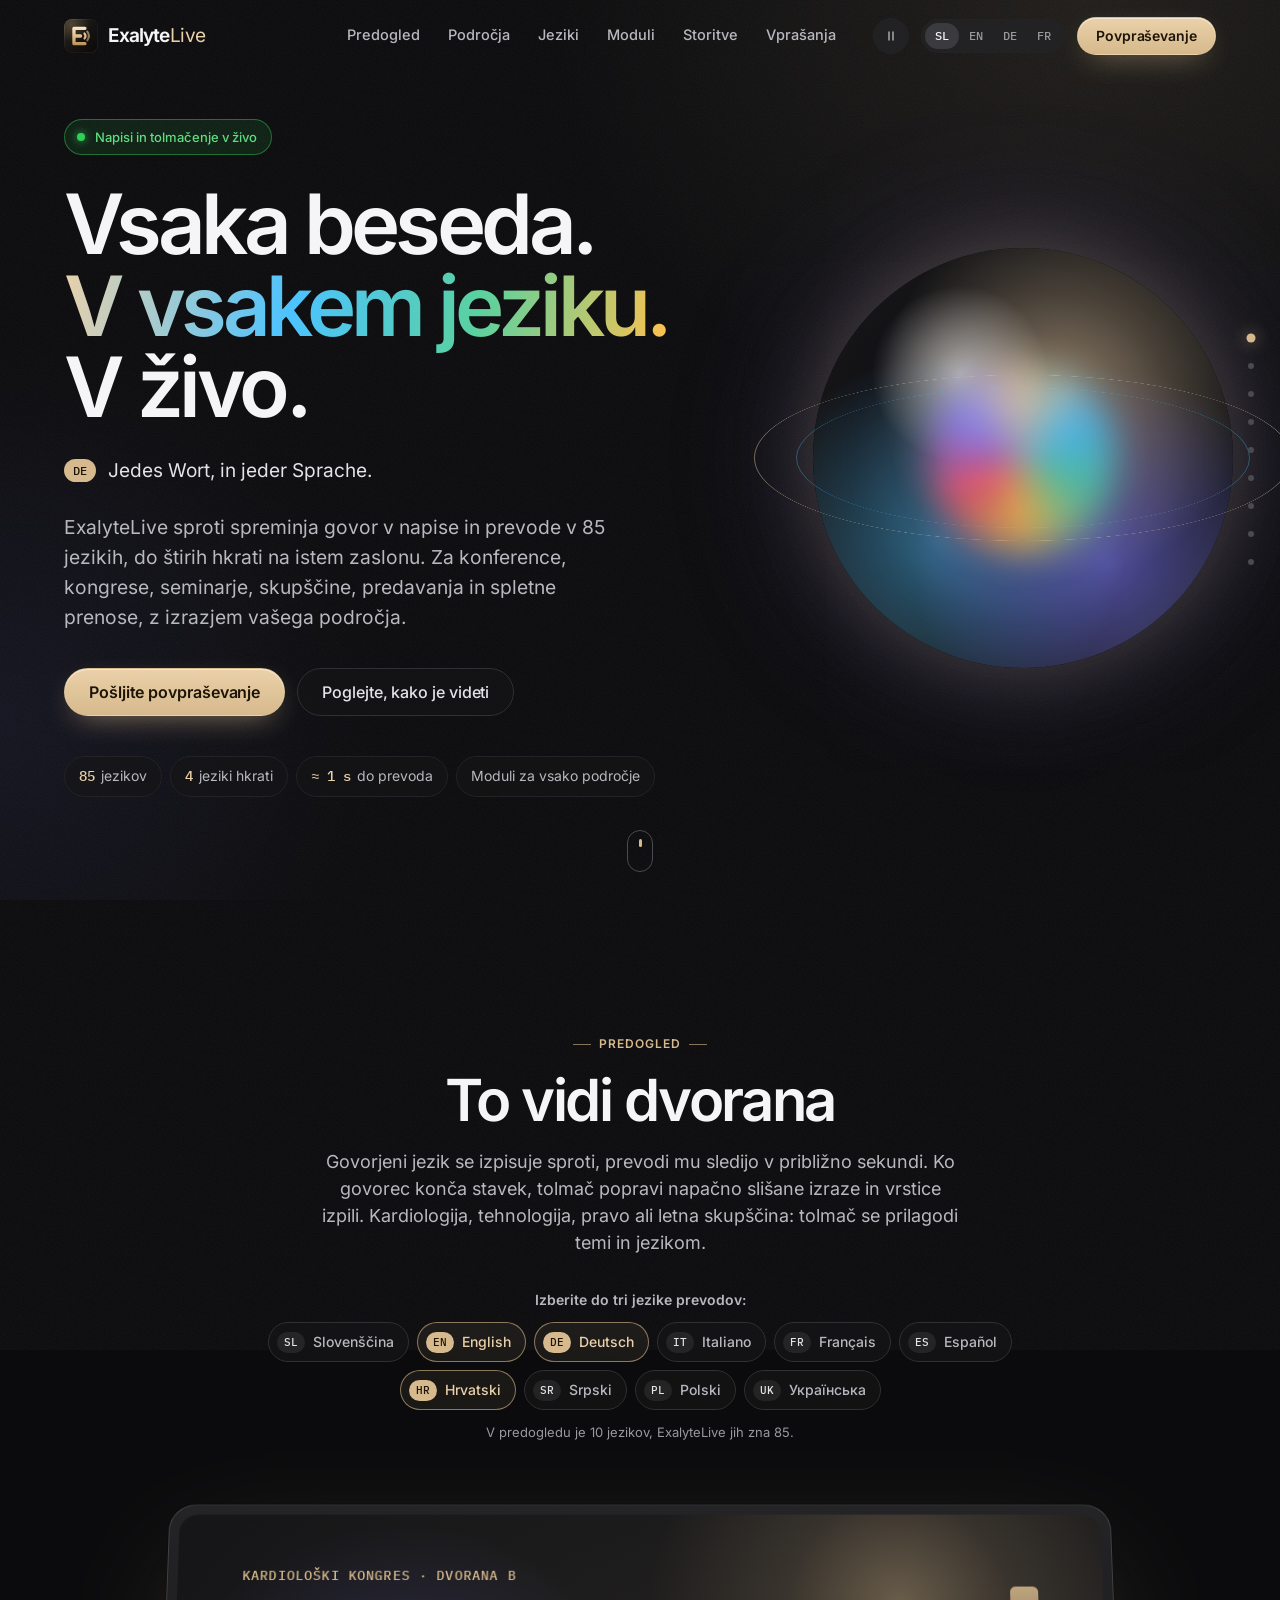
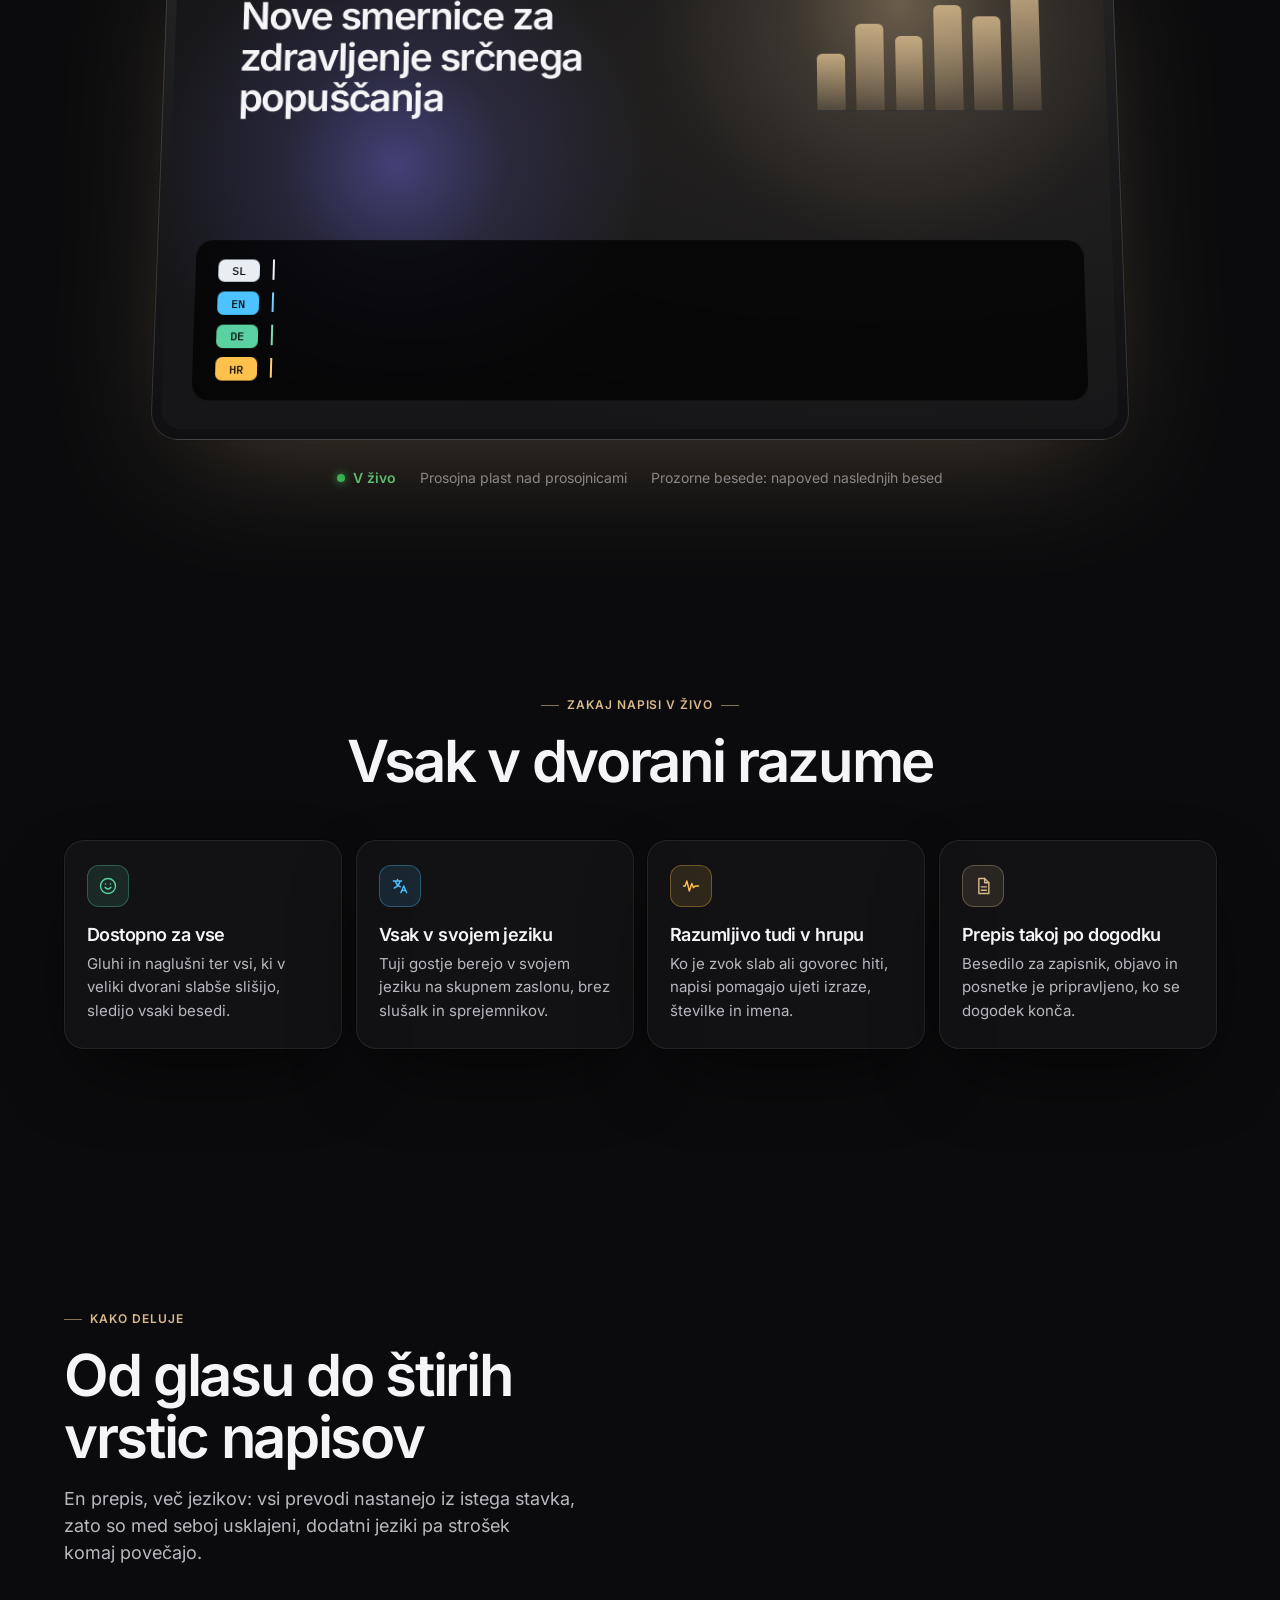
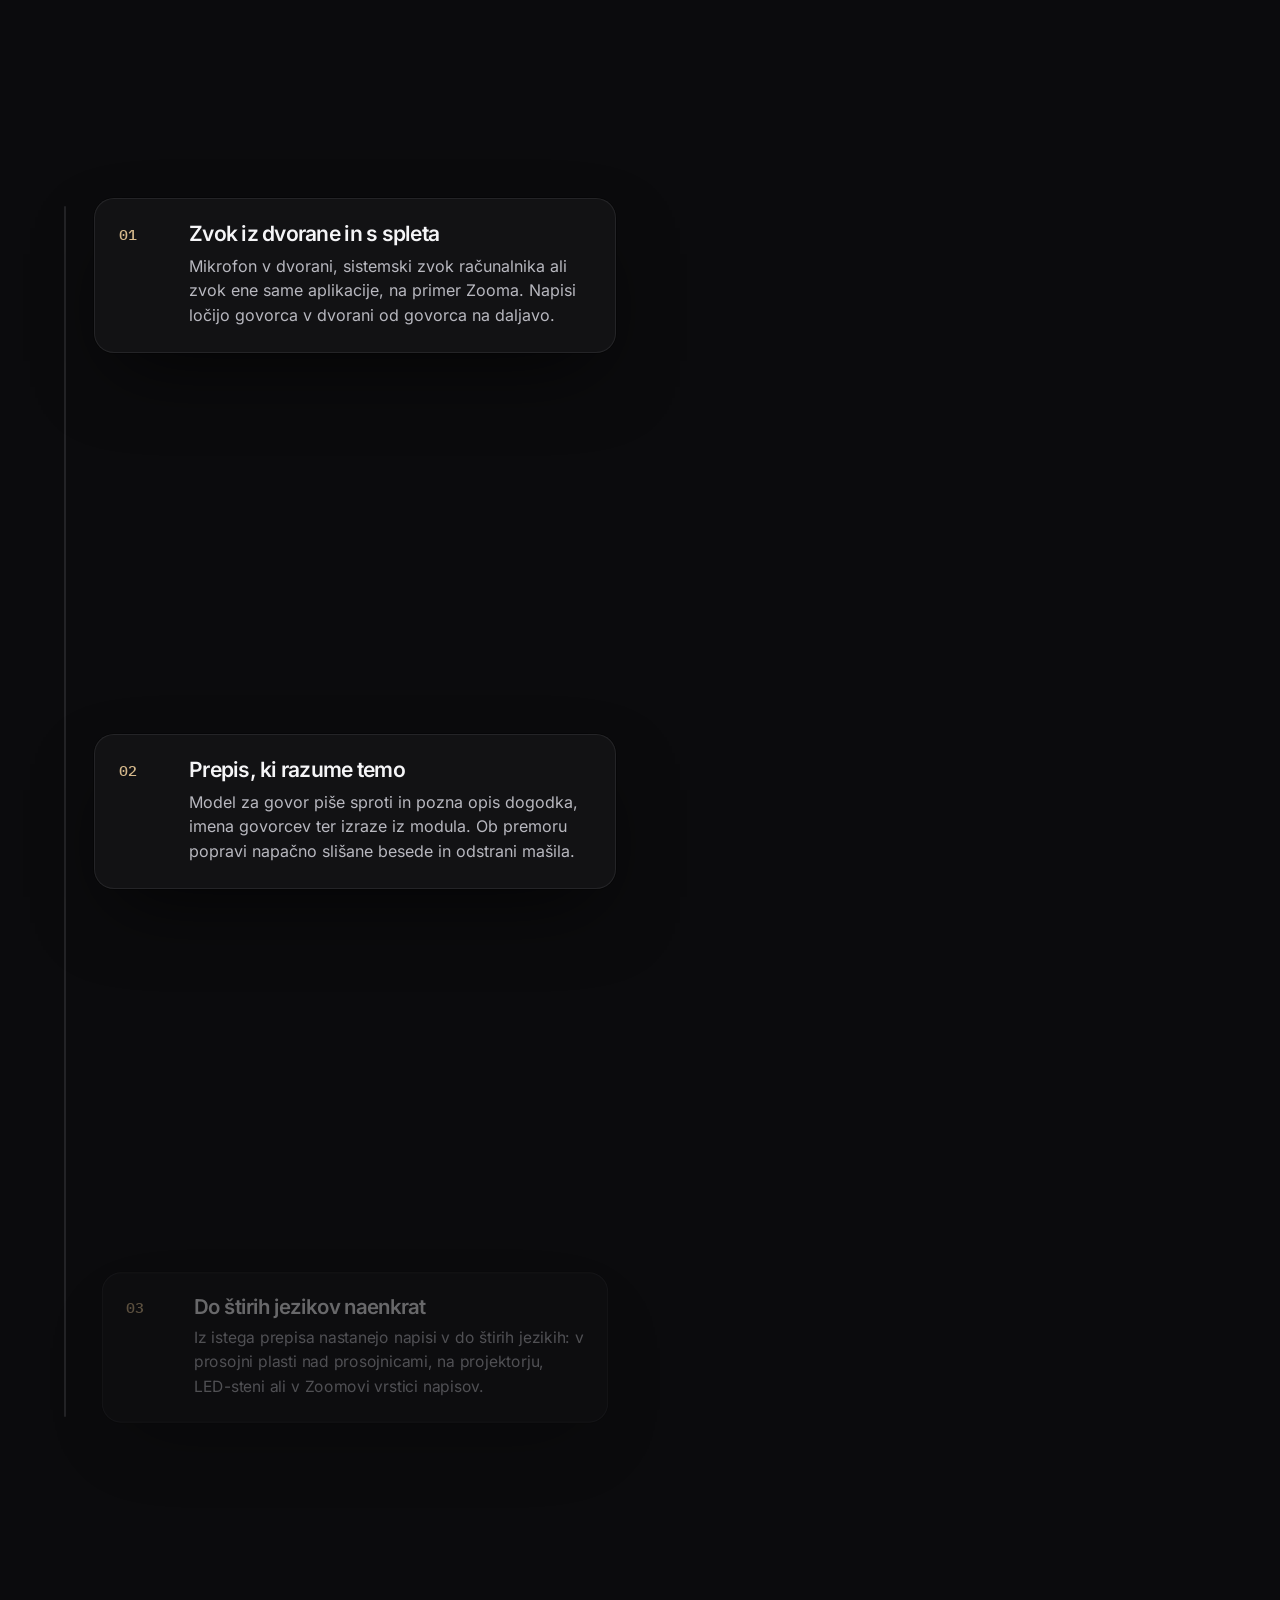
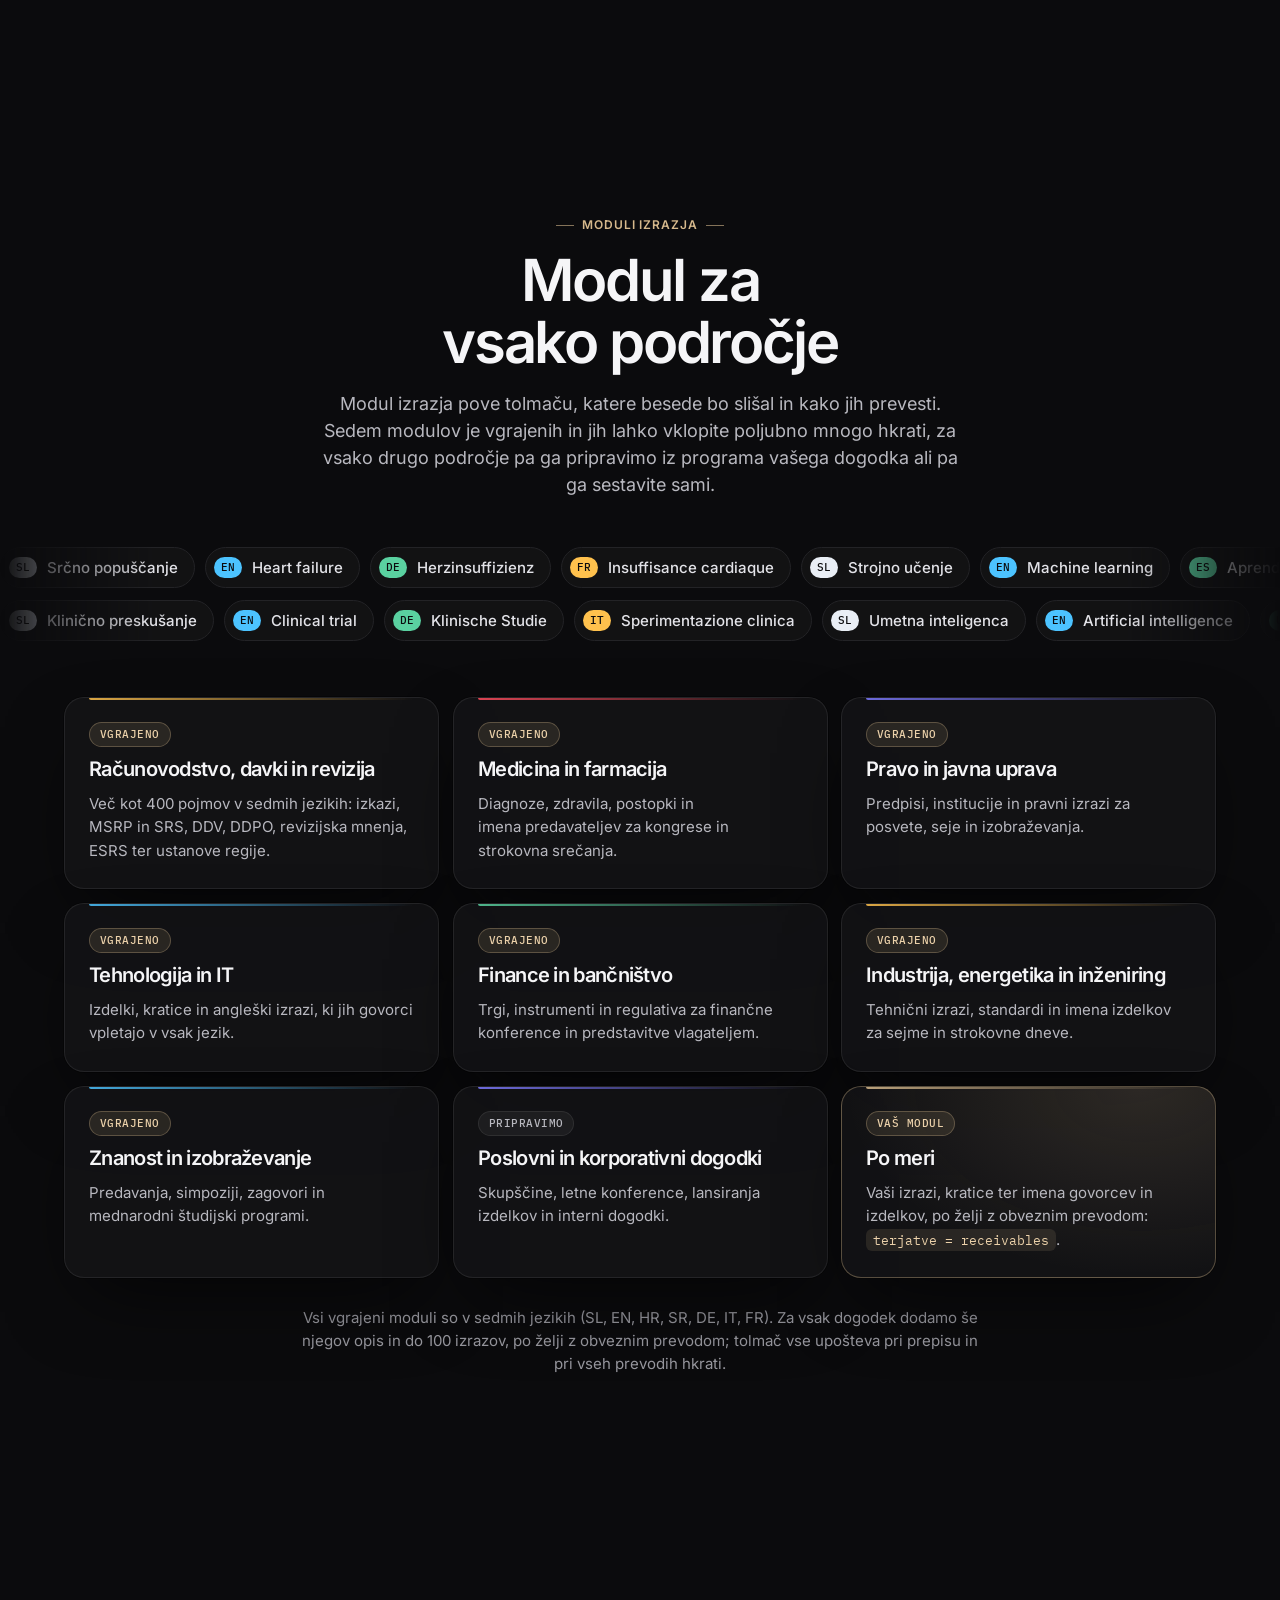
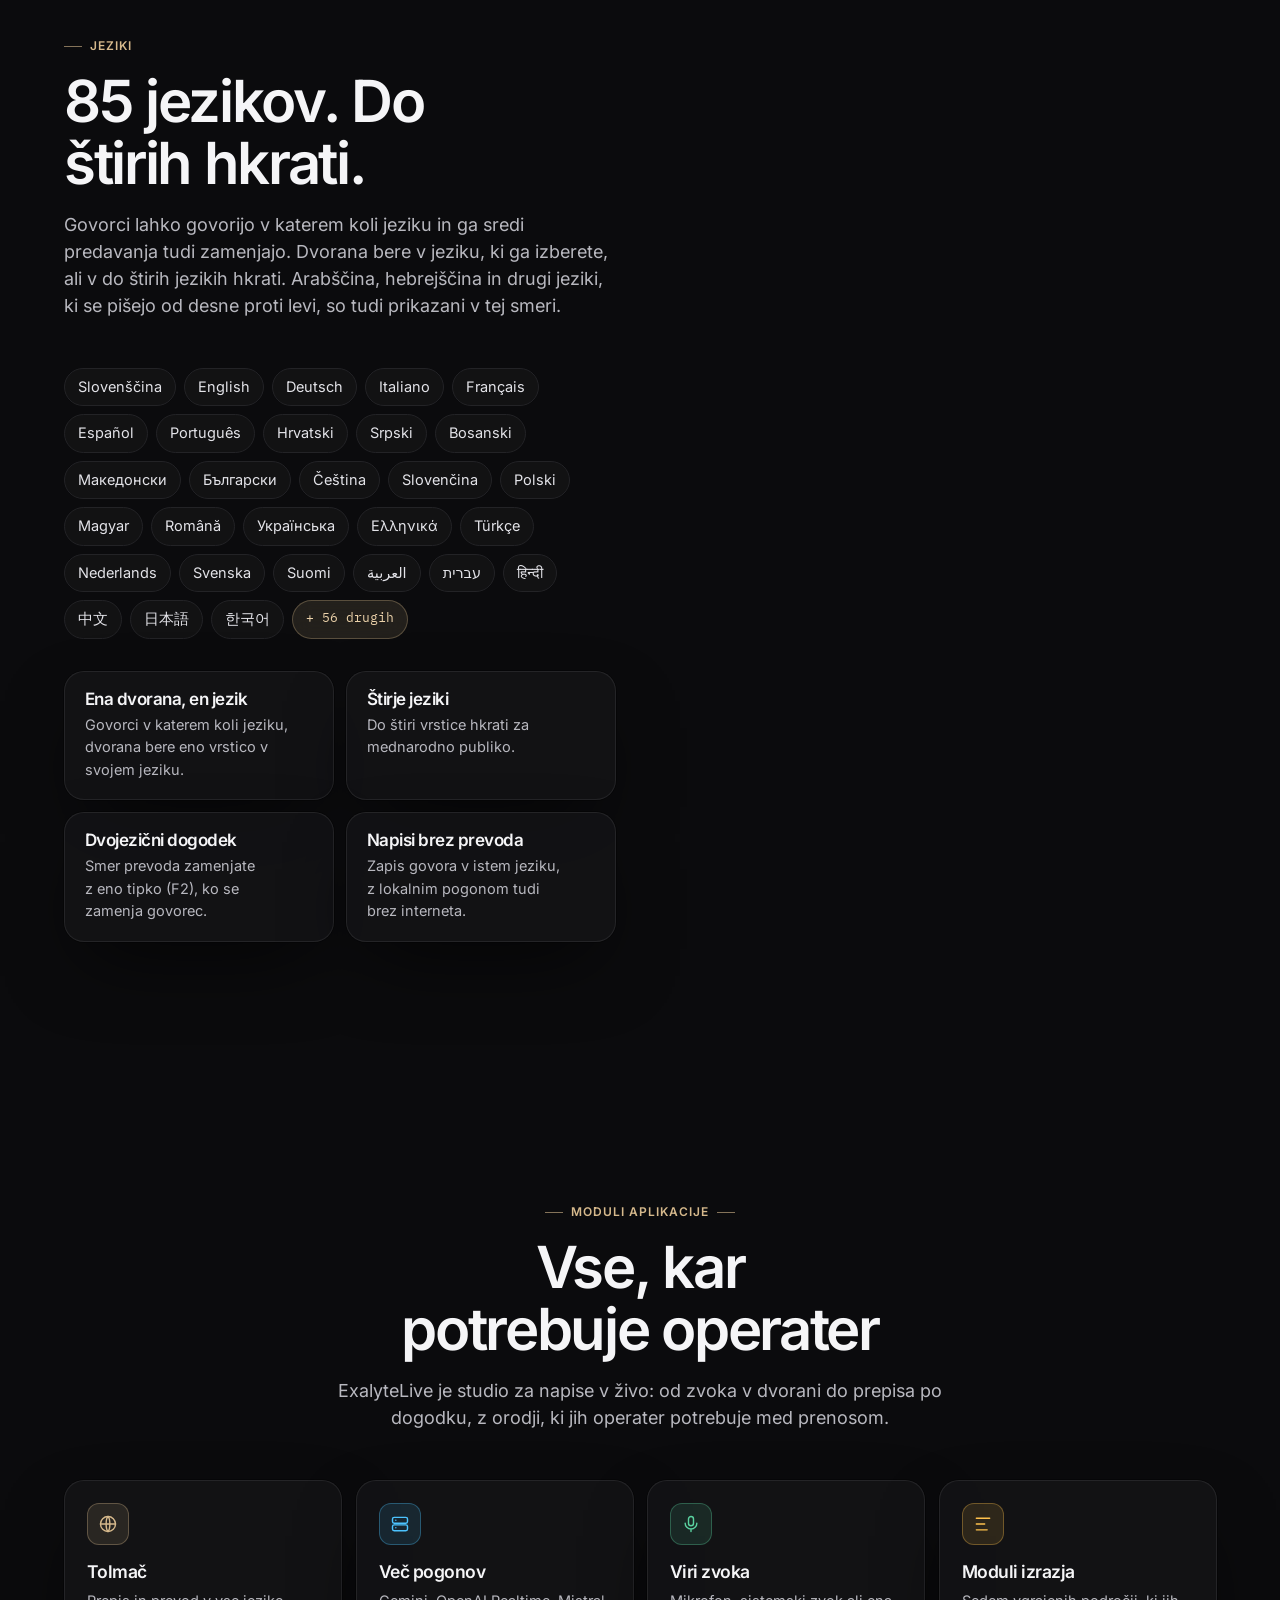
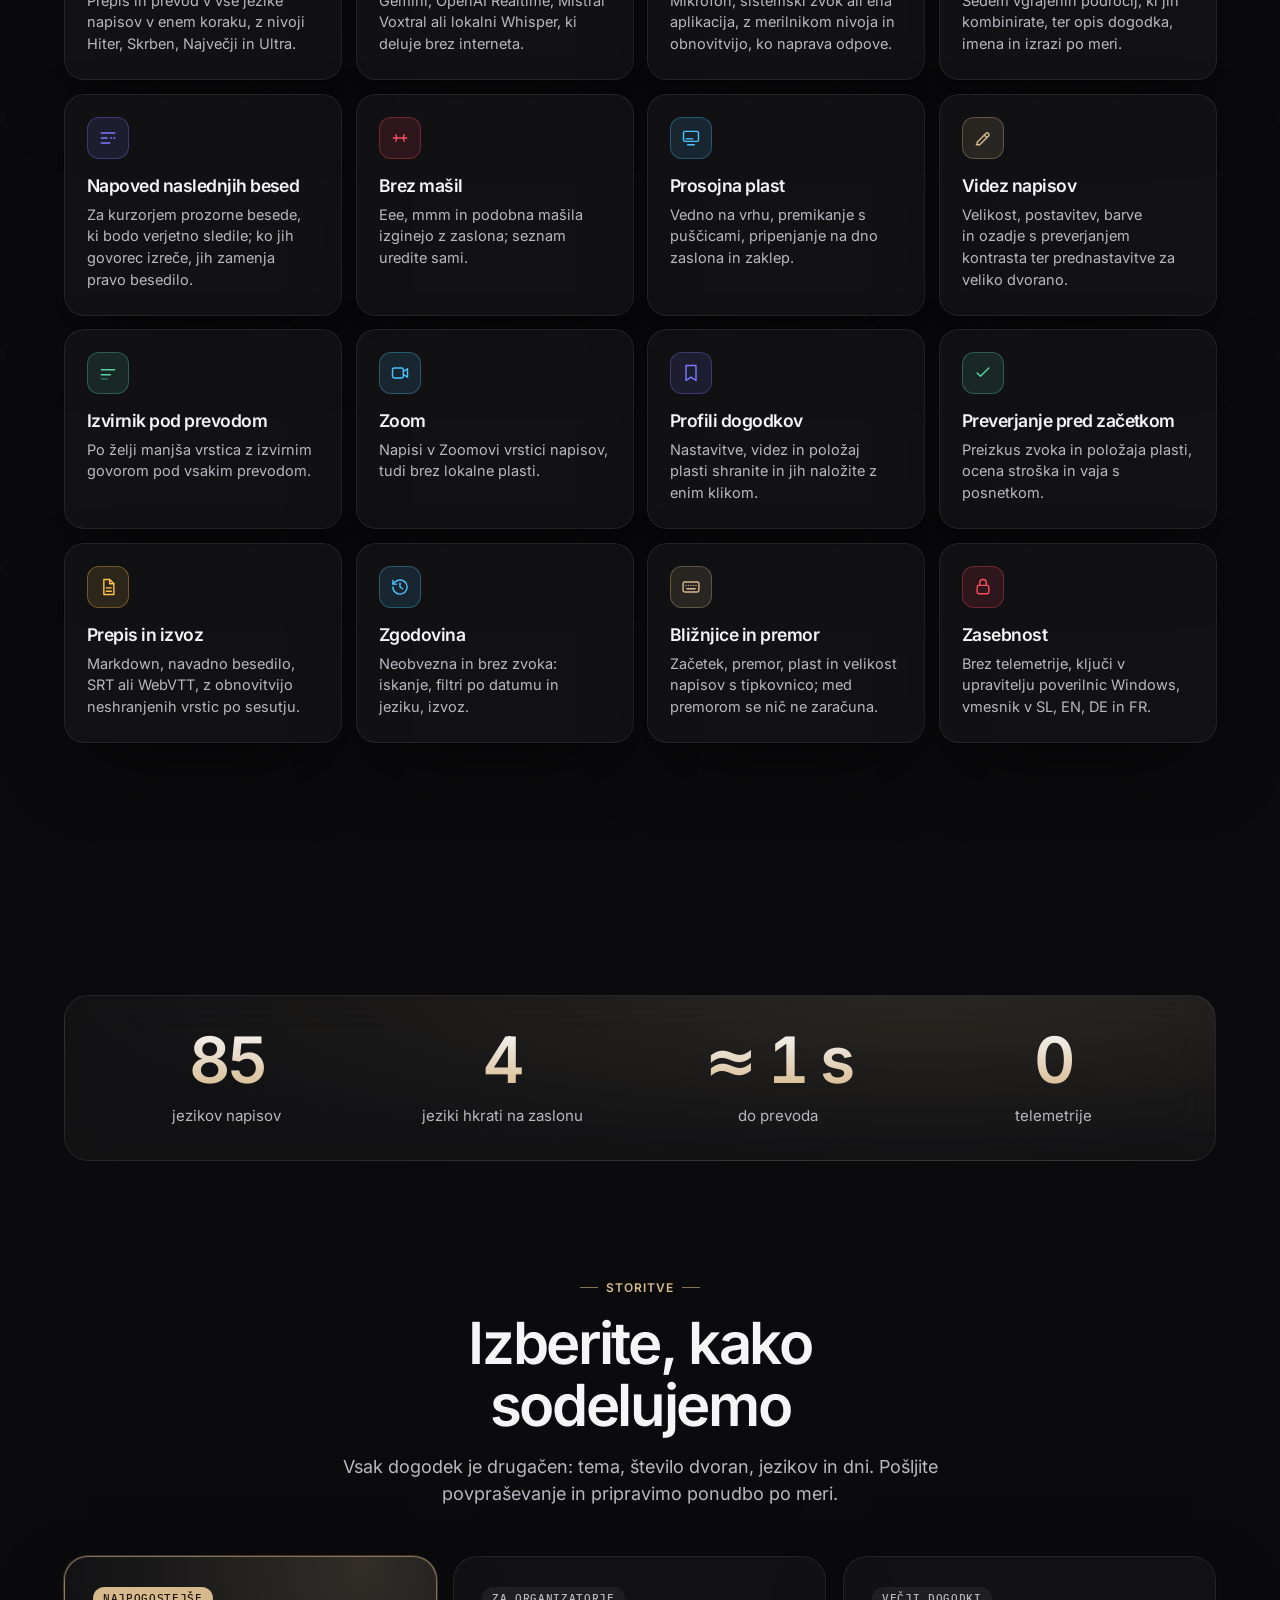
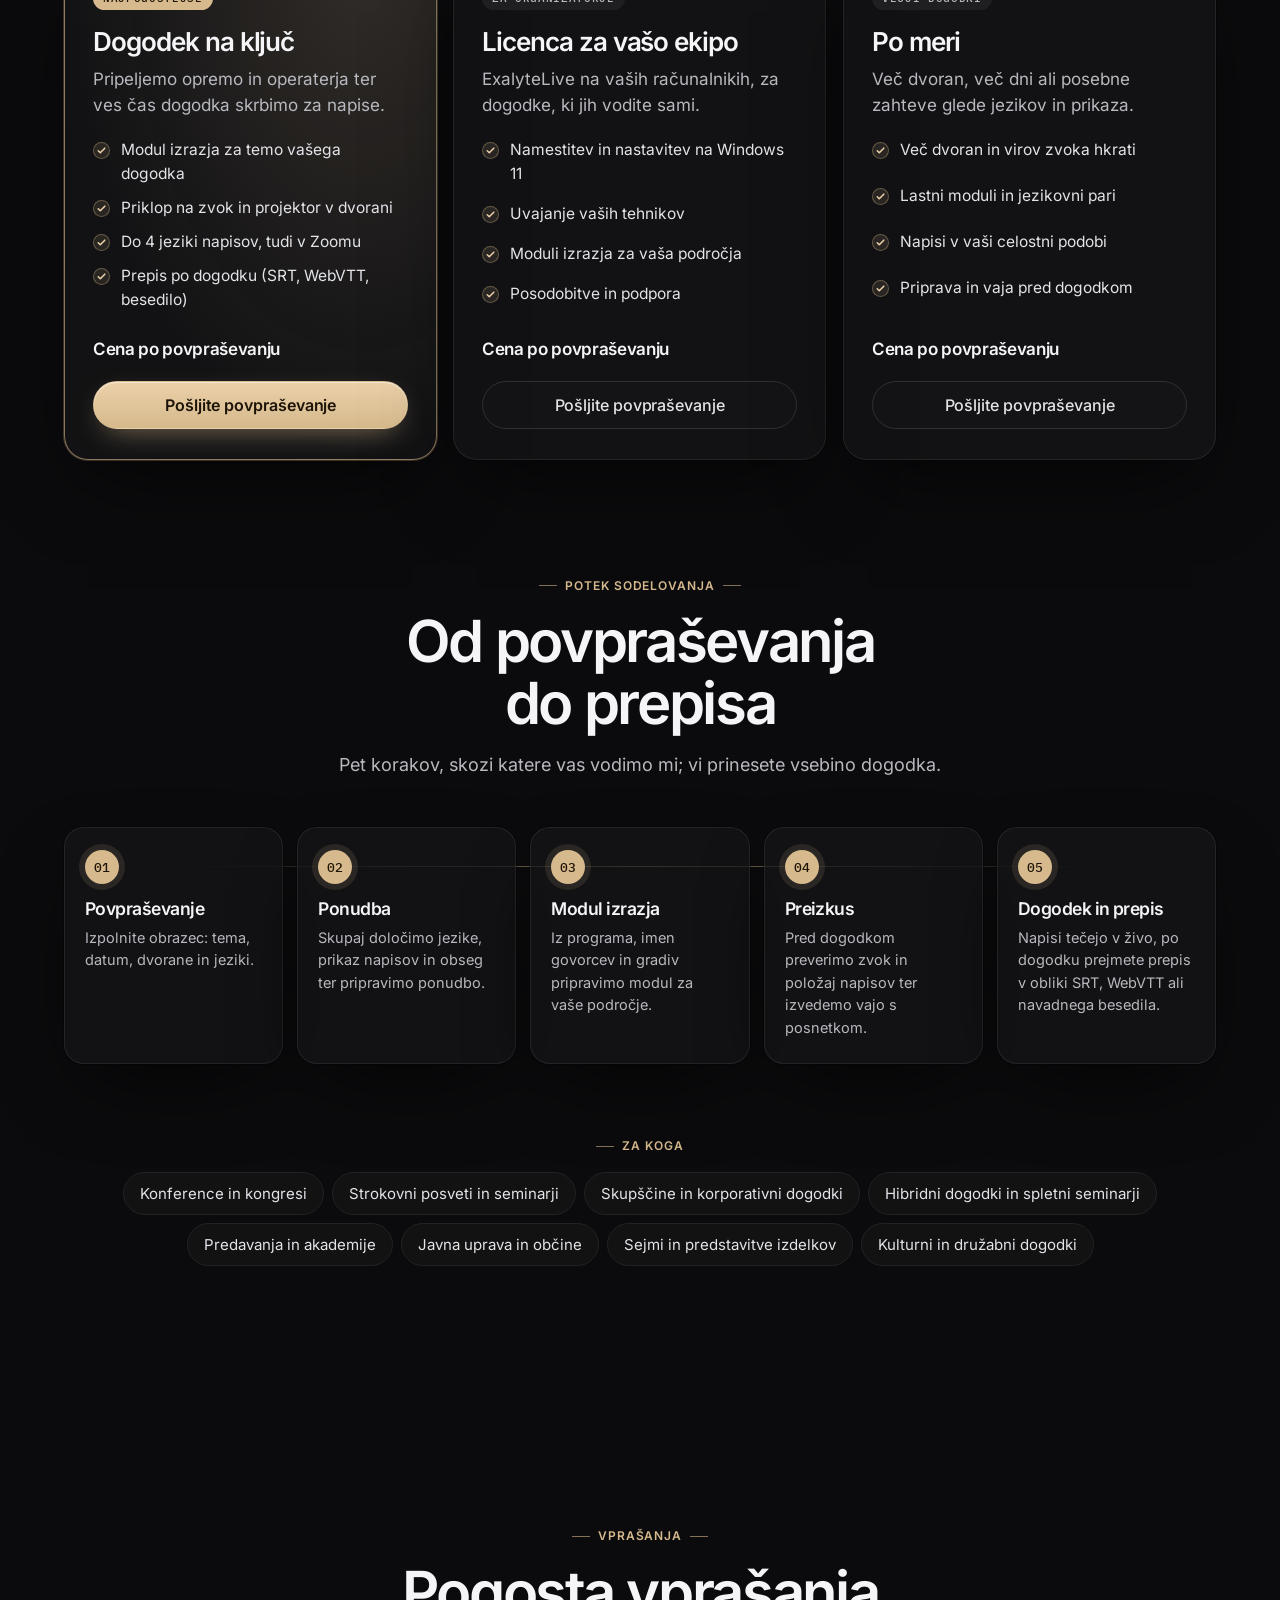
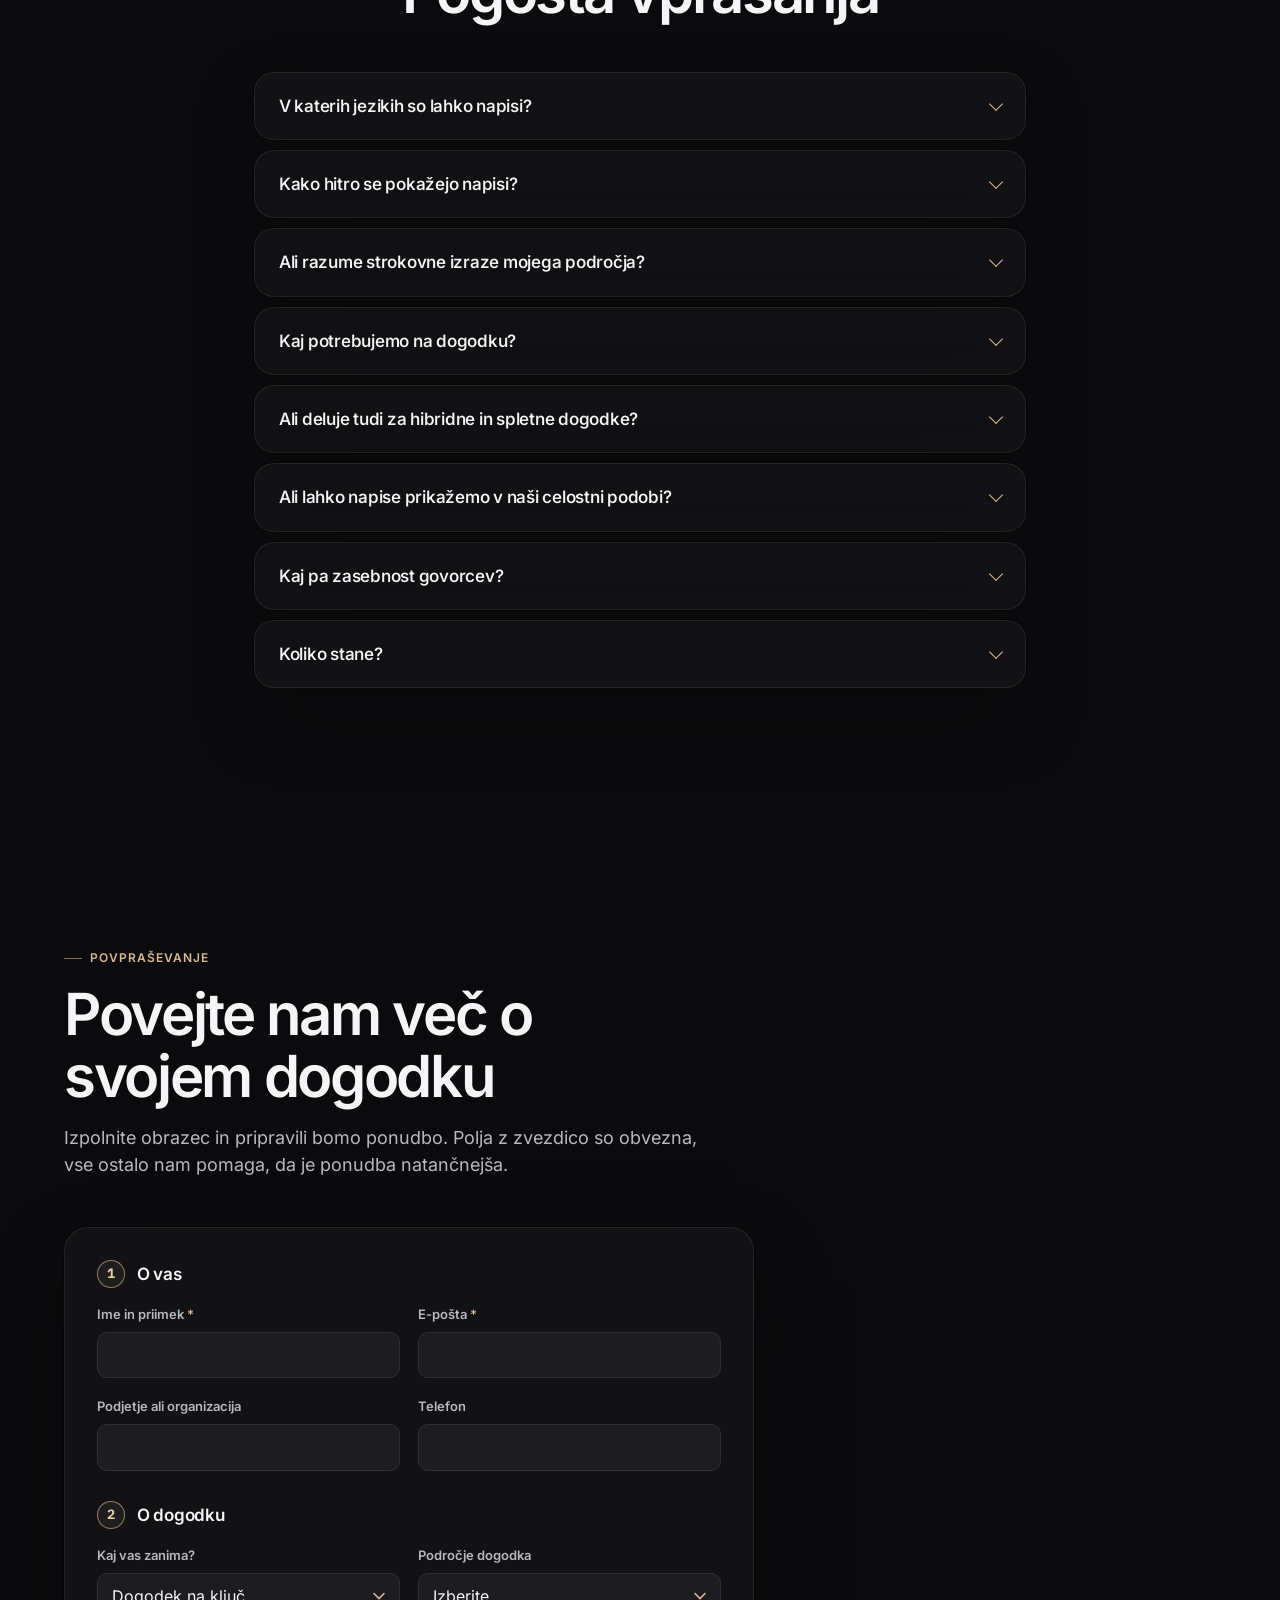
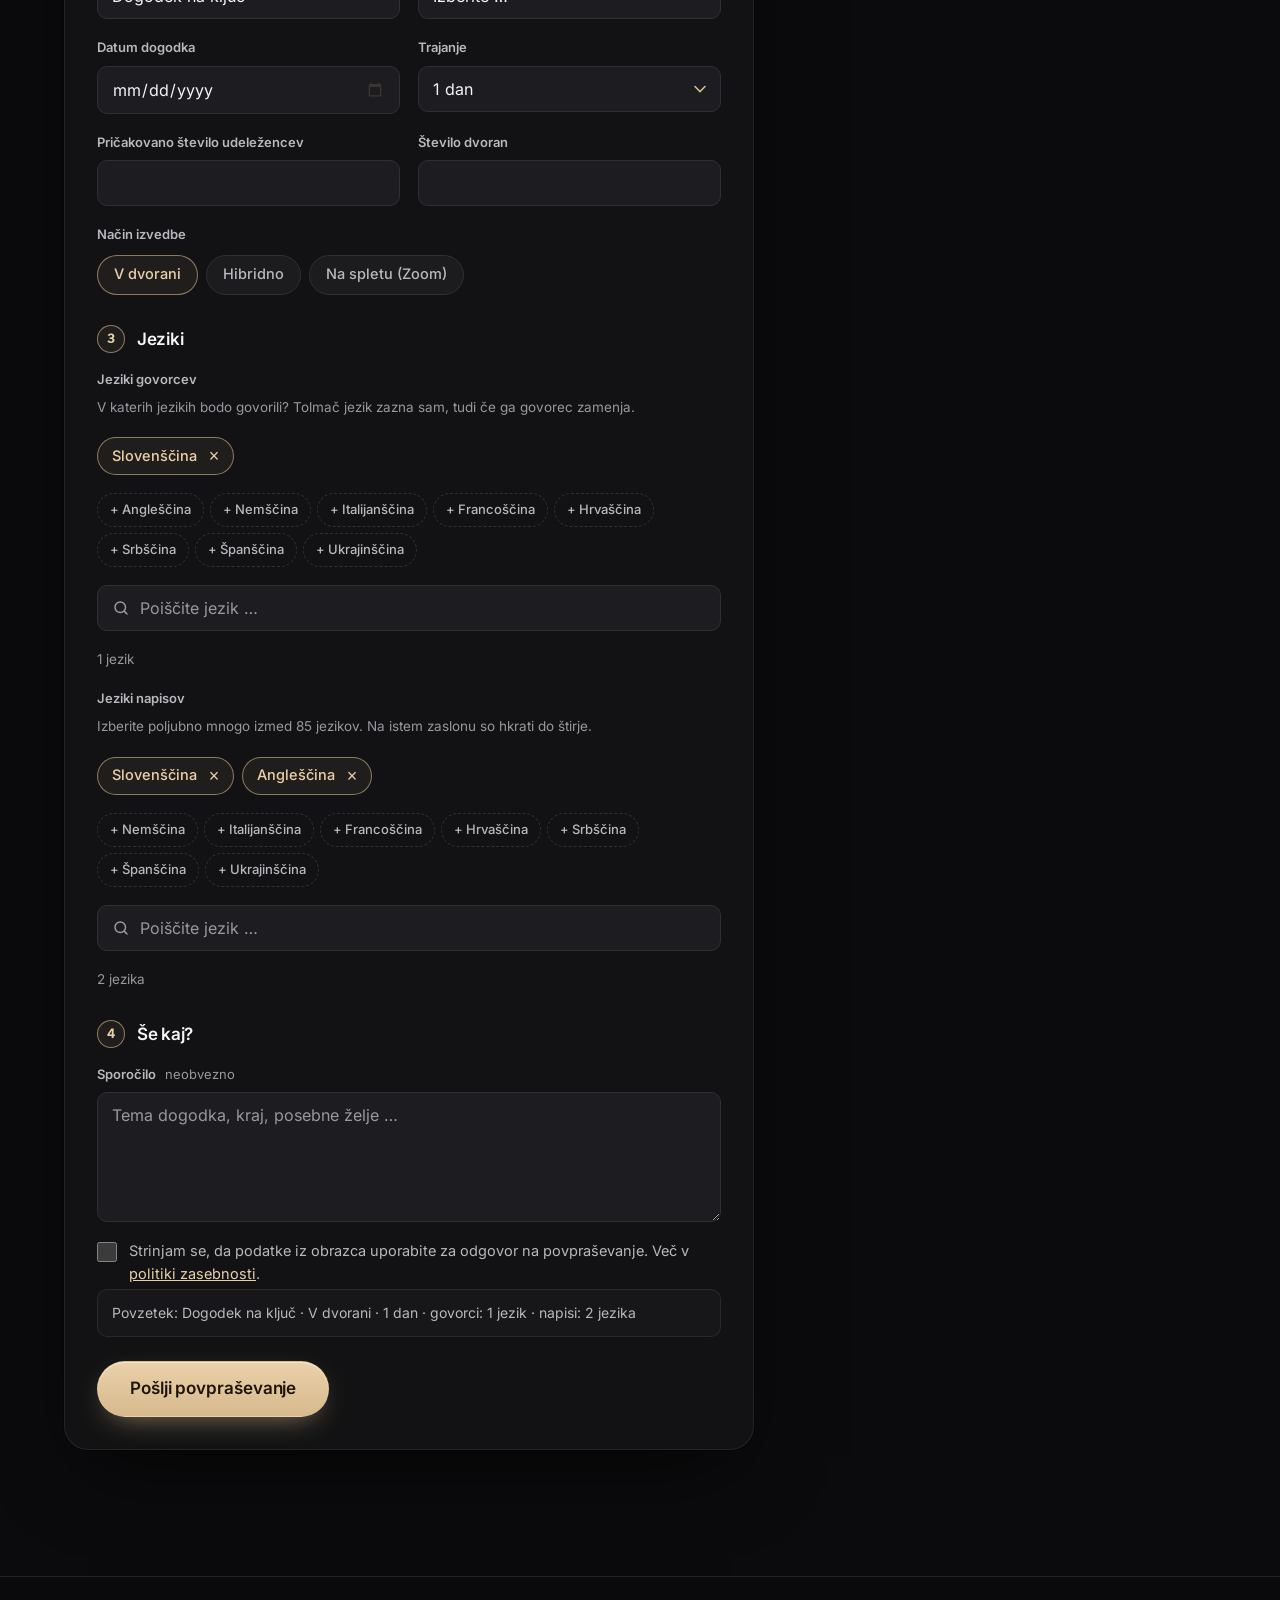
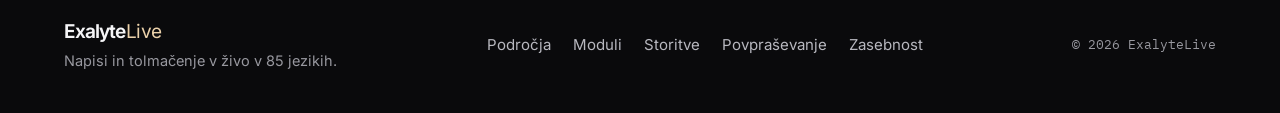
==== commit 956f1555: "Objava 3a5f784" ====
--- a/index.html
+++ b/index.html
@@ -101,9 +101,9 @@
 				]
 			}
 		</script>
-		<script type="module" crossorigin src="./assets/main-CDxLCqsU.js"></script>
-		<link rel="modulepreload" crossorigin href="./assets/i18n-vopoKDX9.js">
-		<link rel="stylesheet" crossorigin href="./assets/i18n-BCPMOhFt.css">
+		<script type="module" crossorigin src="./assets/main-Dvfy3AwQ.js"></script>
+		<link rel="modulepreload" crossorigin href="./assets/i18n-DUXG9yKt.js">
+		<link rel="stylesheet" crossorigin href="./assets/i18n-vpoCZqCj.css">
 		<link rel="stylesheet" crossorigin href="./assets/main-DVCAyn8-.css">
 	</head>
 	<body data-page="home">
@@ -1014,6 +1014,16 @@
 						</noscript>
 						<!-- POST, so that even without scripts nothing typed here ends up in an address. -->
 						<form class="form glass reveal" id="inquiry" method="post" novalidate>
+							<p class="form__draft" id="f-draft" hidden>
+								<span data-i18n="form.draftRestored">Obnovili smo osnutek, ki ste ga začeli.</span>
+								<button class="link-btn" type="button" id="f-draft-clear" data-i18n="form.draftClear">
+									Počisti obrazec
+								</button>
+							</p>
+
+							<h3 class="form__step">
+								<span class="form__num" aria-hidden="true">1</span><span data-i18n="form.stepYou">O vas</span>
+							</h3>
 							<div class="form__grid">
 								<div class="field">
 									<label for="f-name"
@@ -1036,6 +1046,12 @@
 									<label for="f-phone" data-i18n="form.phone">Telefon</label>
 									<input id="f-phone" name="phone" type="tel" autocomplete="tel" maxlength="40" >
 								</div>
+							</div>
+
+							<h3 class="form__step">
+								<span class="form__num" aria-hidden="true">2</span><span data-i18n="form.stepEvent">O dogodku</span>
+							</h3>
+							<div class="form__grid">
 								<div class="field">
 									<label for="f-service" data-i18n="form.service">Kaj vas zanima?</label>
 									<select id="f-service" name="service">
@@ -1048,6 +1064,7 @@
 								<div class="field">
 									<label for="f-field" data-i18n="form.field">Področje dogodka</label>
 									<select id="f-field" name="field">
+										<option value="" data-i18n="form.fieldPick" selected>Izberite …</option>
 										<option value="accounting" data-i18n="form.fieldAccounting">Računovodstvo, davki, revizija</option>
 										<option value="medicine" data-i18n="form.fieldMedicine">Medicina in farmacija</option>
 										<option value="law" data-i18n="form.fieldLaw">Pravo in javna uprava</option>
@@ -1056,14 +1073,27 @@
 										<option value="industry" data-i18n="form.fieldIndustry">Industrija in energetika</option>
 										<option value="education" data-i18n="form.fieldEducation">Znanost in izobraževanje</option>
 										<option value="corporate" data-i18n="form.fieldCorporate">Poslovni dogodek</option>
-										<option value="other" data-i18n="form.fieldOther" selected>Drugo</option>
+										<option value="other" data-i18n="form.fieldOther">Drugo</option>
 									</select>
 								</div>
-								<div class="field">
+								<div class="field field--wide" data-when="field:other" hidden>
+									<label for="f-fieldother" data-i18n="form.fieldOtherLabel">Katero področje?</label>
+									<input 										id="f-fieldother"
+										name="fieldOther"
+										type="text"
+										maxlength="120"
+										placeholder="npr. kardiologija, pomorsko pravo"
+										data-i18n-attr="placeholder:form.fieldOtherPh"
+									>
+								</div>
+								<div class="field" data-unless="service:license">
 									<label for="f-date" data-i18n="form.date">Datum dogodka</label>
 									<input id="f-date" name="eventDate" type="date" >
-								</div>
-								<div class="field">
+									<p class="field__hint" data-when="duration:series" hidden data-i18n="form.seriesHint">
+										Pri več dogodkih vpišite datum prvega.
+									</p>
+								</div>
+								<div class="field" data-unless="service:license">
 									<label for="f-days" data-i18n="form.days">Trajanje</label>
 									<select id="f-days" name="duration">
 										<option value="1" data-i18n="form.days1">1 dan</option>
@@ -1072,17 +1102,17 @@
 										<option value="series" data-i18n="form.daysSeries">Več dogodkov na leto</option>
 									</select>
 								</div>
-								<div class="field">
+								<div class="field" data-unless="service:license">
 									<label for="f-people" data-i18n="form.people">Pričakovano število udeležencev</label>
 									<input id="f-people" name="attendees" type="number" min="1" max="100000" inputmode="numeric" >
 								</div>
-								<div class="field">
+								<div class="field" data-when="format:onsite,hybrid" data-unless="service:license">
 									<label for="f-rooms" data-i18n="form.rooms">Število dvoran</label>
 									<input id="f-rooms" name="rooms" type="number" min="1" max="100" inputmode="numeric" >
 								</div>
 							</div>
 
-							<fieldset class="field field--group">
+							<fieldset class="field field--group" data-unless="service:license">
 								<legend data-i18n="form.format">Način izvedbe</legend>
 								<div class="pills">
 									<label class="pill"
@@ -1095,44 +1125,88 @@
 										><input type="radio" name="format" value="online" ><span data-i18n="form.formatOnline"
 											>Na spletu (Zoom)</span></label>
 								</div>
+								<p class="field__hint" data-when="format:online" hidden data-i18n="form.onlineHint">
+									Napisi lahko tečejo tudi v Zoomovi vrstici napisov.
+								</p>
 							</fieldset>
 
-							<fieldset class="field field--group">
+							<h3 class="form__step">
+								<span class="form__num" aria-hidden="true">3</span><span data-i18n="form.stepLangs">Jeziki</span>
+							</h3>
+							<fieldset class="field field--group langpick" data-name="speakerLanguages" data-default="sl">
+								<legend data-i18n="form.speakerLangs">Jeziki govorcev</legend>
+								<p class="field__hint" id="f-speakers-hint" data-i18n="form.speakerLangsHint">
+									V katerih jezikih bodo govorili? Tolmač jezik zazna sam, tudi če ga govorec zamenja.
+								</p>
+								<div class="langpick__picked"></div>
+								<div 									class="langpick__quick"
+									role="group"
+									aria-label="Pogosti jeziki"
+									data-i18n-attr="aria-label:form.langQuick"
+								></div>
+								<div class="langpick__box">
+									<input 										class="langpick__search"
+										type="text"
+										role="combobox"
+										aria-autocomplete="list"
+										aria-expanded="false"
+										aria-describedby="f-speakers-hint"
+										autocomplete="off"
+										enterkeyhint="done"
+										placeholder="Poiščite jezik …"
+										aria-label="Poiščite jezik govorcev"
+										data-i18n-attr="placeholder:form.langSearch;aria-label:form.speakerLangsSearch"
+									>
+									<ul class="langpick__list" role="listbox" aria-multiselectable="true" hidden></ul>
+								</div>
+								<p class="langpick__note"></p>
+								<p class="sr-only langpick__live" aria-live="polite"></p>
+							</fieldset>
+
+							<fieldset class="field field--group langpick" data-name="languages" data-default="sl,en">
 								<legend data-i18n="form.langs">Jeziki napisov</legend>
-								<div class="pills">
-									<label class="pill"
-										><input type="checkbox" name="languages" value="SL" checked ><span>SL</span></label>
-									<label class="pill"
-										><input type="checkbox" name="languages" value="EN" checked ><span>EN</span></label>
-									<label class="pill"><input type="checkbox" name="languages" value="DE" ><span>DE</span></label>
-									<label class="pill"><input type="checkbox" name="languages" value="IT" ><span>IT</span></label>
-									<label class="pill"><input type="checkbox" name="languages" value="FR" ><span>FR</span></label>
-									<label class="pill"><input type="checkbox" name="languages" value="HR" ><span>HR</span></label>
-									<label class="pill"><input type="checkbox" name="languages" value="SR" ><span>SR</span></label>
-								</div>
-								<input 									class="field__other"
-									id="f-otherlangs"
-									name="otherLanguages"
-									type="text"
-									maxlength="200"
-									placeholder="Drugi jeziki, npr. ukrajinščina, španščina …"
-									aria-label="Drugi jeziki"
-									data-i18n-attr="placeholder:form.otherLangsPh;aria-label:form.otherLangs"
-								>
+								<p class="field__hint" id="f-langs-hint" data-i18n="form.langsHint">
+									Izberite poljubno mnogo izmed 85 jezikov. Na istem zaslonu so hkrati do štirje.
+								</p>
+								<div class="langpick__picked"></div>
+								<div 									class="langpick__quick"
+									role="group"
+									aria-label="Pogosti jeziki"
+									data-i18n-attr="aria-label:form.langQuick"
+								></div>
+								<div class="langpick__box">
+									<input 										class="langpick__search"
+										type="text"
+										role="combobox"
+										aria-autocomplete="list"
+										aria-expanded="false"
+										aria-describedby="f-langs-hint"
+										autocomplete="off"
+										enterkeyhint="done"
+										placeholder="Poiščite jezik …"
+										aria-label="Poiščite jezik napisov"
+										data-i18n-attr="placeholder:form.langSearch;aria-label:form.langsSearch"
+									>
+									<ul class="langpick__list" role="listbox" aria-multiselectable="true" hidden></ul>
+								</div>
+								<p class="langpick__note"></p>
+								<p class="sr-only langpick__live" aria-live="polite"></p>
 							</fieldset>
 
+							<h3 class="form__step">
+								<span class="form__num" aria-hidden="true">4</span><span data-i18n="form.stepMore">Še kaj?</span>
+							</h3>
 							<div class="field">
 								<label for="f-msg"
-									><span data-i18n="form.message">Sporočilo</span> <span class="req" aria-hidden="true">*</span></label>
+									><span data-i18n="form.message">Sporočilo</span>
+									<span class="opt" data-i18n="form.optional">neobvezno</span></label>
 								<textarea 									id="f-msg"
 									name="message"
-									rows="5"
-									required
+									rows="4"
 									maxlength="4000"
-									placeholder="Tema dogodka, kraj, jeziki govorcev, posebne želje …"
+									placeholder="Tema dogodka, kraj, posebne želje …"
 									data-i18n-attr="placeholder:form.messagePh"
 								></textarea>
-								<p class="field__error" id="f-msg-err"></p>
 							</div>
 
 							<label class="consent">
@@ -1145,6 +1219,8 @@
 
 							<!-- Honeypot for bots: hidden from people and screen readers. -->
 							<input type="checkbox" name="botcheck" class="hp" tabindex="-1" autocomplete="off" aria-hidden="true" >
+
+							<p class="form__summary" id="f-summary"></p>
 
 							<div class="form__footer">
 								<button class="btn btn--primary btn--lg" type="submit" id="f-submit">
--- a/assets/i18n-vpoCZqCj.css
+++ b/assets/i18n-vpoCZqCj.css
@@ -0,0 +1 @@
+:root{--lightningcss-light: ;--lightningcss-dark:initial;color-scheme:dark;--ground:#0b0b0d;--surface-1:#161618;--surface-2:#242427;--hairline:#232326;--edge:#303034;--edge-hover:#4a4a50;--text-bright:#f5f5f7;--text:#e3e3e8;--text-2:#b8b8bf;--text-3:#98989f;--accent:#d6b98c;--accent-soft:#ebd1aa;--accent-deep:#795a30;--accent-wash:#d6b98c14;--accent-chip:#d6b98c1f;--accent-border:#d6b98c99;--live:#30d158;--live-soft:#5fdc7e;--indigo:#7d7aff;--white:#e9eef5;--cyan:#4cc3ff;--green:#5ad1a0;--amber:#ffc14d;--red:#ff4d5e;--violet:#7d7aff;--line:#ffffff14;--line-2:#ffffff24;--glass:#161618b8;--radius-sm:10px;--radius:20px;--radius-lg:24px;--shadow:0 0 0 1px #00000059, 0 32px 80px -24px #000000b3;--font-body:"Inter Variable", "SF Pro Text", -apple-system, BlinkMacSystemFont, system-ui, "Segoe UI Variable Text", "Segoe UI", sans-serif;--font-display:var(--font-body);--font-mono:"IBM Plex Mono", ui-monospace, "SF Mono", "Cascadia Mono", Consolas, monospace;--font-caption:"Archivo Variable", "Inter Variable", system-ui, sans-serif;--gutter:24px;--nav-h:72px;--ease:cubic-bezier(.22, 1, .36, 1);--spring:cubic-bezier(.34, 1.56, .64, 1)}*,:before,:after{box-sizing:border-box}html{-webkit-tap-highlight-color:transparent;scroll-behavior:smooth;scroll-padding-top:calc(var(--nav-h) + 12px);-webkit-text-size-adjust:100%}body{background:var(--ground);color:var(--text);font-family:var(--font-body);font-optical-sizing:auto;-webkit-font-smoothing:antialiased;-moz-osx-font-smoothing:grayscale;margin:0;font-size:17px;line-height:1.55;overflow-x:hidden}img,svg{max-width:100%;display:block}a{color:inherit}h1,h2,h3{font-family:var(--font-display);letter-spacing:-.04em;color:var(--text-bright);text-wrap:balance;margin:0;font-weight:600;line-height:1.06}p{text-wrap:pretty;margin:0}code{font-family:var(--font-mono);background:var(--accent-chip);color:var(--accent-soft);white-space:nowrap;border-radius:6px;padding:2px 7px;font-size:.88em}::selection{color:var(--text-bright);background:#d6b98c59}:focus-visible{outline:2px solid var(--accent);outline-offset:2px;border-radius:8px}.skip-link{z-index:100;background:var(--accent);color:#1d1407;border-radius:999px;padding:10px 16px;font-weight:600;text-decoration:none;transition:top .2s;position:absolute;top:-60px;left:16px}.skip-link:focus{top:12px}.container{width:100%;max-width:1200px;padding:0 var(--gutter);margin:0 auto}.container--narrow{max-width:820px}#morph{z-index:0;pointer-events:none;opacity:0;width:100vw;height:100vh;transition:opacity 1.4s var(--ease);position:fixed;inset:0}.has-webgl #morph{opacity:1}.backdrop{z-index:0;background:radial-gradient(70vw 60vw at 85% 0%, #d6b98c1a, transparent 60%), radial-gradient(50vw 50vw at 0% 80%, #7d7aff14, transparent 60%), var(--ground);position:fixed;inset:0}.grain{z-index:0;pointer-events:none;opacity:.05;background-image:url("data:image/svg+xml,%3Csvg xmlns='http://www.w3.org/2000/svg' width='160' height='160'%3E%3Cfilter id='n'%3E%3CfeTurbulence type='fractalNoise' baseFrequency='0.9' numOctaves='2' stitchTiles='stitch'/%3E%3CfeColorMatrix values='0 0 0 0 1 0 0 0 0 1 0 0 0 0 1 0 0 0 0.9 0'/%3E%3C/filter%3E%3Crect width='100%25' height='100%25' filter='url(%23n)'/%3E%3C/svg%3E");position:fixed;inset:-50%}main,.footer{z-index:1;position:relative}.btn{background:var(--surface-2);min-height:48px;color:var(--text-bright);font:500 16px/1 var(--font-body);letter-spacing:-.005em;cursor:pointer;touch-action:manipulation;transition:transform .5s var(--spring), box-shadow .24s var(--ease), background-color .24s, border-color .24s, filter .24s;white-space:nowrap;border:1px solid #0000;border-radius:999px;justify-content:center;align-items:center;gap:10px;padding:0 24px;text-decoration:none;display:inline-flex;position:relative}@media (hover:hover){.btn:hover{transform:translateY(-1px)}}.btn:active,.btn.is-pressed{transition-duration:90ms;transform:scale(.95)}.btn--primary{background:linear-gradient(180deg, var(--accent-soft), var(--accent));color:#1d1407;font-weight:600;box-shadow:inset 0 1px #ffffff73,0 10px 30px -12px #d6b98cb3}@media (hover:hover){.btn--primary:hover{filter:brightness(1.06);box-shadow:inset 0 1px #ffffff73,0 16px 40px -14px #d6b98ce6}}.btn--primary{isolation:isolate;overflow:hidden}.btn--primary:before,.btn--primary:after{content:"";z-index:-1;border-radius:inherit;pointer-events:none;position:absolute;inset:0}.btn--primary:before{background:radial-gradient(circle at var(--gx,50%) var(--gy,50%), #fff8e8cc, transparent 62%);opacity:0;transition:opacity .3s}.btn--primary:after{background:linear-gradient(105deg,#0000 32%,#fff9 48%,#0000 64%);transform:translate(-110%)}.btn--primary.is-pressed:before{opacity:1;transition-duration:60ms}.btn--primary.is-pressed:after{animation:sheen .7s var(--ease)}@media (hover:hover){.btn--primary:hover:before{opacity:.75}.btn--primary:hover:after{animation:sheen .95s var(--ease)}}@keyframes sheen{to{transform:translate(110%)}}.btn--ghost{border-color:var(--edge);color:var(--text);-webkit-backdrop-filter:blur(12px);background:#16161880}.btn--ghost:hover{border-color:var(--accent-border);background:var(--accent-wash);color:var(--accent-soft)}.btn--sm{min-height:38px;padding:0 18px;font-size:14px}.btn--lg{min-height:56px;padding:0 32px;font-size:17px}.btn:disabled{opacity:.7;cursor:progress;transform:none}.nav{z-index:50;height:var(--nav-h);border-bottom:1px solid #0000;align-items:center;transition:background-color .3s,border-color .3s;display:flex;position:fixed;top:0;left:0;right:0}.nav.is-scrolled,.nav.is-open{-webkit-backdrop-filter:saturate(180%)blur(20px);border-bottom-color:var(--hairline);background:#161618c7}.nav__inner{align-items:center;gap:24px;display:flex}.brand{flex-shrink:0;align-items:center;gap:10px;text-decoration:none;display:inline-flex}.brand__mark{border-radius:8px;width:34px;height:34px}.brand__name{font-family:var(--font-body);letter-spacing:-.055em;color:var(--text-bright);font-size:19px;font-weight:650}.brand__name span{color:var(--accent-soft);letter-spacing:-.03em;margin-left:1px;font-weight:400}.nav__links{gap:2px;margin-left:auto;display:flex}.nav__links a{color:var(--text-2);border-radius:999px;padding:8px 13px;font-size:14.5px;font-weight:500;text-decoration:none;transition:color .2s,background-color .2s}.nav__links a:hover{color:var(--text-bright);background:#ffffff0d}.nav__links a[aria-current=true]{color:var(--accent-soft);background:var(--accent-wash)}.nav__actions{align-items:center;gap:12px;display:flex}.lang-switch{border:1px solid var(--hairline);background:#242427b3;border-radius:999px;padding:3px;display:inline-flex}.lang-switch button{color:var(--text-3);font:500 12px/1 var(--font-mono);cursor:pointer;transition:color .2s, background-color .2s, transform .45s var(--spring);background:0 0;border:0;border-radius:999px;padding:7px 10px}.lang-switch button.is-pressed,.nav__toggle.is-pressed{transition-duration:80ms;transform:scale(.9)}.lang-switch button[aria-pressed=true]{color:var(--text-bright);background:#3a3a3f}.nav__toggle{border:1px solid var(--edge);cursor:pointer;width:44px;height:44px;transition:transform .45s var(--spring);background:0 0;border-radius:999px;display:none;position:relative}.nav__toggle span{background:var(--text-bright);height:1.5px;transition:transform .3s var(--ease), top .3s var(--ease);border-radius:2px;position:absolute;left:13px;right:13px}.nav__toggle span:first-child{top:17px}.nav__toggle span:last-child{top:25px}.nav.is-open .nav__toggle span:first-child{top:21px;transform:rotate(45deg)}.nav.is-open .nav__toggle span:last-child{top:21px;transform:rotate(-45deg)}.section{padding:clamp(96px,14vh,160px) 0;position:relative}.section__head{max-width:640px;margin-bottom:48px}.section__head--center{text-align:center;margin-left:auto;margin-right:auto}.section__head h2{margin-bottom:18px;font-size:clamp(34px,4.6vw,58px)}.section__head p:not(.kicker){color:var(--text-2);font-size:clamp(17px,1.4vw,19px);line-height:1.5}.kicker{text-transform:uppercase;letter-spacing:.08em;color:var(--accent);align-items:center;gap:8px;margin-bottom:16px;font-size:12px;font-weight:600;display:inline-flex}.kicker:before,.section__head--center .kicker:after{content:"";background:var(--accent-border);width:18px;height:1px}.glass{background:var(--glass);border:1px solid var(--line);border-radius:var(--radius);-webkit-backdrop-filter:saturate(180%)blur(20px);box-shadow:var(--shadow);position:relative}.grad{background:linear-gradient(100deg, var(--accent-soft) 0%, var(--cyan) 38%, var(--green) 68%, var(--amber) 100%);color:#0000;-webkit-background-clip:text;background-clip:text}.live-dot{background:var(--live);border-radius:50%;flex-shrink:0;width:8px;height:8px;animation:1.8s infinite live;display:inline-block;box-shadow:0 0 8px #30d158e6}@keyframes live{0%,to{opacity:1}50%{opacity:.45}}.tag{font:500 11px/1 var(--font-mono);letter-spacing:.04em;text-transform:uppercase;color:var(--text-2);border:1px solid var(--line);background:#ffffff0d;border-radius:999px;align-self:flex-start;align-items:center;padding:6px 10px;display:inline-flex}.tag--accent{color:var(--accent-soft);background:var(--accent-chip);border-color:#d6b98c4d}.split{grid-template-columns:minmax(0,1fr) minmax(0,1fr);align-items:center;gap:48px;display:grid}.split__visual{min-height:420px}.js .reveal{opacity:0;transition:opacity .9s var(--ease) var(--delay,0s), transform .9s var(--ease) var(--delay,0s);transform:translateY(28px)}.js .reveal.is-visible{opacity:1;transform:none}.tilt{transform:perspective(900px) rotateX(var(--rx,0deg)) rotateY(var(--ry,0deg));transform-style:preserve-3d;transition:transform .5s var(--ease), border-color .3s, opacity .9s var(--ease) var(--delay,0s);will-change:transform}.js .tilt.reveal:not(.is-visible){transform:perspective(900px)translateY(28px)}.tilt:after{content:"";border-radius:inherit;pointer-events:none;background:radial-gradient(420px circle at var(--mx,50%) var(--my,0%), #d6b98c1a, transparent 45%);opacity:0;transition:opacity .3s;position:absolute;inset:0}.tilt:hover:after{opacity:1}.tilt:hover{border-color:var(--edge-hover)}.hero{min-height:100vh;min-height:100svh;padding:calc(var(--nav-h) + 40px) 0 96px;align-items:center;display:flex;position:relative}.hero__grid{grid-template-columns:minmax(0,1.3fr) minmax(0,.7fr);display:grid}.eyebrow{color:var(--live-soft);background:#30d1581a;border:1px solid #30d15873;border-radius:999px;align-items:center;gap:10px;margin-bottom:28px;padding:7px 14px 7px 12px;font-size:13px;font-weight:500;display:inline-flex}.hero__title{letter-spacing:-.055em;margin-bottom:28px;font-size:clamp(46px,6.5vw,96px);font-weight:600;line-height:.98}.hero__lead{max-width:560px;color:var(--text-2);margin-bottom:36px;font-size:clamp(17px,1.5vw,20px)}.hero__ctas{flex-wrap:wrap;gap:12px;margin-bottom:40px;display:flex}.hero__chips{flex-wrap:wrap;gap:8px;margin:0;padding:0;list-style:none;display:flex}.hero__chips li{color:var(--text-2);border:1px solid var(--hairline);-webkit-backdrop-filter:blur(10px);backdrop-filter:blur(10px);background:#16161899;border-radius:999px;align-items:baseline;gap:6px;padding:8px 14px;font-size:14px;display:inline-flex}.hero__chips b{font-family:var(--font-mono);color:var(--accent-soft);font-weight:500}.scroll-cue{border:1.5px solid var(--edge-hover);border-radius:14px;width:26px;height:42px;margin-left:-13px;position:absolute;bottom:28px;left:50%}.scroll-cue span{background:var(--accent);width:3px;height:8px;animation:cue 1.8s var(--ease) infinite;border-radius:2px;margin-left:-1.5px;position:absolute;top:8px;left:50%}@keyframes cue{0%{opacity:1;transform:translateY(0)}80%{opacity:0;transform:translateY(14px)}to{opacity:0}}.stage{max-width:980px;margin:0 auto}.stage__bezel{border:1px solid var(--line-2);box-shadow:0 40px 120px -40px #d6b98c59, var(--shadow);transform-origin:bottom;transition:transform .8s var(--ease);background:linear-gradient(#ffffff1a,#ffffff05);border-radius:28px;padding:10px;transform:perspective(1400px)rotateX(6deg)}.stage:hover .stage__bezel{transform:perspective(1400px)rotateX(0)}.stage__screen{aspect-ratio:16/9;background:radial-gradient(ellipse at 75% 35%, var(--accent-wash), transparent 75%), var(--surface-1);border-radius:20px;position:relative;overflow:hidden;container-type:inline-size}.stage__aura span{opacity:.4;border-radius:50%;width:56cqw;height:56cqw;animation:22s linear infinite aura;position:absolute}.stage__aura span:first-child{background:radial-gradient(circle, var(--accent) 0%, #d6b98c59 30%, transparent 68%);top:-18cqw;right:-6cqw}.stage__aura span:last-child{background:radial-gradient(circle, var(--indigo) 0%, #7d7aff59 30%, transparent 68%);animation-duration:28s;animation-direction:reverse;top:0;left:-4cqw}@keyframes aura{0%{transform:rotate(0)translate(4cqw)rotate(0)}to{transform:rotate(360deg)translate(4cqw)rotate(-360deg)}}.slide{padding:6cqw 7cqw;position:absolute;inset:0}.slide__kicker{font:500 1.5cqw/1.2 var(--font-mono);color:var(--accent);text-transform:uppercase;letter-spacing:.08em}.slide__title{letter-spacing:-.04em;color:var(--text-bright);max-width:62%;margin-top:1.4cqw;font-size:4.2cqw;font-weight:600;line-height:1.08;transition:opacity .4s}.slide__bars{border-bottom:1px solid var(--edge);align-items:flex-end;gap:1.2cqw;width:24cqw;height:15cqw;display:flex;position:absolute;top:7cqw;right:7cqw}.slide__bars span{height:var(--h);background:linear-gradient(#d6b98cd9,#d6b98c26);border-radius:.6cqw .6cqw 0 0;flex:1}.captions{-webkit-backdrop-filter:blur(8px);backdrop-filter:blur(8px);background:#000000b8;border-radius:1.8cqw;gap:.9cqw;padding:2cqw 2.4cqw;transition:opacity .4s;display:grid;position:absolute;bottom:3cqw;left:3cqw;right:3cqw}.stage.is-clearing .captions{opacity:.25}.lane{--c:var(--white);grid-template-columns:4.4cqw 1fr;align-items:start;gap:1.4cqw;min-height:2.6cqw;display:grid}.lane[data-tone=cyan]{--c:var(--cyan)}.lane[data-tone=green]{--c:var(--green)}.lane[data-tone=amber]{--c:var(--amber)}.lane__chip{height:2.5cqw;font:500 1.3cqw/1 var(--font-mono);letter-spacing:.02em;color:#0b0b0d;background:var(--c);border-radius:.7cqw;justify-content:center;align-items:center;display:inline-flex}.lane__text{font-family:var(--font-caption);color:color-mix(in srgb, var(--c) 78%, white);white-space:nowrap;font-size:1.95cqw;font-weight:600;line-height:1.3;overflow:hidden;-webkit-mask-image:linear-gradient(90deg,#000 92%,#0000);mask-image:linear-gradient(90deg,#000 92%,#0000)}.lane__text .w{animation:word-in .35s var(--ease) both;display:inline}.lane__text.is-final .w{animation:none}.lane__text.is-final{animation:final .6s var(--ease)}.lane__text .ghost{opacity:.4;background:linear-gradient(90deg, currentColor 30%, var(--accent-soft) 50%, currentColor 70%) 0 0 / 300% 100%;color:#0000;animation:ghost-in .6s var(--ease) both calc(var(--i) * 90ms), shimmer 2.2s linear infinite;-webkit-background-clip:text;background-clip:text}.caret{background:currentColor;width:2px;height:1.1em;margin:0 .25em -.18em 0;animation:1s step-end infinite blink;display:inline-block}@keyframes word-in{0%{opacity:0;filter:blur(4px)}}@keyframes ghost-in{0%{opacity:0;filter:blur(6px);transform:translate(6px)}}@keyframes shimmer{to{background-position:-300% 0}}@keyframes blink{50%{opacity:0}}@keyframes final{30%{text-shadow:0 0 14px color-mix(in srgb, var(--c) 70%, transparent)}}.stage__meta{color:var(--text-3);flex-wrap:wrap;justify-content:center;gap:10px 24px;margin-top:28px;font-size:14px;display:flex}.badge{color:var(--live-soft);align-items:center;gap:8px;font-weight:600;display:inline-flex}.steps{gap:14px;margin:0;padding:0;list-style:none;display:grid}.step{grid-template-columns:52px 1fr;gap:18px;padding:24px;display:grid}.step__num{font:500 15px/1.6 var(--font-mono);color:var(--accent)}.step h3{letter-spacing:-.035em;margin-bottom:8px;font-size:21px}.step p{color:var(--text-2);font-size:16px}.marquee{gap:12px;margin:0 0 56px;display:grid;position:relative;overflow:hidden;-webkit-mask-image:linear-gradient(90deg,#0000,#000 12% 88%,#0000);mask-image:linear-gradient(90deg,#0000,#000 12% 88%,#0000)}.marquee__track{width:max-content;animation:70s linear infinite marquee;display:flex}.marquee__track--reverse{animation-duration:80s;animation-direction:reverse}.marquee:hover .marquee__track{animation-play-state:paused}.marquee__half{gap:10px;padding-right:10px;display:flex}.marquee__item{--c:var(--white);border:1px solid var(--hairline);-webkit-backdrop-filter:blur(10px);backdrop-filter:blur(10px);white-space:nowrap;color:var(--text);background:#161618b3;border-radius:999px;align-items:center;gap:10px;padding:8px 16px 8px 8px;font-size:15px;font-weight:500;display:inline-flex}.marquee__item b{font:500 11px/1 var(--font-mono);color:#0b0b0d;background:var(--c);border-radius:999px;padding:5px 7px}.marquee__item[data-tone=cyan]{--c:var(--cyan)}.marquee__item[data-tone=green]{--c:var(--green)}.marquee__item[data-tone=amber]{--c:var(--amber)}@keyframes marquee{to{transform:translate(-50%)}}.fields__grid{grid-template-columns:repeat(3,minmax(0,1fr));gap:14px;display:grid}.field-card{flex-direction:column;gap:12px;padding:24px 24px 26px;display:flex;overflow:hidden}.field-card:before{content:"";background:linear-gradient(90deg, var(--c), transparent);opacity:.85;border-radius:0 0 2px 2px;height:2px;position:absolute;top:0;left:24px;right:24px}.field-card h3{letter-spacing:-.035em;font-size:20px}.field-card p{color:var(--text-2);font-size:15px}.field-card--custom{background:radial-gradient(ellipse at 80% 0%, #d6b98c24, transparent 70%), var(--glass);border-color:#d6b98c59}.fields__note{text-align:center;max-width:680px;color:var(--text-3);margin:28px auto 0;font-size:15px}.lang-cloud{flex-wrap:wrap;gap:8px;margin:0 0 32px;padding:0;list-style:none;display:flex}.lang-cloud li{color:var(--text);border:1px solid var(--hairline);-webkit-backdrop-filter:blur(10px);backdrop-filter:blur(10px);transition:border-color .2s, color .2s, transform .2s var(--ease);background:#161618b3;border-radius:999px;padding:7px 13px;font-size:14.5px}.lang-cloud li:hover{border-color:var(--accent-border);color:var(--accent-soft);transform:translateY(-2px)}.lang-cloud__more{font-family:var(--font-mono);color:var(--accent-soft)!important;background:var(--accent-chip)!important;border-color:#d6b98c4d!important;font-size:13px!important}.presets{grid-template-columns:repeat(2,minmax(0,1fr));gap:12px;display:grid}.preset{padding:18px 20px}.preset h3{letter-spacing:-.03em;margin-bottom:6px;font-size:17px}.preset p{color:var(--text-2);font-size:14.5px}.modules__grid{grid-template-columns:repeat(4,minmax(0,1fr));gap:14px;display:grid}.module{padding:22px 22px 24px}.module__icon{background:color-mix(in srgb, var(--c) 12%, transparent);border:1px solid color-mix(in srgb, var(--c) 32%, transparent);border-radius:12px;place-items:center;width:42px;height:42px;margin-bottom:18px;display:grid;transform:translateZ(30px)}.module__icon svg{fill:none;width:20px;height:20px;stroke:var(--c);stroke-width:1.7px;stroke-linecap:round;stroke-linejoin:round}.module h3{letter-spacing:-.03em;margin-bottom:8px;font-size:17.5px;transform:translateZ(20px)}.module p{color:var(--text-2);font-size:14.5px;line-height:1.5}.stats{border-radius:var(--radius-lg);border:1px solid var(--line);-webkit-backdrop-filter:saturate(180%)blur(20px);backdrop-filter:saturate(180%)blur(20px);background:radial-gradient(at 75% 0,#d6b98c1f,#0000 70%),#161618b3;grid-template-columns:repeat(4,minmax(0,1fr));gap:16px;margin-bottom:clamp(80px,12vh,140px);padding:32px;display:grid}.stat{text-align:center}.stat b{letter-spacing:-.05em;background:linear-gradient(180deg, var(--text-bright), var(--accent));color:#0000;font-variant-numeric:tabular-nums;-webkit-background-clip:text;background-clip:text;margin-bottom:10px;font-size:clamp(40px,5vw,64px);font-weight:600;line-height:1;display:block}.stat span{color:var(--text-2);font-size:15px}.plans__grid{grid-template-columns:repeat(3,minmax(0,1fr));align-items:stretch;gap:16px;display:grid}.plan{border-radius:var(--radius-lg);flex-direction:column;padding:30px 28px;display:flex}.plan:first-child{border-color:var(--accent-border);box-shadow:0 0 0 1px #d6b98c40, var(--shadow);background:radial-gradient(ellipse at 80% 0%, #d6b98c29, transparent 70%), var(--glass)}.plan__tag{font:500 11px/1 var(--font-mono);letter-spacing:.06em;text-transform:uppercase;color:#1d1407;background:var(--accent);border-radius:999px;align-self:flex-start;margin-bottom:18px;padding:6px 10px}.plan__tag--muted{color:var(--text-2);background:#ffffff0f}.plan h3{margin-bottom:10px;font-size:26px}.plan__desc{color:var(--text-2);margin-bottom:20px}.plan ul{flex:1;gap:10px;margin:0 0 24px;padding:0;list-style:none;display:grid}.plan li{padding-left:28px;font-size:15.5px;position:relative}.plan li:before{content:"";background:url("data:image/svg+xml,%3Csvg xmlns='http://www.w3.org/2000/svg' viewBox='0 0 16 16'%3E%3Cpath d='m4.5 8.2 2.2 2.2 4.8-4.9' fill='none' stroke='%23ebd1aa' stroke-width='1.6' stroke-linecap='round' stroke-linejoin='round'/%3E%3C/svg%3E") center / 100% no-repeat, var(--accent-chip);border:1px solid #d6b98c59;border-radius:50%;width:17px;height:17px;position:absolute;top:4px;left:0}.plan__price{letter-spacing:-.02em;color:var(--text-bright);margin-bottom:18px;font-weight:600}.audience{text-align:center;margin-top:64px}.audience ul{flex-wrap:wrap;justify-content:center;gap:8px;margin:0;padding:0;list-style:none;display:flex}.audience li{border:1px solid var(--hairline);-webkit-backdrop-filter:blur(10px);backdrop-filter:blur(10px);background:#161618b3;border-radius:999px;padding:9px 16px;font-size:15px}.faq__list{gap:10px;display:grid}.qa{padding:0;overflow:hidden}.qa summary{cursor:pointer;letter-spacing:-.015em;color:var(--text-bright);padding:20px 56px 20px 24px;font-size:17px;font-weight:550;list-style:none;position:relative}.qa summary::-webkit-details-marker{display:none}.qa summary:after{content:"";border-right:1.5px solid var(--accent);border-bottom:1.5px solid var(--accent);width:10px;height:10px;transition:transform .3s var(--ease);margin-top:-7px;position:absolute;top:50%;right:24px;transform:rotate(45deg)}.qa[open]{border-color:#d6b98c4d}.qa[open] summary:after{margin-top:-2px;transform:rotate(-135deg)}.qa p{color:var(--text-2);padding:0 24px 22px}.qa[open] p{animation:qa-in .4s var(--ease)}@keyframes qa-in{0%{opacity:0;transform:translateY(-6px)}}.split--contact{grid-template-columns:minmax(0,1.25fr) minmax(0,.75fr);align-items:start}.form{border-radius:var(--radius-lg);padding:32px}.form__grid{grid-template-columns:repeat(2,minmax(0,1fr));gap:18px;margin-bottom:18px;display:grid}.field{flex-direction:column;gap:8px;min-width:0;display:flex}.form>.field{margin-bottom:18px}.field label,.field legend{color:var(--text-2);font-size:13px;font-weight:600}.req{color:var(--accent)}.field input,.field select,.field textarea{border-radius:var(--radius-sm);border:1px solid var(--edge);width:100%;min-height:46px;color:var(--text-bright);font:16px/1.4 var(--font-body);background:#242427b3;padding:11px 14px;transition:border-color .2s,box-shadow .2s,background-color .2s}.field textarea{resize:vertical;min-height:130px}.field select{appearance:none;background-image:url("data:image/svg+xml,%3Csvg xmlns='http://www.w3.org/2000/svg' viewBox='0 0 12 8'%3E%3Cpath d='m1 1.5 5 5 5-5' fill='none' stroke='%23d6b98c' stroke-width='1.6' stroke-linecap='round'/%3E%3C/svg%3E");background-position:right 14px center;background-repeat:no-repeat;background-size:12px;padding-right:40px}.field select option{background:var(--surface-1)}.field input::placeholder,.field textarea::placeholder{color:var(--text-3)}.field input:hover,.field select:hover,.field textarea:hover{border-color:var(--edge-hover)}.field input:focus,.field select:focus,.field textarea:focus{border-color:var(--accent-border);background:#242427e6;outline:none;box-shadow:0 0 0 4px #d6b98c24}.field [aria-invalid=true]{border-color:#ff453a}.field input[type=date]::-webkit-calendar-picker-indicator{filter:invert(.8)sepia(.4);cursor:pointer}.field__error{color:#ff7a70;font-size:13.5px}.field__error:empty{display:none}.field--group{border:0;margin:0 0 18px;padding:0}.field--group legend{margin-bottom:10px;padding:0}.field__other{margin-top:10px}.pills{flex-wrap:wrap;gap:8px;display:flex}.pill{cursor:pointer;position:relative}.pill input{opacity:0;cursor:pointer;margin:0;position:absolute;inset:0}.pill span{border:1px solid var(--edge);min-height:40px;color:var(--text-2);transition:color .2s, border-color .2s, background-color .2s, transform .45s var(--spring);background:#24242799;border-radius:999px;align-items:center;padding:0 16px;font-size:14.5px;font-weight:500;display:inline-flex}.pill.is-pressed span{transition-duration:80ms;transform:scale(.93)}.pill:hover span{border-color:var(--edge-hover)}.pill input:checked+span{color:var(--accent-soft);border-color:var(--accent-border);background:var(--accent-wash)}.pill input:focus-visible+span{outline:2px solid var(--accent);outline-offset:2px}[hidden]{display:none!important}.form__step{letter-spacing:-.015em;color:var(--text-bright);align-items:center;gap:12px;margin:30px 0 16px;font-size:17px;display:flex}.form__step:first-of-type{margin-top:0}.form__num{border:1px solid var(--accent-border);background:var(--accent-wash);width:28px;height:28px;color:var(--accent-soft);font:600 13px/1 var(--font-mono);border-radius:50%;place-items:center;display:inline-grid}.form__draft{border-radius:var(--radius-sm);border:1px solid var(--line);color:var(--text-2);background:#ffffff08;flex-wrap:wrap;align-items:center;gap:6px 12px;margin:0 0 22px;padding:10px 14px;font-size:14px;display:flex}.link-btn{color:var(--accent-soft);font:inherit;text-underline-offset:3px;cursor:pointer;background:0 0;border:0;padding:4px 0;font-weight:600;text-decoration:underline}.field--wide{grid-column:1/-1}.field__hint{color:var(--text-3);margin:0;font-size:13.5px;line-height:1.5}.field--group .field__hint{margin:-2px 0 12px}.field--group .pills+.field__hint{margin:10px 0 0}.opt{color:var(--text-3);margin-left:6px;font-weight:400}.langpick__picked{flex-wrap:wrap;gap:8px;display:flex}.langpick__picked:not(:empty){margin-bottom:10px}.langpick__chip{border:1px solid var(--accent-border);background:var(--accent-wash);min-height:38px;color:var(--accent-soft);animation:chip-in .4s var(--spring);border-radius:999px;align-items:center;gap:2px;padding:0 4px 0 14px;font-size:14.5px;font-weight:500;display:inline-flex}@keyframes chip-in{0%{opacity:0;transform:scale(.6)}}.langpick__remove{width:30px;height:30px;color:inherit;cursor:pointer;transition:background-color .2s, transform .4s var(--spring);background:0 0;border:0;border-radius:50%;place-items:center;font-size:18px;line-height:1;display:inline-grid}.langpick__remove:hover{background:#d6b98c2e}.langpick__remove:active{transform:scale(.85)}.langpick__box{position:relative}.field .langpick__search,.field .langpick__search:focus{background-image:url("data:image/svg+xml,%3Csvg xmlns='http://www.w3.org/2000/svg' viewBox='0 0 24 24' fill='none' stroke='%2398989f' stroke-width='2' stroke-linecap='round'%3E%3Ccircle cx='11' cy='11' r='7'/%3E%3Cpath d='m20 20-3.5-3.5'/%3E%3C/svg%3E");background-position:14px;background-repeat:no-repeat;background-size:18px;padding-left:42px}.langpick__list{z-index:20;overscroll-behavior:contain;border-radius:var(--radius-sm);border:1px solid var(--edge);max-height:min(300px,46vh);animation:list-in .22s var(--ease);background:#18181bf7;margin:0;padding:6px;list-style:none;position:absolute;top:calc(100% + 6px);left:0;right:0;overflow-y:auto;box-shadow:0 24px 60px -20px #000c}@keyframes list-in{0%{opacity:0;transform:translateY(-6px)}}.langpick__list [role=option]{min-height:44px;color:var(--text);cursor:pointer;border-radius:8px;align-items:center;gap:10px;padding:8px 12px 8px 36px;display:flex;position:relative}.langpick__list [role=option]:before{content:"";border:1.5px solid var(--edge-hover);border-radius:4px;width:14px;height:14px;margin-top:-7px;transition:background-color .15s,border-color .15s;position:absolute;top:50%;left:12px}.langpick__list [role=option][aria-selected=true]:before{border-color:var(--accent);background:var(--accent) url("data:image/svg+xml,%3Csvg xmlns='http://www.w3.org/2000/svg' viewBox='0 0 16 16' fill='none' stroke='%231d1407' stroke-width='2.4' stroke-linecap='round' stroke-linejoin='round'%3E%3Cpath d='m3.5 8.5 3 3 6-7'/%3E%3C/svg%3E") center / 12px no-repeat}.langpick__list [role=option]:hover,.langpick__list [role=option].is-active{background:#ffffff0f}.langpick__list [role=option][aria-selected=true]{color:var(--accent-soft)}.langpick__own{color:var(--text-3);text-align:right;margin-left:auto;font-size:13px}.langpick__none{color:var(--text-3);padding:12px;font-size:14px}.langpick__quick{flex-wrap:wrap;gap:6px;margin-bottom:10px;display:flex}.langpick__quickbtn{border:1px dashed var(--edge);min-height:34px;color:var(--text-2);font:500 13px/1 var(--font-body);cursor:pointer;touch-action:manipulation;transition:color .2s, border-color .2s, background-color .2s, transform .45s var(--spring);background:0 0;border-radius:999px;padding:0 12px}.langpick__quickbtn:before{content:"+ "}.langpick__quickbtn.is-pressed{transition-duration:80ms;transform:scale(.92)}@media (hover:hover){.langpick__quickbtn:hover{border-color:var(--edge-hover)}}.langpick__note{color:var(--text-3);margin:10px 0 0;font-size:13.5px}.langpick__note.is-many{color:var(--accent-soft)}.form__summary{border-radius:var(--radius-sm);border:1px solid var(--line);color:var(--text-2);background:#ffffff06;margin:4px 0 18px;padding:12px 14px;font-size:14px;line-height:1.55}.form__summary:empty{display:none}.consent{color:var(--text-2);cursor:pointer;align-items:flex-start;gap:12px;margin-top:4px;font-size:14.5px;display:flex}.consent input{width:20px;height:20px;accent-color:var(--accent);flex-shrink:0;margin:2px 0 0}.consent a{color:var(--accent-soft)}#f-consent-err{margin:6px 0 0 32px}.hp{opacity:0;width:1px;height:1px;position:absolute!important;left:-9999px!important}.form__footer{flex-wrap:wrap;align-items:center;gap:16px 20px;margin-top:24px;display:flex}.form__status{font-size:15px}.form__status.is-error{color:#ff7a70}.form__status.is-info{color:var(--text-2)}.spinner{border:2px solid #1d140740;border-top-color:#1d1407;border-radius:50%;width:18px;height:18px;animation:.8s linear infinite spin;display:none}.form.is-sending .spinner{display:inline-block}@keyframes spin{to{transform:rotate(360deg)}}.success{text-align:center;border-radius:var(--radius-lg);outline:none;padding:48px 32px}.success.is-in{animation:success-in .7s var(--ease)}@keyframes success-in{0%{opacity:0;transform:translateY(18px)scale(.98)}}.success__mark{width:76px;height:76px;margin:0 auto 24px;position:relative}.success.is-in .success__mark{animation:mark-pop .6s var(--spring) 1.05s both}.success__mark:after{content:"";border:2px solid var(--live);opacity:0;pointer-events:none;border-radius:50%;position:absolute;inset:0}.success.is-in .success__mark:after{animation:mark-ring .9s var(--ease) 1.05s}@keyframes mark-pop{40%{transform:scale(1.16)}}@keyframes mark-ring{0%{opacity:.8;transform:scale(.8)}to{opacity:0;transform:scale(2.1)}}.confetti{z-index:80;pointer-events:none;width:100%;position:absolute;top:0;left:0;overflow:hidden}.confetti i{will-change:transform, opacity;border-radius:3px;width:15px;height:6px;position:absolute}.confetti i.dot{border-radius:50%;width:9px;height:9px}.success__mark svg{fill:none;stroke-width:3px;stroke-linecap:round;stroke-linejoin:round;width:100%;height:100%}.success__mark circle{stroke:var(--live);stroke-dasharray:151;stroke-dashoffset:151px;animation:draw .8s var(--ease) .1s forwards}.success__mark path{stroke:var(--live);stroke-dasharray:40;stroke-dashoffset:40px;animation:draw .5s var(--ease) .7s forwards}@keyframes draw{to{stroke-dashoffset:0}}.success h3{margin-bottom:12px;font-size:28px}.success p{color:var(--text-2);max-width:440px;margin:0 auto 28px}.footer{border-top:1px solid var(--hairline);-webkit-backdrop-filter:blur(20px);backdrop-filter:blur(20px);padding:40px 0 calc(40px + env(safe-area-inset-bottom));background:#0b0b0dd9}.footer__inner{flex-wrap:wrap;justify-content:space-between;align-items:center;gap:20px 40px;display:flex}.footer__brand p{color:var(--text-3);margin-top:4px;font-size:14.5px}.footer__links{flex-wrap:wrap;gap:6px 22px;display:flex}.footer__links a{color:var(--text-2);font-size:15px;text-decoration:none}.footer__links a:hover{color:var(--accent-soft)}.footer__copy{color:var(--text-3);font:13px var(--font-mono)}.legal{padding:calc(var(--nav-h) + 56px) 0 96px}.legal article{border-radius:var(--radius-lg);padding:clamp(24px,4vw,48px)}.legal h1{margin-bottom:12px;font-size:clamp(34px,5vw,52px)}.legal h2{letter-spacing:-.03em;margin:36px 0 12px;font-size:22px}.legal p,.legal li{color:var(--text-2)}.legal p+p{margin-top:12px}.legal ul{padding-left:22px}.legal .updated{color:var(--text-3);font:13px var(--font-mono)}.legal a{color:var(--accent-soft)}.todo{color:#ffc163;font-weight:600}@media (max-width:1100px){.modules__grid{grid-template-columns:repeat(3,minmax(0,1fr))}.nav__links a{padding:8px 9px;font-size:14px}}@media (max-width:960px){.nav__links{top:var(--nav-h);padding:12px var(--gutter) 24px;background:var(--surface-1);-webkit-backdrop-filter:saturate(180%)blur(20px);backdrop-filter:saturate(180%)blur(20px);border-bottom:1px solid var(--hairline);opacity:0;visibility:hidden;transition:opacity .25s, transform .3s var(--ease), visibility .3s;flex-direction:column;gap:2px;position:fixed;left:0;right:0;transform:translateY(-12px)}.nav.is-open .nav__links{opacity:1;visibility:visible;transition:opacity .25s, transform .3s var(--ease), visibility 0s;transform:none}.nav__links a{padding:14px;font-size:17px}.nav__toggle{display:block}.nav__actions{margin-left:auto}.fields__grid,.modules__grid{grid-template-columns:repeat(2,minmax(0,1fr))}}@media (max-width:900px){:root{--nav-h:64px}.hero__grid,.split,.split--contact{grid-template-columns:minmax(0,1fr)}.split__visual{display:none}.plans__grid{grid-template-columns:minmax(0,1fr);max-width:520px;margin:0 auto}.stats{grid-template-columns:repeat(2,minmax(0,1fr));gap:28px 16px}.stage__bezel{transform:none}}@media (max-width:640px){:root{--gutter:16px}body{font-size:16px}.nav__cta{display:none}.fields__grid,.modules__grid,.presets,.form__grid{grid-template-columns:minmax(0,1fr)}.hero{padding-top:calc(var(--nav-h) + 36svh);align-items:flex-start;padding-bottom:88px}.hero__title{font-size:clamp(42px,12vw,60px)}.hero__ctas .btn{flex:100%}.form{padding:22px 18px}.step{grid-template-columns:1fr;gap:8px;padding:20px}.stats{padding:24px 16px}.stage__bezel{border-radius:18px;padding:6px}.stage__screen{aspect-ratio:3/4;border-radius:13px}.slide{padding:7cqw}.captions{border-radius:3cqw;gap:2.4cqw;padding:3.2cqw;bottom:3cqw;left:3cqw;right:3cqw}.lane{grid-template-columns:9cqw 1fr;gap:2.6cqw;min-height:5.4cqw}.lane__chip{border-radius:1.4cqw;height:5.4cqw;font-size:2.7cqw}.lane__text{white-space:normal;-webkit-line-clamp:4;line-clamp:4;-webkit-box-orient:vertical;font-size:4cqw;line-height:1.3;display:-webkit-box;-webkit-mask-image:none;mask-image:none}.slide__bars{display:none}.slide__title{max-width:100%;font-size:6.6cqw}.slide__kicker{font-size:2.9cqw}}@media (prefers-reduced-motion:reduce){html{scroll-behavior:auto}*,:before,:after{transition-duration:.01ms!important;animation-duration:.01ms!important;animation-iteration-count:1!important}.js .reveal{opacity:1;filter:none;transform:none}}.not-found{z-index:1;min-height:100vh;text-align:center;place-items:center;min-height:100svh;padding:48px 0;display:grid;position:relative}.not-found__mark{border-radius:16px;width:72px;height:72px;margin:0 auto 28px;box-shadow:0 20px 60px -20px #4cc3ff80}.not-found h1{margin-bottom:16px;font-size:clamp(40px,7vw,72px)}.not-found__lead{color:var(--text-2);max-width:520px;margin:0 auto 32px}.sr-only{clip:rect(0 0 0 0);white-space:nowrap;border:0;width:1px;height:1px;margin:-1px;padding:0;overflow:hidden;position:absolute!important}.motion-toggle{border:1px solid var(--hairline);color:var(--text-2);font:500 14px/1 var(--font-body);cursor:pointer;background:#242427b3;justify-content:center;align-items:center;gap:10px;transition:color .2s,border-color .2s,background-color .2s;display:inline-flex}.motion-toggle:hover{color:var(--accent-soft);border-color:var(--accent-border)}.motion-toggle--nav{border-radius:999px;width:36px;height:36px;padding:0}.motion-toggle--nav .motion-toggle__label{clip:rect(0 0 0 0);white-space:nowrap;width:1px;height:1px;position:absolute;overflow:hidden}.motion-toggle--menu{border-radius:14px;justify-content:flex-start;margin-top:10px;padding:14px;font-size:16px;display:none}.motion-toggle__icon{fill:none;stroke:currentColor;stroke-width:2px;stroke-linecap:round;stroke-linejoin:round;width:16px;height:16px}.motion-toggle__icon--play{fill:currentColor;stroke-width:1.4px;display:none}.motion-off .motion-toggle__icon--pause{display:none}.motion-off .motion-toggle__icon--play{display:block}.motion-off .motion-toggle{color:var(--accent-soft);border-color:var(--accent-border);background:var(--accent-wash)}.motion-off .grain,.motion-off .marquee__track,.motion-off .live-dot,.motion-off .stage__aura span,.motion-off .scroll-cue span,.motion-off .caret,.motion-off .lane__text .w,.motion-off .lane__text.is-final,.motion-off .qa[open] p,.motion-off .success.is-in{animation:none!important}.motion-off .success__mark circle,.motion-off .success__mark path{stroke-dashoffset:0;animation:none!important}.motion-off .success__mark,.motion-off .success__mark:after,.motion-off .btn--primary:after{animation:none!important}.motion-off .marquee{scrollbar-width:none;overflow-x:auto}.motion-off .tilt{transform:none!important}.js.motion-off .reveal{opacity:1;filter:none;transition:none;transform:none}@media (max-width:960px){body.nav-open{overflow:hidden}.motion-toggle--nav{display:none}.motion-toggle--menu{display:inline-flex}}.demo-langs{text-align:center;max-width:820px;margin:-16px auto 36px}.demo-langs__label{color:var(--text-2);margin-bottom:12px;font-size:14px;font-weight:600}.demo-langs__list{flex-wrap:wrap;justify-content:center;gap:8px;display:flex}.demo-lang{border:1px solid var(--edge);-webkit-backdrop-filter:blur(10px);backdrop-filter:blur(10px);min-height:40px;color:var(--text-2);font:500 14px/1 var(--font-body);cursor:pointer;transition:color .2s, border-color .2s, background-color .2s, transform .45s var(--spring);touch-action:manipulation;background:#161618b3;border-radius:999px;align-items:center;gap:8px;padding:0 14px 0 8px;display:inline-flex}.demo-lang.is-pressed{transition-duration:80ms;transform:scale(.94)}.demo-lang b{font:500 11px/1 var(--font-mono);color:var(--text);background:#ffffff14;border-radius:999px;padding:5px 7px}.demo-lang:hover{border-color:var(--edge-hover)}@media (hover:hover){.demo-lang:hover:not(.is-pressed){transform:translateY(-1px)}}.demo-lang[aria-pressed=true]{color:var(--accent-soft);border-color:var(--accent-border);background:var(--accent-wash)}.demo-lang[aria-pressed=true] b{background:var(--accent);color:#1d1407}.demo-langs__note{color:var(--text-3);margin-top:12px;font-size:13px}.rotator{min-height:34px;color:var(--text);align-items:center;gap:12px;margin:-8px 0 26px;font-size:clamp(16px,1.5vw,19px);display:inline-flex}.rotator__code{font:500 11.5px/1 var(--font-mono);color:#1d1407;background:var(--accent);text-align:center;border-radius:999px;min-width:32px;padding:6px 8px}.rotator__text{transition:opacity .38s var(--ease), transform .38s var(--ease), filter .38s var(--ease);display:inline-block}.rotator.is-leaving .rotator__text{opacity:0;filter:blur(6px);transform:translateY(-8px)}.rotator.is-leaving .rotator__code{opacity:.4}.rotator__code{transition:opacity .38s var(--ease)}.progress{z-index:60;transform-origin:0;background:linear-gradient(90deg, var(--accent-soft), var(--cyan), var(--green), var(--amber));pointer-events:none;height:2px;position:fixed;top:0;left:0;right:0;transform:scaleX(0)}.dots{z-index:30;display:none;position:fixed;top:50%;right:18px;transform:translateY(-50%)}.dots ol{gap:6px;margin:0;padding:0;list-style:none;display:grid}.dots a{place-items:center;width:22px;height:22px;text-decoration:none;display:grid;position:relative}.dots a:before{content:"";background:var(--edge-hover);width:6px;height:6px;transition:background-color .3s, transform .3s var(--ease), box-shadow .3s;border-radius:50%}.dots a:hover:before{background:var(--text-2);transform:scale(1.3)}.dots a[aria-current=true]:before{background:var(--accent);transform:scale(1.5);box-shadow:0 0 10px #d6b98cb3}.dots__label{border:1px solid var(--hairline);color:var(--text);white-space:nowrap;opacity:0;pointer-events:none;transition:opacity .2s, transform .25s var(--ease);background:#161618e6;border-radius:999px;padding:6px 10px;font-size:12.5px;font-weight:500;position:absolute;top:50%;right:30px;transform:translate(6px,-50%)}.dots a:hover .dots__label,.dots a:focus-visible .dots__label{opacity:1;transform:translateY(-50%)}@media (min-width:1280px){.dots{display:block}}.motion-off .rotator__text,.motion-off .rotator__code{transition:none}.split--story{align-items:start}.steps{position:relative}@media (min-width:901px){.how{padding-bottom:clamp(48px,8vh,96px)}.step-wrap{align-items:center;min-height:58vh;display:flex}.step-wrap .step{width:100%}.steps{padding-left:30px}.steps:before,.steps:after{content:"";border-radius:2px;width:2px;position:absolute;top:12%;bottom:12%;left:0}.steps:before{background:var(--hairline)}.steps:after{background:linear-gradient(180deg, var(--accent-soft), var(--accent));transform-origin:top;transform:scaleY(var(--fill,0));box-shadow:0 0 12px #d6b98c80}.js-story .step-wrap .step.is-visible{transition:opacity .5s var(--ease), transform .5s var(--ease), border-color .3s, box-shadow .3s, filter .5s var(--ease)}.js-story .step-wrap:not(.is-active) .step.is-visible{opacity:.4;transform:scale(.97)}.js-story .step-wrap.is-active .step.is-visible{border-color:var(--accent-border);box-shadow:0 0 0 1px #d6b98c38, 0 30px 80px -30px #d6b98c59, var(--shadow)}.js-story .step-wrap.is-active .step__num{color:var(--accent-soft);text-shadow:0 0 14px #d6b98cb3}}.hero__fallback{place-items:center;display:none}.no-webgl .hero__fallback{display:grid}.no-webgl .hero{overflow-x:clip}.orb{aspect-ratio:1;background:radial-gradient(circle at 35% 30%,#ffffff8c,#0000 22%),radial-gradient(circle at 70% 75%,#7d7aff8c,#0000 45%),radial-gradient(circle at 30% 70%,#4cc3ff73,#0000 45%),radial-gradient(circle at 60% 35%,#d6b98c99,#0000 50%),radial-gradient(circle,#1b1b22 40%,#0b0b0d 72%);border-radius:50%;width:min(420px,34vw);animation:9s ease-in-out infinite orb-float;position:relative;box-shadow:0 0 80px #d6b98c40,0 0 160px #7d7aff33,inset 0 0 60px #ffffff14}.orb__core{background:conic-gradient(from 0deg, var(--accent-soft), var(--cyan), var(--green), var(--amber), var(--red), var(--indigo), var(--accent-soft));filter:blur(18px)saturate(1.2);opacity:.75;will-change:transform;border-radius:50%;animation:14s linear infinite orb-spin;position:absolute;inset:28%}.orb__ring{border:1.5px solid #ebd1aa73;border-radius:50%;animation:18s linear infinite orb-ring;position:absolute;inset:-14%;transform:rotateX(72deg)rotate(0)}.orb__ring--b{border-color:#4cc3ff59;animation-duration:26s;animation-direction:reverse;inset:-4%}@keyframes orb-float{50%{transform:translateY(-14px)}}@keyframes orb-spin{to{transform:rotate(360deg)}}@keyframes orb-ring{to{transform:rotateX(72deg)rotate(360deg)}}.motion-off .orb,.motion-off .orb__core,.motion-off .orb__ring{animation:none}@media (max-width:900px){.no-webgl .hero__fallback{order:-1;margin:0 0 32px}.orb{width:min(260px,62vw)}.orb__ring{inset:-8%}.orb__ring--b{inset:-2%}.no-webgl .hero{padding-top:calc(var(--nav-h) + 32px)}}.process{margin-top:clamp(80px,12vh,140px)}.process__list{counter-reset:step;grid-template-columns:repeat(5,minmax(0,1fr));gap:14px;margin:0;padding:0;list-style:none;display:grid;position:relative}.process__list:before{content:"";background:linear-gradient(90deg, transparent, var(--accent-border), transparent);height:1px;position:absolute;top:39px;left:8%;right:8%}.process__step{padding:22px 20px 24px}.process__num{width:34px;height:34px;font:500 12.5px/1 var(--font-mono);color:#1d1407;background:var(--accent);border-radius:999px;place-items:center;margin-bottom:16px;display:grid;position:relative;box-shadow:0 0 0 6px #d6b98c1f}.process__step h3{letter-spacing:-.03em;margin-bottom:8px;font-size:17.5px}.process__step p{color:var(--text-2);font-size:14.5px}@media (max-width:1100px){.process__list{grid-template-columns:repeat(2,minmax(0,1fr))}.process__list:before{display:none}}@media (max-width:640px){.process__list{grid-template-columns:minmax(0,1fr)}.process__step{grid-template-columns:34px 1fr;align-items:start;column-gap:14px;display:grid}.process__num{grid-row:span 2;margin:0}}@media (forced-colors:active){.grad,.stat b,.lane__text .ghost{color:canvastext;-webkit-text-fill-color:CanvasText;background:0 0}.btn,.pill span,.demo-lang,.lang-switch button,.motion-toggle{border:1px solid buttontext}.lang-switch button[aria-pressed=true],.demo-lang[aria-pressed=true],.pill input:checked+span{outline:2px solid highlight}#morph,.grain,.backdrop{display:none}}@media (prefers-contrast:more){:root{--text-2:#e3e3e8;--text-3:#c8c8cf;--glass:#101012f5;--line:#ffffff47}.grain{display:none}}.why{padding-top:clamp(48px,8vh,96px)}.why__grid{grid-template-columns:repeat(4,minmax(0,1fr));gap:14px;display:grid}.why__card{padding:24px 22px 26px}.why__card h3{letter-spacing:-.03em;margin-bottom:8px;font-size:18px}.why__card p{color:var(--text-2);font-size:15px}@media (max-width:1100px){.why__grid{grid-template-columns:repeat(2,minmax(0,1fr))}}@media (max-width:640px){.why__grid{grid-template-columns:minmax(0,1fr)}.legal__back{display:none}}html:not(.js) #inquiry,html:not(.js) .demo-langs,html:not(.js) .lang-switch,html:not(.js) [data-motion-toggle],html:not(.js) .nav__toggle{display:none}.form-noscript{color:var(--text);padding:24px}.stage:not(.is-onscreen) .stage__aura span,.marquee:not(.is-onscreen) .marquee__track,.hero:not(.is-onscreen) .scroll-cue span,.hero:not(.is-onscreen) .orb,.hero:not(.is-onscreen) .orb__core,.hero:not(.is-onscreen) .orb__ring{animation-play-state:paused}@media (max-width:420px){.nav__inner{gap:12px}.nav .brand__name{display:none}.lang-switch button{padding:7px 8px}}.not-found__langs{color:var(--text-3);margin:-16px auto 28px;padding:0;font-size:15px;list-style:none}.not-found__home{flex-wrap:wrap;justify-content:center;gap:10px;display:flex}@media print{#morph,.grain,.backdrop,.nav,.dots,.progress,.footer,.scroll-cue,.hero__fallback,.marquee,.demo-langs,.form,.form-noscript{display:none!important}html,body{color:#000!important;background:#fff!important}.js .reveal,.tilt{opacity:1!important;transform:none!important}.glass,.stats{box-shadow:none!important;-webkit-backdrop-filter:none!important;backdrop-filter:none!important;background:0 0!important;border:1px solid #ccc!important}h1,h2,h3,p,li,.legal p,.legal li,.section__head p:not(.kicker),.todo{color:#000!important}.grad,.stat b{-webkit-text-fill-color:#000;color:#000!important;background:0 0!important}a{text-decoration:underline;color:#000!important}.legal,.section{padding:16px 0!important}h2,h3{break-after:avoid}.btn,.eyebrow,.tag,.plan__tag,.hero__chips li,.lang-cloud li,.audience li,.rotator__code,.process__num,.module__icon{box-shadow:none!important;color:#000!important;background:0 0!important;border:1px solid #bbb!important}.card,.module,.field-card,.plan,.step,.qa{break-inside:avoid}}@font-face{font-family:Inter Variable;font-style:normal;font-display:swap;font-weight:100 900;src:url(./inter-cyrillic-ext-wght-normal-BOeWTOD4.woff2)format("woff2-variations");unicode-range:U+460-52F,U+1C80-1C8A,U+20B4,U+2DE0-2DFF,U+A640-A69F,U+FE2E-FE2F}@font-face{font-family:Inter Variable;font-style:normal;font-display:swap;font-weight:100 900;src:url(./inter-cyrillic-wght-normal-DqGufNeO.woff2)format("woff2-variations");unicode-range:U+301,U+400-45F,U+490-491,U+4B0-4B1,U+2116}@font-face{font-family:Inter Variable;font-style:normal;font-display:swap;font-weight:100 900;src:url(./inter-greek-ext-wght-normal-DlzME5K_.woff2)format("woff2-variations");unicode-range:U+1F??}@font-face{font-family:Inter Variable;font-style:normal;font-display:swap;font-weight:100 900;src:url(./inter-greek-wght-normal-CkhJZR-_.woff2)format("woff2-variations");unicode-range:U+370-377,U+37A-37F,U+384-38A,U+38C,U+38E-3A1,U+3A3-3FF}@font-face{font-family:Inter Variable;font-style:normal;font-display:swap;font-weight:100 900;src:url(./inter-vietnamese-wght-normal-CBcvBZtf.woff2)format("woff2-variations");unicode-range:U+102-103,U+110-111,U+128-129,U+168-169,U+1A0-1A1,U+1AF-1B0,U+300-301,U+303-304,U+308-309,U+323,U+329,U+1EA0-1EF9,U+20AB}@font-face{font-family:Inter Variable;font-style:normal;font-display:swap;font-weight:100 900;src:url(./inter-latin-ext-wght-normal-DO1Apj_S.woff2)format("woff2-variations");unicode-range:U+100-2BA,U+2BD-2C5,U+2C7-2CC,U+2CE-2D7,U+2DD-2FF,U+304,U+308,U+329,U+1D00-1DBF,U+1E00-1E9F,U+1EF2-1EFF,U+2020,U+20A0-20AB,U+20AD-20C0,U+2113,U+2C60-2C7F,U+A720-A7FF}@font-face{font-family:Inter Variable;font-style:normal;font-display:swap;font-weight:100 900;src:url(./inter-latin-wght-normal-Dx4kXJAl.woff2)format("woff2-variations");unicode-range:U+??,U+131,U+152-153,U+2BB-2BC,U+2C6,U+2DA,U+2DC,U+304,U+308,U+329,U+2000-206F,U+20AC,U+2122,U+2191,U+2193,U+2212,U+2215,U+FEFF,U+FFFD}@font-face{font-family:IBM Plex Mono;font-style:normal;font-display:swap;font-weight:400;src:url(./ibm-plex-mono-cyrillic-ext-400-normal-xuaO2J-f.woff2)format("woff2"),url(./ibm-plex-mono-cyrillic-ext-400-normal-DMdlQ8Kv.woff)format("woff");unicode-range:U+460-52F,U+1C80-1C8A,U+20B4,U+2DE0-2DFF,U+A640-A69F,U+FE2E-FE2F}@font-face{font-family:IBM Plex Mono;font-style:normal;font-display:swap;font-weight:400;src:url(./ibm-plex-mono-cyrillic-400-normal-BSMlKf0J.woff2)format("woff2"),url(./ibm-plex-mono-cyrillic-400-normal-CEL4l2ZJ.woff)format("woff");unicode-range:U+301,U+400-45F,U+490-491,U+4B0-4B1,U+2116}@font-face{font-family:IBM Plex Mono;font-style:normal;font-display:swap;font-weight:400;src:url(./ibm-plex-mono-vietnamese-400-normal-BulugwFq.woff2)format("woff2"),url(./ibm-plex-mono-vietnamese-400-normal-DDuiU_S-.woff)format("woff");unicode-range:U+102-103,U+110-111,U+128-129,U+168-169,U+1A0-1A1,U+1AF-1B0,U+300-301,U+303-304,U+308-309,U+323,U+329,U+1EA0-1EF9,U+20AB}@font-face{font-family:IBM Plex Mono;font-style:normal;font-display:swap;font-weight:400;src:url(./ibm-plex-mono-latin-ext-400-normal-BmRBH3aV.woff2)format("woff2"),url(./ibm-plex-mono-latin-ext-400-normal-D3D2R8hC.woff)format("woff");unicode-range:U+100-2BA,U+2BD-2C5,U+2C7-2CC,U+2CE-2D7,U+2DD-2FF,U+304,U+308,U+329,U+1D00-1DBF,U+1E00-1E9F,U+1EF2-1EFF,U+2020,U+20A0-20AB,U+20AD-20C0,U+2113,U+2C60-2C7F,U+A720-A7FF}@font-face{font-family:IBM Plex Mono;font-style:normal;font-display:swap;font-weight:400;src:url(./ibm-plex-mono-latin-400-normal-DMJ8VG8y.woff2)format("woff2"),url(./ibm-plex-mono-latin-400-normal-CvHOgSBP.woff)format("woff");unicode-range:U+??,U+131,U+152-153,U+2BB-2BC,U+2C6,U+2DA,U+2DC,U+304,U+308,U+329,U+2000-206F,U+20AC,U+2122,U+2191,U+2193,U+2212,U+2215,U+FEFF,U+FFFD}
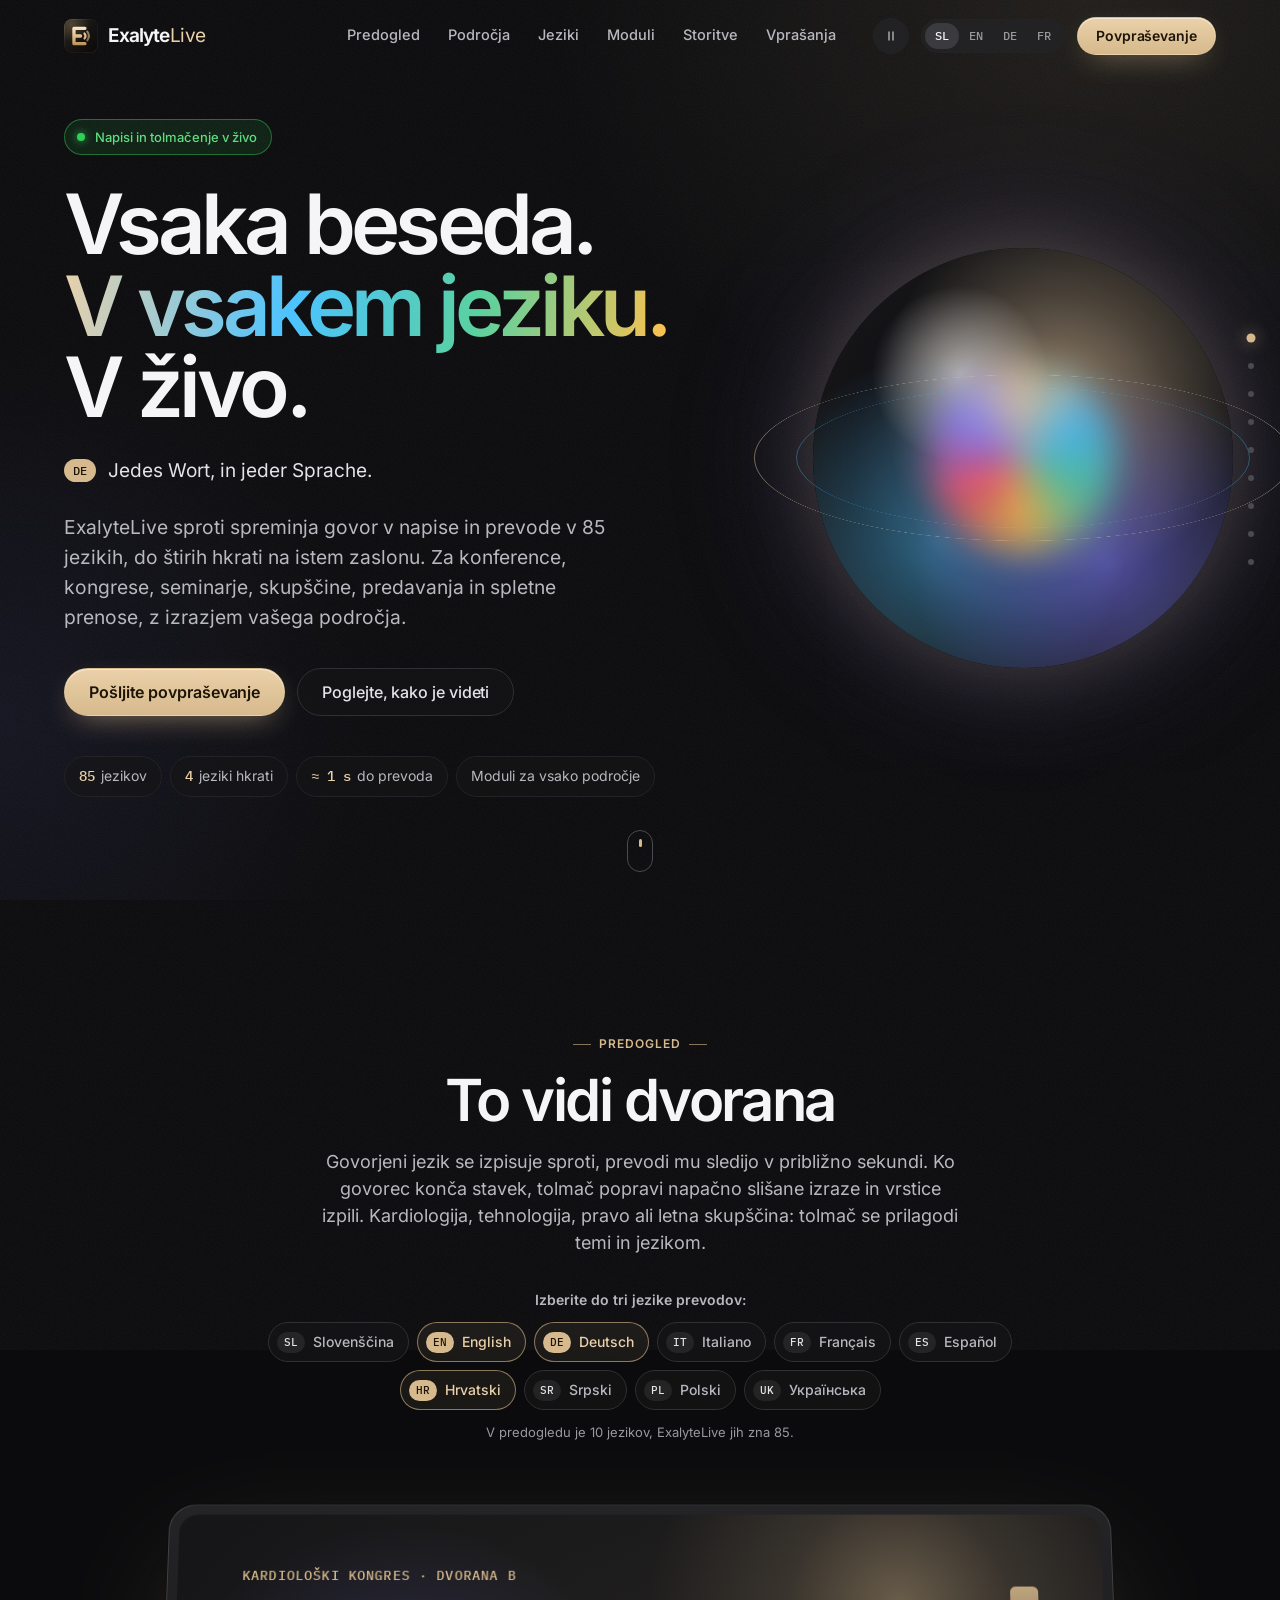
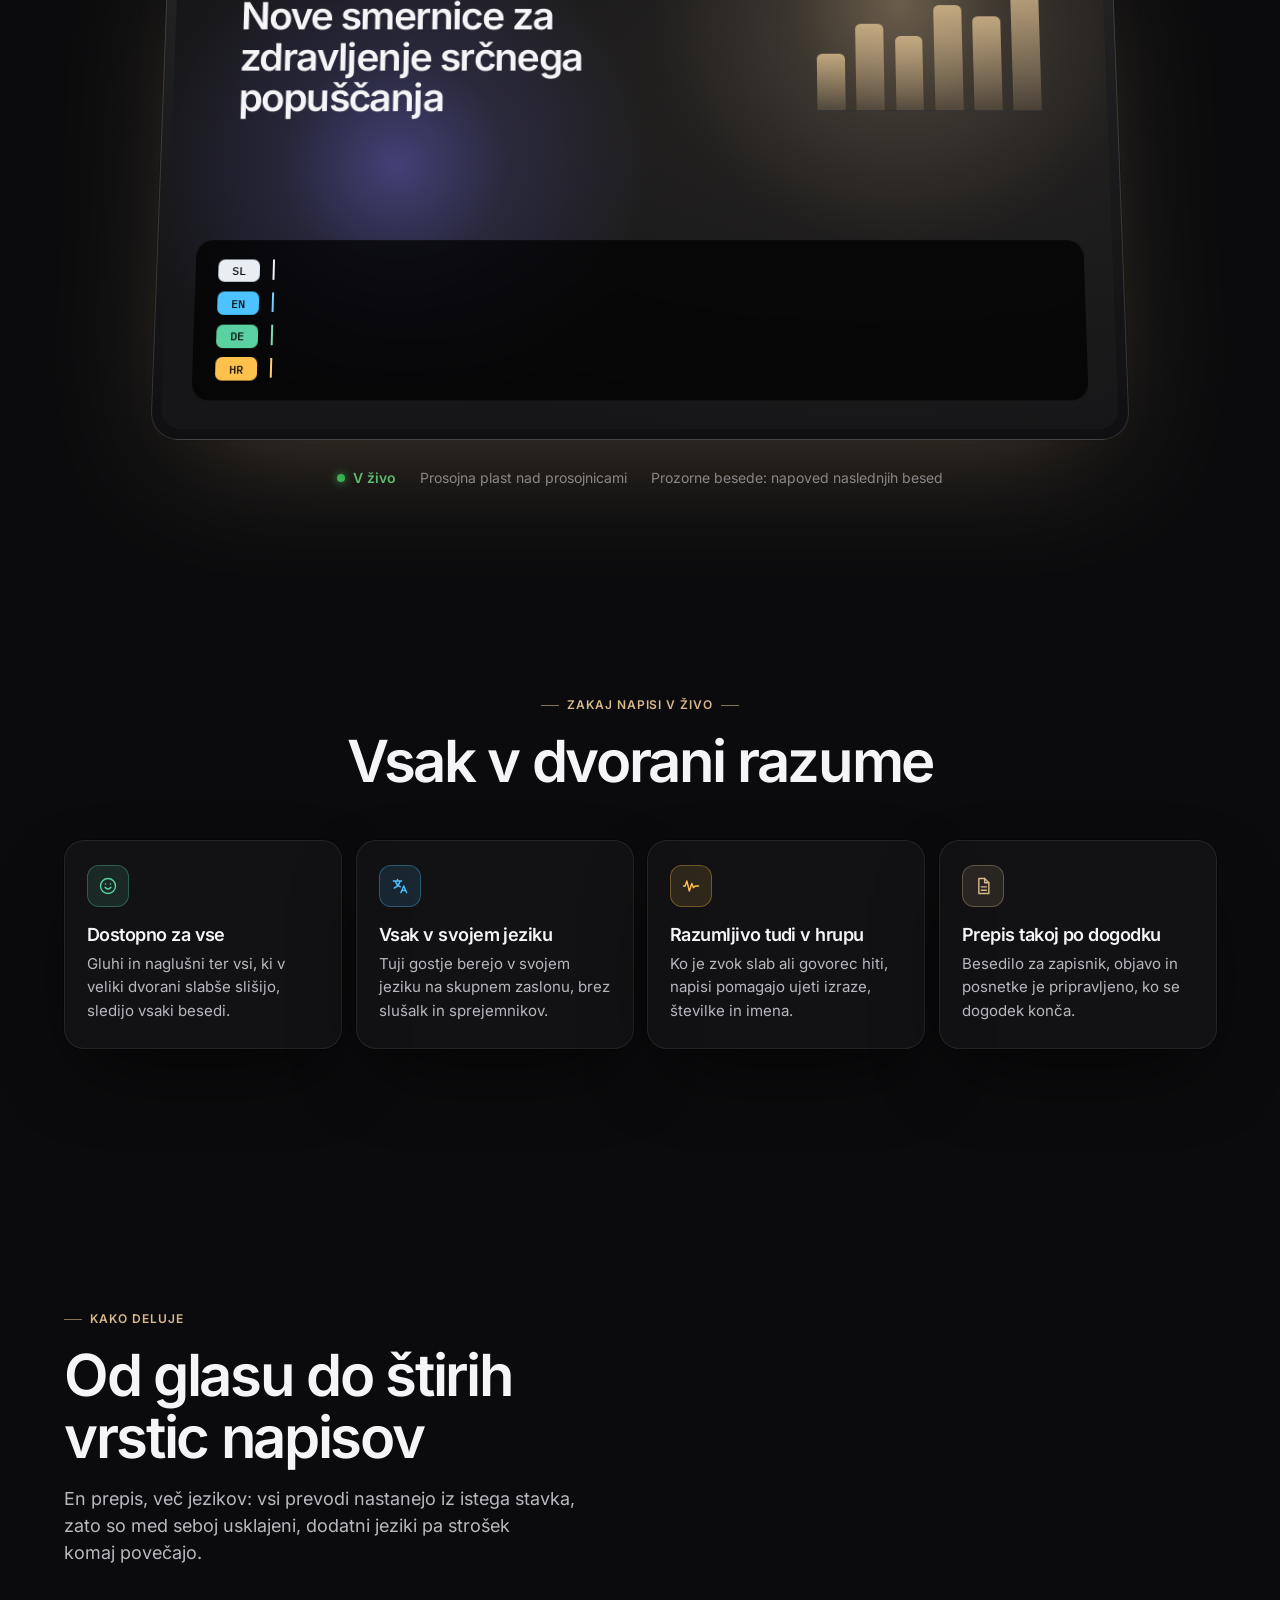
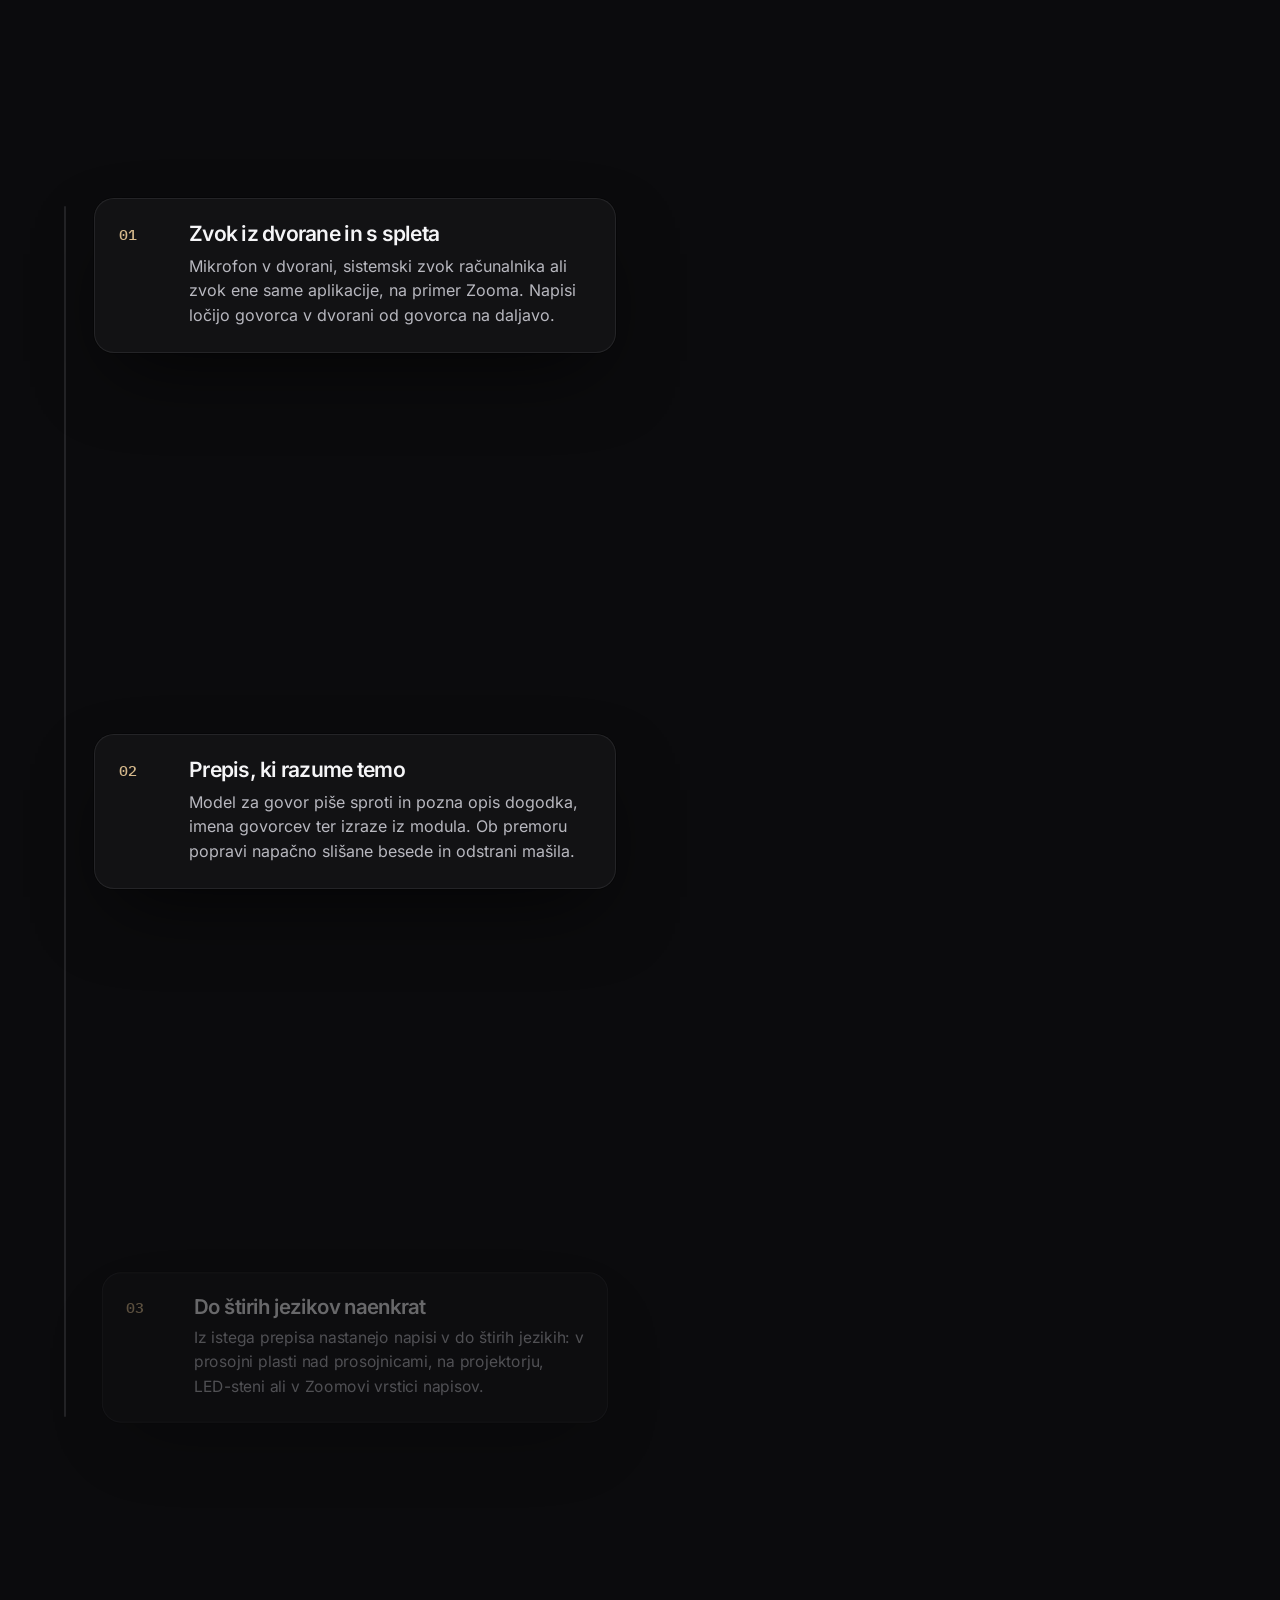
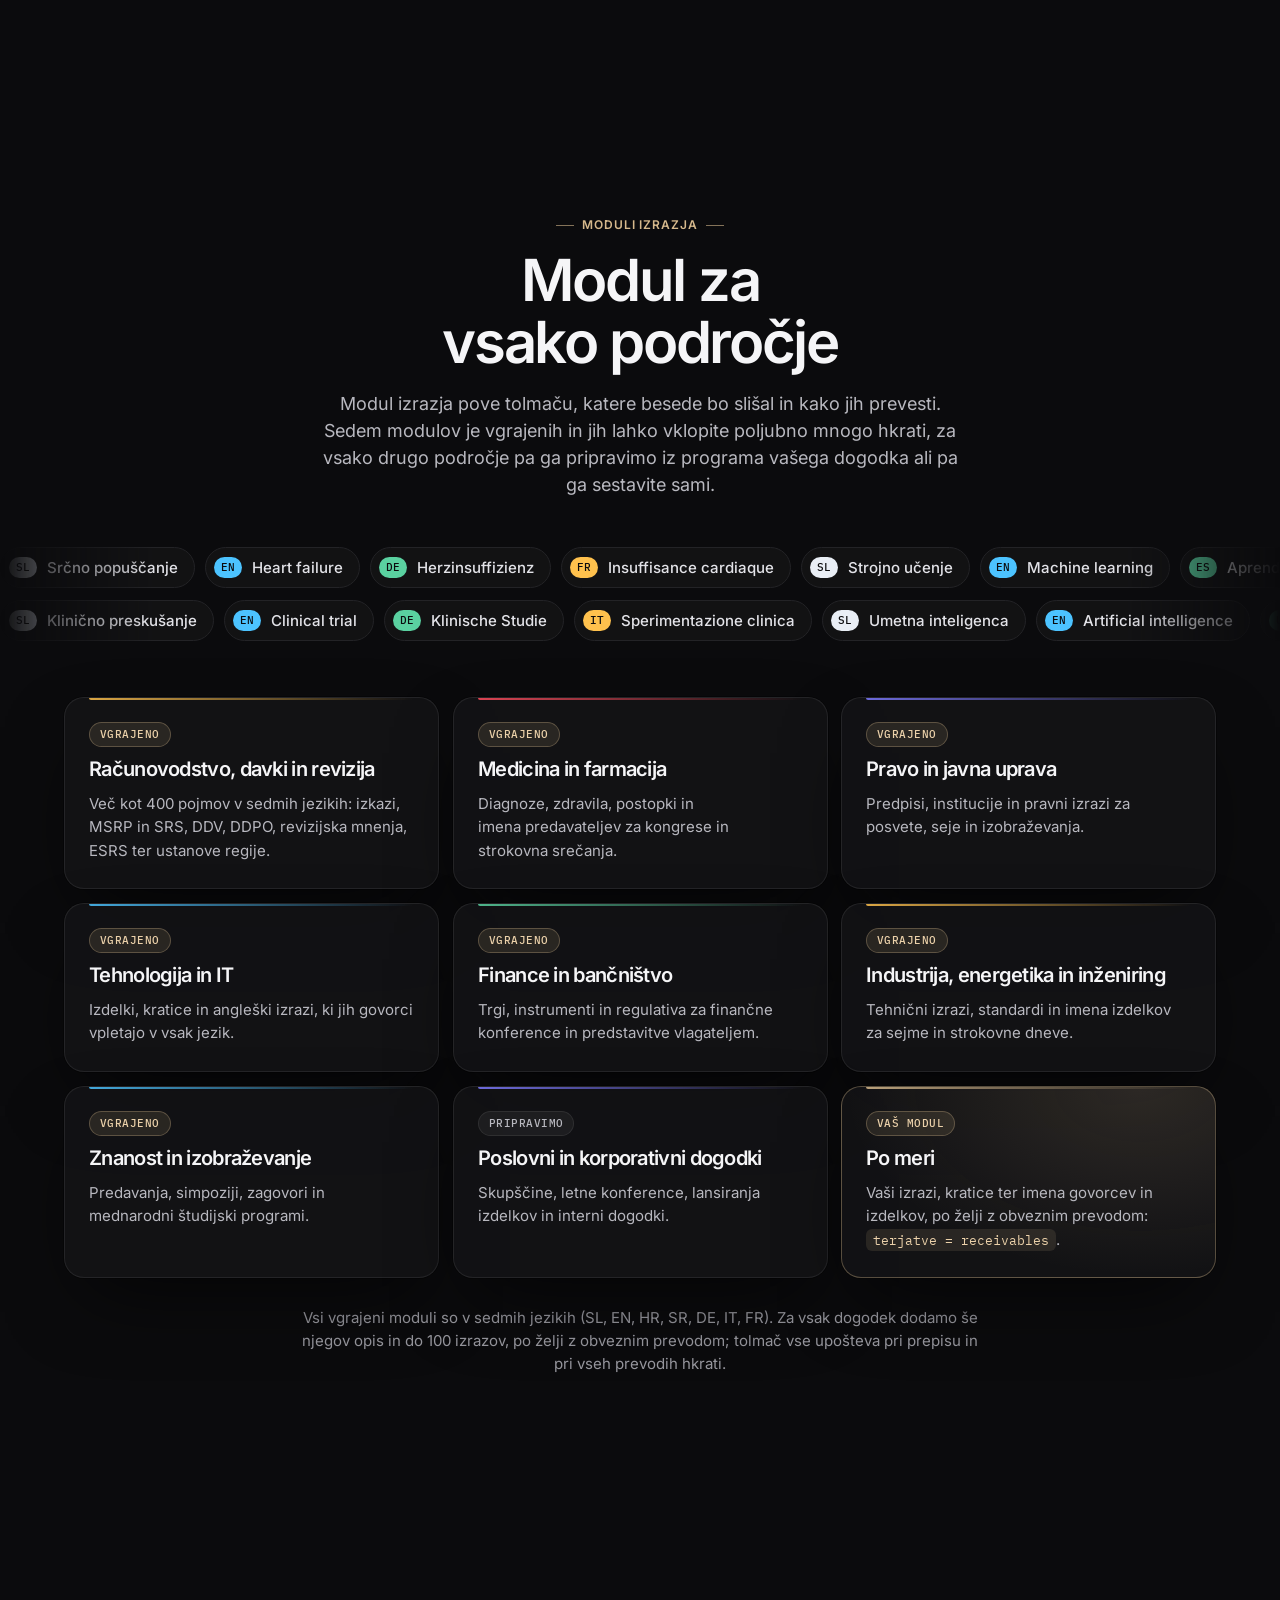
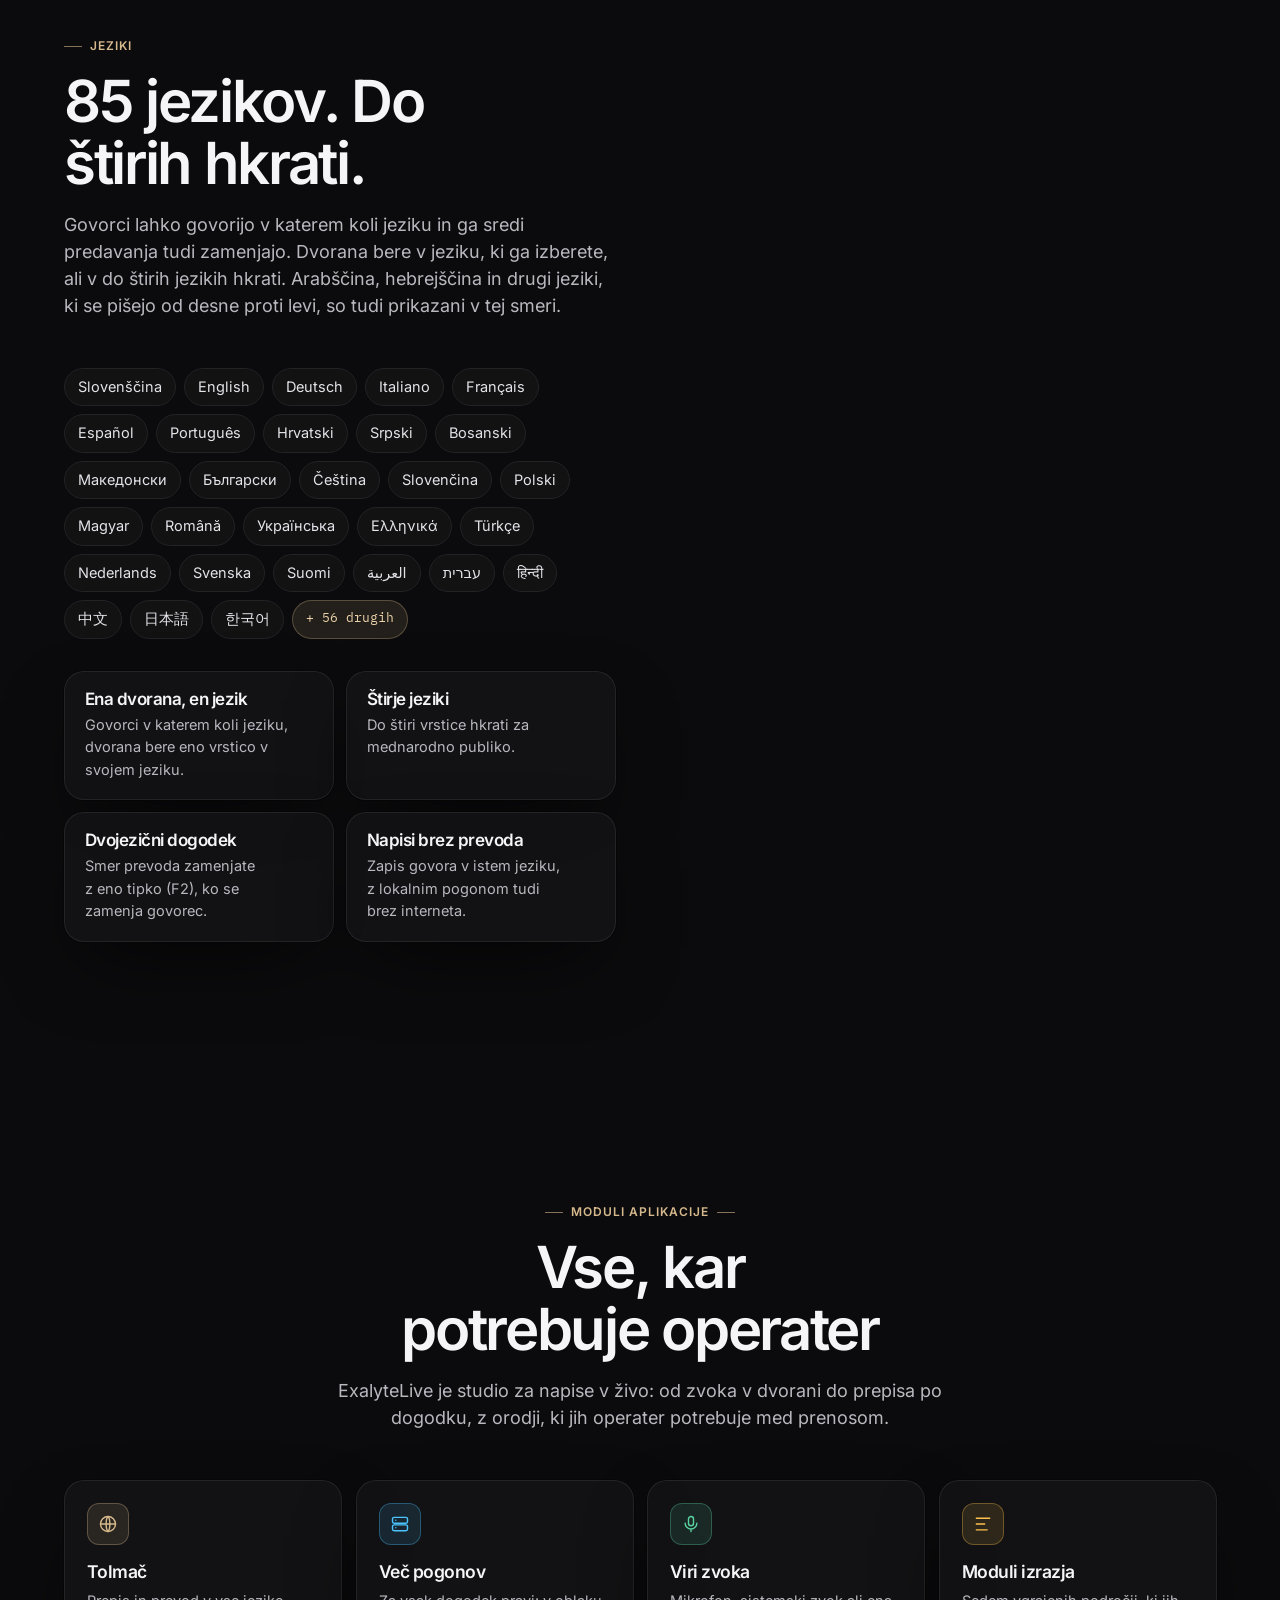
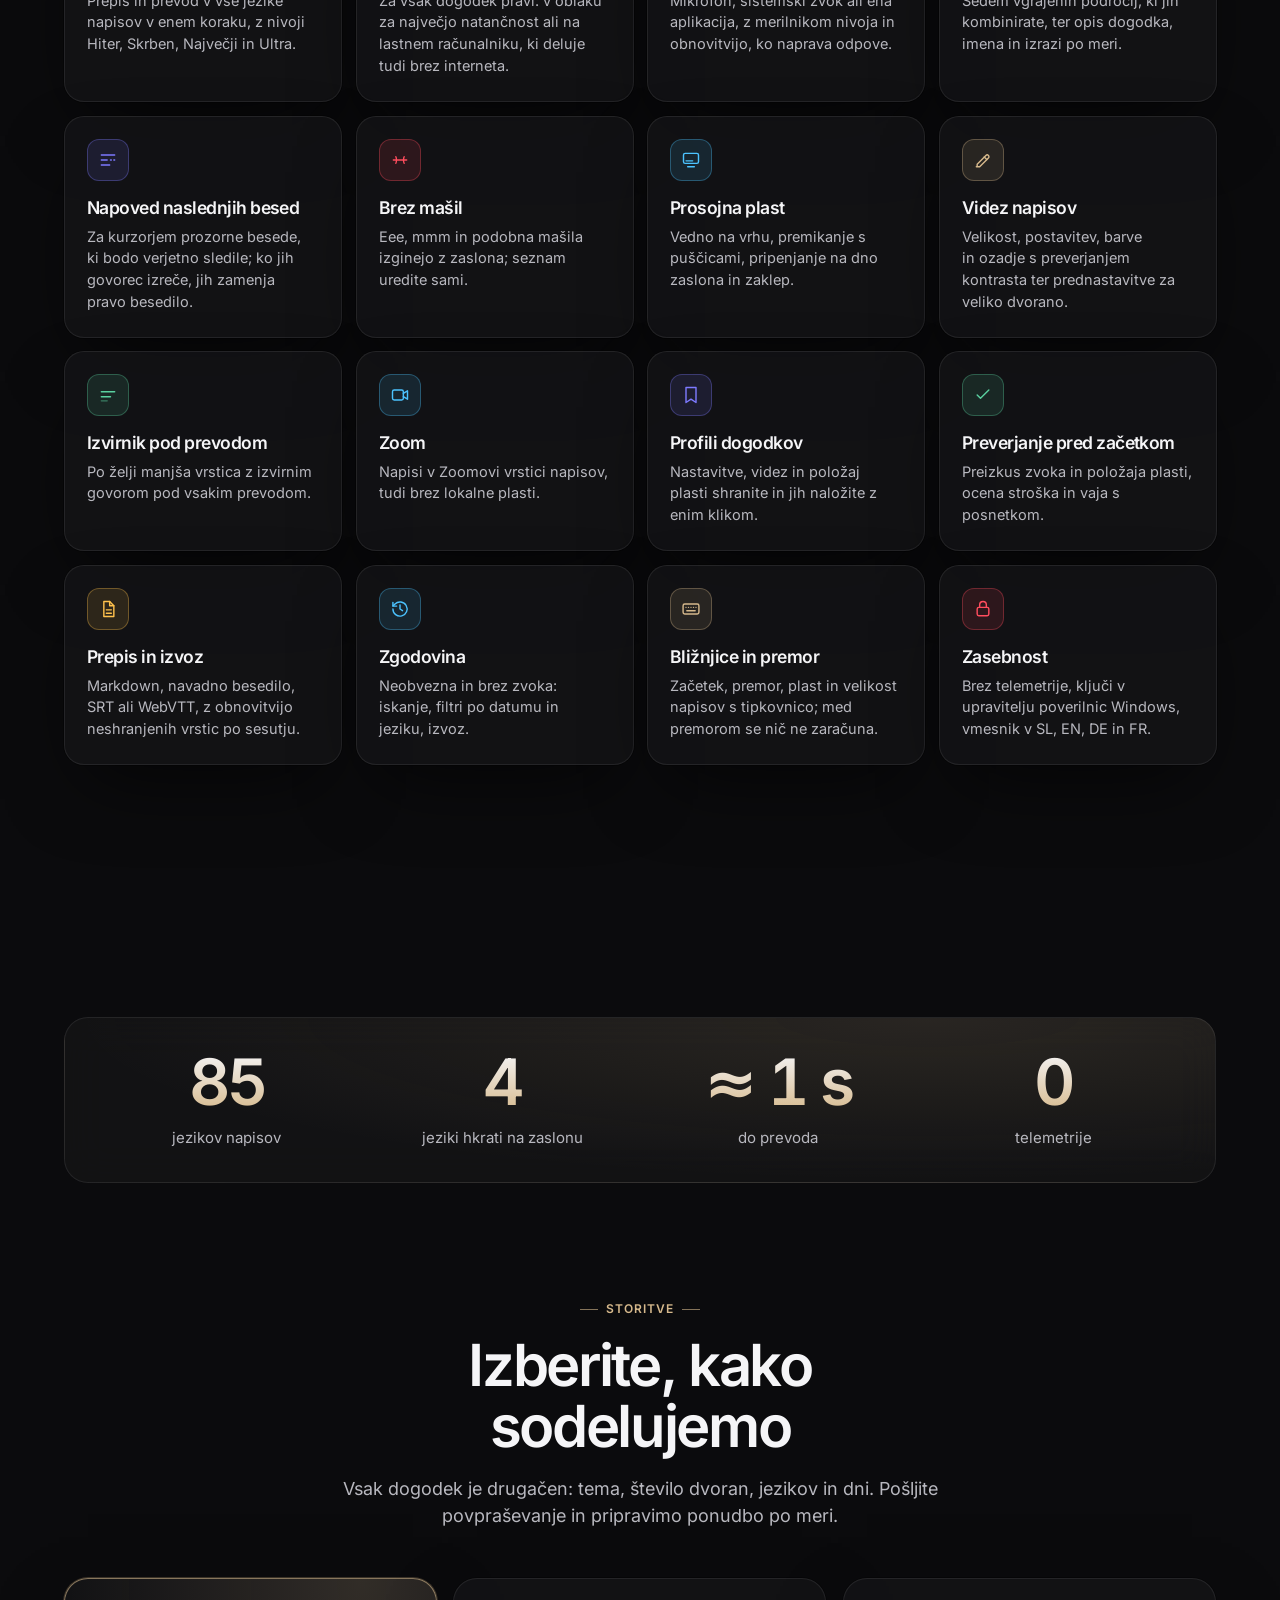
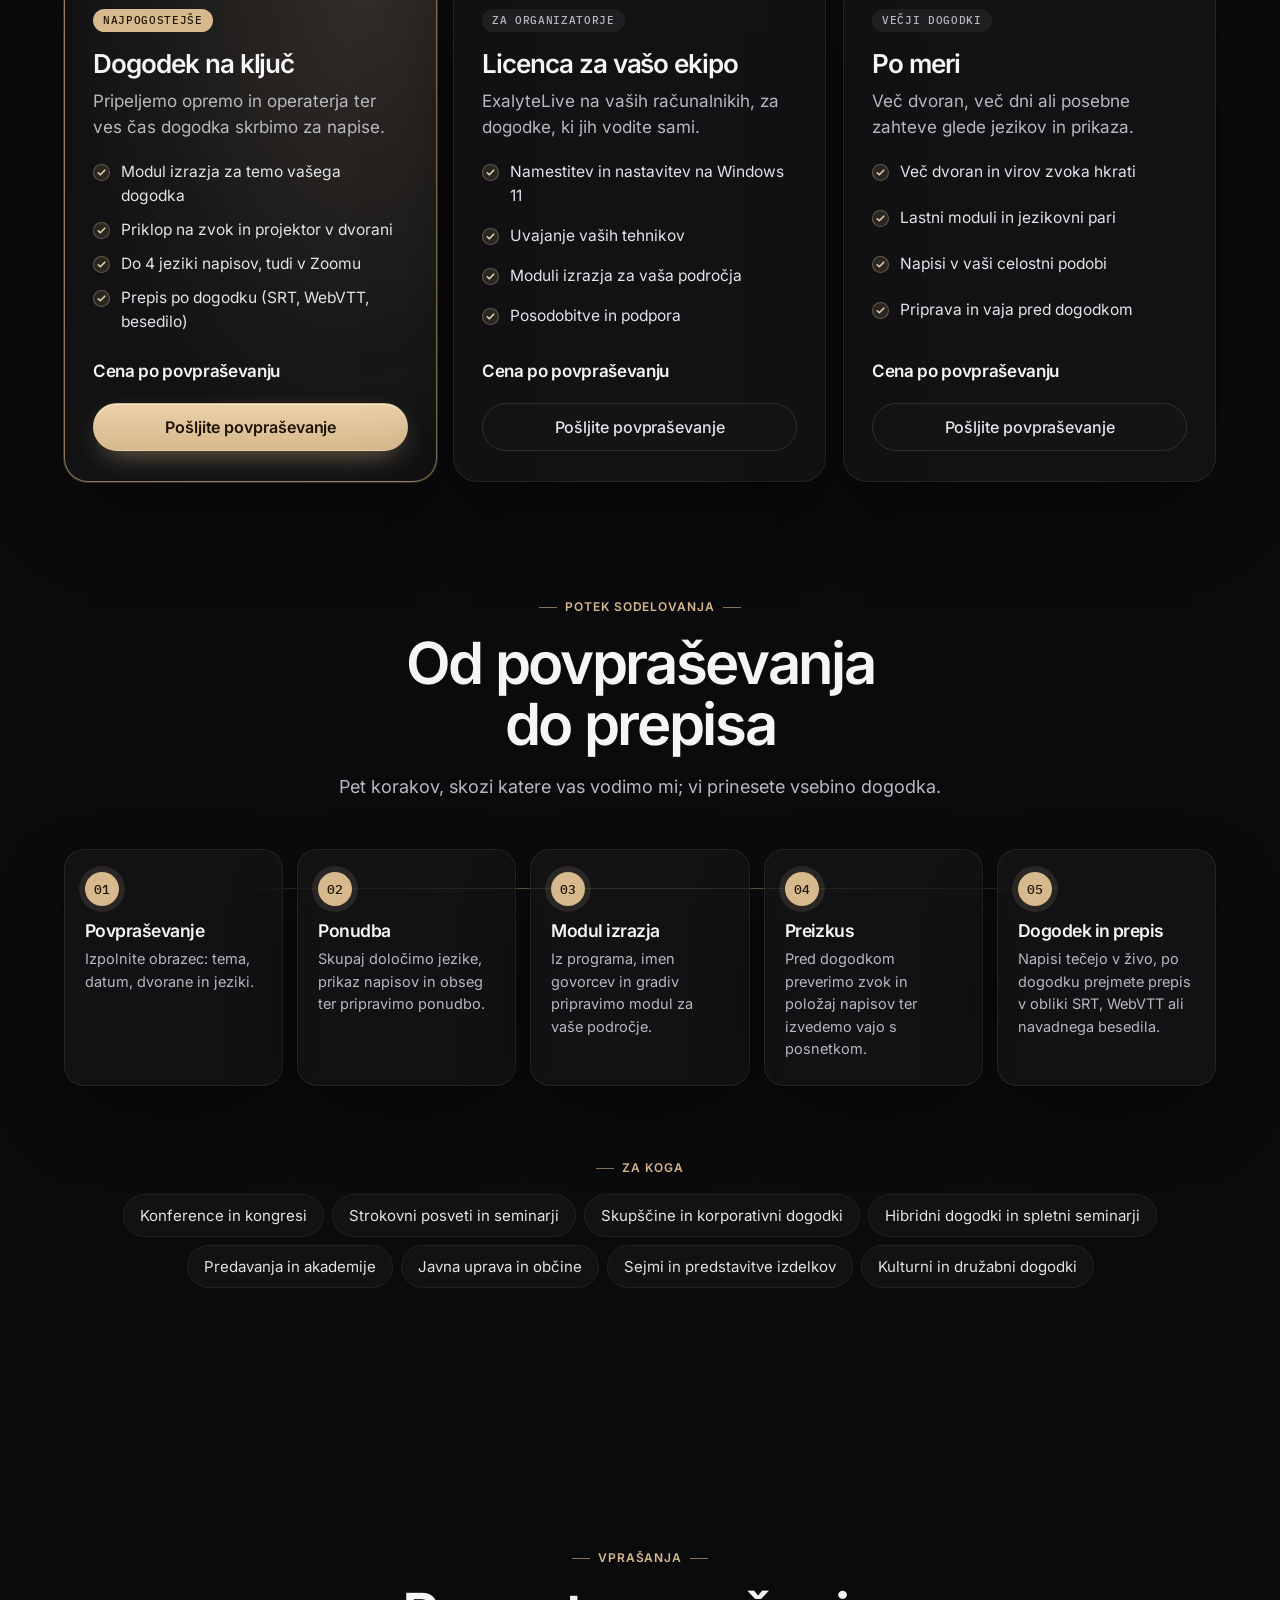
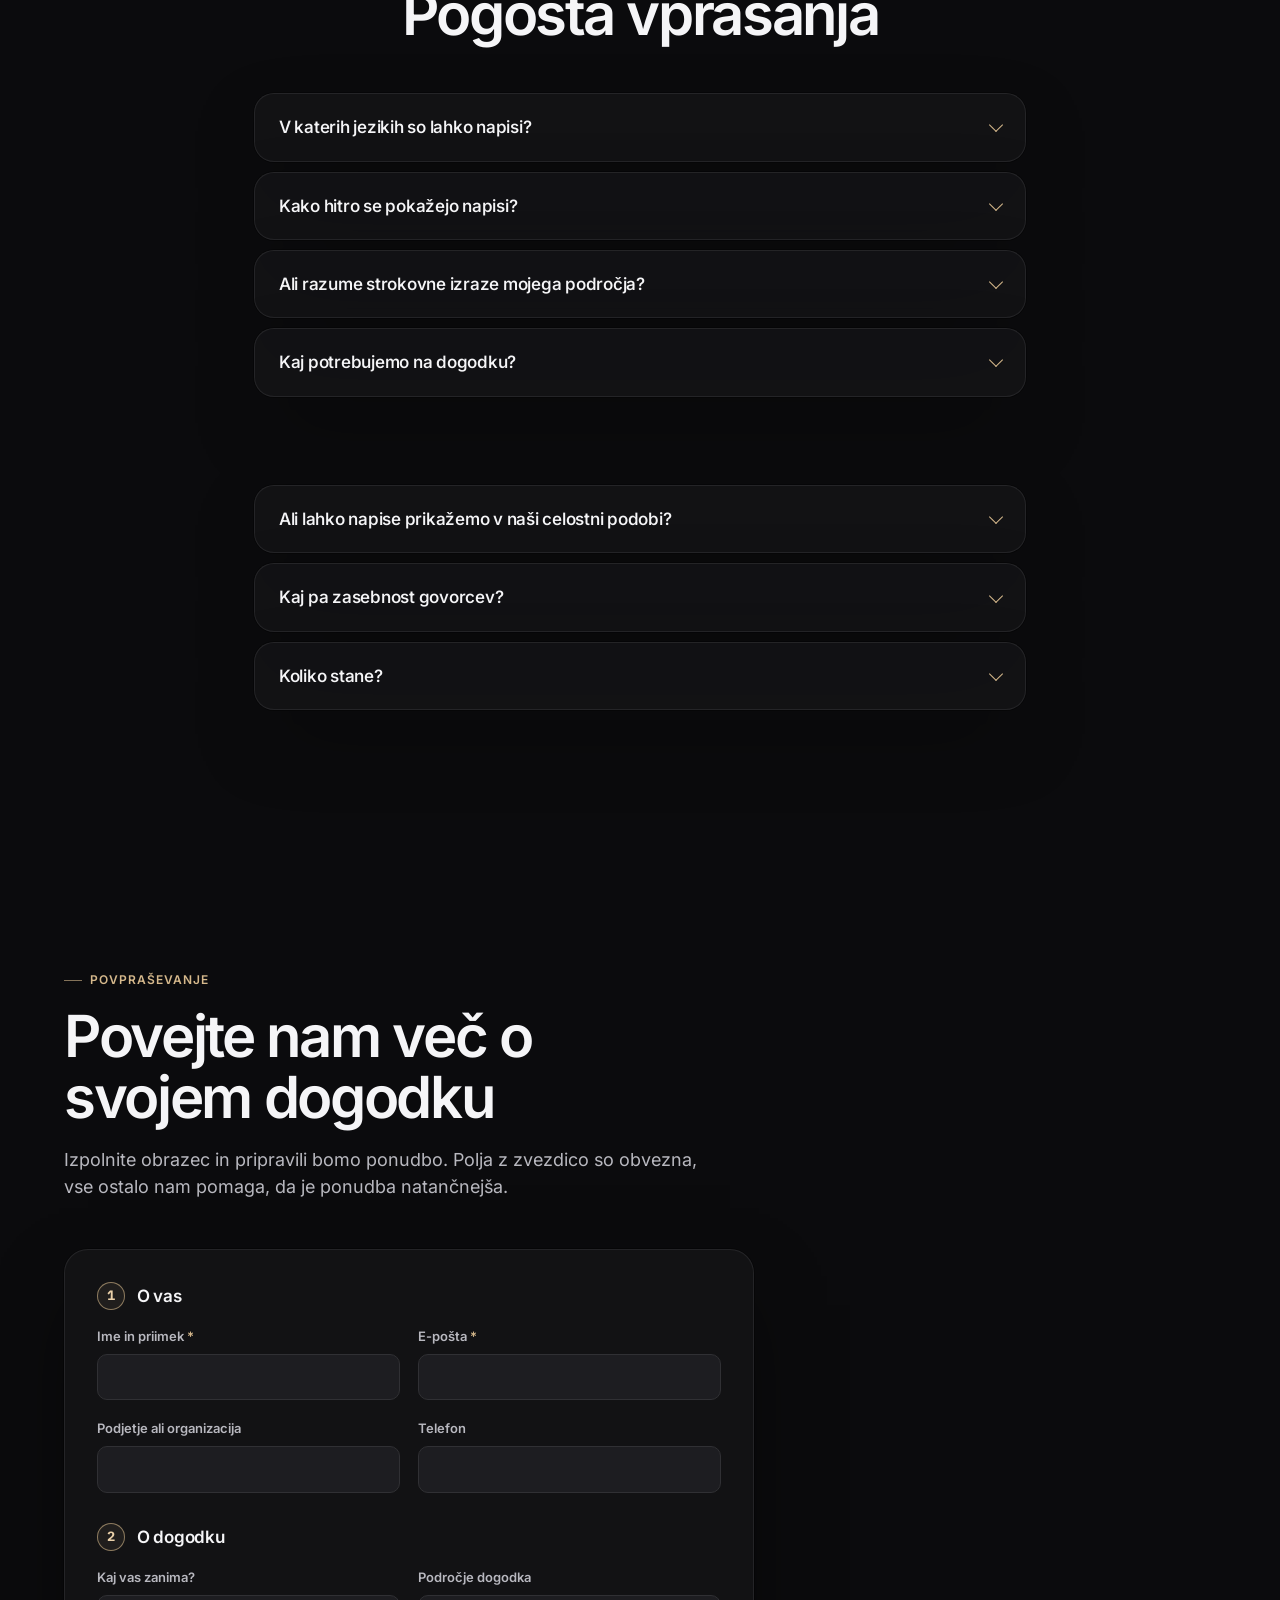
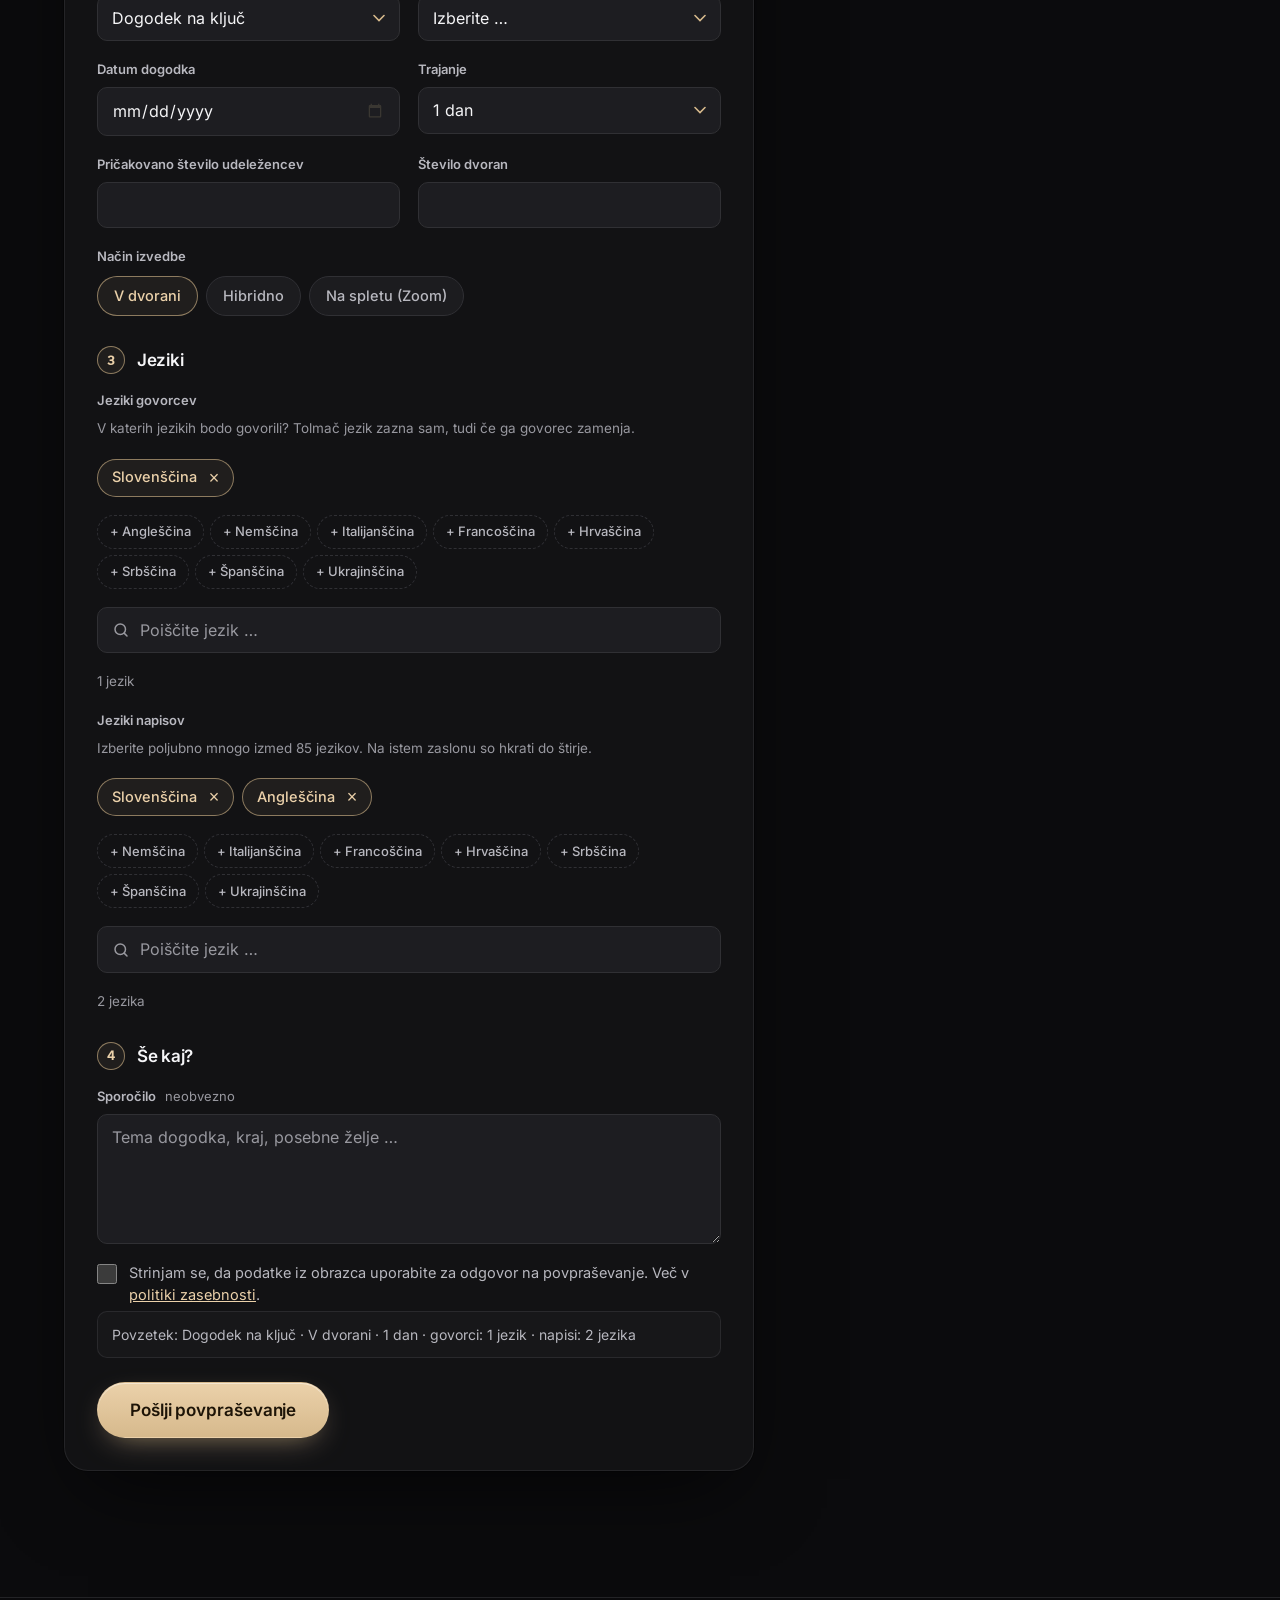
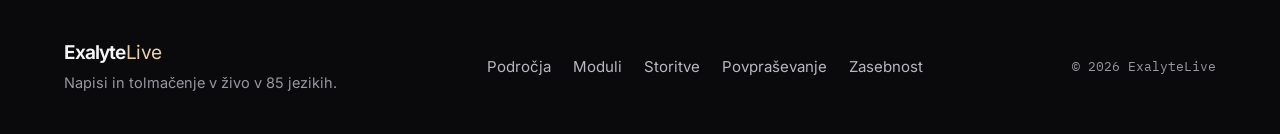
==== commit ce89d26f: "Objava a5657ba" ====
--- a/index.html
+++ b/index.html
@@ -101,8 +101,8 @@
 				]
 			}
 		</script>
-		<script type="module" crossorigin src="./assets/main-Dvfy3AwQ.js"></script>
-		<link rel="modulepreload" crossorigin href="./assets/i18n-DUXG9yKt.js">
+		<script type="module" crossorigin src="./assets/main-DbcLgQcj.js"></script>
+		<link rel="modulepreload" crossorigin href="./assets/i18n-CgAOG1C6.js">
 		<link rel="stylesheet" crossorigin href="./assets/i18n-vpoCZqCj.css">
 		<link rel="stylesheet" crossorigin href="./assets/main-DVCAyn8-.css">
 	</head>
@@ -624,7 +624,8 @@
 							</div>
 							<h3 data-i18n="modules.m2.title">Več pogonov</h3>
 							<p data-i18n="modules.m2.text">
-								Gemini, OpenAI Realtime, Mistral Voxtral ali lokalni Whisper, ki deluje brez interneta.
+								Za vsak dogodek pravi: v oblaku za največjo natančnost ali na lastnem računalniku, ki deluje tudi brez
+								interneta.
 							</p>
 						</article>
 						<article class="module glass tilt reveal" style="--c: var(--green)">
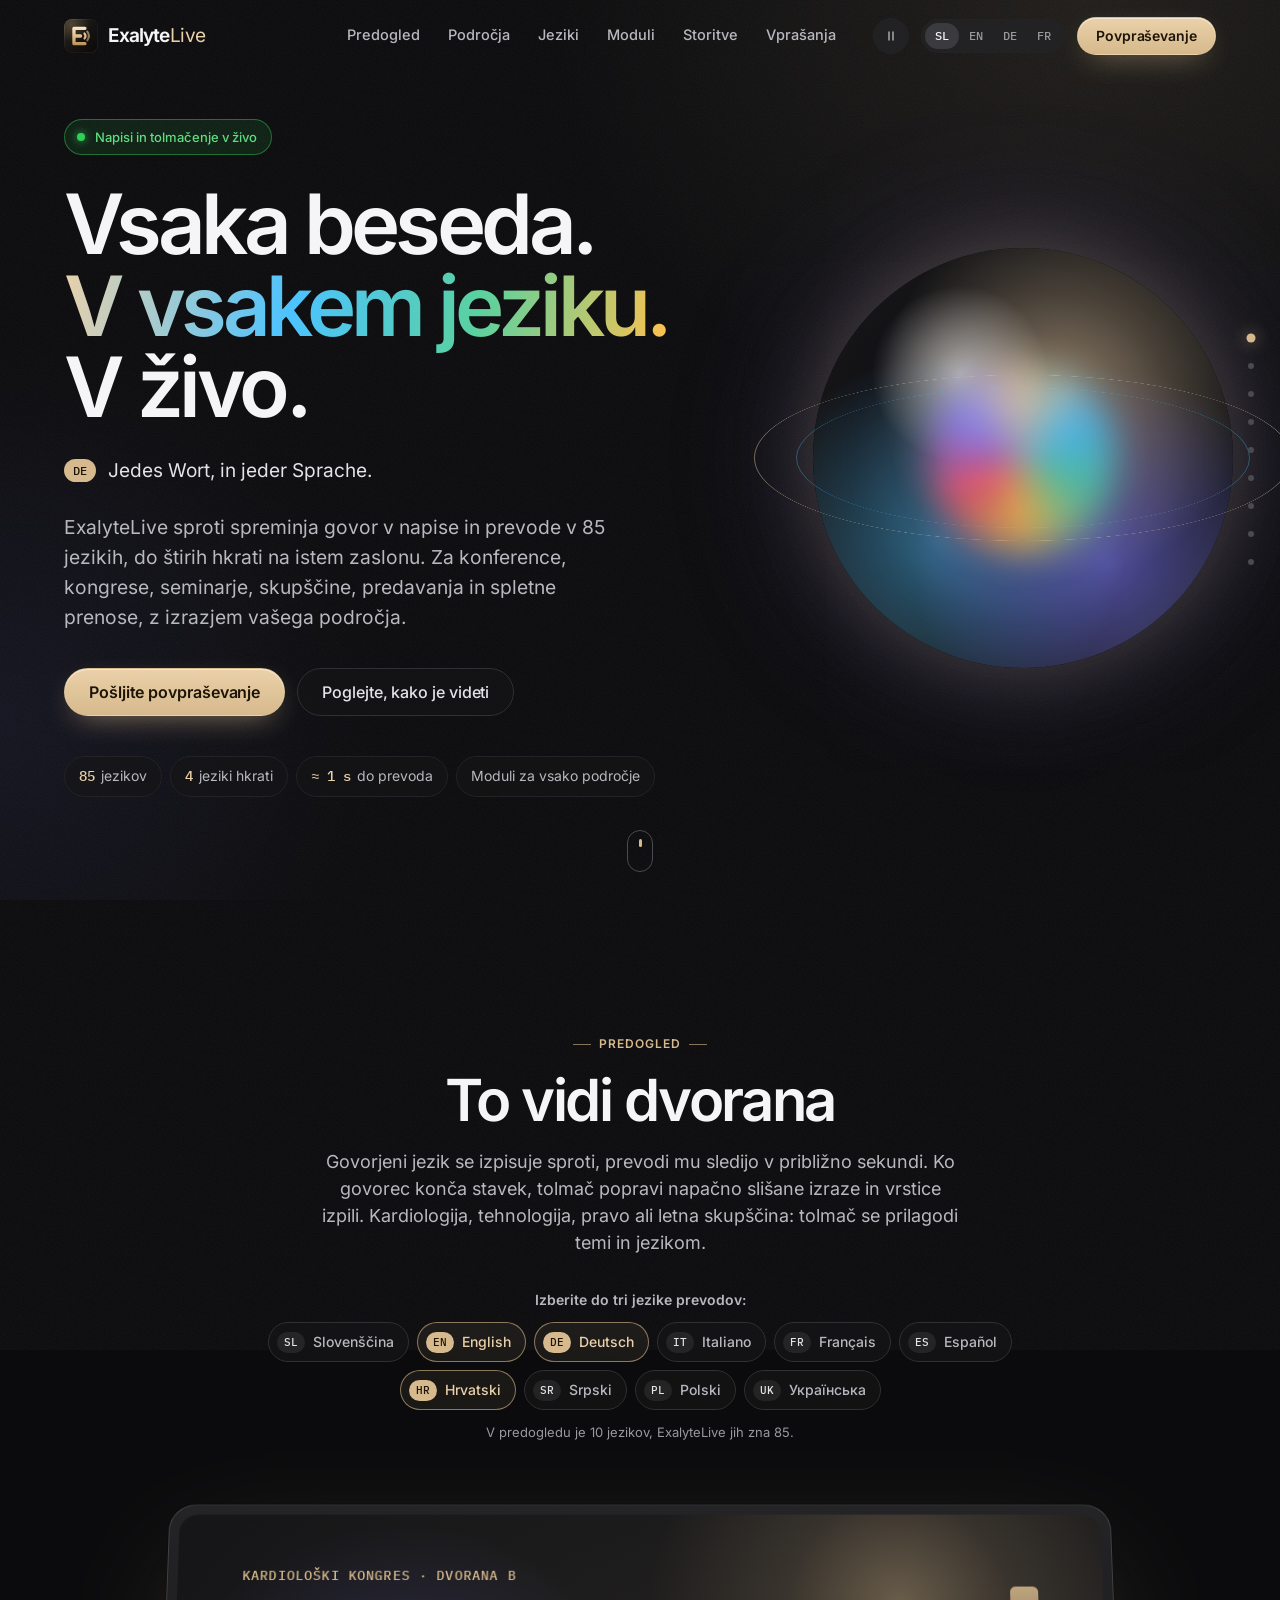
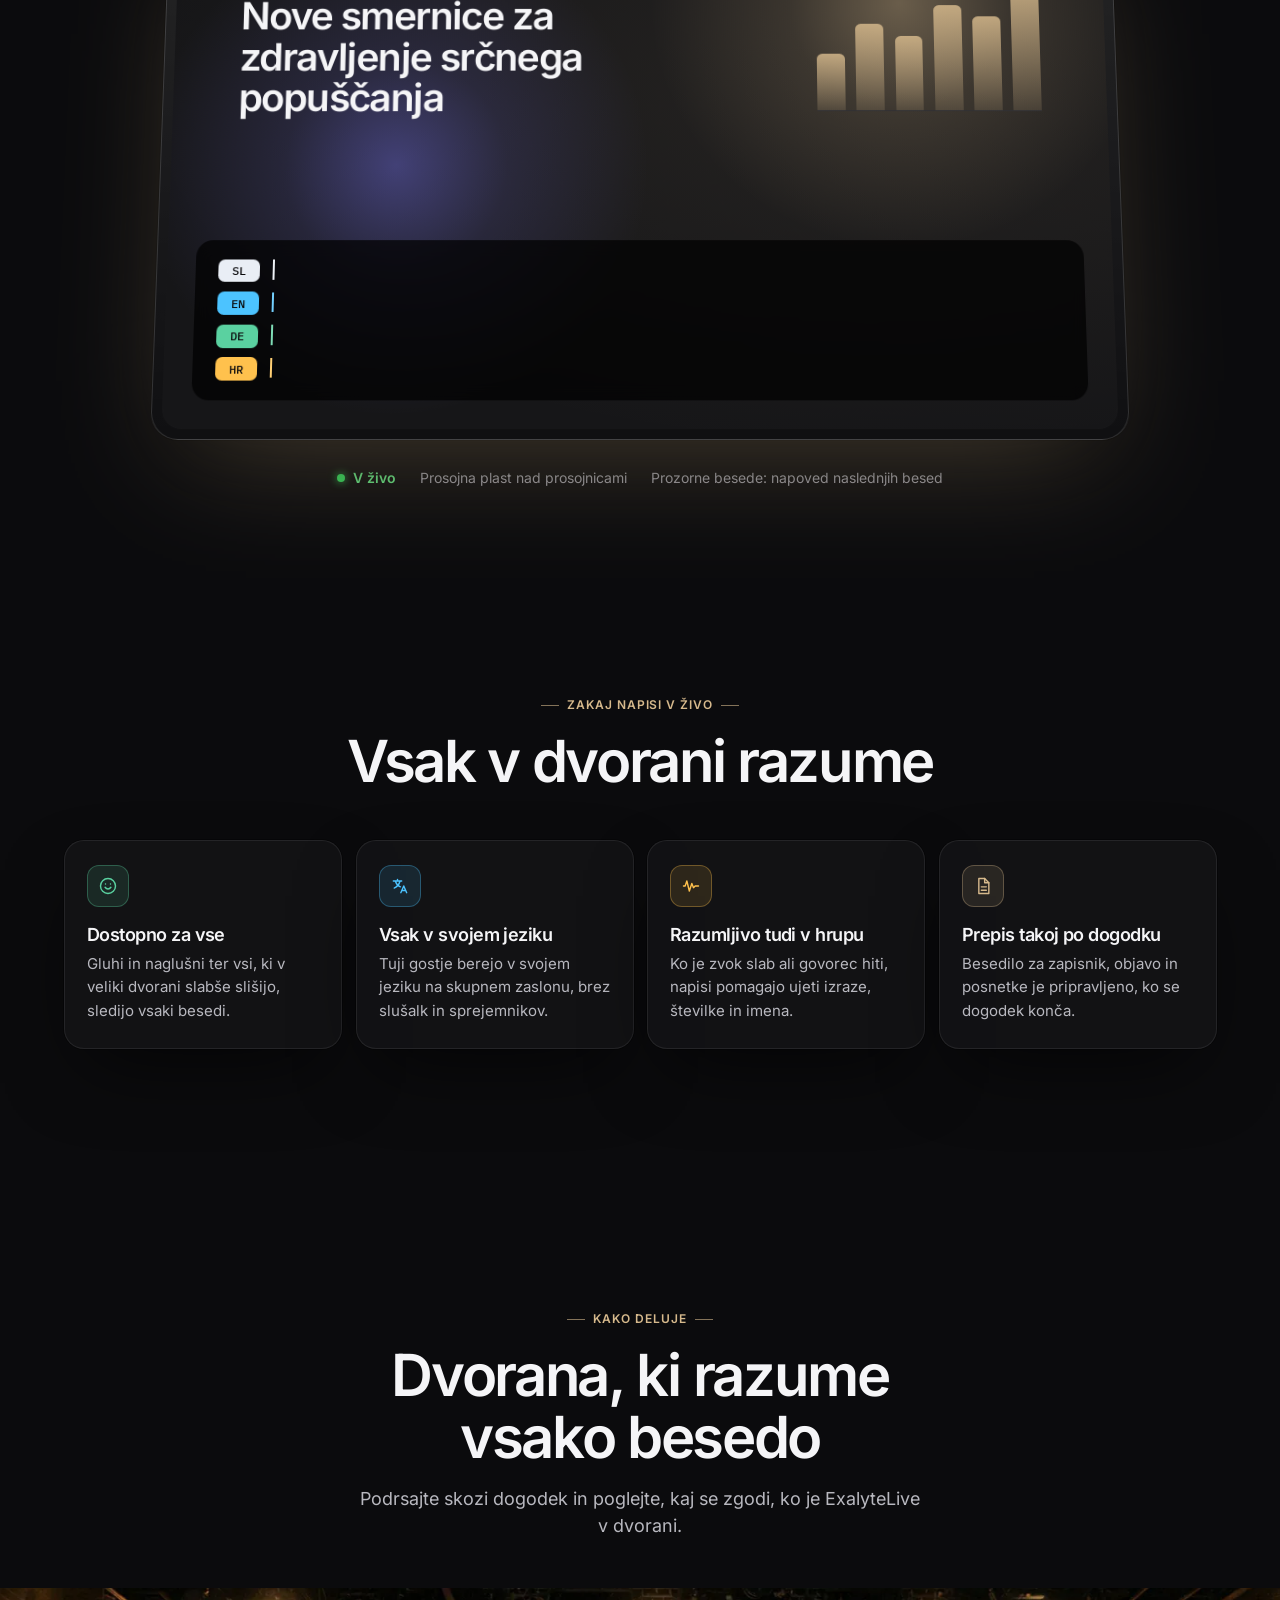
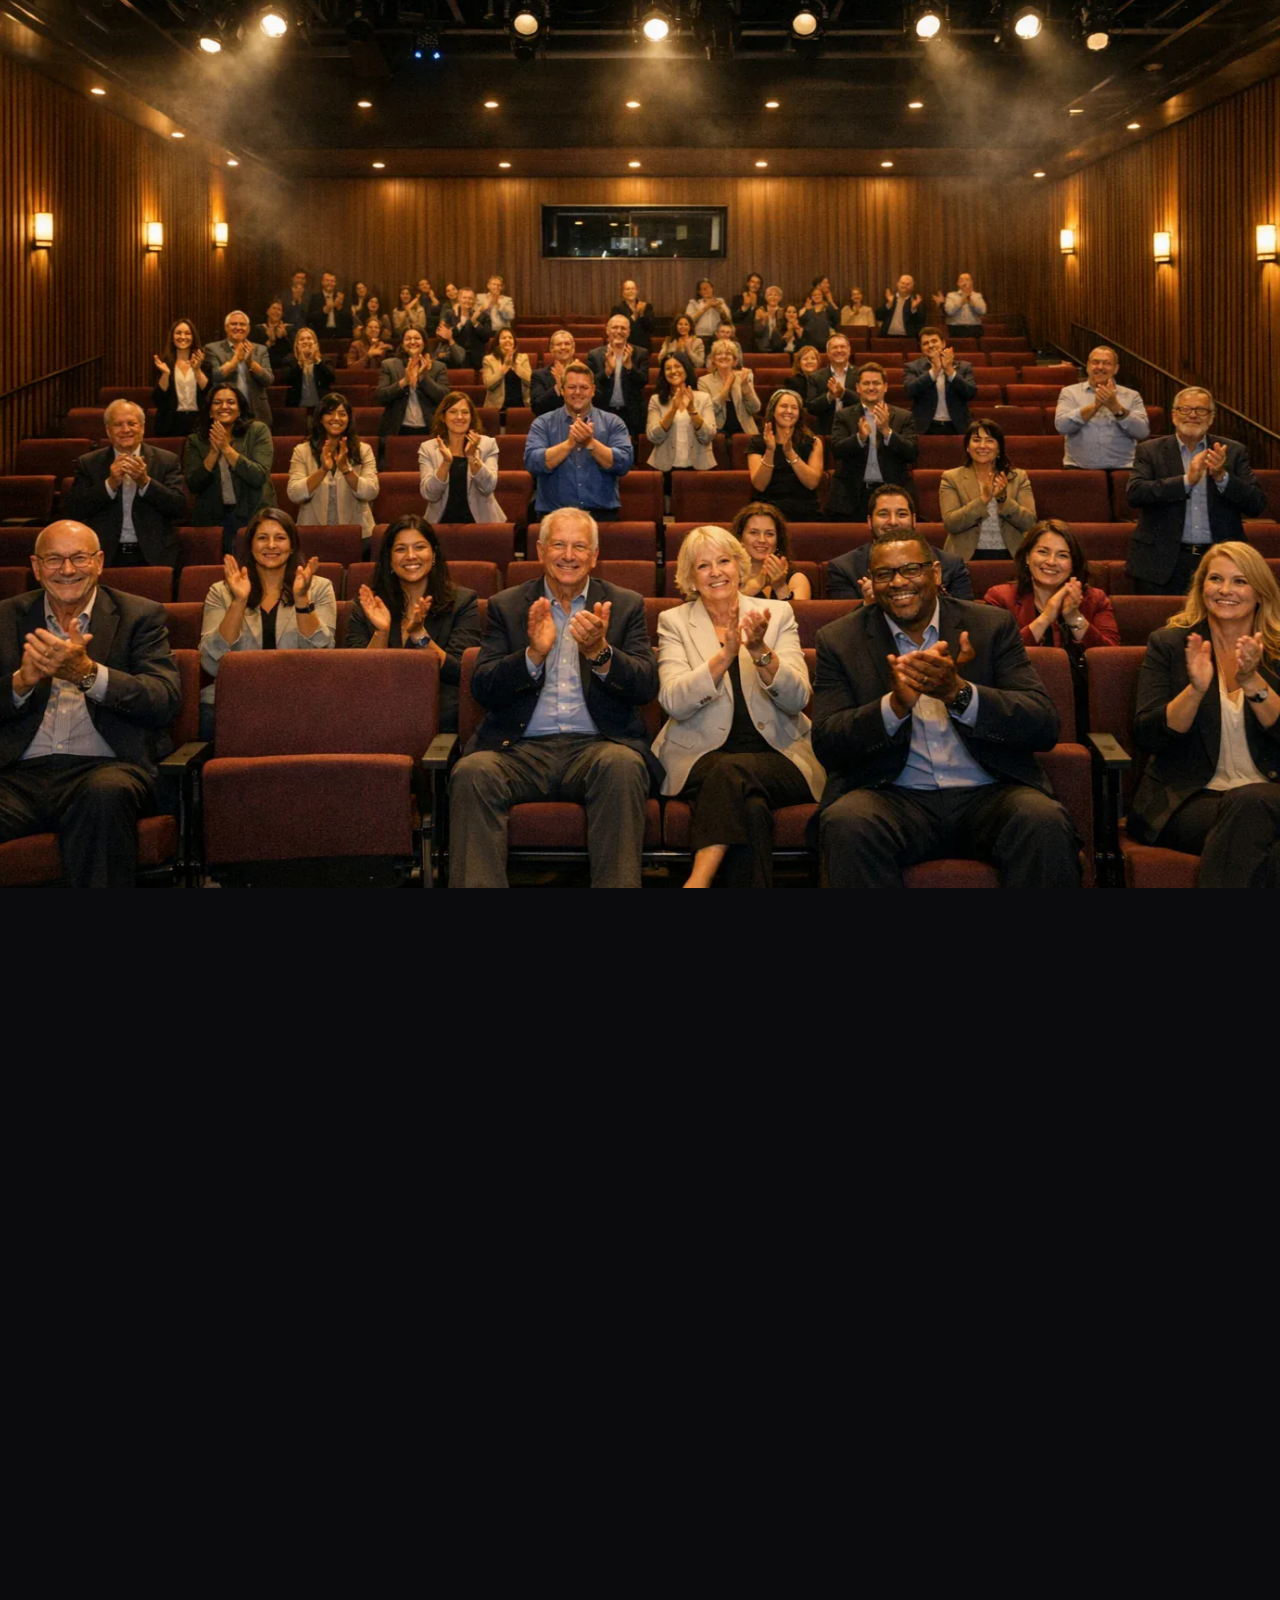
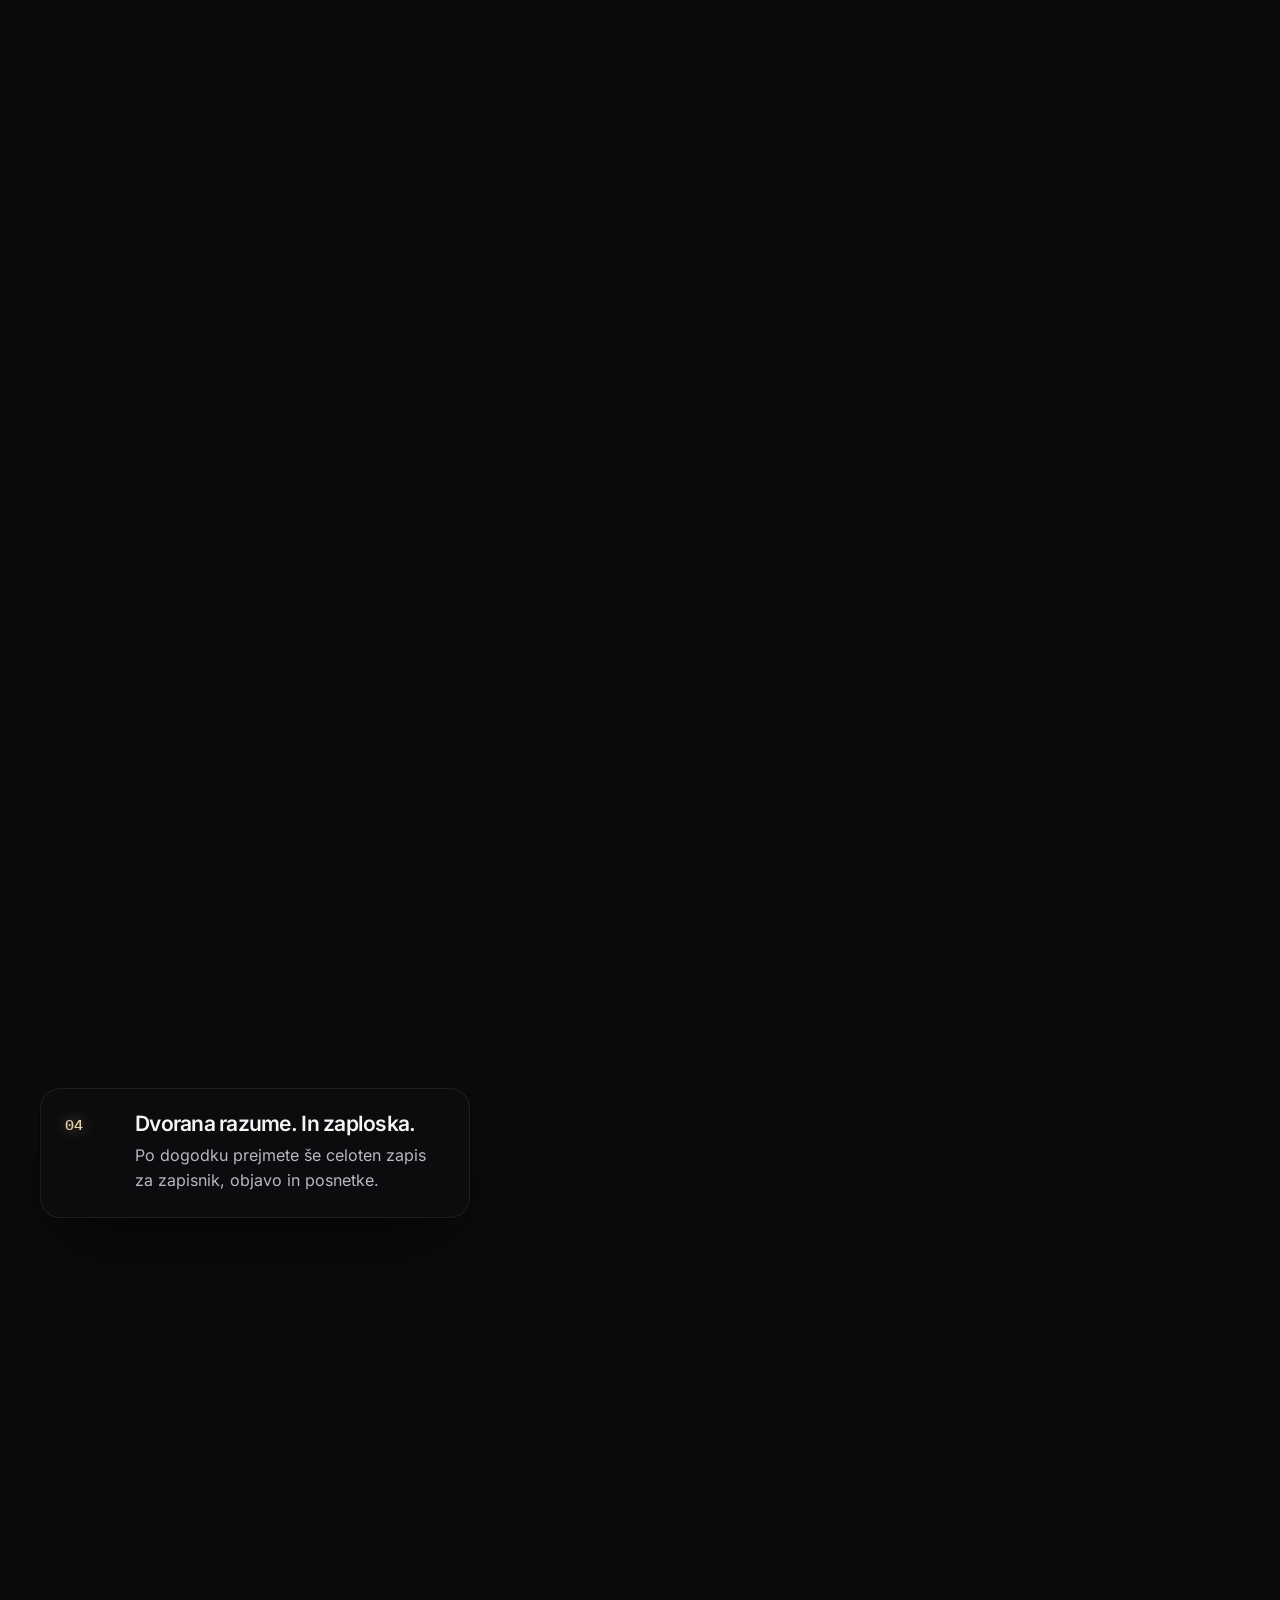
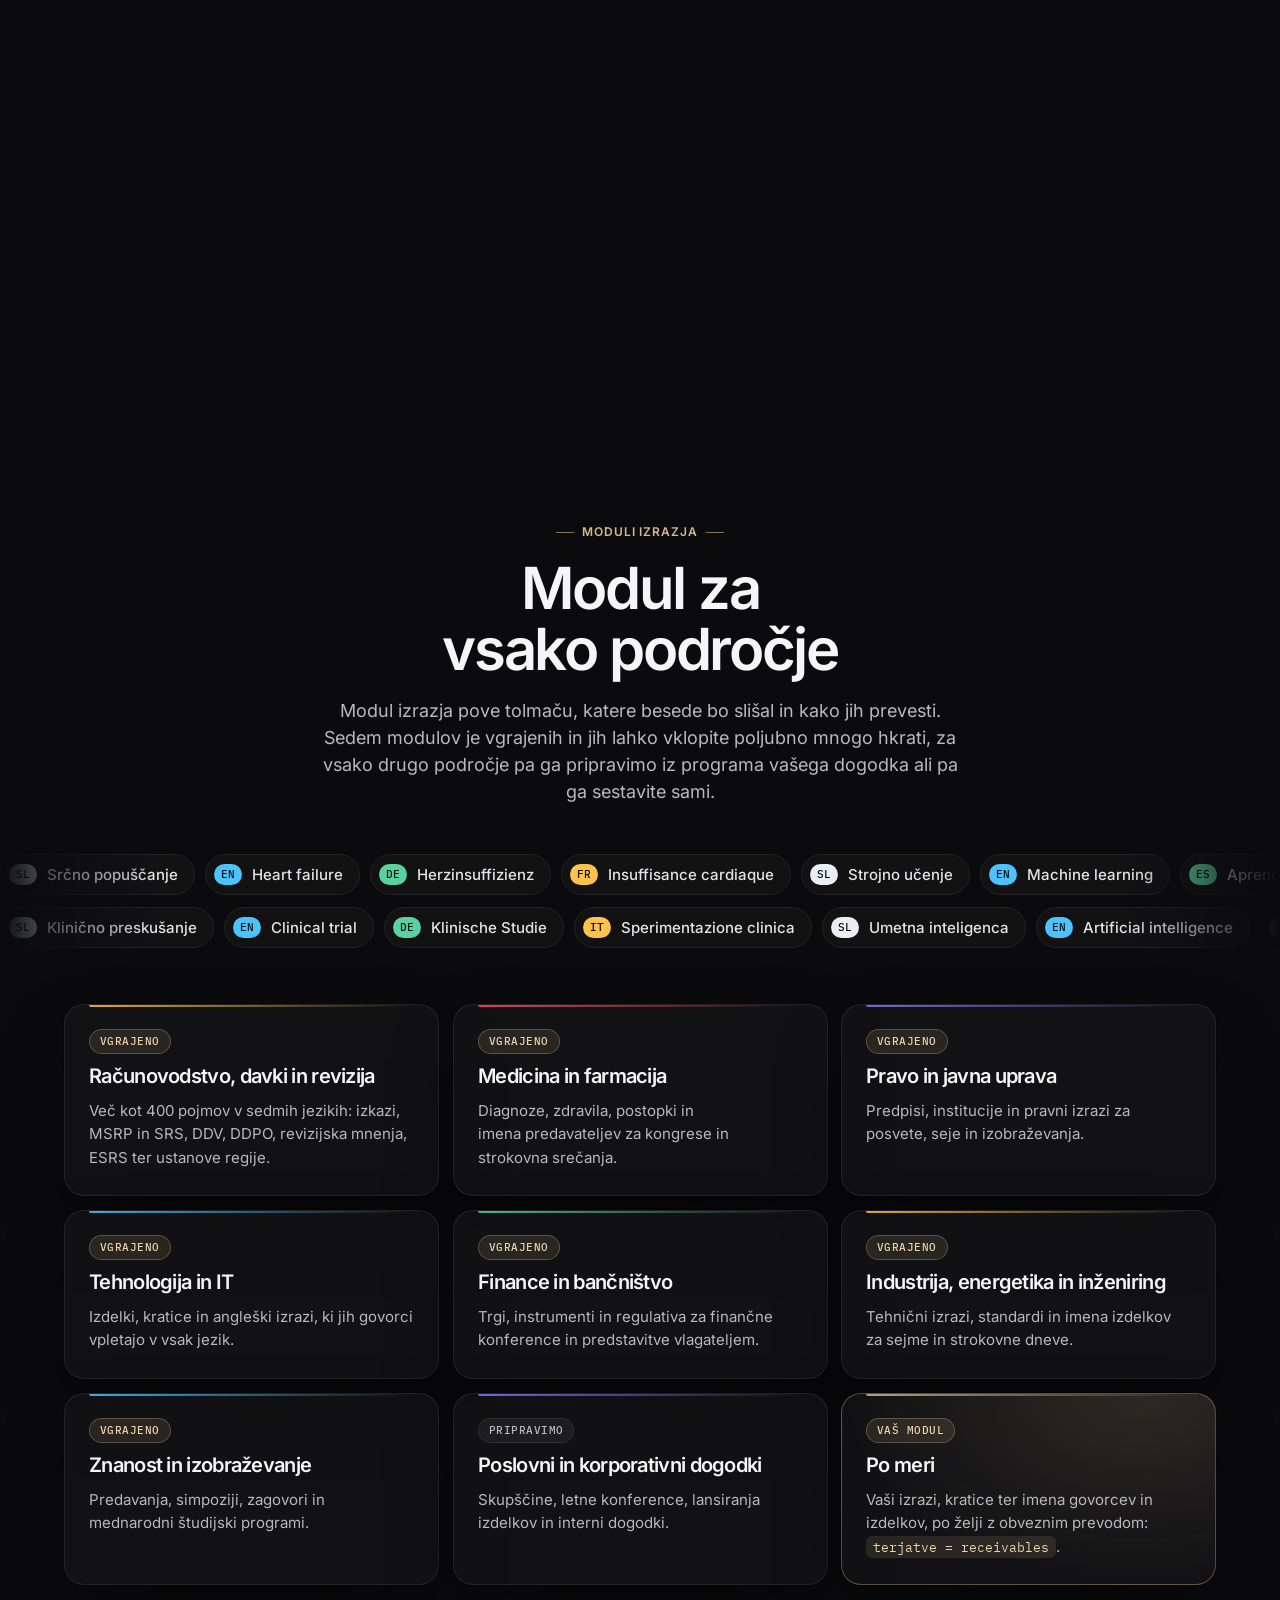
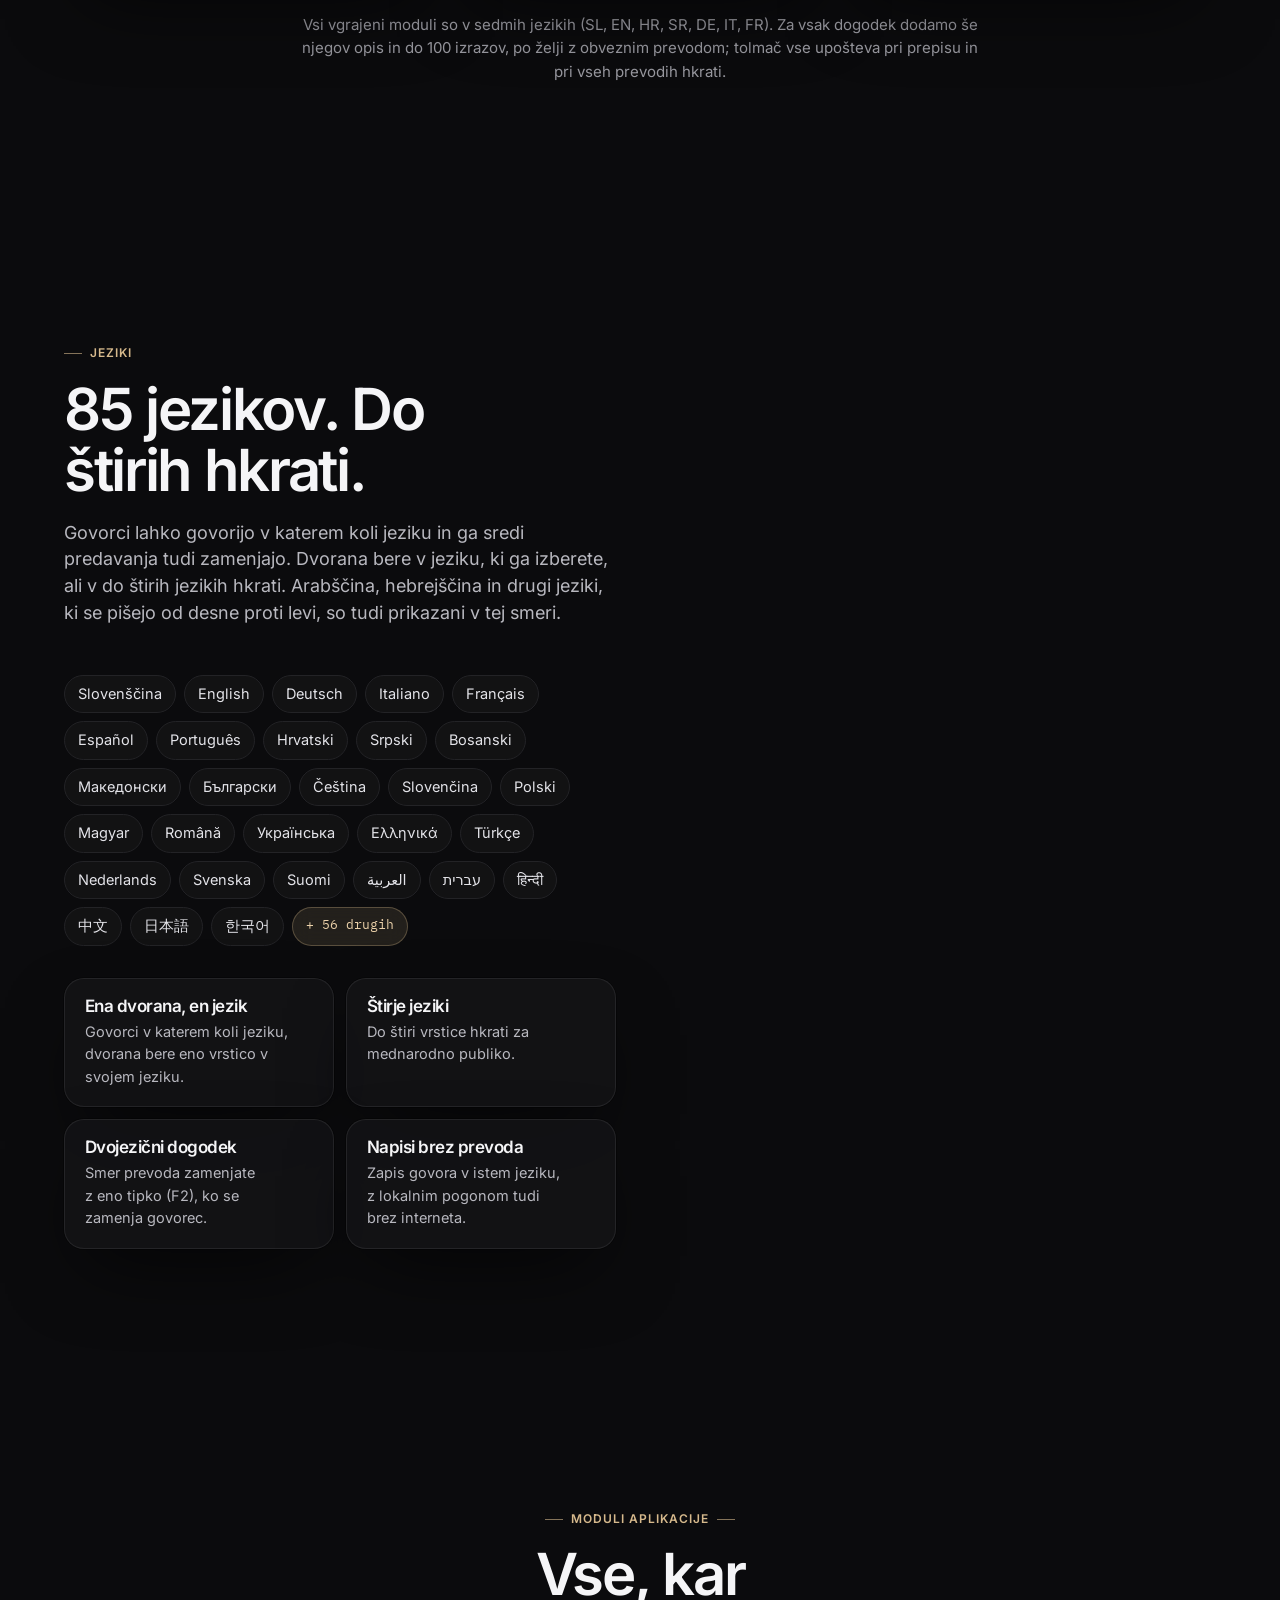
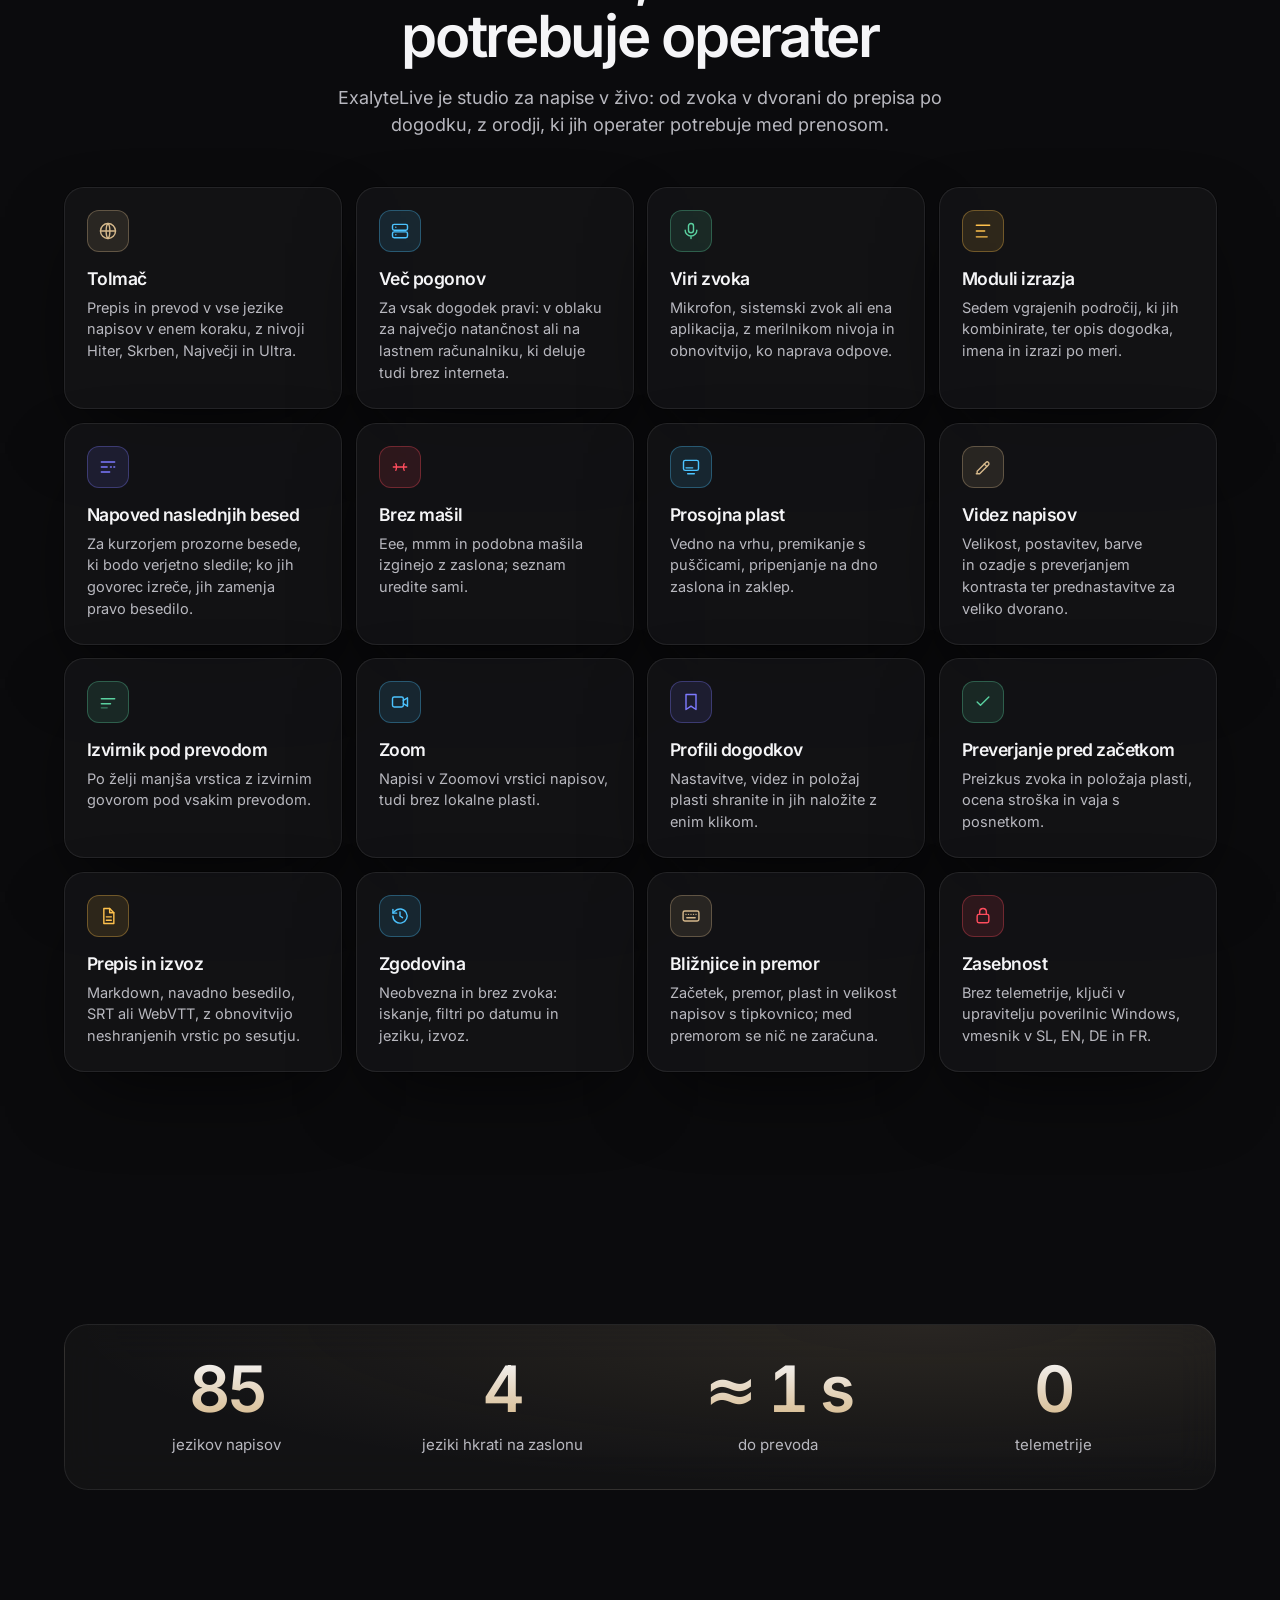
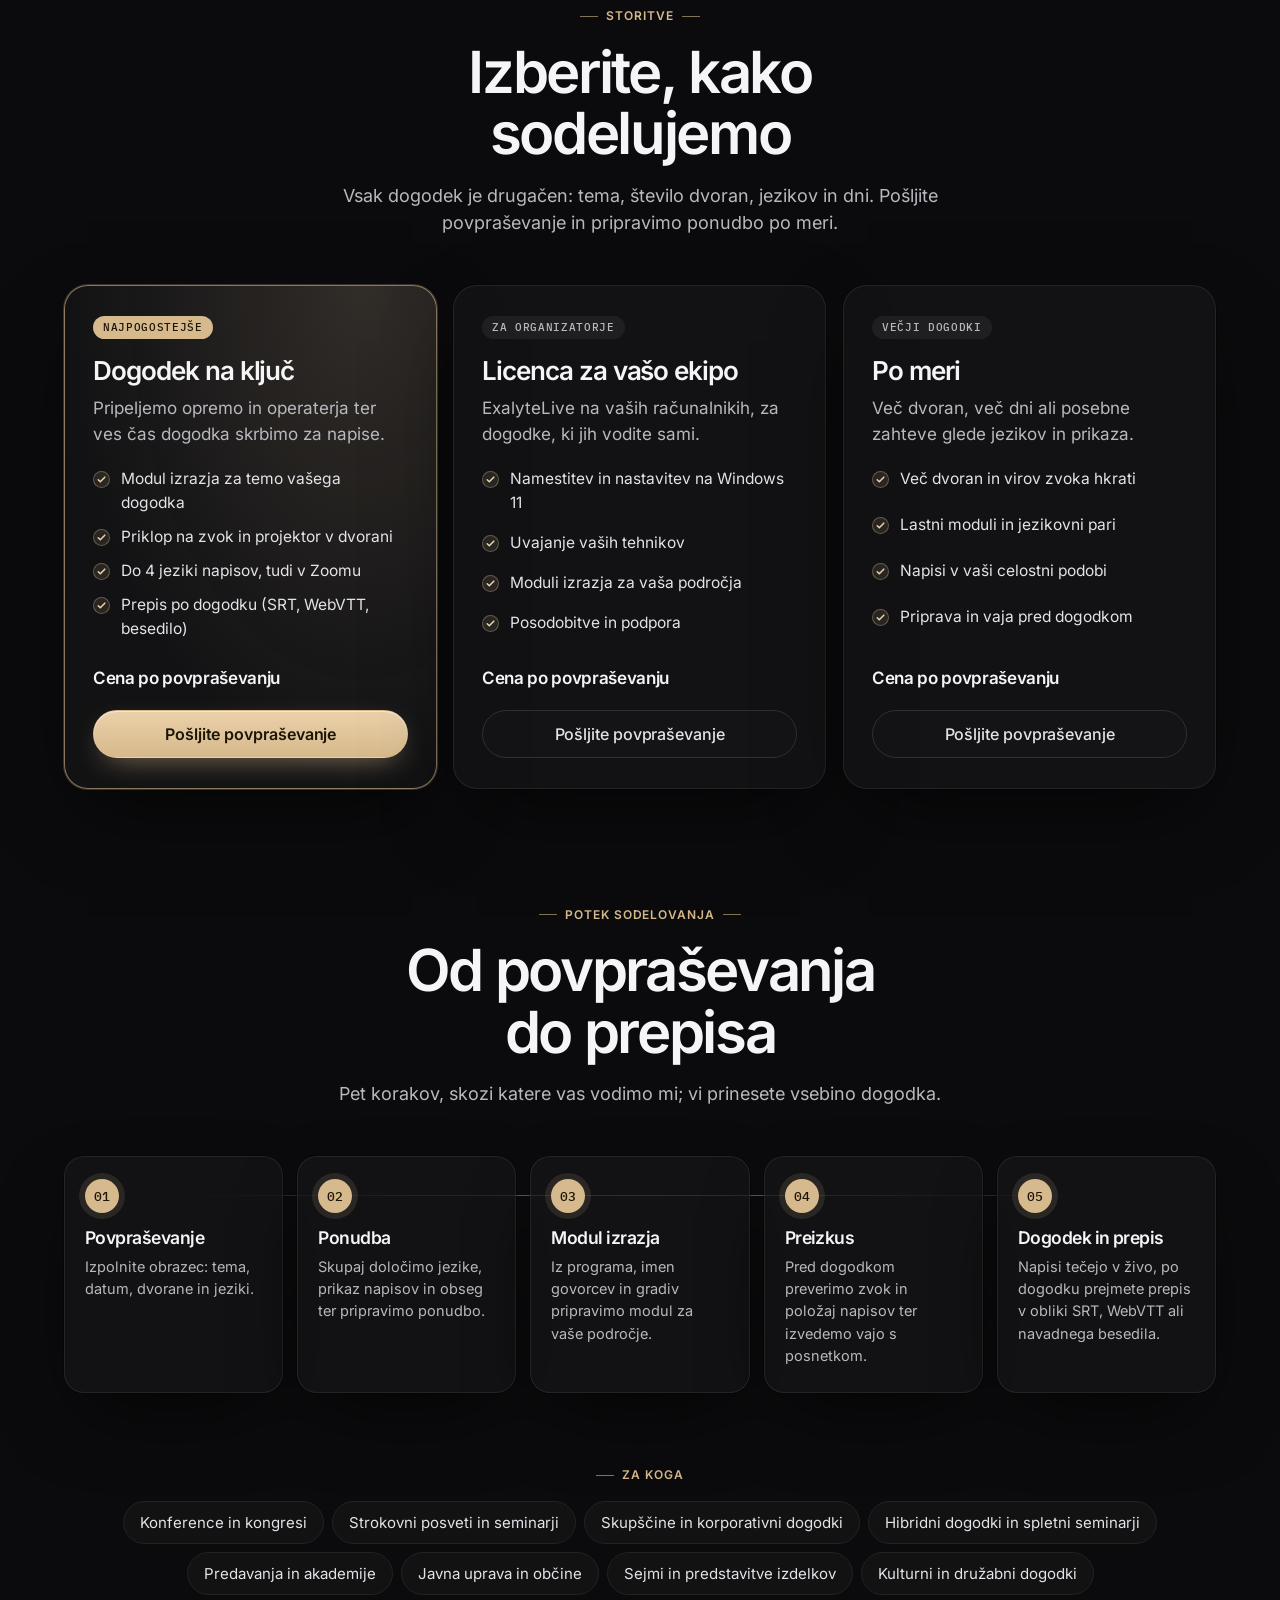
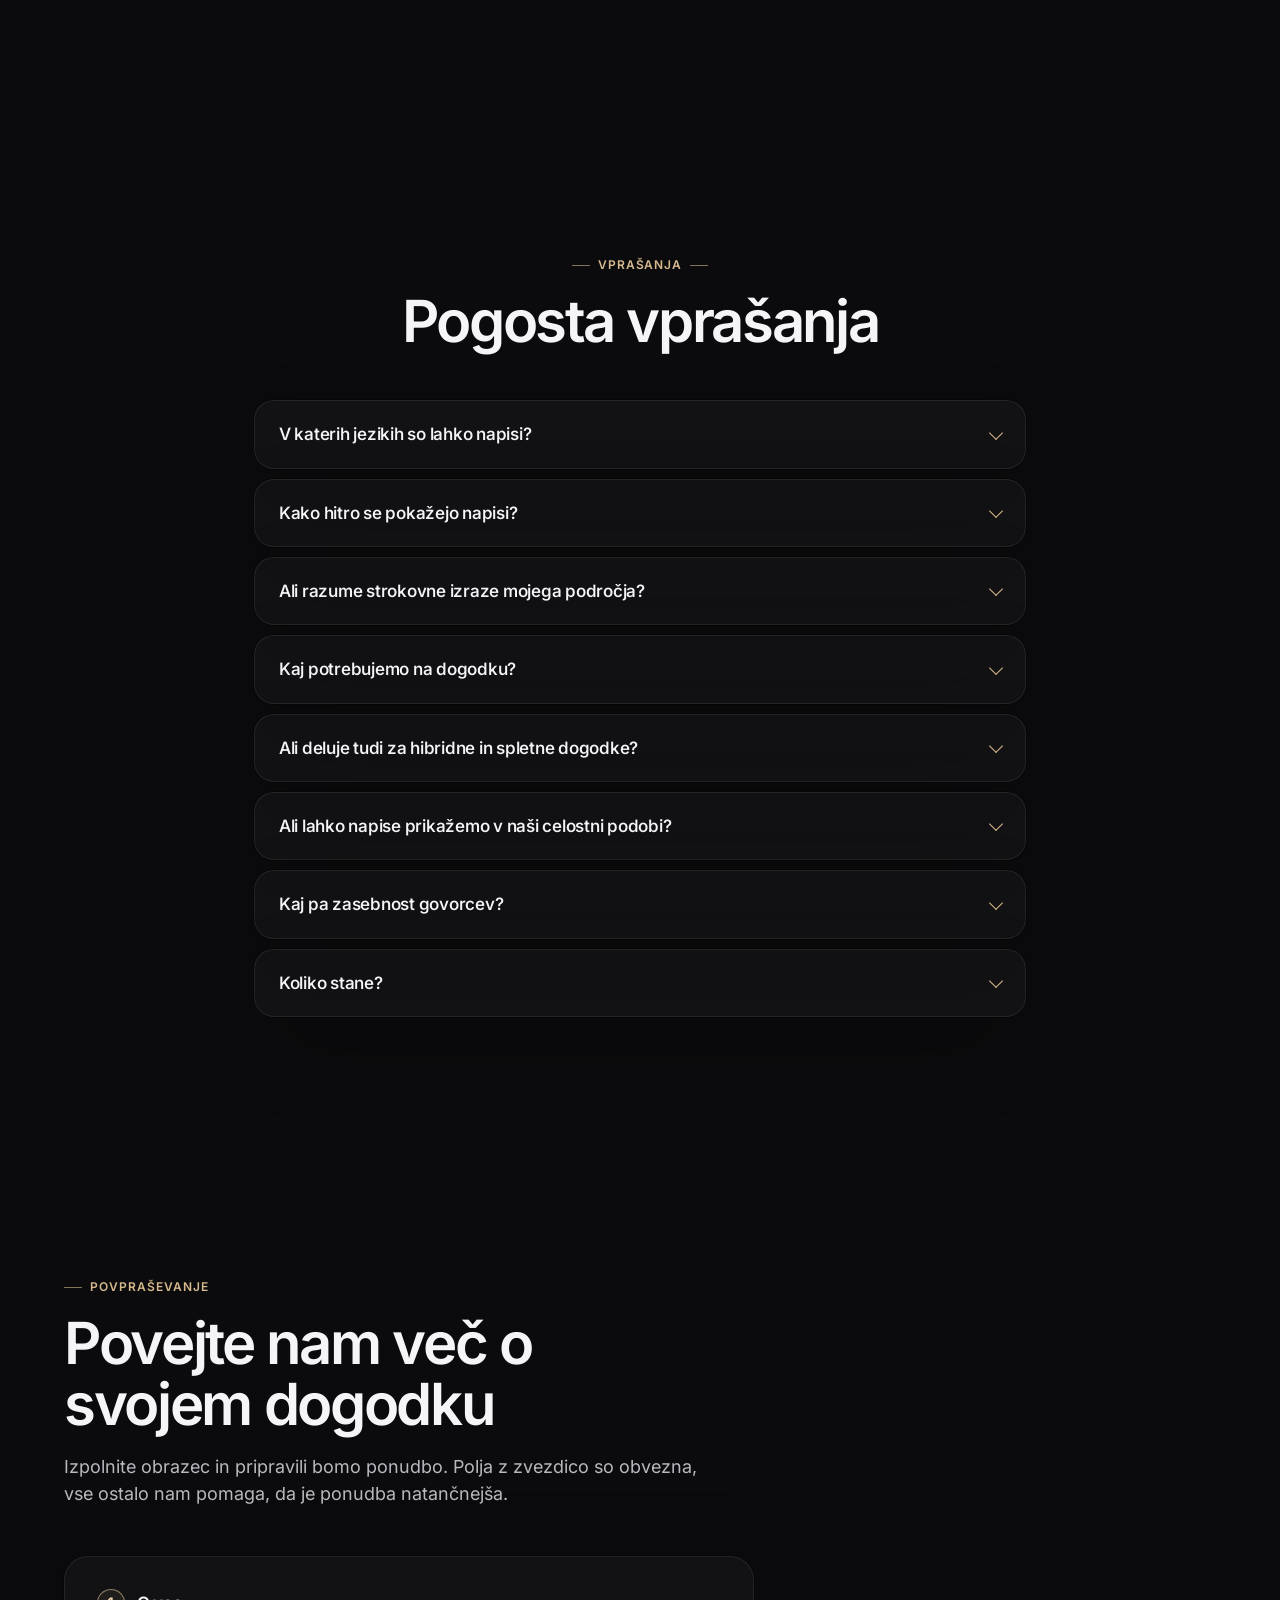
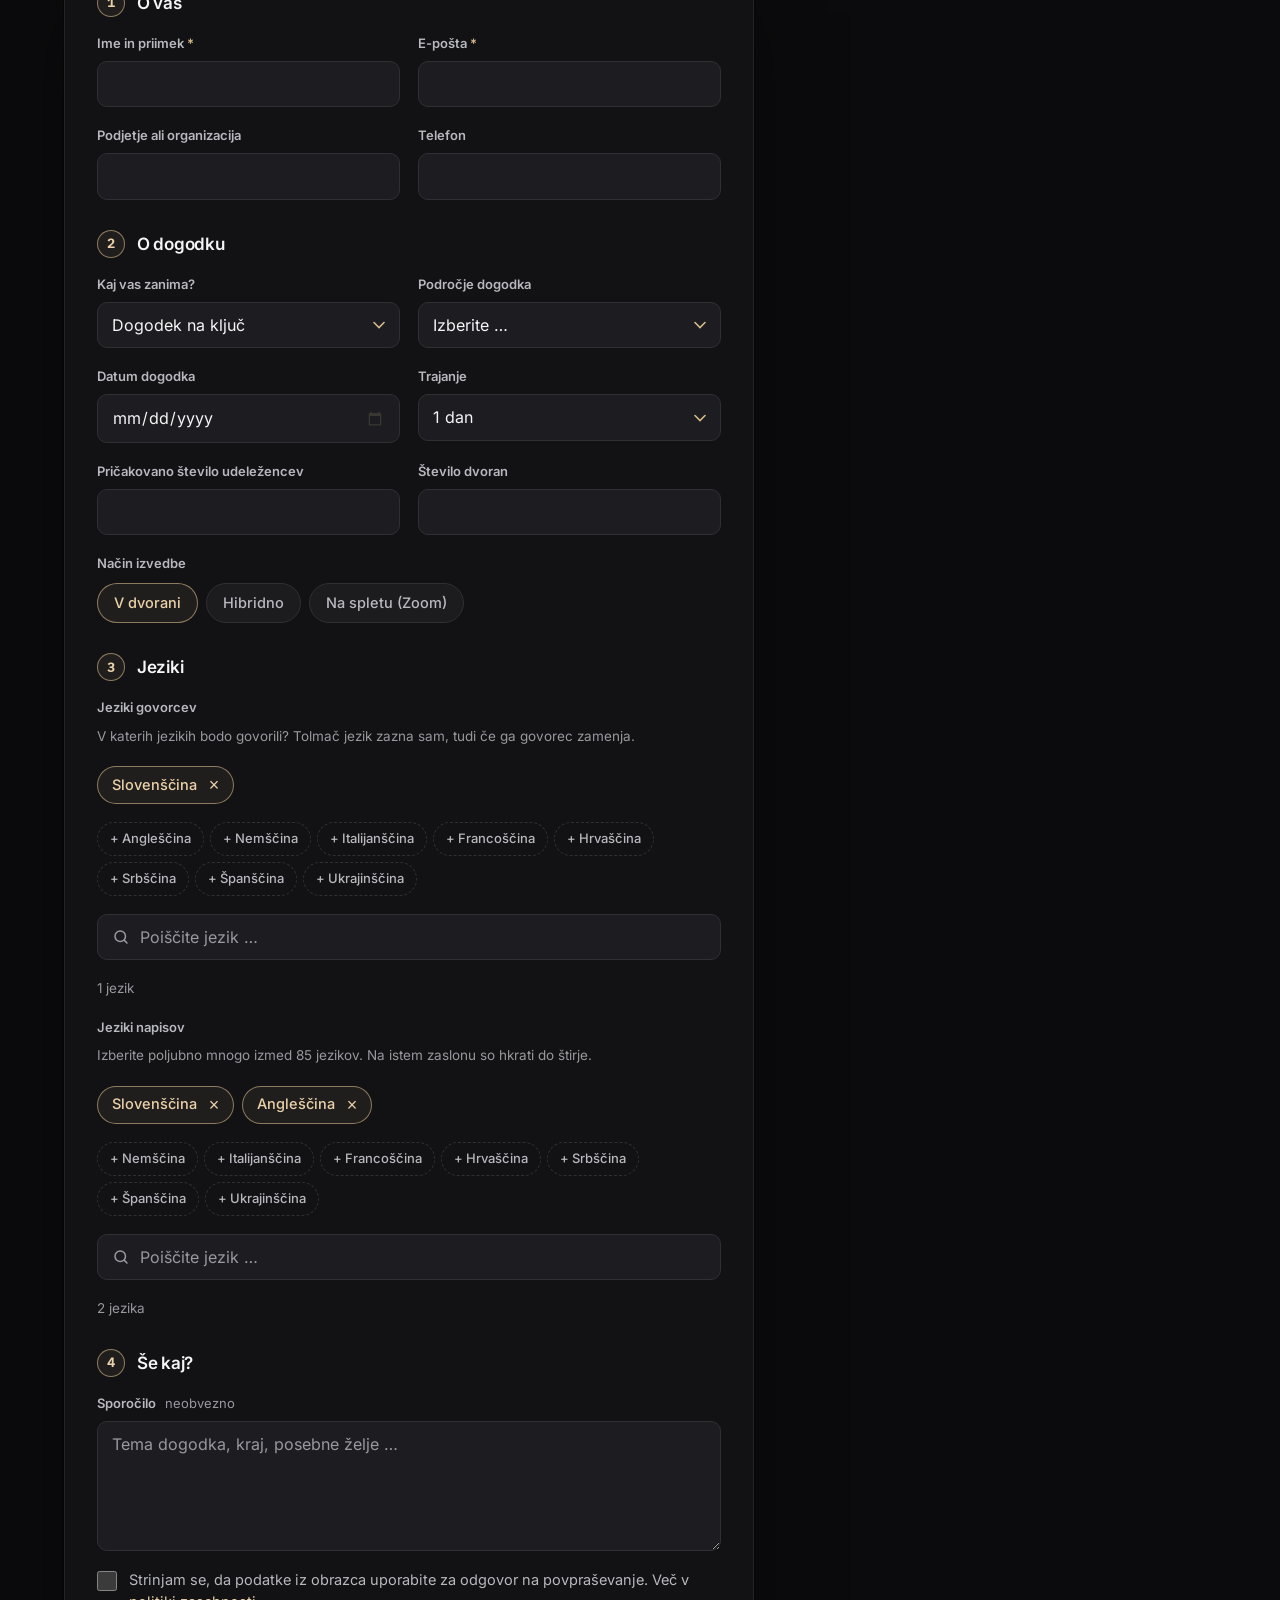
==== commit 10115966: "Objava f821223" ====
--- a/index.html
+++ b/index.html
@@ -101,9 +101,9 @@
 				]
 			}
 		</script>
-		<script type="module" crossorigin src="./assets/main-DbcLgQcj.js"></script>
-		<link rel="modulepreload" crossorigin href="./assets/i18n-CgAOG1C6.js">
-		<link rel="stylesheet" crossorigin href="./assets/i18n-vpoCZqCj.css">
+		<script type="module" crossorigin src="./assets/main-B8m7fmTV.js"></script>
+		<link rel="modulepreload" crossorigin href="./assets/i18n-D9zUEIJ-.js">
+		<link rel="stylesheet" crossorigin href="./assets/i18n-DrBZSyvW.css">
 		<link rel="stylesheet" crossorigin href="./assets/main-DVCAyn8-.css">
 	</head>
 	<body data-page="home">
@@ -376,58 +376,135 @@
 				</div>
 			</section>
 
-			<!-- HOW ------------------------------------------------------------------------------->
+			<!-- HOW IT WORKS: a conference hall in four beats as you scroll ------------------------->
 			<section class="section how" id="kako">
-				<div class="container split split--story">
-					<div class="split__copy">
-						<header class="section__head reveal">
-							<p class="kicker" data-i18n="how.kicker">Kako deluje</p>
-							<h2 data-i18n="how.title">Od glasu do štirih vrstic napisov</h2>
-							<p data-i18n="how.lead">
-								En prepis, več jezikov: vsi prevodi nastanejo iz istega stavka, zato so med seboj usklajeni, dodatni
-								jeziki pa strošek komaj povečajo.
-							</p>
-						</header>
-						<ol class="steps" id="steps">
-							<li class="step-wrap" data-shape="1" data-side="right">
-								<div class="step glass reveal">
-									<span class="step__num">01</span>
-									<div>
-										<h3 data-i18n="how.s1.title">Zvok iz dvorane in s spleta</h3>
-										<p data-i18n="how.s1.text">
-											Mikrofon v dvorani, sistemski zvok računalnika ali zvok ene same aplikacije, na primer Zooma.
-											Napisi ločijo govorca v dvorani od govorca na daljavo.
-										</p>
-									</div>
-								</div>
-							</li>
-							<li class="step-wrap" data-shape="0" data-side="right">
-								<div class="step glass reveal">
-									<span class="step__num">02</span>
-									<div>
-										<h3 data-i18n="how.s2.title">Prepis, ki razume temo</h3>
-										<p data-i18n="how.s2.text">
-											Model za govor piše sproti in pozna opis dogodka, imena govorcev ter izraze iz modula. Ob premoru
-											popravi napačno slišane besede in odstrani mašila.
-										</p>
-									</div>
-								</div>
-							</li>
-							<li class="step-wrap" data-shape="2" data-side="right">
-								<div class="step glass reveal">
-									<span class="step__num">03</span>
-									<div>
-										<h3 data-i18n="how.s3.title">Do štirih jezikov naenkrat</h3>
-										<p data-i18n="how.s3.text">
-											Iz istega prepisa nastanejo napisi v do štirih jezikih: v prosojni plasti nad prosojnicami, na
-											projektorju, LED-steni ali v Zoomovi vrstici napisov.
-										</p>
-									</div>
-								</div>
-							</li>
-						</ol>
-					</div>
-					<div class="split__visual" aria-hidden="true"></div>
+				<div class="container">
+					<header class="section__head section__head--center reveal">
+						<p class="kicker" data-i18n="how.kicker">Kako deluje</p>
+						<h2 data-i18n="how.title">Dvorana, ki razume vsako besedo</h2>
+						<p data-i18n="how.lead">Podrsajte skozi dogodek in poglejte, kaj se zgodi, ko je ExalyteLive v dvorani.</p>
+					</header>
+				</div>
+				<div class="hall" id="hall">
+					<div class="hall__stage" aria-hidden="true">
+						<canvas class="hall__gl"></canvas>
+						<div class="hall__scene">
+							<picture>
+								<source media="(max-aspect-ratio: 4/5)" srcset="./hall/back-portrait.webp" >
+								<img 									src="./hall/back.webp"
+									data-depth="./hall/back-depth.webp"
+									data-portrait="./hall/back-portrait.webp"
+									data-portrait-depth="./hall/back-portrait-depth.webp"
+									alt=""
+									width="1536"
+									height="1024"
+									loading="lazy"
+									decoding="async"
+								>
+							</picture>
+							<div 								class="hall__captions"
+								data-quad="459,334 1135,334 1135,494 459,494"
+								data-quad-portrait="286,464 877,464 877,674 286,674"
+							></div>
+						</div>
+						<div class="hall__scene">
+							<picture>
+								<source media="(max-aspect-ratio: 4/5)" srcset="./hall/screen-portrait.webp" >
+								<img 									src="./hall/screen.webp"
+									data-depth="./hall/screen-depth.webp"
+									data-portrait="./hall/screen-portrait.webp"
+									data-portrait-depth="./hall/screen-portrait-depth.webp"
+									alt=""
+									width="1536"
+									height="1024"
+									loading="lazy"
+									decoding="async"
+								>
+							</picture>
+							<div 								class="hall__captions"
+								data-quad="387,389 1312,348 1314,574 386,579"
+								data-quad-portrait="228,513 932,480 932,740 228,743"
+							></div>
+						</div>
+						<div class="hall__scene">
+							<picture>
+								<source media="(max-aspect-ratio: 4/5)" srcset="./hall/audience-portrait.webp" >
+								<img 									src="./hall/audience.webp"
+									data-depth="./hall/audience-depth.webp"
+									data-portrait="./hall/audience-portrait.webp"
+									data-portrait-depth="./hall/audience-portrait-depth.webp"
+									alt=""
+									width="1536"
+									height="1024"
+									loading="lazy"
+									decoding="async"
+								>
+							</picture>
+							<!-- What they read: the same captions, as a panel. -->
+							<div class="hall__captions"></div>
+						</div>
+						<div class="hall__scene">
+							<picture>
+								<source media="(max-aspect-ratio: 4/5)" srcset="./hall/applause-portrait.webp" >
+								<img 									src="./hall/applause.webp"
+									data-depth="./hall/applause-depth.webp"
+									data-portrait="./hall/applause-portrait.webp"
+									data-portrait-depth="./hall/applause-portrait-depth.webp"
+									alt=""
+									width="1536"
+									height="1024"
+									loading="lazy"
+									decoding="async"
+								>
+							</picture>
+						</div>
+					</div>
+					<ol class="hall__beats" id="steps">
+						<li class="hall__beat">
+							<div class="step glass">
+								<span class="step__num">01</span>
+								<div>
+									<h3 data-i18n="how.b1.title">Govorec govori kot vedno</h3>
+									<p data-i18n="how.b1.text">
+										Brez scenarija in brez posebne priprave. Govori v svojem jeziku in ga lahko sredi predavanja tudi
+										zamenja.
+									</p>
+								</div>
+							</div>
+						</li>
+						<li class="hall__beat">
+							<div class="step glass">
+								<span class="step__num">02</span>
+								<div>
+									<h3 data-i18n="how.b2.title">Napisi tečejo sproti</h3>
+									<p data-i18n="how.b2.text">
+										Na platnu se pojavijo v približno sekundi, z izrazi vašega področja in pravilno zapisanimi imeni.
+									</p>
+								</div>
+							</div>
+						</li>
+						<li class="hall__beat">
+							<div class="step glass">
+								<span class="step__num">03</span>
+								<div>
+									<h3 data-i18n="how.b3.title">Vsak sledi v svojem jeziku</h3>
+									<p data-i18n="how.b3.text">
+										Do štirje jeziki hkrati na istem zaslonu. Tudi gostje iz tujine ujamejo vsako številko in vsak
+										izraz.
+									</p>
+								</div>
+							</div>
+						</li>
+						<li class="hall__beat">
+							<div class="step glass">
+								<span class="step__num">04</span>
+								<div>
+									<h3 data-i18n="how.b4.title">Dvorana razume. In zaploska.</h3>
+									<p data-i18n="how.b4.text">Po dogodku prejmete še celoten zapis za zapisnik, objavo in posnetke.</p>
+								</div>
+							</div>
+						</li>
+					</ol>
 				</div>
 			</section>
 
--- a/assets/i18n-DrBZSyvW.css
+++ b/assets/i18n-DrBZSyvW.css
@@ -0,0 +1 @@
+:root{--lightningcss-light: ;--lightningcss-dark:initial;color-scheme:dark;--ground:#0b0b0d;--surface-1:#161618;--surface-2:#242427;--hairline:#232326;--edge:#303034;--edge-hover:#4a4a50;--text-bright:#f5f5f7;--text:#e3e3e8;--text-2:#b8b8bf;--text-3:#98989f;--accent:#d6b98c;--accent-soft:#ebd1aa;--accent-deep:#795a30;--accent-wash:#d6b98c14;--accent-chip:#d6b98c1f;--accent-border:#d6b98c99;--live:#30d158;--live-soft:#5fdc7e;--indigo:#7d7aff;--white:#e9eef5;--cyan:#4cc3ff;--green:#5ad1a0;--amber:#ffc14d;--red:#ff4d5e;--violet:#7d7aff;--line:#ffffff14;--line-2:#ffffff24;--glass:#161618b8;--radius-sm:10px;--radius:20px;--radius-lg:24px;--shadow:0 0 0 1px #00000059, 0 32px 80px -24px #000000b3;--font-body:"Inter Variable", "SF Pro Text", -apple-system, BlinkMacSystemFont, system-ui, "Segoe UI Variable Text", "Segoe UI", sans-serif;--font-display:var(--font-body);--font-mono:"IBM Plex Mono", ui-monospace, "SF Mono", "Cascadia Mono", Consolas, monospace;--font-caption:"Archivo Variable", "Inter Variable", system-ui, sans-serif;--gutter:24px;--nav-h:72px;--ease:cubic-bezier(.22, 1, .36, 1);--spring:cubic-bezier(.34, 1.56, .64, 1)}*,:before,:after{box-sizing:border-box}html{-webkit-tap-highlight-color:transparent;scroll-behavior:smooth;scroll-padding-top:calc(var(--nav-h) + 12px);-webkit-text-size-adjust:100%}body{background:var(--ground);color:var(--text);font-family:var(--font-body);font-optical-sizing:auto;-webkit-font-smoothing:antialiased;-moz-osx-font-smoothing:grayscale;margin:0;font-size:17px;line-height:1.55;overflow-x:hidden}img,svg{max-width:100%;display:block}a{color:inherit}h1,h2,h3{font-family:var(--font-display);letter-spacing:-.04em;color:var(--text-bright);text-wrap:balance;margin:0;font-weight:600;line-height:1.06}p{text-wrap:pretty;margin:0}code{font-family:var(--font-mono);background:var(--accent-chip);color:var(--accent-soft);white-space:nowrap;border-radius:6px;padding:2px 7px;font-size:.88em}::selection{color:var(--text-bright);background:#d6b98c59}:focus-visible{outline:2px solid var(--accent);outline-offset:2px;border-radius:8px}.skip-link{z-index:100;background:var(--accent);color:#1d1407;border-radius:999px;padding:10px 16px;font-weight:600;text-decoration:none;transition:top .2s;position:absolute;top:-60px;left:16px}.skip-link:focus{top:12px}.container{width:100%;max-width:1200px;padding:0 var(--gutter);margin:0 auto}.container--narrow{max-width:820px}#morph{z-index:0;pointer-events:none;opacity:0;width:100vw;height:100vh;transition:opacity 1.4s var(--ease);position:fixed;inset:0}.has-webgl #morph{opacity:1}.backdrop{z-index:0;background:radial-gradient(70vw 60vw at 85% 0%, #d6b98c1a, transparent 60%), radial-gradient(50vw 50vw at 0% 80%, #7d7aff14, transparent 60%), var(--ground);position:fixed;inset:0}.grain{z-index:0;pointer-events:none;opacity:.05;background-image:url("data:image/svg+xml,%3Csvg xmlns='http://www.w3.org/2000/svg' width='160' height='160'%3E%3Cfilter id='n'%3E%3CfeTurbulence type='fractalNoise' baseFrequency='0.9' numOctaves='2' stitchTiles='stitch'/%3E%3CfeColorMatrix values='0 0 0 0 1 0 0 0 0 1 0 0 0 0 1 0 0 0 0.9 0'/%3E%3C/filter%3E%3Crect width='100%25' height='100%25' filter='url(%23n)'/%3E%3C/svg%3E");position:fixed;inset:-50%}main,.footer{z-index:1;position:relative}.btn{background:var(--surface-2);min-height:48px;color:var(--text-bright);font:500 16px/1 var(--font-body);letter-spacing:-.005em;cursor:pointer;touch-action:manipulation;transition:transform .5s var(--spring), box-shadow .24s var(--ease), background-color .24s, border-color .24s, filter .24s;white-space:nowrap;border:1px solid #0000;border-radius:999px;justify-content:center;align-items:center;gap:10px;padding:0 24px;text-decoration:none;display:inline-flex;position:relative}@media (hover:hover){.btn:hover{transform:translateY(-1px)}}.btn:active,.btn.is-pressed{transition-duration:90ms;transform:scale(.95)}.btn--primary{background:linear-gradient(180deg, var(--accent-soft), var(--accent));color:#1d1407;font-weight:600;box-shadow:inset 0 1px #ffffff73,0 10px 30px -12px #d6b98cb3}@media (hover:hover){.btn--primary:hover{filter:brightness(1.06);box-shadow:inset 0 1px #ffffff73,0 16px 40px -14px #d6b98ce6}}.btn--primary{isolation:isolate;overflow:hidden}.btn--primary:before,.btn--primary:after{content:"";z-index:-1;border-radius:inherit;pointer-events:none;position:absolute;inset:0}.btn--primary:before{background:radial-gradient(circle at var(--gx,50%) var(--gy,50%), #fff8e8cc, transparent 62%);opacity:0;transition:opacity .3s}.btn--primary:after{background:linear-gradient(105deg,#0000 32%,#fff9 48%,#0000 64%);transform:translate(-110%)}.btn--primary.is-pressed:before{opacity:1;transition-duration:60ms}.btn--primary.is-pressed:after{animation:sheen .7s var(--ease)}@media (hover:hover){.btn--primary:hover:before{opacity:.75}.btn--primary:hover:after{animation:sheen .95s var(--ease)}}@keyframes sheen{to{transform:translate(110%)}}.btn--ghost{border-color:var(--edge);color:var(--text);-webkit-backdrop-filter:blur(12px);background:#16161880}.btn--ghost:hover{border-color:var(--accent-border);background:var(--accent-wash);color:var(--accent-soft)}.btn--sm{min-height:38px;padding:0 18px;font-size:14px}.btn--lg{min-height:56px;padding:0 32px;font-size:17px}.btn:disabled{opacity:.7;cursor:progress;transform:none}.nav{z-index:50;height:var(--nav-h);border-bottom:1px solid #0000;align-items:center;transition:background-color .3s,border-color .3s;display:flex;position:fixed;top:0;left:0;right:0}.nav.is-scrolled,.nav.is-open{-webkit-backdrop-filter:saturate(180%)blur(20px);border-bottom-color:var(--hairline);background:#161618c7}.nav__inner{align-items:center;gap:24px;display:flex}.brand{flex-shrink:0;align-items:center;gap:10px;text-decoration:none;display:inline-flex}.brand__mark{border-radius:8px;width:34px;height:34px}.brand__name{font-family:var(--font-body);letter-spacing:-.055em;color:var(--text-bright);font-size:19px;font-weight:650}.brand__name span{color:var(--accent-soft);letter-spacing:-.03em;margin-left:1px;font-weight:400}.nav__links{gap:2px;margin-left:auto;display:flex}.nav__links a{color:var(--text-2);border-radius:999px;padding:8px 13px;font-size:14.5px;font-weight:500;text-decoration:none;transition:color .2s,background-color .2s}.nav__links a:hover{color:var(--text-bright);background:#ffffff0d}.nav__links a[aria-current=true]{color:var(--accent-soft);background:var(--accent-wash)}.nav__actions{align-items:center;gap:12px;display:flex}.lang-switch{border:1px solid var(--hairline);background:#242427b3;border-radius:999px;padding:3px;display:inline-flex}.lang-switch button{color:var(--text-3);font:500 12px/1 var(--font-mono);cursor:pointer;transition:color .2s, background-color .2s, transform .45s var(--spring);background:0 0;border:0;border-radius:999px;padding:7px 10px}.lang-switch button.is-pressed,.nav__toggle.is-pressed{transition-duration:80ms;transform:scale(.9)}.lang-switch button[aria-pressed=true]{color:var(--text-bright);background:#3a3a3f}.nav__toggle{border:1px solid var(--edge);cursor:pointer;width:44px;height:44px;transition:transform .45s var(--spring);background:0 0;border-radius:999px;display:none;position:relative}.nav__toggle span{background:var(--text-bright);height:1.5px;transition:transform .3s var(--ease), top .3s var(--ease);border-radius:2px;position:absolute;left:13px;right:13px}.nav__toggle span:first-child{top:17px}.nav__toggle span:last-child{top:25px}.nav.is-open .nav__toggle span:first-child{top:21px;transform:rotate(45deg)}.nav.is-open .nav__toggle span:last-child{top:21px;transform:rotate(-45deg)}.section{padding:clamp(96px,14vh,160px) 0;position:relative}.section__head{max-width:640px;margin-bottom:48px}.section__head--center{text-align:center;margin-left:auto;margin-right:auto}.section__head h2{margin-bottom:18px;font-size:clamp(34px,4.6vw,58px)}.section__head p:not(.kicker){color:var(--text-2);font-size:clamp(17px,1.4vw,19px);line-height:1.5}.kicker{text-transform:uppercase;letter-spacing:.08em;color:var(--accent);align-items:center;gap:8px;margin-bottom:16px;font-size:12px;font-weight:600;display:inline-flex}.kicker:before,.section__head--center .kicker:after{content:"";background:var(--accent-border);width:18px;height:1px}.glass{background:var(--glass);border:1px solid var(--line);border-radius:var(--radius);-webkit-backdrop-filter:saturate(180%)blur(20px);box-shadow:var(--shadow);position:relative}.grad{background:linear-gradient(100deg, var(--accent-soft) 0%, var(--cyan) 38%, var(--green) 68%, var(--amber) 100%);color:#0000;-webkit-background-clip:text;background-clip:text}.live-dot{background:var(--live);border-radius:50%;flex-shrink:0;width:8px;height:8px;animation:1.8s infinite live;display:inline-block;box-shadow:0 0 8px #30d158e6}@keyframes live{0%,to{opacity:1}50%{opacity:.45}}.tag{font:500 11px/1 var(--font-mono);letter-spacing:.04em;text-transform:uppercase;color:var(--text-2);border:1px solid var(--line);background:#ffffff0d;border-radius:999px;align-self:flex-start;align-items:center;padding:6px 10px;display:inline-flex}.tag--accent{color:var(--accent-soft);background:var(--accent-chip);border-color:#d6b98c4d}.split{grid-template-columns:minmax(0,1fr) minmax(0,1fr);align-items:center;gap:48px;display:grid}.split__visual{min-height:420px}.js .reveal{opacity:0;transition:opacity .9s var(--ease) var(--delay,0s), transform .9s var(--ease) var(--delay,0s);transform:translateY(28px)}.js .reveal.is-visible{opacity:1;transform:none}.tilt{transform:perspective(900px) rotateX(var(--rx,0deg)) rotateY(var(--ry,0deg));transform-style:preserve-3d;transition:transform .5s var(--ease), border-color .3s, opacity .9s var(--ease) var(--delay,0s);will-change:transform}.js .tilt.reveal:not(.is-visible){transform:perspective(900px)translateY(28px)}.tilt:after{content:"";border-radius:inherit;pointer-events:none;background:radial-gradient(420px circle at var(--mx,50%) var(--my,0%), #d6b98c1a, transparent 45%);opacity:0;transition:opacity .3s;position:absolute;inset:0}.tilt:hover:after{opacity:1}.tilt:hover{border-color:var(--edge-hover)}.hero{min-height:100vh;min-height:100svh;padding:calc(var(--nav-h) + 40px) 0 96px;align-items:center;display:flex;position:relative}.hero__grid{grid-template-columns:minmax(0,1.3fr) minmax(0,.7fr);display:grid}.eyebrow{color:var(--live-soft);background:#30d1581a;border:1px solid #30d15873;border-radius:999px;align-items:center;gap:10px;margin-bottom:28px;padding:7px 14px 7px 12px;font-size:13px;font-weight:500;display:inline-flex}.hero__title{letter-spacing:-.055em;margin-bottom:28px;font-size:clamp(46px,6.5vw,96px);font-weight:600;line-height:.98}.hero__lead{max-width:560px;color:var(--text-2);margin-bottom:36px;font-size:clamp(17px,1.5vw,20px)}.hero__ctas{flex-wrap:wrap;gap:12px;margin-bottom:40px;display:flex}.hero__chips{flex-wrap:wrap;gap:8px;margin:0;padding:0;list-style:none;display:flex}.hero__chips li{color:var(--text-2);border:1px solid var(--hairline);-webkit-backdrop-filter:blur(10px);backdrop-filter:blur(10px);background:#16161899;border-radius:999px;align-items:baseline;gap:6px;padding:8px 14px;font-size:14px;display:inline-flex}.hero__chips b{font-family:var(--font-mono);color:var(--accent-soft);font-weight:500}.scroll-cue{border:1.5px solid var(--edge-hover);border-radius:14px;width:26px;height:42px;margin-left:-13px;position:absolute;bottom:28px;left:50%}.scroll-cue span{background:var(--accent);width:3px;height:8px;animation:cue 1.8s var(--ease) infinite;border-radius:2px;margin-left:-1.5px;position:absolute;top:8px;left:50%}@keyframes cue{0%{opacity:1;transform:translateY(0)}80%{opacity:0;transform:translateY(14px)}to{opacity:0}}.stage{max-width:980px;margin:0 auto}.stage__bezel{border:1px solid var(--line-2);box-shadow:0 40px 120px -40px #d6b98c59, var(--shadow);transform-origin:bottom;transition:transform .8s var(--ease);background:linear-gradient(#ffffff1a,#ffffff05);border-radius:28px;padding:10px;transform:perspective(1400px)rotateX(6deg)}.stage:hover .stage__bezel{transform:perspective(1400px)rotateX(0)}.stage__screen{aspect-ratio:16/9;background:radial-gradient(ellipse at 75% 35%, var(--accent-wash), transparent 75%), var(--surface-1);border-radius:20px;position:relative;overflow:hidden;container-type:inline-size}.stage__aura span{opacity:.4;border-radius:50%;width:56cqw;height:56cqw;animation:22s linear infinite aura;position:absolute}.stage__aura span:first-child{background:radial-gradient(circle, var(--accent) 0%, #d6b98c59 30%, transparent 68%);top:-18cqw;right:-6cqw}.stage__aura span:last-child{background:radial-gradient(circle, var(--indigo) 0%, #7d7aff59 30%, transparent 68%);animation-duration:28s;animation-direction:reverse;top:0;left:-4cqw}@keyframes aura{0%{transform:rotate(0)translate(4cqw)rotate(0)}to{transform:rotate(360deg)translate(4cqw)rotate(-360deg)}}.slide{padding:6cqw 7cqw;position:absolute;inset:0}.slide__kicker{font:500 1.5cqw/1.2 var(--font-mono);color:var(--accent);text-transform:uppercase;letter-spacing:.08em}.slide__title{letter-spacing:-.04em;color:var(--text-bright);max-width:62%;margin-top:1.4cqw;font-size:4.2cqw;font-weight:600;line-height:1.08;transition:opacity .4s}.slide__bars{border-bottom:1px solid var(--edge);align-items:flex-end;gap:1.2cqw;width:24cqw;height:15cqw;display:flex;position:absolute;top:7cqw;right:7cqw}.slide__bars span{height:var(--h);background:linear-gradient(#d6b98cd9,#d6b98c26);border-radius:.6cqw .6cqw 0 0;flex:1}.captions{-webkit-backdrop-filter:blur(8px);backdrop-filter:blur(8px);background:#000000b8;border-radius:1.8cqw;gap:.9cqw;padding:2cqw 2.4cqw;transition:opacity .4s;display:grid;position:absolute;bottom:3cqw;left:3cqw;right:3cqw}.stage.is-clearing .captions{opacity:.25}.lane{--c:var(--white);grid-template-columns:4.4cqw 1fr;align-items:start;gap:1.4cqw;min-height:2.6cqw;display:grid}.lane[data-tone=cyan]{--c:var(--cyan)}.lane[data-tone=green]{--c:var(--green)}.lane[data-tone=amber]{--c:var(--amber)}.lane__chip{height:2.5cqw;font:500 1.3cqw/1 var(--font-mono);letter-spacing:.02em;color:#0b0b0d;background:var(--c);border-radius:.7cqw;justify-content:center;align-items:center;display:inline-flex}.lane__text{font-family:var(--font-caption);color:color-mix(in srgb, var(--c) 78%, white);white-space:nowrap;font-size:1.95cqw;font-weight:600;line-height:1.3;overflow:hidden;-webkit-mask-image:linear-gradient(90deg,#000 92%,#0000);mask-image:linear-gradient(90deg,#000 92%,#0000)}.lane__text .w{animation:word-in .35s var(--ease) both;display:inline}.lane__text.is-final .w{animation:none}.lane__text.is-final{animation:final .6s var(--ease)}.lane__text .ghost{opacity:.4;background:linear-gradient(90deg, currentColor 30%, var(--accent-soft) 50%, currentColor 70%) 0 0 / 300% 100%;color:#0000;animation:ghost-in .6s var(--ease) both calc(var(--i) * 90ms), shimmer 2.2s linear infinite;-webkit-background-clip:text;background-clip:text}.caret{background:currentColor;width:2px;height:1.1em;margin:0 .25em -.18em 0;animation:1s step-end infinite blink;display:inline-block}@keyframes word-in{0%{opacity:0;filter:blur(4px)}}@keyframes ghost-in{0%{opacity:0;filter:blur(6px);transform:translate(6px)}}@keyframes shimmer{to{background-position:-300% 0}}@keyframes blink{50%{opacity:0}}@keyframes final{30%{text-shadow:0 0 14px color-mix(in srgb, var(--c) 70%, transparent)}}.stage__meta{color:var(--text-3);flex-wrap:wrap;justify-content:center;gap:10px 24px;margin-top:28px;font-size:14px;display:flex}.badge{color:var(--live-soft);align-items:center;gap:8px;font-weight:600;display:inline-flex}.steps{gap:14px;margin:0;padding:0;list-style:none;display:grid}.step{grid-template-columns:52px 1fr;gap:18px;padding:24px;display:grid}.step__num{font:500 15px/1.6 var(--font-mono);color:var(--accent)}.step h3{letter-spacing:-.035em;margin-bottom:8px;font-size:21px}.step p{color:var(--text-2);font-size:16px}.marquee{gap:12px;margin:0 0 56px;display:grid;position:relative;overflow:hidden;-webkit-mask-image:linear-gradient(90deg,#0000,#000 12% 88%,#0000);mask-image:linear-gradient(90deg,#0000,#000 12% 88%,#0000)}.marquee__track{width:max-content;animation:70s linear infinite marquee;display:flex}.marquee__track--reverse{animation-duration:80s;animation-direction:reverse}.marquee:hover .marquee__track{animation-play-state:paused}.marquee__half{gap:10px;padding-right:10px;display:flex}.marquee__item{--c:var(--white);border:1px solid var(--hairline);-webkit-backdrop-filter:blur(10px);backdrop-filter:blur(10px);white-space:nowrap;color:var(--text);background:#161618b3;border-radius:999px;align-items:center;gap:10px;padding:8px 16px 8px 8px;font-size:15px;font-weight:500;display:inline-flex}.marquee__item b{font:500 11px/1 var(--font-mono);color:#0b0b0d;background:var(--c);border-radius:999px;padding:5px 7px}.marquee__item[data-tone=cyan]{--c:var(--cyan)}.marquee__item[data-tone=green]{--c:var(--green)}.marquee__item[data-tone=amber]{--c:var(--amber)}@keyframes marquee{to{transform:translate(-50%)}}.fields__grid{grid-template-columns:repeat(3,minmax(0,1fr));gap:14px;display:grid}.field-card{flex-direction:column;gap:12px;padding:24px 24px 26px;display:flex;overflow:hidden}.field-card:before{content:"";background:linear-gradient(90deg, var(--c), transparent);opacity:.85;border-radius:0 0 2px 2px;height:2px;position:absolute;top:0;left:24px;right:24px}.field-card h3{letter-spacing:-.035em;font-size:20px}.field-card p{color:var(--text-2);font-size:15px}.field-card--custom{background:radial-gradient(ellipse at 80% 0%, #d6b98c24, transparent 70%), var(--glass);border-color:#d6b98c59}.fields__note{text-align:center;max-width:680px;color:var(--text-3);margin:28px auto 0;font-size:15px}.lang-cloud{flex-wrap:wrap;gap:8px;margin:0 0 32px;padding:0;list-style:none;display:flex}.lang-cloud li{color:var(--text);border:1px solid var(--hairline);-webkit-backdrop-filter:blur(10px);backdrop-filter:blur(10px);transition:border-color .2s, color .2s, transform .2s var(--ease);background:#161618b3;border-radius:999px;padding:7px 13px;font-size:14.5px}.lang-cloud li:hover{border-color:var(--accent-border);color:var(--accent-soft);transform:translateY(-2px)}.lang-cloud__more{font-family:var(--font-mono);color:var(--accent-soft)!important;background:var(--accent-chip)!important;border-color:#d6b98c4d!important;font-size:13px!important}.presets{grid-template-columns:repeat(2,minmax(0,1fr));gap:12px;display:grid}.preset{padding:18px 20px}.preset h3{letter-spacing:-.03em;margin-bottom:6px;font-size:17px}.preset p{color:var(--text-2);font-size:14.5px}.modules__grid{grid-template-columns:repeat(4,minmax(0,1fr));gap:14px;display:grid}.module{padding:22px 22px 24px}.module__icon{background:color-mix(in srgb, var(--c) 12%, transparent);border:1px solid color-mix(in srgb, var(--c) 32%, transparent);border-radius:12px;place-items:center;width:42px;height:42px;margin-bottom:18px;display:grid;transform:translateZ(30px)}.module__icon svg{fill:none;width:20px;height:20px;stroke:var(--c);stroke-width:1.7px;stroke-linecap:round;stroke-linejoin:round}.module h3{letter-spacing:-.03em;margin-bottom:8px;font-size:17.5px;transform:translateZ(20px)}.module p{color:var(--text-2);font-size:14.5px;line-height:1.5}.stats{border-radius:var(--radius-lg);border:1px solid var(--line);-webkit-backdrop-filter:saturate(180%)blur(20px);backdrop-filter:saturate(180%)blur(20px);background:radial-gradient(at 75% 0,#d6b98c1f,#0000 70%),#161618b3;grid-template-columns:repeat(4,minmax(0,1fr));gap:16px;margin-bottom:clamp(80px,12vh,140px);padding:32px;display:grid}.stat{text-align:center}.stat b{letter-spacing:-.05em;background:linear-gradient(180deg, var(--text-bright), var(--accent));color:#0000;font-variant-numeric:tabular-nums;-webkit-background-clip:text;background-clip:text;margin-bottom:10px;font-size:clamp(40px,5vw,64px);font-weight:600;line-height:1;display:block}.stat span{color:var(--text-2);font-size:15px}.plans__grid{grid-template-columns:repeat(3,minmax(0,1fr));align-items:stretch;gap:16px;display:grid}.plan{border-radius:var(--radius-lg);flex-direction:column;padding:30px 28px;display:flex}.plan:first-child{border-color:var(--accent-border);box-shadow:0 0 0 1px #d6b98c40, var(--shadow);background:radial-gradient(ellipse at 80% 0%, #d6b98c29, transparent 70%), var(--glass)}.plan__tag{font:500 11px/1 var(--font-mono);letter-spacing:.06em;text-transform:uppercase;color:#1d1407;background:var(--accent);border-radius:999px;align-self:flex-start;margin-bottom:18px;padding:6px 10px}.plan__tag--muted{color:var(--text-2);background:#ffffff0f}.plan h3{margin-bottom:10px;font-size:26px}.plan__desc{color:var(--text-2);margin-bottom:20px}.plan ul{flex:1;gap:10px;margin:0 0 24px;padding:0;list-style:none;display:grid}.plan li{padding-left:28px;font-size:15.5px;position:relative}.plan li:before{content:"";background:url("data:image/svg+xml,%3Csvg xmlns='http://www.w3.org/2000/svg' viewBox='0 0 16 16'%3E%3Cpath d='m4.5 8.2 2.2 2.2 4.8-4.9' fill='none' stroke='%23ebd1aa' stroke-width='1.6' stroke-linecap='round' stroke-linejoin='round'/%3E%3C/svg%3E") center / 100% no-repeat, var(--accent-chip);border:1px solid #d6b98c59;border-radius:50%;width:17px;height:17px;position:absolute;top:4px;left:0}.plan__price{letter-spacing:-.02em;color:var(--text-bright);margin-bottom:18px;font-weight:600}.audience{text-align:center;margin-top:64px}.audience ul{flex-wrap:wrap;justify-content:center;gap:8px;margin:0;padding:0;list-style:none;display:flex}.audience li{border:1px solid var(--hairline);-webkit-backdrop-filter:blur(10px);backdrop-filter:blur(10px);background:#161618b3;border-radius:999px;padding:9px 16px;font-size:15px}.faq__list{gap:10px;display:grid}.qa{padding:0;overflow:hidden}.qa summary{cursor:pointer;letter-spacing:-.015em;color:var(--text-bright);padding:20px 56px 20px 24px;font-size:17px;font-weight:550;list-style:none;position:relative}.qa summary::-webkit-details-marker{display:none}.qa summary:after{content:"";border-right:1.5px solid var(--accent);border-bottom:1.5px solid var(--accent);width:10px;height:10px;transition:transform .3s var(--ease);margin-top:-7px;position:absolute;top:50%;right:24px;transform:rotate(45deg)}.qa[open]{border-color:#d6b98c4d}.qa[open] summary:after{margin-top:-2px;transform:rotate(-135deg)}.qa p{color:var(--text-2);padding:0 24px 22px}.qa[open] p{animation:qa-in .4s var(--ease)}@keyframes qa-in{0%{opacity:0;transform:translateY(-6px)}}.split--contact{grid-template-columns:minmax(0,1.25fr) minmax(0,.75fr);align-items:start}.form{border-radius:var(--radius-lg);padding:32px}.form__grid{grid-template-columns:repeat(2,minmax(0,1fr));gap:18px;margin-bottom:18px;display:grid}.field{flex-direction:column;gap:8px;min-width:0;display:flex}.form>.field{margin-bottom:18px}.field label,.field legend{color:var(--text-2);font-size:13px;font-weight:600}.req{color:var(--accent)}.field input,.field select,.field textarea{border-radius:var(--radius-sm);border:1px solid var(--edge);width:100%;min-height:46px;color:var(--text-bright);font:16px/1.4 var(--font-body);background:#242427b3;padding:11px 14px;transition:border-color .2s,box-shadow .2s,background-color .2s}.field textarea{resize:vertical;min-height:130px}.field select{appearance:none;background-image:url("data:image/svg+xml,%3Csvg xmlns='http://www.w3.org/2000/svg' viewBox='0 0 12 8'%3E%3Cpath d='m1 1.5 5 5 5-5' fill='none' stroke='%23d6b98c' stroke-width='1.6' stroke-linecap='round'/%3E%3C/svg%3E");background-position:right 14px center;background-repeat:no-repeat;background-size:12px;padding-right:40px}.field select option{background:var(--surface-1)}.field input::placeholder,.field textarea::placeholder{color:var(--text-3)}.field input:hover,.field select:hover,.field textarea:hover{border-color:var(--edge-hover)}.field input:focus,.field select:focus,.field textarea:focus{border-color:var(--accent-border);background:#242427e6;outline:none;box-shadow:0 0 0 4px #d6b98c24}.field [aria-invalid=true]{border-color:#ff453a}.field input[type=date]::-webkit-calendar-picker-indicator{filter:invert(.8)sepia(.4);cursor:pointer}.field__error{color:#ff7a70;font-size:13.5px}.field__error:empty{display:none}.field--group{border:0;margin:0 0 18px;padding:0}.field--group legend{margin-bottom:10px;padding:0}.field__other{margin-top:10px}.pills{flex-wrap:wrap;gap:8px;display:flex}.pill{cursor:pointer;position:relative}.pill input{opacity:0;cursor:pointer;margin:0;position:absolute;inset:0}.pill span{border:1px solid var(--edge);min-height:40px;color:var(--text-2);transition:color .2s, border-color .2s, background-color .2s, transform .45s var(--spring);background:#24242799;border-radius:999px;align-items:center;padding:0 16px;font-size:14.5px;font-weight:500;display:inline-flex}.pill.is-pressed span{transition-duration:80ms;transform:scale(.93)}.pill:hover span{border-color:var(--edge-hover)}.pill input:checked+span{color:var(--accent-soft);border-color:var(--accent-border);background:var(--accent-wash)}.pill input:focus-visible+span{outline:2px solid var(--accent);outline-offset:2px}[hidden]{display:none!important}.form__step{letter-spacing:-.015em;color:var(--text-bright);align-items:center;gap:12px;margin:30px 0 16px;font-size:17px;display:flex}.form__step:first-of-type{margin-top:0}.form__num{border:1px solid var(--accent-border);background:var(--accent-wash);width:28px;height:28px;color:var(--accent-soft);font:600 13px/1 var(--font-mono);border-radius:50%;place-items:center;display:inline-grid}.form__draft{border-radius:var(--radius-sm);border:1px solid var(--line);color:var(--text-2);background:#ffffff08;flex-wrap:wrap;align-items:center;gap:6px 12px;margin:0 0 22px;padding:10px 14px;font-size:14px;display:flex}.link-btn{color:var(--accent-soft);font:inherit;text-underline-offset:3px;cursor:pointer;background:0 0;border:0;padding:4px 0;font-weight:600;text-decoration:underline}.field--wide{grid-column:1/-1}.field__hint{color:var(--text-3);margin:0;font-size:13.5px;line-height:1.5}.field--group .field__hint{margin:-2px 0 12px}.field--group .pills+.field__hint{margin:10px 0 0}.opt{color:var(--text-3);margin-left:6px;font-weight:400}.langpick__picked{flex-wrap:wrap;gap:8px;display:flex}.langpick__picked:not(:empty){margin-bottom:10px}.langpick__chip{border:1px solid var(--accent-border);background:var(--accent-wash);min-height:38px;color:var(--accent-soft);animation:chip-in .4s var(--spring);border-radius:999px;align-items:center;gap:2px;padding:0 4px 0 14px;font-size:14.5px;font-weight:500;display:inline-flex}@keyframes chip-in{0%{opacity:0;transform:scale(.6)}}.langpick__remove{width:30px;height:30px;color:inherit;cursor:pointer;transition:background-color .2s, transform .4s var(--spring);background:0 0;border:0;border-radius:50%;place-items:center;font-size:18px;line-height:1;display:inline-grid}.langpick__remove:hover{background:#d6b98c2e}.langpick__remove:active{transform:scale(.85)}.langpick__box{position:relative}.field .langpick__search,.field .langpick__search:focus{background-image:url("data:image/svg+xml,%3Csvg xmlns='http://www.w3.org/2000/svg' viewBox='0 0 24 24' fill='none' stroke='%2398989f' stroke-width='2' stroke-linecap='round'%3E%3Ccircle cx='11' cy='11' r='7'/%3E%3Cpath d='m20 20-3.5-3.5'/%3E%3C/svg%3E");background-position:14px;background-repeat:no-repeat;background-size:18px;padding-left:42px}.langpick__list{z-index:20;overscroll-behavior:contain;border-radius:var(--radius-sm);border:1px solid var(--edge);max-height:min(300px,46vh);animation:list-in .22s var(--ease);background:#18181bf7;margin:0;padding:6px;list-style:none;position:absolute;top:calc(100% + 6px);left:0;right:0;overflow-y:auto;box-shadow:0 24px 60px -20px #000c}@keyframes list-in{0%{opacity:0;transform:translateY(-6px)}}.langpick__list [role=option]{min-height:44px;color:var(--text);cursor:pointer;border-radius:8px;align-items:center;gap:10px;padding:8px 12px 8px 36px;display:flex;position:relative}.langpick__list [role=option]:before{content:"";border:1.5px solid var(--edge-hover);border-radius:4px;width:14px;height:14px;margin-top:-7px;transition:background-color .15s,border-color .15s;position:absolute;top:50%;left:12px}.langpick__list [role=option][aria-selected=true]:before{border-color:var(--accent);background:var(--accent) url("data:image/svg+xml,%3Csvg xmlns='http://www.w3.org/2000/svg' viewBox='0 0 16 16' fill='none' stroke='%231d1407' stroke-width='2.4' stroke-linecap='round' stroke-linejoin='round'%3E%3Cpath d='m3.5 8.5 3 3 6-7'/%3E%3C/svg%3E") center / 12px no-repeat}.langpick__list [role=option]:hover,.langpick__list [role=option].is-active{background:#ffffff0f}.langpick__list [role=option][aria-selected=true]{color:var(--accent-soft)}.langpick__own{color:var(--text-3);text-align:right;margin-left:auto;font-size:13px}.langpick__none{color:var(--text-3);padding:12px;font-size:14px}.langpick__quick{flex-wrap:wrap;gap:6px;margin-bottom:10px;display:flex}.langpick__quickbtn{border:1px dashed var(--edge);min-height:34px;color:var(--text-2);font:500 13px/1 var(--font-body);cursor:pointer;touch-action:manipulation;transition:color .2s, border-color .2s, background-color .2s, transform .45s var(--spring);background:0 0;border-radius:999px;padding:0 12px}.langpick__quickbtn:before{content:"+ "}.langpick__quickbtn.is-pressed{transition-duration:80ms;transform:scale(.92)}@media (hover:hover){.langpick__quickbtn:hover{border-color:var(--edge-hover)}}.langpick__note{color:var(--text-3);margin:10px 0 0;font-size:13.5px}.langpick__note.is-many{color:var(--accent-soft)}.form__summary{border-radius:var(--radius-sm);border:1px solid var(--line);color:var(--text-2);background:#ffffff06;margin:4px 0 18px;padding:12px 14px;font-size:14px;line-height:1.55}.form__summary:empty{display:none}.consent{color:var(--text-2);cursor:pointer;align-items:flex-start;gap:12px;margin-top:4px;font-size:14.5px;display:flex}.consent input{width:20px;height:20px;accent-color:var(--accent);flex-shrink:0;margin:2px 0 0}.consent a{color:var(--accent-soft)}#f-consent-err{margin:6px 0 0 32px}.hp{opacity:0;width:1px;height:1px;position:absolute!important;left:-9999px!important}.form__footer{flex-wrap:wrap;align-items:center;gap:16px 20px;margin-top:24px;display:flex}.form__status{font-size:15px}.form__status.is-error{color:#ff7a70}.form__status.is-info{color:var(--text-2)}.spinner{border:2px solid #1d140740;border-top-color:#1d1407;border-radius:50%;width:18px;height:18px;animation:.8s linear infinite spin;display:none}.form.is-sending .spinner{display:inline-block}@keyframes spin{to{transform:rotate(360deg)}}.success{text-align:center;border-radius:var(--radius-lg);outline:none;padding:48px 32px}.success.is-in{animation:success-in .7s var(--ease)}@keyframes success-in{0%{opacity:0;transform:translateY(18px)scale(.98)}}.success__mark{width:76px;height:76px;margin:0 auto 24px;position:relative}.success.is-in .success__mark{animation:mark-pop .6s var(--spring) 1.05s both}.success__mark:after{content:"";border:2px solid var(--live);opacity:0;pointer-events:none;border-radius:50%;position:absolute;inset:0}.success.is-in .success__mark:after{animation:mark-ring .9s var(--ease) 1.05s}@keyframes mark-pop{40%{transform:scale(1.16)}}@keyframes mark-ring{0%{opacity:.8;transform:scale(.8)}to{opacity:0;transform:scale(2.1)}}.confetti{z-index:80;pointer-events:none;width:100%;position:absolute;top:0;left:0;overflow:hidden}.confetti i{will-change:transform, opacity;border-radius:3px;width:15px;height:6px;position:absolute}.confetti i.dot{border-radius:50%;width:9px;height:9px}.success__mark svg{fill:none;stroke-width:3px;stroke-linecap:round;stroke-linejoin:round;width:100%;height:100%}.success__mark circle{stroke:var(--live);stroke-dasharray:151;stroke-dashoffset:151px;animation:draw .8s var(--ease) .1s forwards}.success__mark path{stroke:var(--live);stroke-dasharray:40;stroke-dashoffset:40px;animation:draw .5s var(--ease) .7s forwards}@keyframes draw{to{stroke-dashoffset:0}}.success h3{margin-bottom:12px;font-size:28px}.success p{color:var(--text-2);max-width:440px;margin:0 auto 28px}.footer{border-top:1px solid var(--hairline);-webkit-backdrop-filter:blur(20px);backdrop-filter:blur(20px);padding:40px 0 calc(40px + env(safe-area-inset-bottom));background:#0b0b0dd9}.footer__inner{flex-wrap:wrap;justify-content:space-between;align-items:center;gap:20px 40px;display:flex}.footer__brand p{color:var(--text-3);margin-top:4px;font-size:14.5px}.footer__links{flex-wrap:wrap;gap:6px 22px;display:flex}.footer__links a{color:var(--text-2);font-size:15px;text-decoration:none}.footer__links a:hover{color:var(--accent-soft)}.footer__copy{color:var(--text-3);font:13px var(--font-mono)}.legal{padding:calc(var(--nav-h) + 56px) 0 96px}.legal article{border-radius:var(--radius-lg);padding:clamp(24px,4vw,48px)}.legal h1{margin-bottom:12px;font-size:clamp(34px,5vw,52px)}.legal h2{letter-spacing:-.03em;margin:36px 0 12px;font-size:22px}.legal p,.legal li{color:var(--text-2)}.legal p+p{margin-top:12px}.legal ul{padding-left:22px}.legal .updated{color:var(--text-3);font:13px var(--font-mono)}.legal a{color:var(--accent-soft)}.todo{color:#ffc163;font-weight:600}@media (max-width:1100px){.modules__grid{grid-template-columns:repeat(3,minmax(0,1fr))}.nav__links a{padding:8px 9px;font-size:14px}}@media (max-width:960px){.nav__links{top:var(--nav-h);padding:12px var(--gutter) 24px;background:var(--surface-1);-webkit-backdrop-filter:saturate(180%)blur(20px);backdrop-filter:saturate(180%)blur(20px);border-bottom:1px solid var(--hairline);opacity:0;visibility:hidden;transition:opacity .25s, transform .3s var(--ease), visibility .3s;flex-direction:column;gap:2px;position:fixed;left:0;right:0;transform:translateY(-12px)}.nav.is-open .nav__links{opacity:1;visibility:visible;transition:opacity .25s, transform .3s var(--ease), visibility 0s;transform:none}.nav__links a{padding:14px;font-size:17px}.nav__toggle{display:block}.nav__actions{margin-left:auto}.fields__grid,.modules__grid{grid-template-columns:repeat(2,minmax(0,1fr))}}@media (max-width:900px){:root{--nav-h:64px}.hero__grid,.split,.split--contact{grid-template-columns:minmax(0,1fr)}.split__visual{display:none}.plans__grid{grid-template-columns:minmax(0,1fr);max-width:520px;margin:0 auto}.stats{grid-template-columns:repeat(2,minmax(0,1fr));gap:28px 16px}.stage__bezel{transform:none}}@media (max-width:640px){:root{--gutter:16px}body{font-size:16px}.nav__cta{display:none}.fields__grid,.modules__grid,.presets,.form__grid{grid-template-columns:minmax(0,1fr)}.hero{padding-top:calc(var(--nav-h) + 36svh);align-items:flex-start;padding-bottom:88px}.hero__title{font-size:clamp(42px,12vw,60px)}.hero__ctas .btn{flex:100%}.form{padding:22px 18px}.step{grid-template-columns:1fr;gap:8px;padding:20px}.stats{padding:24px 16px}.stage__bezel{border-radius:18px;padding:6px}.stage__screen{aspect-ratio:3/4;border-radius:13px}.slide{padding:7cqw}.captions{border-radius:3cqw;gap:2.4cqw;padding:3.2cqw;bottom:3cqw;left:3cqw;right:3cqw}.lane{grid-template-columns:9cqw 1fr;gap:2.6cqw;min-height:5.4cqw}.lane__chip{border-radius:1.4cqw;height:5.4cqw;font-size:2.7cqw}.lane__text{white-space:normal;-webkit-line-clamp:4;line-clamp:4;-webkit-box-orient:vertical;font-size:4cqw;line-height:1.3;display:-webkit-box;-webkit-mask-image:none;mask-image:none}.slide__bars{display:none}.slide__title{max-width:100%;font-size:6.6cqw}.slide__kicker{font-size:2.9cqw}}@media (prefers-reduced-motion:reduce){html{scroll-behavior:auto}*,:before,:after{transition-duration:.01ms!important;animation-duration:.01ms!important;animation-iteration-count:1!important}.js .reveal{opacity:1;filter:none;transform:none}}.not-found{z-index:1;min-height:100vh;text-align:center;place-items:center;min-height:100svh;padding:48px 0;display:grid;position:relative}.not-found__mark{border-radius:16px;width:72px;height:72px;margin:0 auto 28px;box-shadow:0 20px 60px -20px #4cc3ff80}.not-found h1{margin-bottom:16px;font-size:clamp(40px,7vw,72px)}.not-found__lead{color:var(--text-2);max-width:520px;margin:0 auto 32px}.sr-only{clip:rect(0 0 0 0);white-space:nowrap;border:0;width:1px;height:1px;margin:-1px;padding:0;overflow:hidden;position:absolute!important}.motion-toggle{border:1px solid var(--hairline);color:var(--text-2);font:500 14px/1 var(--font-body);cursor:pointer;background:#242427b3;justify-content:center;align-items:center;gap:10px;transition:color .2s,border-color .2s,background-color .2s;display:inline-flex}.motion-toggle:hover{color:var(--accent-soft);border-color:var(--accent-border)}.motion-toggle--nav{border-radius:999px;width:36px;height:36px;padding:0}.motion-toggle--nav .motion-toggle__label{clip:rect(0 0 0 0);white-space:nowrap;width:1px;height:1px;position:absolute;overflow:hidden}.motion-toggle--menu{border-radius:14px;justify-content:flex-start;margin-top:10px;padding:14px;font-size:16px;display:none}.motion-toggle__icon{fill:none;stroke:currentColor;stroke-width:2px;stroke-linecap:round;stroke-linejoin:round;width:16px;height:16px}.motion-toggle__icon--play{fill:currentColor;stroke-width:1.4px;display:none}.motion-off .motion-toggle__icon--pause{display:none}.motion-off .motion-toggle__icon--play{display:block}.motion-off .motion-toggle{color:var(--accent-soft);border-color:var(--accent-border);background:var(--accent-wash)}.motion-off .grain,.motion-off .marquee__track,.motion-off .live-dot,.motion-off .stage__aura span,.motion-off .scroll-cue span,.motion-off .caret,.motion-off .lane__text .w,.motion-off .lane__text.is-final,.motion-off .qa[open] p,.motion-off .success.is-in{animation:none!important}.motion-off .success__mark circle,.motion-off .success__mark path{stroke-dashoffset:0;animation:none!important}.motion-off .success__mark,.motion-off .success__mark:after,.motion-off .btn--primary:after{animation:none!important}.motion-off .marquee{scrollbar-width:none;overflow-x:auto}.motion-off .tilt{transform:none!important}.js.motion-off .reveal{opacity:1;filter:none;transition:none;transform:none}@media (max-width:960px){body.nav-open{overflow:hidden}.motion-toggle--nav{display:none}.motion-toggle--menu{display:inline-flex}}.demo-langs{text-align:center;max-width:820px;margin:-16px auto 36px}.demo-langs__label{color:var(--text-2);margin-bottom:12px;font-size:14px;font-weight:600}.demo-langs__list{flex-wrap:wrap;justify-content:center;gap:8px;display:flex}.demo-lang{border:1px solid var(--edge);-webkit-backdrop-filter:blur(10px);backdrop-filter:blur(10px);min-height:40px;color:var(--text-2);font:500 14px/1 var(--font-body);cursor:pointer;transition:color .2s, border-color .2s, background-color .2s, transform .45s var(--spring);touch-action:manipulation;background:#161618b3;border-radius:999px;align-items:center;gap:8px;padding:0 14px 0 8px;display:inline-flex}.demo-lang.is-pressed{transition-duration:80ms;transform:scale(.94)}.demo-lang b{font:500 11px/1 var(--font-mono);color:var(--text);background:#ffffff14;border-radius:999px;padding:5px 7px}.demo-lang:hover{border-color:var(--edge-hover)}@media (hover:hover){.demo-lang:hover:not(.is-pressed){transform:translateY(-1px)}}.demo-lang[aria-pressed=true]{color:var(--accent-soft);border-color:var(--accent-border);background:var(--accent-wash)}.demo-lang[aria-pressed=true] b{background:var(--accent);color:#1d1407}.demo-langs__note{color:var(--text-3);margin-top:12px;font-size:13px}.rotator{min-height:34px;color:var(--text);align-items:center;gap:12px;margin:-8px 0 26px;font-size:clamp(16px,1.5vw,19px);display:inline-flex}.rotator__code{font:500 11.5px/1 var(--font-mono);color:#1d1407;background:var(--accent);text-align:center;border-radius:999px;min-width:32px;padding:6px 8px}.rotator__text{transition:opacity .38s var(--ease), transform .38s var(--ease), filter .38s var(--ease);display:inline-block}.rotator.is-leaving .rotator__text{opacity:0;filter:blur(6px);transform:translateY(-8px)}.rotator.is-leaving .rotator__code{opacity:.4}.rotator__code{transition:opacity .38s var(--ease)}.progress{z-index:60;transform-origin:0;background:linear-gradient(90deg, var(--accent-soft), var(--cyan), var(--green), var(--amber));pointer-events:none;height:2px;position:fixed;top:0;left:0;right:0;transform:scaleX(0)}.dots{z-index:30;display:none;position:fixed;top:50%;right:18px;transform:translateY(-50%)}.dots ol{gap:6px;margin:0;padding:0;list-style:none;display:grid}.dots a{place-items:center;width:22px;height:22px;text-decoration:none;display:grid;position:relative}.dots a:before{content:"";background:var(--edge-hover);width:6px;height:6px;transition:background-color .3s, transform .3s var(--ease), box-shadow .3s;border-radius:50%}.dots a:hover:before{background:var(--text-2);transform:scale(1.3)}.dots a[aria-current=true]:before{background:var(--accent);transform:scale(1.5);box-shadow:0 0 10px #d6b98cb3}.dots__label{border:1px solid var(--hairline);color:var(--text);white-space:nowrap;opacity:0;pointer-events:none;transition:opacity .2s, transform .25s var(--ease);background:#161618e6;border-radius:999px;padding:6px 10px;font-size:12.5px;font-weight:500;position:absolute;top:50%;right:30px;transform:translate(6px,-50%)}.dots a:hover .dots__label,.dots a:focus-visible .dots__label{opacity:1;transform:translateY(-50%)}@media (min-width:1280px){.dots{display:block}}.motion-off .rotator__text,.motion-off .rotator__code{transition:none}.how{padding-bottom:0}.hall{margin-top:clamp(24px,4vh,48px);position:relative}.hall__stage{height:100vh;background:#060608;height:100svh;position:sticky;top:0;overflow:hidden}.hall__gl{opacity:0;width:100%;height:100%;transition:opacity .8s var(--ease);display:block;position:absolute;inset:0}.hall.is-gl .hall__gl{opacity:1}.hall__scene{opacity:0;transform:scale(var(--zoom,1));transform-origin:50%;position:absolute;inset:0}.hall:not(.is-story) .hall__scene:first-of-type{opacity:1}.hall__scene picture,.hall__scene img{object-fit:cover;width:100%;height:100%;display:block;position:absolute;inset:0}.hall.is-gl .hall__scene picture{visibility:hidden}.hall__captions{transform-origin:0 0;pointer-events:none;--lane:40px;flex-direction:column;justify-content:center;padding:0 2.5%;display:flex;position:absolute;top:0;left:0}.hall__lane{align-items:center;gap:calc(var(--lane) * .32);height:var(--lane);font:600 calc(var(--lane) * .42) / 1 var(--font-body);letter-spacing:-.01em;white-space:nowrap;color:var(--c);text-shadow:0 0 calc(var(--lane) * .3) #96c8ff73;display:flex;overflow:hidden}.hall__lane:first-child{--c:#fff}.hall__lane:nth-child(2){--c:var(--cyan)}.hall__lane:nth-child(3){--c:var(--green)}.hall__lane:nth-child(4){--c:var(--amber)}.hall__lane b{background:var(--c);color:#0b0b0d;font:700 calc(var(--lane) * .3) / 1 var(--font-mono);text-shadow:none;border-radius:.45em;flex:none;padding:.32em .55em}.hall__lane span.is-typing:after{content:"";vertical-align:-.12em;opacity:.55;background:currentColor;width:.08em;height:.95em;margin-left:.18em;display:inline-block}.hall__captions.is-floating{border:1px solid var(--line);-webkit-backdrop-filter:blur(14px);backdrop-filter:blur(14px);--lane:36px;background:#0a0c12b8;border-radius:18px;width:min(700px,92vw);padding:14px 18px;top:13%;left:50%;transform:translate(-50%);box-shadow:0 30px 80px -30px #000c}@media (max-width:600px){.hall__captions.is-floating{top:calc(var(--nav-h) + 14px);--lane:28px;padding:10px 12px}}.hall__beats{z-index:1;margin:-100vh 0 0;margin-top:-100svh;padding:0;list-style:none;position:relative}.hall__beat{min-height:100vh;pointer-events:none;--gap:7vh;align-items:flex-start;min-height:100svh;padding:0 max(24px,50vw - 600px);display:flex}.hall__beat .step{top:calc(100vh - var(--gap) - var(--h,190px));top:calc(100svh - var(--gap) - var(--h,190px));pointer-events:auto;background:#0e0e119e;width:min(430px,100%);position:sticky}.hall.is-story .hall__beat .step{opacity:0;transition:opacity .45s var(--ease), transform .6s var(--ease);transform:translateY(18px)}.hall.is-story .hall__beat.is-current .step{opacity:1;transform:none}.motion-off .hall.is-story .hall__beat .step{transition:none}.hall__beat .step__num{color:var(--accent-soft);text-shadow:0 0 14px #d6b98c99}@media (max-width:900px){.hall__beat{--gap:6svh;padding:0 16px}.hall__beat .step{width:100%}}.hero__fallback{place-items:center;display:none}.no-webgl .hero__fallback{display:grid}.no-webgl .hero{overflow-x:clip}.orb{aspect-ratio:1;background:radial-gradient(circle at 35% 30%,#ffffff8c,#0000 22%),radial-gradient(circle at 70% 75%,#7d7aff8c,#0000 45%),radial-gradient(circle at 30% 70%,#4cc3ff73,#0000 45%),radial-gradient(circle at 60% 35%,#d6b98c99,#0000 50%),radial-gradient(circle,#1b1b22 40%,#0b0b0d 72%);border-radius:50%;width:min(420px,34vw);animation:9s ease-in-out infinite orb-float;position:relative;box-shadow:0 0 80px #d6b98c40,0 0 160px #7d7aff33,inset 0 0 60px #ffffff14}.orb__core{background:conic-gradient(from 0deg, var(--accent-soft), var(--cyan), var(--green), var(--amber), var(--red), var(--indigo), var(--accent-soft));filter:blur(18px)saturate(1.2);opacity:.75;will-change:transform;border-radius:50%;animation:14s linear infinite orb-spin;position:absolute;inset:28%}.orb__ring{border:1.5px solid #ebd1aa73;border-radius:50%;animation:18s linear infinite orb-ring;position:absolute;inset:-14%;transform:rotateX(72deg)rotate(0)}.orb__ring--b{border-color:#4cc3ff59;animation-duration:26s;animation-direction:reverse;inset:-4%}@keyframes orb-float{50%{transform:translateY(-14px)}}@keyframes orb-spin{to{transform:rotate(360deg)}}@keyframes orb-ring{to{transform:rotateX(72deg)rotate(360deg)}}.motion-off .orb,.motion-off .orb__core,.motion-off .orb__ring{animation:none}@media (max-width:900px){.no-webgl .hero__fallback{order:-1;margin:0 0 32px}.orb{width:min(260px,62vw)}.orb__ring{inset:-8%}.orb__ring--b{inset:-2%}.no-webgl .hero{padding-top:calc(var(--nav-h) + 32px)}}.process{margin-top:clamp(80px,12vh,140px)}.process__list{counter-reset:step;grid-template-columns:repeat(5,minmax(0,1fr));gap:14px;margin:0;padding:0;list-style:none;display:grid;position:relative}.process__list:before{content:"";background:linear-gradient(90deg, transparent, var(--accent-border), transparent);height:1px;position:absolute;top:39px;left:8%;right:8%}.process__step{padding:22px 20px 24px}.process__num{width:34px;height:34px;font:500 12.5px/1 var(--font-mono);color:#1d1407;background:var(--accent);border-radius:999px;place-items:center;margin-bottom:16px;display:grid;position:relative;box-shadow:0 0 0 6px #d6b98c1f}.process__step h3{letter-spacing:-.03em;margin-bottom:8px;font-size:17.5px}.process__step p{color:var(--text-2);font-size:14.5px}@media (max-width:1100px){.process__list{grid-template-columns:repeat(2,minmax(0,1fr))}.process__list:before{display:none}}@media (max-width:640px){.process__list{grid-template-columns:minmax(0,1fr)}.process__step{grid-template-columns:34px 1fr;align-items:start;column-gap:14px;display:grid}.process__num{grid-row:span 2;margin:0}}@media (forced-colors:active){.grad,.stat b,.lane__text .ghost{color:canvastext;-webkit-text-fill-color:CanvasText;background:0 0}.btn,.pill span,.demo-lang,.lang-switch button,.motion-toggle{border:1px solid buttontext}.lang-switch button[aria-pressed=true],.demo-lang[aria-pressed=true],.pill input:checked+span{outline:2px solid highlight}#morph,.grain,.backdrop{display:none}}@media (prefers-contrast:more){:root{--text-2:#e3e3e8;--text-3:#c8c8cf;--glass:#101012f5;--line:#ffffff47}.grain{display:none}}.why{padding-top:clamp(48px,8vh,96px)}.why__grid{grid-template-columns:repeat(4,minmax(0,1fr));gap:14px;display:grid}.why__card{padding:24px 22px 26px}.why__card h3{letter-spacing:-.03em;margin-bottom:8px;font-size:18px}.why__card p{color:var(--text-2);font-size:15px}@media (max-width:1100px){.why__grid{grid-template-columns:repeat(2,minmax(0,1fr))}}@media (max-width:640px){.why__grid{grid-template-columns:minmax(0,1fr)}.legal__back{display:none}}html:not(.js) #inquiry,html:not(.js) .demo-langs,html:not(.js) .lang-switch,html:not(.js) [data-motion-toggle],html:not(.js) .nav__toggle{display:none}.form-noscript{color:var(--text);padding:24px}.stage:not(.is-onscreen) .stage__aura span,.marquee:not(.is-onscreen) .marquee__track,.hero:not(.is-onscreen) .scroll-cue span,.hero:not(.is-onscreen) .orb,.hero:not(.is-onscreen) .orb__core,.hero:not(.is-onscreen) .orb__ring{animation-play-state:paused}@media (max-width:420px){.nav__inner{gap:12px}.nav .brand__name{display:none}.lang-switch button{padding:7px 8px}}.not-found__langs{color:var(--text-3);margin:-16px auto 28px;padding:0;font-size:15px;list-style:none}.not-found__home{flex-wrap:wrap;justify-content:center;gap:10px;display:flex}@media print{#morph,.grain,.backdrop,.nav,.dots,.progress,.footer,.scroll-cue,.hero__fallback,.marquee,.demo-langs,.form,.form-noscript{display:none!important}html,body{color:#000!important;background:#fff!important}.js .reveal,.tilt{opacity:1!important;transform:none!important}.glass,.stats{box-shadow:none!important;-webkit-backdrop-filter:none!important;backdrop-filter:none!important;background:0 0!important;border:1px solid #ccc!important}h1,h2,h3,p,li,.legal p,.legal li,.section__head p:not(.kicker),.todo{color:#000!important}.grad,.stat b{-webkit-text-fill-color:#000;color:#000!important;background:0 0!important}a{text-decoration:underline;color:#000!important}.legal,.section{padding:16px 0!important}h2,h3{break-after:avoid}.btn,.eyebrow,.tag,.plan__tag,.hero__chips li,.lang-cloud li,.audience li,.rotator__code,.process__num,.module__icon{box-shadow:none!important;color:#000!important;background:0 0!important;border:1px solid #bbb!important}.card,.module,.field-card,.plan,.step,.qa{break-inside:avoid}}@font-face{font-family:Inter Variable;font-style:normal;font-display:swap;font-weight:100 900;src:url(./inter-cyrillic-ext-wght-normal-BOeWTOD4.woff2)format("woff2-variations");unicode-range:U+460-52F,U+1C80-1C8A,U+20B4,U+2DE0-2DFF,U+A640-A69F,U+FE2E-FE2F}@font-face{font-family:Inter Variable;font-style:normal;font-display:swap;font-weight:100 900;src:url(./inter-cyrillic-wght-normal-DqGufNeO.woff2)format("woff2-variations");unicode-range:U+301,U+400-45F,U+490-491,U+4B0-4B1,U+2116}@font-face{font-family:Inter Variable;font-style:normal;font-display:swap;font-weight:100 900;src:url(./inter-greek-ext-wght-normal-DlzME5K_.woff2)format("woff2-variations");unicode-range:U+1F??}@font-face{font-family:Inter Variable;font-style:normal;font-display:swap;font-weight:100 900;src:url(./inter-greek-wght-normal-CkhJZR-_.woff2)format("woff2-variations");unicode-range:U+370-377,U+37A-37F,U+384-38A,U+38C,U+38E-3A1,U+3A3-3FF}@font-face{font-family:Inter Variable;font-style:normal;font-display:swap;font-weight:100 900;src:url(./inter-vietnamese-wght-normal-CBcvBZtf.woff2)format("woff2-variations");unicode-range:U+102-103,U+110-111,U+128-129,U+168-169,U+1A0-1A1,U+1AF-1B0,U+300-301,U+303-304,U+308-309,U+323,U+329,U+1EA0-1EF9,U+20AB}@font-face{font-family:Inter Variable;font-style:normal;font-display:swap;font-weight:100 900;src:url(./inter-latin-ext-wght-normal-DO1Apj_S.woff2)format("woff2-variations");unicode-range:U+100-2BA,U+2BD-2C5,U+2C7-2CC,U+2CE-2D7,U+2DD-2FF,U+304,U+308,U+329,U+1D00-1DBF,U+1E00-1E9F,U+1EF2-1EFF,U+2020,U+20A0-20AB,U+20AD-20C0,U+2113,U+2C60-2C7F,U+A720-A7FF}@font-face{font-family:Inter Variable;font-style:normal;font-display:swap;font-weight:100 900;src:url(./inter-latin-wght-normal-Dx4kXJAl.woff2)format("woff2-variations");unicode-range:U+??,U+131,U+152-153,U+2BB-2BC,U+2C6,U+2DA,U+2DC,U+304,U+308,U+329,U+2000-206F,U+20AC,U+2122,U+2191,U+2193,U+2212,U+2215,U+FEFF,U+FFFD}@font-face{font-family:IBM Plex Mono;font-style:normal;font-display:swap;font-weight:400;src:url(./ibm-plex-mono-cyrillic-ext-400-normal-xuaO2J-f.woff2)format("woff2"),url(./ibm-plex-mono-cyrillic-ext-400-normal-DMdlQ8Kv.woff)format("woff");unicode-range:U+460-52F,U+1C80-1C8A,U+20B4,U+2DE0-2DFF,U+A640-A69F,U+FE2E-FE2F}@font-face{font-family:IBM Plex Mono;font-style:normal;font-display:swap;font-weight:400;src:url(./ibm-plex-mono-cyrillic-400-normal-BSMlKf0J.woff2)format("woff2"),url(./ibm-plex-mono-cyrillic-400-normal-CEL4l2ZJ.woff)format("woff");unicode-range:U+301,U+400-45F,U+490-491,U+4B0-4B1,U+2116}@font-face{font-family:IBM Plex Mono;font-style:normal;font-display:swap;font-weight:400;src:url(./ibm-plex-mono-vietnamese-400-normal-BulugwFq.woff2)format("woff2"),url(./ibm-plex-mono-vietnamese-400-normal-DDuiU_S-.woff)format("woff");unicode-range:U+102-103,U+110-111,U+128-129,U+168-169,U+1A0-1A1,U+1AF-1B0,U+300-301,U+303-304,U+308-309,U+323,U+329,U+1EA0-1EF9,U+20AB}@font-face{font-family:IBM Plex Mono;font-style:normal;font-display:swap;font-weight:400;src:url(./ibm-plex-mono-latin-ext-400-normal-BmRBH3aV.woff2)format("woff2"),url(./ibm-plex-mono-latin-ext-400-normal-D3D2R8hC.woff)format("woff");unicode-range:U+100-2BA,U+2BD-2C5,U+2C7-2CC,U+2CE-2D7,U+2DD-2FF,U+304,U+308,U+329,U+1D00-1DBF,U+1E00-1E9F,U+1EF2-1EFF,U+2020,U+20A0-20AB,U+20AD-20C0,U+2113,U+2C60-2C7F,U+A720-A7FF}@font-face{font-family:IBM Plex Mono;font-style:normal;font-display:swap;font-weight:400;src:url(./ibm-plex-mono-latin-400-normal-DMJ8VG8y.woff2)format("woff2"),url(./ibm-plex-mono-latin-400-normal-CvHOgSBP.woff)format("woff");unicode-range:U+??,U+131,U+152-153,U+2BB-2BC,U+2C6,U+2DA,U+2DC,U+304,U+308,U+329,U+2000-206F,U+20AC,U+2122,U+2191,U+2193,U+2212,U+2215,U+FEFF,U+FFFD}
